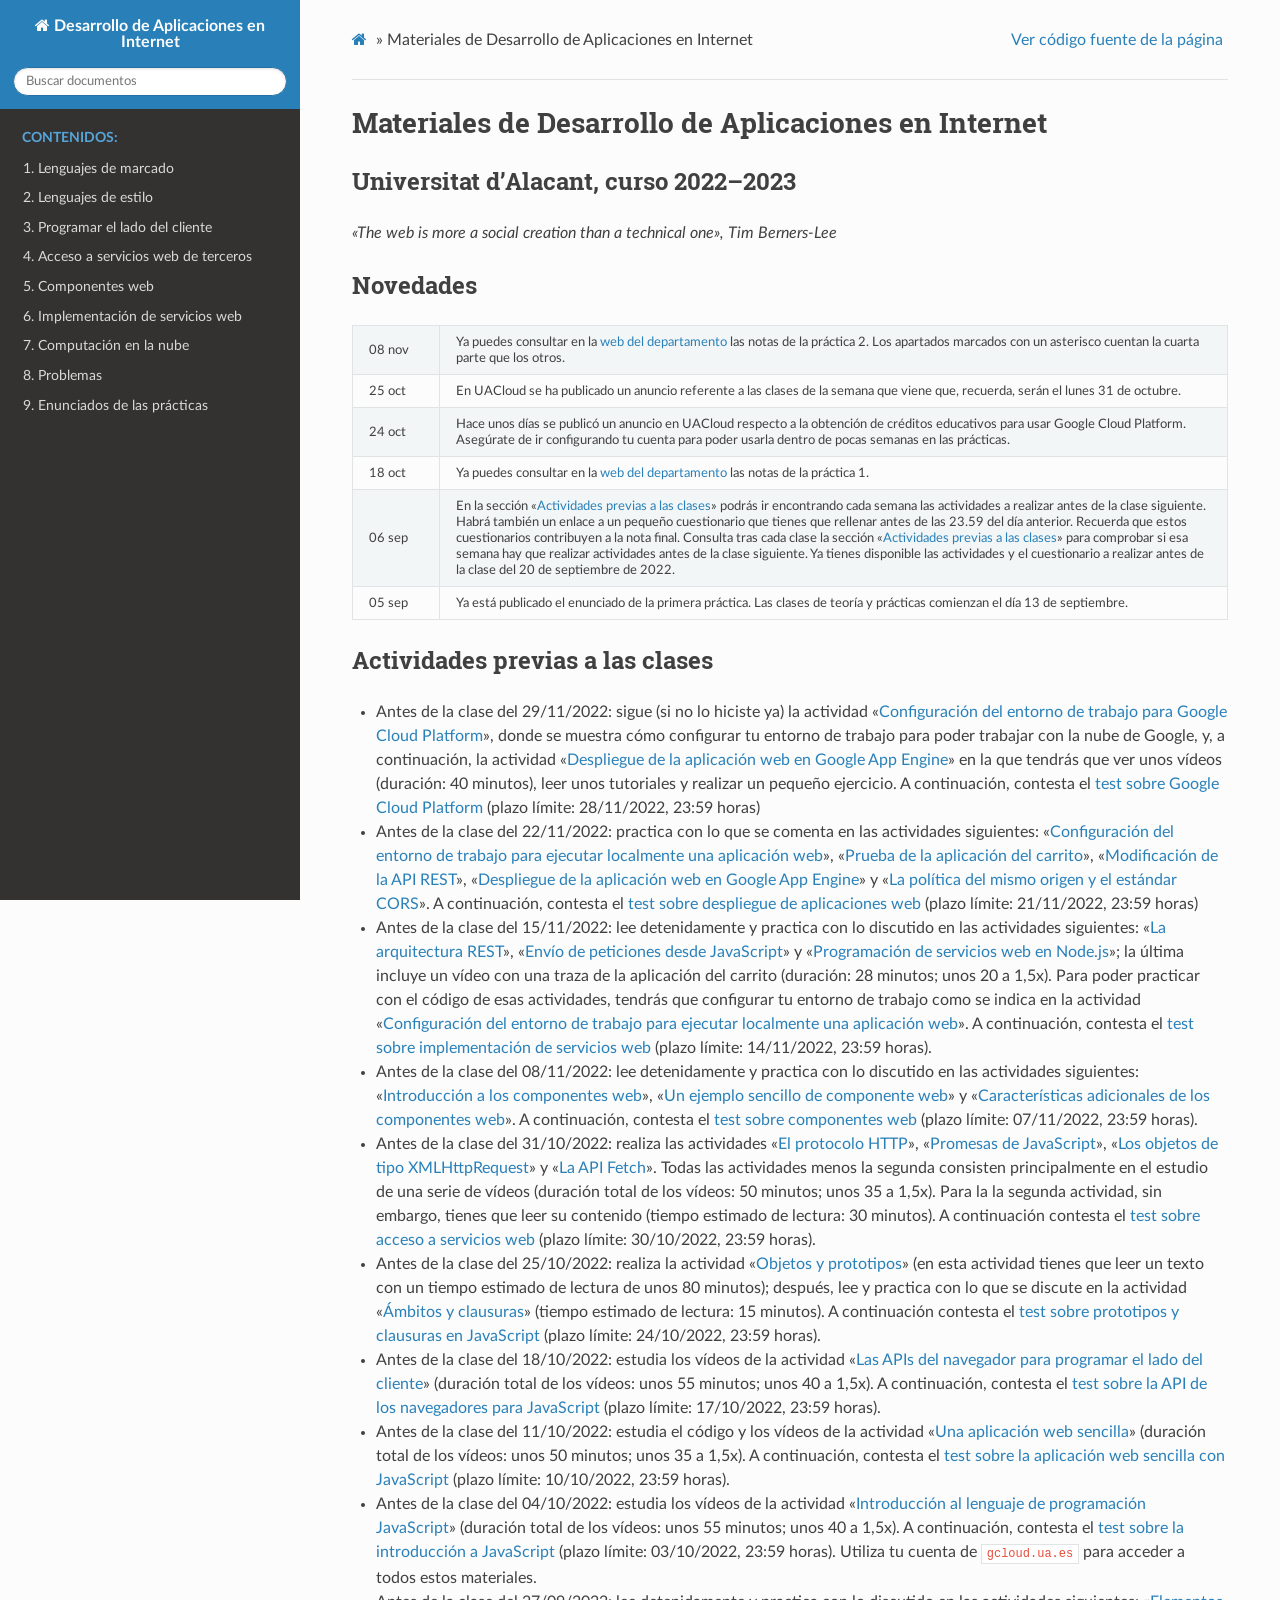
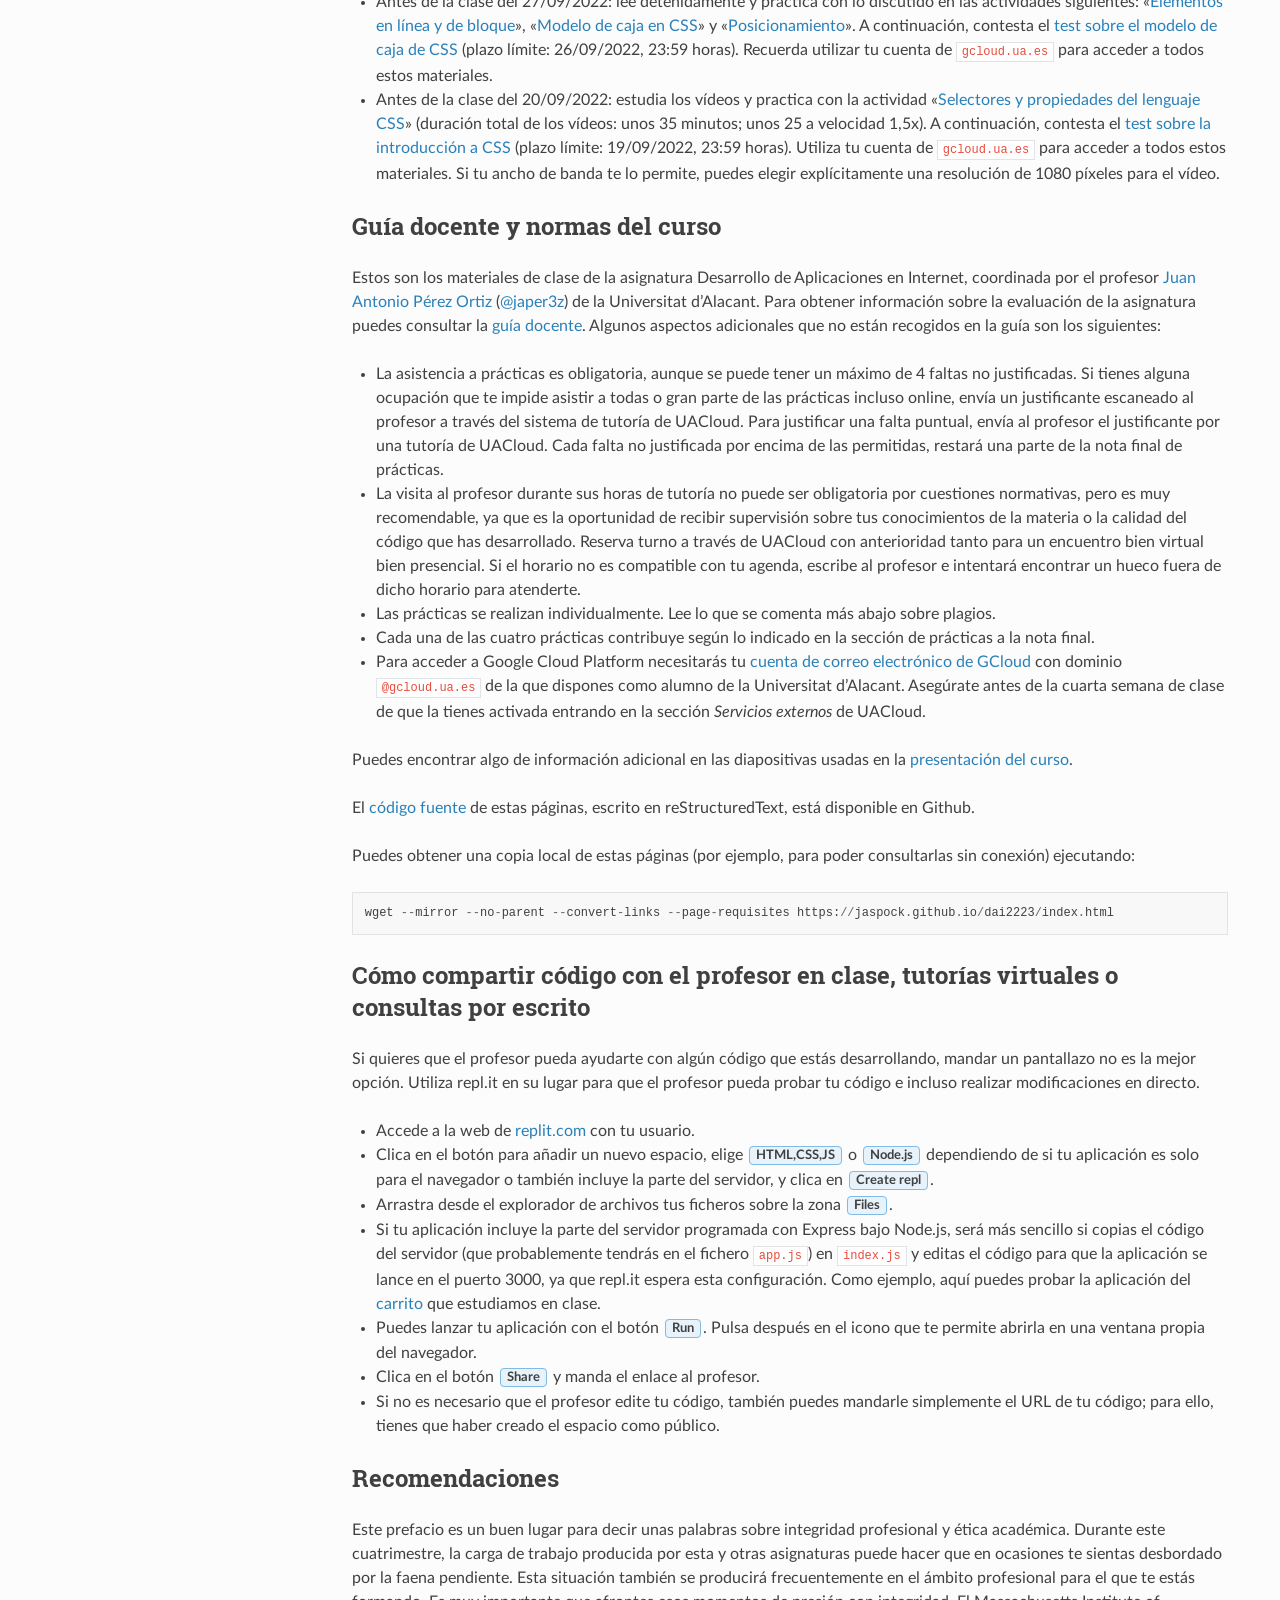
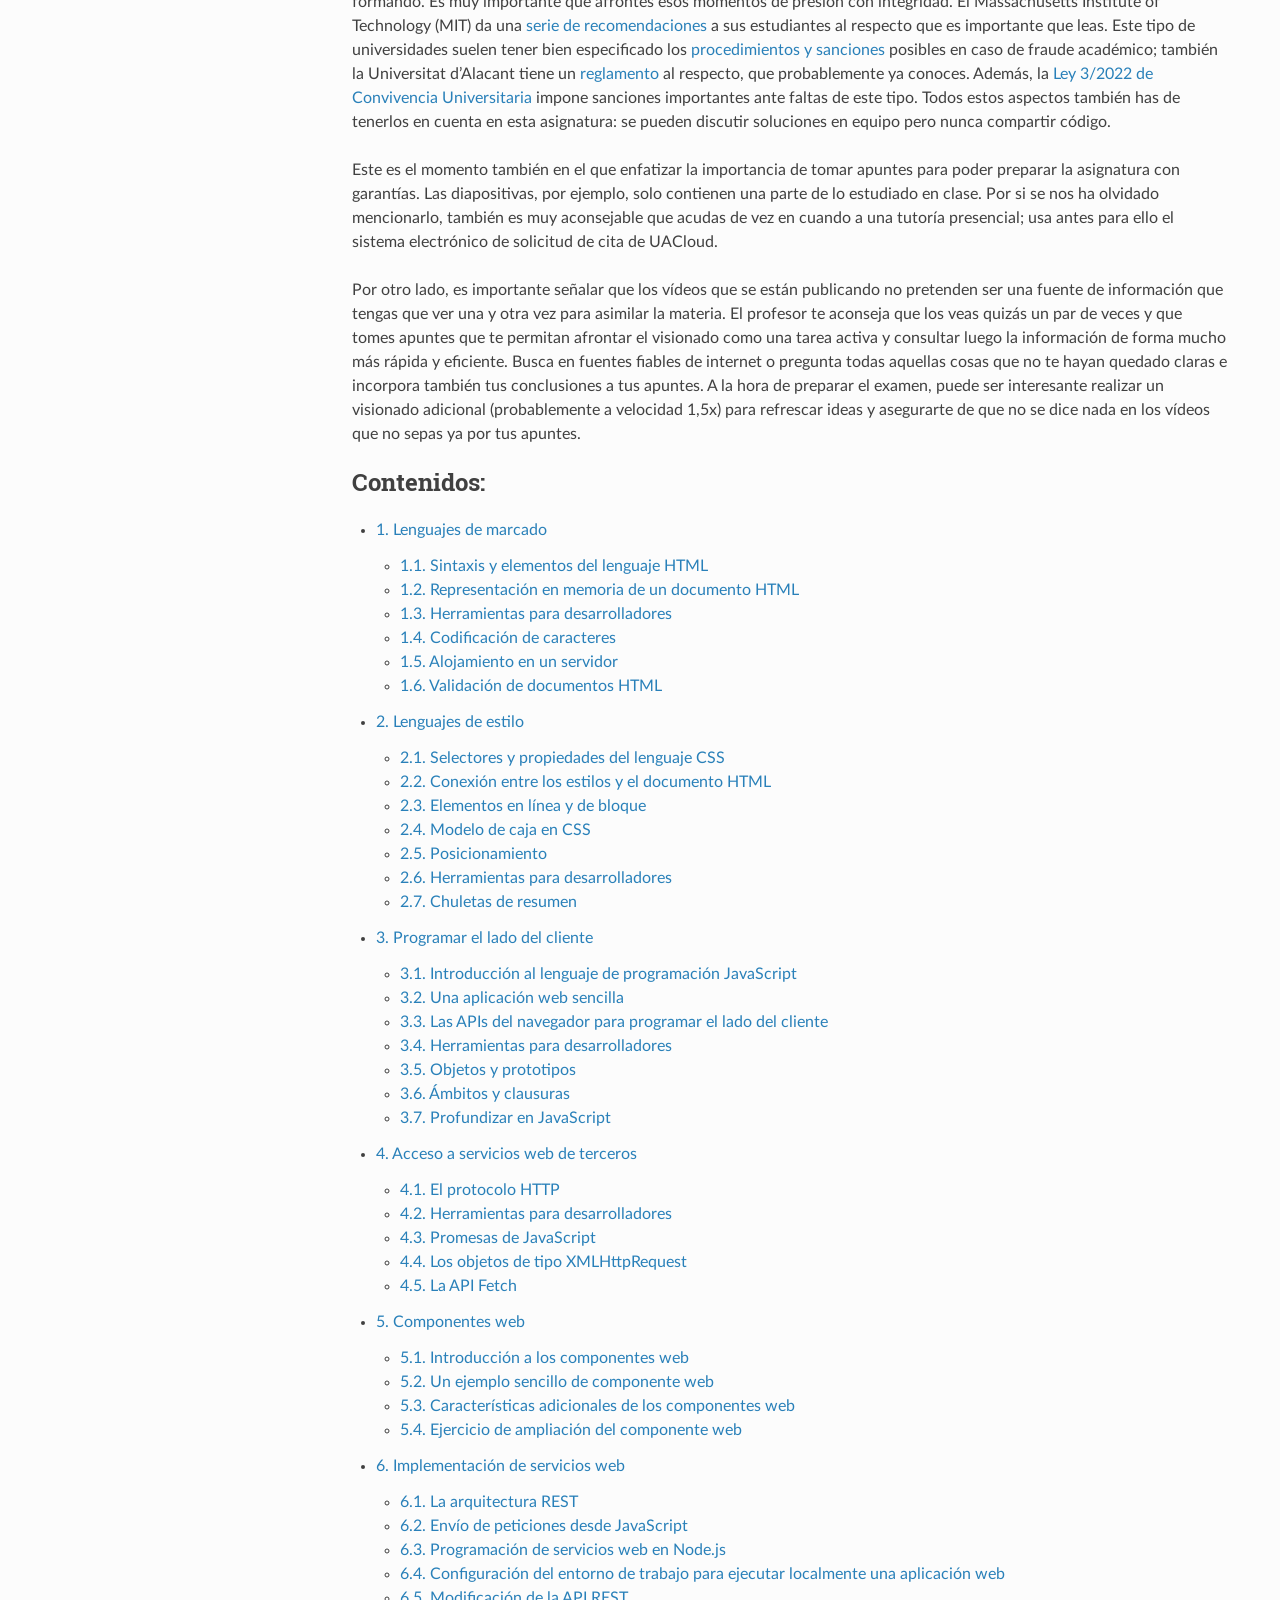
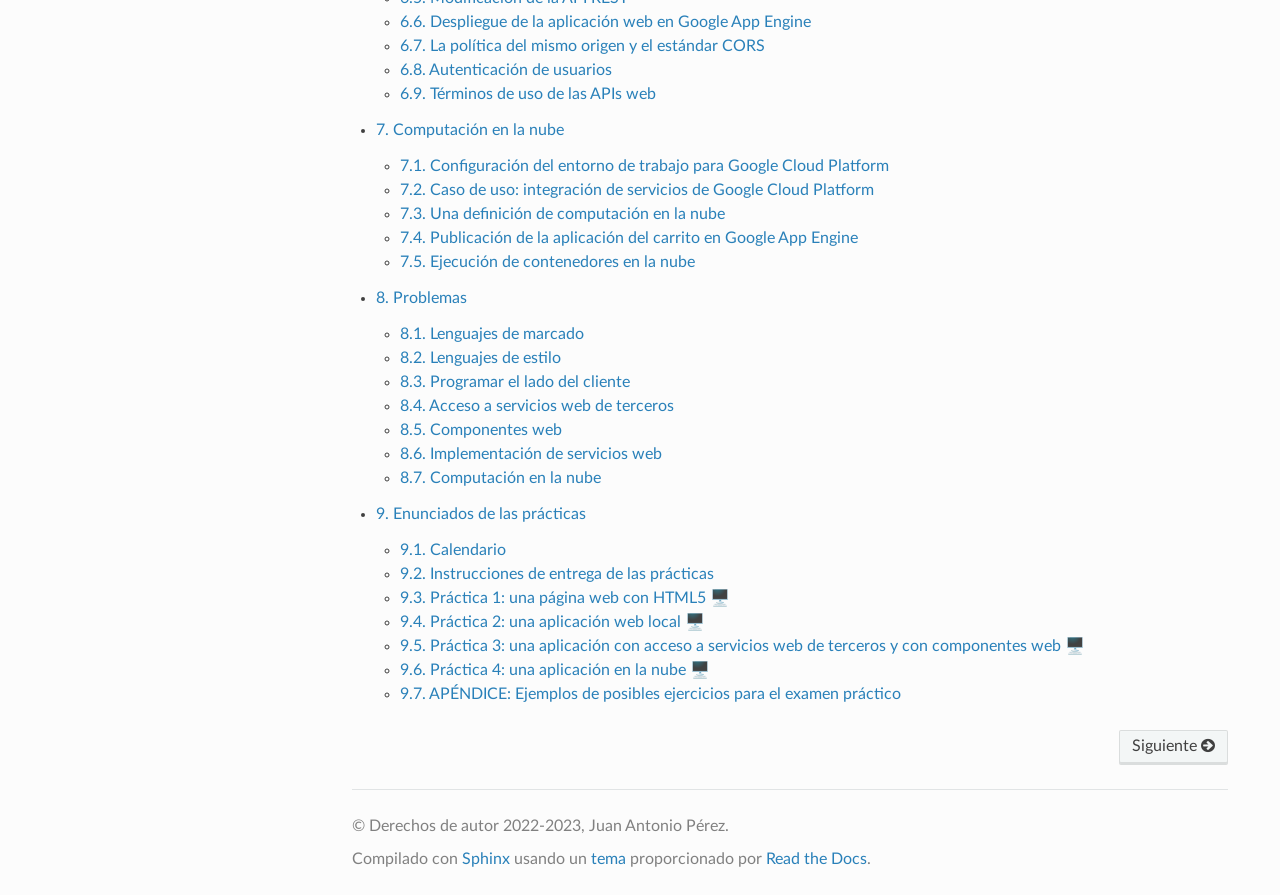
==== index.html @ bbe5c182 "deploy: a18b569f0879c7340e6b7ca7010eb63f715f8055" ====
<!DOCTYPE html>
<html class="writer-html5" lang="es" >
<head>
  <meta charset="utf-8" /><meta name="generator" content="Docutils 0.17.1: http://docutils.sourceforge.net/" />

  <meta name="viewport" content="width=device-width, initial-scale=1.0" />
  <title>Materiales de Desarrollo de Aplicaciones en Internet &mdash; documentación de Desarrollo de Aplicaciones en Internet - </title>
      <link rel="stylesheet" href="_static/pygments.css" type="text/css" />
      <link rel="stylesheet" href="_static/css/theme.css" type="text/css" />
      <link rel="stylesheet" href="_static/css/estilos.css" type="text/css" />
  <!--[if lt IE 9]>
    <script src="_static/js/html5shiv.min.js"></script>
  <![endif]-->
  
        <script data-url_root="./" id="documentation_options" src="_static/documentation_options.js"></script>
        <script src="_static/jquery.js"></script>
        <script src="_static/underscore.js"></script>
        <script src="_static/_sphinx_javascript_frameworks_compat.js"></script>
        <script src="_static/doctools.js"></script>
        <script src="_static/translations.js"></script>
    <script src="_static/js/theme.js"></script>
    <link rel="index" title="Índice" href="genindex.html" />
    <link rel="search" title="Búsqueda" href="search.html" />
    <link rel="next" title="1. Lenguajes de marcado" href="marcado.html" /> 
</head>

<body class="wy-body-for-nav"> 
  <div class="wy-grid-for-nav">
    <nav data-toggle="wy-nav-shift" class="wy-nav-side">
      <div class="wy-side-scroll">
        <div class="wy-side-nav-search" >
            <a href="#" class="icon icon-home"> Desarrollo de Aplicaciones en Internet
          </a>
<div role="search">
  <form id="rtd-search-form" class="wy-form" action="search.html" method="get">
    <input type="text" name="q" placeholder="Buscar documentos" />
    <input type="hidden" name="check_keywords" value="yes" />
    <input type="hidden" name="area" value="default" />
  </form>
</div>
        </div><div class="wy-menu wy-menu-vertical" data-spy="affix" role="navigation" aria-label="Navigation menu">
              <p class="caption" role="heading"><span class="caption-text">Contenidos:</span></p>
<ul>
<li class="toctree-l1"><a class="reference internal" href="marcado.html">1. Lenguajes de marcado</a></li>
<li class="toctree-l1"><a class="reference internal" href="estilo.html">2. Lenguajes de estilo</a></li>
<li class="toctree-l1"><a class="reference internal" href="cliente.html">3. Programar el lado del cliente</a></li>
<li class="toctree-l1"><a class="reference internal" href="servicios.html">4. Acceso a servicios web de terceros</a></li>
<li class="toctree-l1"><a class="reference internal" href="componentes.html">5. Componentes web</a></li>
<li class="toctree-l1"><a class="reference internal" href="rest.html">6. Implementación de servicios web</a></li>
<li class="toctree-l1"><a class="reference internal" href="nube.html">7. Computación en la  nube</a></li>
<li class="toctree-l1"><a class="reference internal" href="problemas.html">8. Problemas</a></li>
<li class="toctree-l1"><a class="reference internal" href="practicas.html">9. Enunciados de las prácticas</a></li>
</ul>

        </div>
      </div>
    </nav>

    <section data-toggle="wy-nav-shift" class="wy-nav-content-wrap"><nav class="wy-nav-top" aria-label="Mobile navigation menu" >
          <i data-toggle="wy-nav-top" class="fa fa-bars"></i>
          <a href="#">Desarrollo de Aplicaciones en Internet</a>
      </nav>

      <div class="wy-nav-content">
        <div class="rst-content">
          <div role="navigation" aria-label="Page navigation">
  <ul class="wy-breadcrumbs">
      <li><a href="#" class="icon icon-home"></a> &raquo;</li>
      <li>Materiales de Desarrollo de Aplicaciones en Internet</li>
      <li class="wy-breadcrumbs-aside">
            <a href="_sources/index.rst.txt" rel="nofollow"> Ver código fuente de la página</a>
      </li>
  </ul>
  <hr/>
</div>
          <div role="main" class="document" itemscope="itemscope" itemtype="http://schema.org/Article">
           <div itemprop="articleBody">
             
  <section id="materiales-de-desarrollo-de-aplicaciones-en-internet">
<h1>Materiales de Desarrollo de Aplicaciones en Internet<a class="headerlink" href="#materiales-de-desarrollo-de-aplicaciones-en-internet" title="Enlace permanente a este encabezado"></a></h1>
<section id="universitat-d-alacant-curso-20222023">
<h2>Universitat d’Alacant, curso 2022–2023<a class="headerlink" href="#universitat-d-alacant-curso-20222023" title="Enlace permanente a este encabezado"></a></h2>
<p><em>«The web is more a social creation than a technical one», Tim Berners-Lee</em></p>
</section>
<section id="novedades">
<h2>Novedades<a class="headerlink" href="#novedades" title="Enlace permanente a este encabezado"></a></h2>
<table class="colwidths-given tablita docutils align-default">
<colgroup>
<col style="width: 10%" />
<col style="width: 90%" />
</colgroup>
<tbody>
<tr class="row-odd"><td><p>08 nov</p></td>
<td><p>Ya puedes consultar en la <a class="reference external" href="https://www.dlsi.ua.es/alumnes/index.cgi?id=val">web del departamento</a> las notas de la práctica 2. Los apartados marcados con un asterisco cuentan la cuarta parte que los otros.</p></td>
</tr>
<tr class="row-even"><td><p>25 oct</p></td>
<td><p>En UACloud se ha publicado un anuncio referente a las clases de la semana que viene que, recuerda, serán el lunes 31 de octubre.</p></td>
</tr>
<tr class="row-odd"><td><p>24 oct</p></td>
<td><p>Hace unos días se publicó un anuncio en UACloud respecto a la obtención de créditos educativos para usar Google Cloud Platform. Asegúrate de ir configurando tu cuenta para poder usarla dentro de pocas semanas en las prácticas.</p></td>
</tr>
<tr class="row-even"><td><p>18 oct</p></td>
<td><p>Ya puedes consultar en la <a class="reference external" href="https://www.dlsi.ua.es/alumnes/index.cgi?id=val">web del departamento</a> las notas de la práctica 1.</p></td>
</tr>
<tr class="row-odd"><td><p>06 sep</p></td>
<td><p>En la sección «<a class="reference internal" href="#label-actividades"><span class="std std-ref">Actividades previas a las clases</span></a>» podrás ir encontrando cada semana las actividades a realizar antes de la clase siguiente. Habrá también un enlace a un pequeño cuestionario que tienes que rellenar antes de las 23.59 del día anterior. Recuerda que estos cuestionarios contribuyen a la nota final. Consulta tras cada clase la sección «<a class="reference internal" href="#label-actividades"><span class="std std-ref">Actividades previas a las clases</span></a>» para comprobar si esa semana hay que realizar actividades antes de la clase siguiente. Ya tienes disponible las actividades y el cuestionario a realizar antes de la clase del 20 de septiembre de 2022.</p></td>
</tr>
<tr class="row-even"><td><p>05 sep</p></td>
<td><p>Ya está publicado el enunciado de la primera práctica. Las clases de teoría y prácticas comienzan el día 13 de septiembre.</p></td>
</tr>
</tbody>
</table>
</section>
<section id="actividades-previas-a-las-clases">
<span id="label-actividades"></span><h2>Actividades previas a las clases<a class="headerlink" href="#actividades-previas-a-las-clases" title="Enlace permanente a este encabezado"></a></h2>
<ul class="simple">
<li><p>Antes de la clase del 29/11/2022: sigue (si no lo hiciste ya) la actividad «<a class="reference internal" href="nube.html#label-gcloud"><span class="std std-ref">Configuración del entorno de trabajo para Google Cloud Platform</span></a>», donde se muestra cómo configurar tu entorno de trabajo para poder trabajar con la nube de Google, y, a continuación, la actividad «<a class="reference internal" href="rest.html#label-gcp"><span class="std std-ref">Despliegue de la aplicación web en Google App Engine</span></a>» en la que tendrás que ver unos vídeos (duración: 40 minutos), leer unos tutoriales y realizar un pequeño ejercicio. A continuación, contesta el <a class="reference external" href="https://forms.gle/6cCTbvJWTekiHGLc9">test sobre Google Cloud Platform</a> (plazo límite: 28/11/2022, 23:59 horas)</p></li>
<li><p>Antes de la clase del 22/11/2022: practica con lo que se comenta en las actividades siguientes: «<a class="reference internal" href="rest.html#label-local"><span class="std std-ref">Configuración del entorno de trabajo para ejecutar localmente una aplicación web</span></a>», «<a class="reference internal" href="rest.html#label-prueba-carrito"><span class="std std-ref">Prueba de la aplicación del carrito</span></a>», «<a class="reference internal" href="rest.html#label-api-cambio"><span class="std std-ref">Modificación de la API REST</span></a>», «<a class="reference internal" href="rest.html#label-gcp"><span class="std std-ref">Despliegue de la aplicación web en Google App Engine</span></a>» y «<a class="reference internal" href="rest.html#label-cors"><span class="std std-ref">La política del mismo origen y el estándar CORS</span></a>». A continuación, contesta el <a class="reference external" href="https://forms.gle/GUbu37fNwaYyfgPV7">test sobre despliegue de aplicaciones web</a> (plazo límite: 21/11/2022, 23:59 horas)</p></li>
<li><p>Antes de la clase del 15/11/2022: lee detenidamente y practica con lo discutido en las actividades siguientes: «<a class="reference internal" href="rest.html#label-curl"><span class="std std-ref">La arquitectura REST</span></a>», «<a class="reference internal" href="rest.html#label-cliente-rest"><span class="std std-ref">Envío de peticiones desde JavaScript</span></a>» y «<a class="reference internal" href="rest.html#label-servidor-rest"><span class="std std-ref">Programación de servicios web en Node.js</span></a>»; la última incluye un vídeo con una traza de la aplicación del carrito (duración: 28 minutos; unos 20 a 1,5x). Para poder practicar con el código de esas actividades, tendrás que configurar tu entorno de trabajo como se indica en la actividad «<a class="reference internal" href="rest.html#label-local"><span class="std std-ref">Configuración del entorno de trabajo para ejecutar localmente una aplicación web</span></a>». A continuación, contesta el <a class="reference external" href="https://forms.gle/H3pTR3LwudaJwE4b8">test sobre implementación de servicios web</a> (plazo límite: 14/11/2022, 23:59 horas).</p></li>
<li><p>Antes de la clase del 08/11/2022: lee detenidamente y practica con lo discutido en las actividades siguientes: «<a class="reference internal" href="componentes.html#label-intro-comp"><span class="std std-ref">Introducción a los componentes web</span></a>», «<a class="reference internal" href="componentes.html#label-ejemplo-comp"><span class="std std-ref">Un ejemplo sencillo de componente web</span></a>» y «<a class="reference internal" href="componentes.html#label-avanzado-comp"><span class="std std-ref">Características adicionales de los componentes web</span></a>». A continuación, contesta el <a class="reference external" href="https://forms.gle/DowYFoTLpv4BTCpcA">test sobre componentes web</a> (plazo límite: 07/11/2022, 23:59 horas).</p></li>
<li><p>Antes de la clase del 31/10/2022: realiza las actividades «<a class="reference internal" href="servicios.html#label-servicios-http"><span class="std std-ref">El protocolo HTTP</span></a>», «<a class="reference internal" href="servicios.html#label-servicios-promesas"><span class="std std-ref">Promesas de JavaScript</span></a>», «<a class="reference internal" href="servicios.html#label-servicios-xhr"><span class="std std-ref">Los objetos de tipo XMLHttpRequest</span></a>» y «<a class="reference internal" href="servicios.html#label-servicios-fetch"><span class="std std-ref">La API Fetch</span></a>». Todas las actividades menos la segunda consisten principalmente en el estudio de una serie de vídeos (duración total de los vídeos: 50 minutos; unos 35 a 1,5x). Para la la segunda actividad, sin embargo, tienes que leer su contenido (tiempo estimado de lectura: 30 minutos). A continuación contesta el <a class="reference external" href="https://forms.gle/M9Hy9FxV8KRXiWNeA">test sobre acceso a servicios web</a> (plazo límite: 30/10/2022, 23:59 horas).</p></li>
<li><p>Antes de la clase del 25/10/2022: realiza la actividad «<a class="reference internal" href="cliente.html#label-js-objetos"><span class="std std-ref">Objetos y prototipos</span></a>» (en esta actividad tienes que leer un texto con un tiempo estimado de lectura de unos 80 minutos); después, lee y practica con lo que se discute en la actividad «<a class="reference internal" href="cliente.html#label-js-clausuras"><span class="std std-ref">Ámbitos y clausuras</span></a>» (tiempo estimado de lectura: 15 minutos). A continuación contesta el <a class="reference external" href="https://forms.gle/3Z4WfGQzZNx31Sui8">test sobre prototipos y clausuras en JavaScript</a> (plazo límite: 24/10/2022, 23:59 horas).</p></li>
<li><p>Antes de la clase del 18/10/2022: estudia los vídeos de la actividad «<a class="reference internal" href="cliente.html#label-api-web-js"><span class="std std-ref">Las APIs del navegador para programar el lado del cliente</span></a>» (duración total de los vídeos: unos 55 minutos; unos 40 a 1,5x). A continuación, contesta el <a class="reference external" href="https://forms.gle/mmMFWaZP2dqy2juw9">test sobre la API de los navegadores para JavaScript</a> (plazo límite: 17/10/2022, 23:59 horas).</p></li>
<li><p>Antes de la clase del 11/10/2022: estudia el código y los vídeos de la actividad «<a class="reference internal" href="cliente.html#label-app-web-sencilla"><span class="std std-ref">Una aplicación web sencilla</span></a>» (duración total de los vídeos: unos 50 minutos; unos 35 a 1,5x). A continuación, contesta el <a class="reference external" href="https://forms.gle/mQw11xgGZCjzcSkp6">test sobre la aplicación web sencilla con JavaScript</a> (plazo límite: 10/10/2022, 23:59 horas).</p></li>
<li><p>Antes de la clase del 04/10/2022: estudia los vídeos de la actividad «<a class="reference internal" href="cliente.html#label-intro-js"><span class="std std-ref">Introducción al lenguaje de programación JavaScript</span></a>» (duración total de los vídeos: unos 55 minutos; unos 40 a 1,5x). A continuación, contesta el <a class="reference external" href="https://forms.gle/K5krpteo4L9qzSud8">test sobre la introducción a JavaScript</a> (plazo límite: 03/10/2022, 23:59 horas). Utiliza tu cuenta de <code class="docutils literal notranslate"><span class="pre">gcloud.ua.es</span></code> para acceder a todos estos materiales.</p></li>
<li><p>Antes de la clase del 27/09/2022: lee detenidamente y practica con lo discutido en las actividades siguientes: «<a class="reference internal" href="estilo.html#label-inline-css"><span class="std std-ref">Elementos en línea y de bloque</span></a>», «<a class="reference internal" href="estilo.html#label-caja-css"><span class="std std-ref">Modelo de caja en CSS</span></a>» y «<a class="reference internal" href="estilo.html#label-posicionamiento-css"><span class="std std-ref">Posicionamiento</span></a>». A continuación, contesta el <a class="reference external" href="https://forms.gle/PNmsNUSdrYMUsj5d9">test sobre el modelo de caja de CSS</a> (plazo límite: 26/09/2022, 23:59 horas). Recuerda utilizar tu cuenta de <code class="docutils literal notranslate"><span class="pre">gcloud.ua.es</span></code> para acceder a todos estos materiales.</p></li>
<li><p>Antes de la clase del 20/09/2022: estudia los vídeos y practica con la actividad «<a class="reference internal" href="estilo.html#label-intro-css"><span class="std std-ref">Selectores y propiedades del lenguaje CSS</span></a>» (duración total de los vídeos: unos 35 minutos; unos 25 a velocidad 1,5x). A continuación, contesta el <a class="reference external" href="https://forms.gle/YUznititAny8dagi8">test sobre la introducción a CSS</a> (plazo límite: 19/09/2022, 23:59 horas). Utiliza tu cuenta de <code class="docutils literal notranslate"><span class="pre">gcloud.ua.es</span></code> para acceder a todos estos materiales. Si tu ancho de banda te lo permite, puedes elegir explícitamente una resolución de 1080 píxeles para el vídeo.</p></li>
</ul>
</section>
<section id="guia-docente-y-normas-del-curso">
<h2>Guía docente y normas del curso<a class="headerlink" href="#guia-docente-y-normas-del-curso" title="Enlace permanente a este encabezado"></a></h2>
<p>Estos son los materiales de clase de la asignatura Desarrollo de Aplicaciones en Internet, coordinada por el profesor <a class="reference external" href="https://www.dlsi.ua.es/~japerez/">Juan Antonio Pérez Ortiz</a> (<a class="reference external" href="https://twitter.com/japer3z">&#64;japer3z</a>) de la Universitat d’Alacant. Para obtener información sobre la evaluación de la asignatura puedes consultar la <a class="reference external" href="http://cv1.cpd.ua.es/ConsPlanesEstudio/cvFichaAsiEEES.asp?wCodEst=C203&amp;wcodasi=34063&amp;wLengua=C&amp;scaca=2022-23">guía docente</a>. Algunos aspectos adicionales que no están recogidos en la guía son los siguientes:</p>
<ul class="simple">
<li><p>La asistencia a prácticas es obligatoria, aunque se puede tener un máximo de 4 faltas no justificadas. Si tienes alguna ocupación que te impide asistir a todas o gran parte de las prácticas incluso online, envía un justificante escaneado al profesor a través del sistema de tutoría de UACloud. Para justificar una falta puntual, envía al profesor el justificante por una tutoría de UACloud. Cada falta no justificada por encima de las permitidas, restará una parte de la nota final de prácticas.</p></li>
<li><p>La visita al profesor durante sus horas de tutoría no puede ser obligatoria por cuestiones normativas, pero es muy recomendable, ya que es la oportunidad de recibir supervisión sobre tus conocimientos de la materia o la calidad del código que has desarrollado. Reserva turno a través de UACloud con anterioridad tanto para un encuentro bien virtual bien presencial. Si el horario no es compatible con tu agenda, escribe al profesor e intentará encontrar un hueco fuera de dicho horario para atenderte.</p></li>
<li><p>Las prácticas se realizan individualmente. Lee lo que se comenta más abajo sobre plagios.</p></li>
<li><p>Cada una de las cuatro prácticas contribuye según lo indicado en la sección de prácticas a la nota final.</p></li>
<li><p>Para acceder a Google Cloud Platform necesitarás tu <a class="reference external" href="https://si.ua.es/es/manuales/uacloud/uacloudse/servicios-externos.html">cuenta de correo electrónico de GCloud</a> con dominio <code class="docutils literal notranslate"><span class="pre">&#64;gcloud.ua.es</span></code> de la que dispones como alumno de la Universitat d’Alacant. Asegúrate antes de la cuarta semana de clase de que la tienes activada entrando en la sección <em>Servicios externos</em> de UACloud.</p></li>
</ul>
<p>Puedes encontrar algo de información adicional en las diapositivas usadas en la <a class="reference external" href="./slides/000-presentacion-curso.html">presentación del curso</a>.</p>
<p>El <a class="reference external" href="https://github.com/jaspock/dai2223">código fuente</a> de estas páginas, escrito en reStructuredText, está disponible en Github.</p>
<p>Puedes obtener una copia local de estas páginas (por ejemplo, para poder consultarlas sin conexión) ejecutando:</p>
<div class="highlight-default notranslate"><div class="highlight"><pre><span></span><span class="n">wget</span> <span class="o">--</span><span class="n">mirror</span> <span class="o">--</span><span class="n">no</span><span class="o">-</span><span class="n">parent</span> <span class="o">--</span><span class="n">convert</span><span class="o">-</span><span class="n">links</span> <span class="o">--</span><span class="n">page</span><span class="o">-</span><span class="n">requisites</span> <span class="n">https</span><span class="p">:</span><span class="o">//</span><span class="n">jaspock</span><span class="o">.</span><span class="n">github</span><span class="o">.</span><span class="n">io</span><span class="o">/</span><span class="n">dai2223</span><span class="o">/</span><span class="n">index</span><span class="o">.</span><span class="n">html</span>
</pre></div>
</div>
</section>
<section id="como-compartir-codigo-con-el-profesor-en-clase-tutorias-virtuales-o-consultas-por-escrito">
<h2>Cómo compartir código con el profesor en clase, tutorías virtuales o consultas por escrito<a class="headerlink" href="#como-compartir-codigo-con-el-profesor-en-clase-tutorias-virtuales-o-consultas-por-escrito" title="Enlace permanente a este encabezado"></a></h2>
<p>Si quieres que el profesor pueda ayudarte con algún código que estás desarrollando, mandar un pantallazo no es la mejor opción. Utiliza repl.it en su lugar para que el profesor pueda probar tu código e incluso realizar modificaciones en directo.</p>
<ul class="simple">
<li><p>Accede a la web de <a class="reference external" href="https://replit.com/">replit.com</a> con tu usuario.</p></li>
<li><p>Clica en el botón para añadir un nuevo espacio, elige <span class="guilabel">HTML,CSS,JS</span> o <span class="guilabel">Node.js</span> dependiendo de si tu aplicación es solo para el navegador o también incluye la parte del servidor, y clica en <span class="guilabel">Create repl</span>.</p></li>
<li><p>Arrastra desde el explorador de archivos tus ficheros sobre la zona <span class="guilabel">Files</span>.</p></li>
<li><p>Si tu aplicación incluye la parte del servidor programada con Express bajo Node.js, será más sencillo si copias el código del servidor (que probablemente tendrás en el fichero <code class="docutils literal notranslate"><span class="pre">app.js</span></code>) en <code class="docutils literal notranslate"><span class="pre">index.js</span></code> y editas el código para que la aplicación se lance en el puerto 3000, ya que repl.it espera esta configuración. Como ejemplo, aquí puedes probar la aplicación del <a class="reference external" href="https://repl.it/&#64;jaspock/Carrito">carrito</a> que estudiamos en clase.</p></li>
<li><p>Puedes lanzar tu aplicación con el botón <span class="guilabel">Run</span>. Pulsa después en el icono que te permite abrirla en una ventana propia del navegador.</p></li>
<li><p>Clica en el botón <span class="guilabel">Share</span> y manda el enlace al profesor.</p></li>
<li><p>Si no es necesario que el profesor edite tu código, también puedes mandarle simplemente el URL de tu código; para ello, tienes que haber creado el espacio como público.</p></li>
</ul>
</section>
<section id="recomendaciones">
<h2>Recomendaciones<a class="headerlink" href="#recomendaciones" title="Enlace permanente a este encabezado"></a></h2>
<p>Este prefacio es un buen lugar para decir unas palabras sobre integridad profesional y ética académica. Durante este cuatrimestre, la carga de trabajo producida por esta y otras asignaturas puede hacer que en ocasiones te sientas desbordado por la faena pendiente. Esta situación también se producirá frecuentemente en el ámbito profesional para el que te estás formando. Es muy importante que afrontes esos momentos de presión con integridad. El Massachusetts Institute of Technology (MIT) da una <a class="reference external" href="http://integrity.mit.edu/">serie de recomendaciones</a> a sus estudiantes al respecto que es importante que leas. Este tipo de universidades suelen tener bien especificado los <a class="reference external" href="http://web.mit.edu/policies/10/10.2.html">procedimientos y sanciones</a> posibles en caso de fraude académico; también la Universitat d’Alacant tiene un <a class="reference external" href="https://dma.ua.es/es/documentos/pdf/actuacion-ante-copia-en-pruebas-de-evaluacion-de-la-eps.pdf">reglamento</a> al respecto, que probablemente ya conoces. Además, la <a class="reference external" href="https://www.boe.es/buscar/doc.php?id=BOE-A-2022-2978">Ley 3/2022 de Convivencia Universitaria</a> impone sanciones importantes ante faltas de este tipo. Todos estos aspectos también has de tenerlos en cuenta en esta asignatura: se pueden discutir soluciones en equipo pero nunca compartir código.</p>
<p>Este es el momento también en el que enfatizar la importancia de tomar apuntes para poder preparar la asignatura con garantías. Las diapositivas, por ejemplo, solo contienen una parte de lo estudiado en clase. Por si se nos ha olvidado mencionarlo, también es muy aconsejable que acudas de vez en cuando a una tutoría presencial; usa antes para ello el sistema electrónico de solicitud de cita de UACloud.</p>
<p>Por otro lado, es importante señalar que los vídeos que se están publicando no pretenden ser una fuente de información que tengas que ver una y otra vez para asimilar la materia. El profesor te aconseja que los veas quizás un par de veces y que tomes apuntes que te permitan afrontar el visionado como una tarea activa y consultar luego la información de forma mucho más rápida y eficiente. Busca en fuentes fiables de internet o pregunta todas aquellas cosas que no te hayan quedado claras e incorpora también tus conclusiones a tus apuntes. A la hora de preparar el examen, puede ser interesante realizar un visionado adicional (probablemente a velocidad 1,5x) para refrescar ideas y asegurarte de que no se dice nada en los vídeos que no sepas ya por tus apuntes.</p>
<div class="toctree-wrapper compound">
<p class="caption" role="heading"><span class="caption-text">Contenidos:</span></p>
<ul>
<li class="toctree-l1"><a class="reference internal" href="marcado.html">1. Lenguajes de marcado</a><ul>
<li class="toctree-l2"><a class="reference internal" href="marcado.html#sintaxis-y-elementos-del-lenguaje-html">1.1. Sintaxis y elementos del lenguaje HTML</a></li>
<li class="toctree-l2"><a class="reference internal" href="marcado.html#representacion-en-memoria-de-un-documento-html">1.2. Representación en memoria de un documento HTML</a></li>
<li class="toctree-l2"><a class="reference internal" href="marcado.html#herramientas-para-desarrolladores">1.3. Herramientas para desarrolladores</a></li>
<li class="toctree-l2"><a class="reference internal" href="marcado.html#codificacion-de-caracteres">1.4. Codificación de caracteres</a></li>
<li class="toctree-l2"><a class="reference internal" href="marcado.html#alojamiento-en-un-servidor">1.5. Alojamiento en un servidor</a></li>
<li class="toctree-l2"><a class="reference internal" href="marcado.html#validacion-de-documentos-html">1.6. Validación de documentos HTML</a></li>
</ul>
</li>
<li class="toctree-l1"><a class="reference internal" href="estilo.html">2. Lenguajes de estilo</a><ul>
<li class="toctree-l2"><a class="reference internal" href="estilo.html#selectores-y-propiedades-del-lenguaje-css">2.1. Selectores y propiedades del lenguaje CSS</a></li>
<li class="toctree-l2"><a class="reference internal" href="estilo.html#conexion-entre-los-estilos-y-el-documento-html">2.2. Conexión entre los estilos y el documento HTML</a></li>
<li class="toctree-l2"><a class="reference internal" href="estilo.html#elementos-en-linea-y-de-bloque">2.3. Elementos en línea y de bloque</a></li>
<li class="toctree-l2"><a class="reference internal" href="estilo.html#modelo-de-caja-en-css">2.4. Modelo de caja en CSS</a></li>
<li class="toctree-l2"><a class="reference internal" href="estilo.html#posicionamiento">2.5. Posicionamiento</a></li>
<li class="toctree-l2"><a class="reference internal" href="estilo.html#herramientas-para-desarrolladores">2.6. Herramientas para desarrolladores</a></li>
<li class="toctree-l2"><a class="reference internal" href="estilo.html#chuletas-de-resumen">2.7. Chuletas de resumen</a></li>
</ul>
</li>
<li class="toctree-l1"><a class="reference internal" href="cliente.html">3. Programar el lado del cliente</a><ul>
<li class="toctree-l2"><a class="reference internal" href="cliente.html#introduccion-al-lenguaje-de-programacion-javascript">3.1. Introducción al lenguaje de programación JavaScript</a></li>
<li class="toctree-l2"><a class="reference internal" href="cliente.html#una-aplicacion-web-sencilla">3.2. Una aplicación web sencilla</a></li>
<li class="toctree-l2"><a class="reference internal" href="cliente.html#las-apis-del-navegador-para-programar-el-lado-del-cliente">3.3. Las APIs del navegador para programar el lado del cliente</a></li>
<li class="toctree-l2"><a class="reference internal" href="cliente.html#herramientas-para-desarrolladores">3.4. Herramientas para desarrolladores</a></li>
<li class="toctree-l2"><a class="reference internal" href="cliente.html#objetos-y-prototipos">3.5. Objetos y prototipos</a></li>
<li class="toctree-l2"><a class="reference internal" href="cliente.html#ambitos-y-clausuras">3.6. Ámbitos y clausuras</a></li>
<li class="toctree-l2"><a class="reference internal" href="cliente.html#profundizar-en-javascript">3.7. Profundizar en JavaScript</a></li>
</ul>
</li>
<li class="toctree-l1"><a class="reference internal" href="servicios.html">4. Acceso a servicios web de terceros</a><ul>
<li class="toctree-l2"><a class="reference internal" href="servicios.html#el-protocolo-http">4.1. El protocolo HTTP</a></li>
<li class="toctree-l2"><a class="reference internal" href="servicios.html#herramientas-para-desarrolladores">4.2. Herramientas para desarrolladores</a></li>
<li class="toctree-l2"><a class="reference internal" href="servicios.html#promesas-de-javascript">4.3. Promesas de JavaScript</a></li>
<li class="toctree-l2"><a class="reference internal" href="servicios.html#los-objetos-de-tipo-xmlhttprequest">4.4. Los objetos de tipo XMLHttpRequest</a></li>
<li class="toctree-l2"><a class="reference internal" href="servicios.html#la-api-fetch">4.5. La API Fetch</a></li>
</ul>
</li>
<li class="toctree-l1"><a class="reference internal" href="componentes.html">5. Componentes web</a><ul>
<li class="toctree-l2"><a class="reference internal" href="componentes.html#introduccion-a-los-componentes-web">5.1. Introducción a los componentes web</a></li>
<li class="toctree-l2"><a class="reference internal" href="componentes.html#un-ejemplo-sencillo-de-componente-web">5.2. Un ejemplo sencillo de componente web</a></li>
<li class="toctree-l2"><a class="reference internal" href="componentes.html#caracteristicas-adicionales-de-los-componentes-web">5.3. Características adicionales de los componentes web</a></li>
<li class="toctree-l2"><a class="reference internal" href="componentes.html#ejercicio-de-ampliacion-del-componente-web">5.4. Ejercicio de ampliación del componente web</a></li>
</ul>
</li>
<li class="toctree-l1"><a class="reference internal" href="rest.html">6. Implementación de servicios web</a><ul>
<li class="toctree-l2"><a class="reference internal" href="rest.html#la-arquitectura-rest">6.1. La arquitectura REST</a></li>
<li class="toctree-l2"><a class="reference internal" href="rest.html#envio-de-peticiones-desde-javascript">6.2. Envío de peticiones desde JavaScript</a></li>
<li class="toctree-l2"><a class="reference internal" href="rest.html#programacion-de-servicios-web-en-node-js">6.3. Programación de servicios web en Node.js</a></li>
<li class="toctree-l2"><a class="reference internal" href="rest.html#configuracion-del-entorno-de-trabajo-para-ejecutar-localmente-una-aplicacion-web">6.4. Configuración del entorno de trabajo para ejecutar localmente una aplicación web</a></li>
<li class="toctree-l2"><a class="reference internal" href="rest.html#modificacion-de-la-api-rest">6.5. Modificación de la API REST</a></li>
<li class="toctree-l2"><a class="reference internal" href="rest.html#despliegue-de-la-aplicacion-web-en-google-app-engine">6.6. Despliegue de la aplicación web en Google App Engine</a></li>
<li class="toctree-l2"><a class="reference internal" href="rest.html#la-politica-del-mismo-origen-y-el-estandar-cors">6.7. La política del mismo origen y el estándar CORS</a></li>
<li class="toctree-l2"><a class="reference internal" href="rest.html#autenticacion-de-usuarios">6.8. Autenticación de usuarios</a></li>
<li class="toctree-l2"><a class="reference internal" href="rest.html#terminos-de-uso-de-las-apis-web">6.9. Términos de uso de las APIs web</a></li>
</ul>
</li>
<li class="toctree-l1"><a class="reference internal" href="nube.html">7. Computación en la  nube</a><ul>
<li class="toctree-l2"><a class="reference internal" href="nube.html#configuracion-del-entorno-de-trabajo-para-google-cloud-platform">7.1. Configuración del entorno de trabajo para Google Cloud Platform</a></li>
<li class="toctree-l2"><a class="reference internal" href="nube.html#caso-de-uso-integracion-de-servicios-de-google-cloud-platform">7.2. Caso de uso: integración de servicios de Google Cloud Platform</a></li>
<li class="toctree-l2"><a class="reference internal" href="nube.html#una-definicion-de-computacion-en-la-nube">7.3. Una definición de computación en la nube</a></li>
<li class="toctree-l2"><a class="reference internal" href="nube.html#publicacion-de-la-aplicacion-del-carrito-en-google-app-engine">7.4. Publicación de la aplicación del carrito en Google App Engine</a></li>
<li class="toctree-l2"><a class="reference internal" href="nube.html#ejecucion-de-contenedores-en-la-nube">7.5. Ejecución de contenedores en la nube</a></li>
</ul>
</li>
<li class="toctree-l1"><a class="reference internal" href="problemas.html">8. Problemas</a><ul>
<li class="toctree-l2"><a class="reference internal" href="problemas.html#lenguajes-de-marcado">8.1. Lenguajes de marcado</a></li>
<li class="toctree-l2"><a class="reference internal" href="problemas.html#lenguajes-de-estilo">8.2. Lenguajes de estilo</a></li>
<li class="toctree-l2"><a class="reference internal" href="problemas.html#programar-el-lado-del-cliente">8.3. Programar el lado del cliente</a></li>
<li class="toctree-l2"><a class="reference internal" href="problemas.html#acceso-a-servicios-web-de-terceros">8.4. Acceso a servicios web de terceros</a></li>
<li class="toctree-l2"><a class="reference internal" href="problemas.html#componentes-web">8.5. Componentes web</a></li>
<li class="toctree-l2"><a class="reference internal" href="problemas.html#implementacion-de-servicios-web">8.6. Implementación de servicios web</a></li>
<li class="toctree-l2"><a class="reference internal" href="problemas.html#computacion-en-la-nube">8.7. Computación en la nube</a></li>
</ul>
</li>
<li class="toctree-l1"><a class="reference internal" href="practicas.html">9. Enunciados de las prácticas</a><ul>
<li class="toctree-l2"><a class="reference internal" href="practicas.html#calendario">9.1. Calendario</a></li>
<li class="toctree-l2"><a class="reference internal" href="practicas.html#instrucciones-de-entrega-de-las-practicas">9.2. Instrucciones de entrega de las prácticas</a></li>
<li class="toctree-l2"><a class="reference internal" href="practicas.html#practica-1-una-pagina-web-con-html5">9.3. Práctica 1: una página web con HTML5 🖥️</a></li>
<li class="toctree-l2"><a class="reference internal" href="practicas.html#practica-2-una-aplicacion-web-local">9.4. Práctica 2: una aplicación web local 🖥️</a></li>
<li class="toctree-l2"><a class="reference internal" href="practicas.html#practica-3-una-aplicacion-con-acceso-a-servicios-web-de-terceros-y-con-componentes-web">9.5. Práctica 3: una aplicación con acceso a servicios web de terceros y con componentes web 🖥️</a></li>
<li class="toctree-l2"><a class="reference internal" href="practicas.html#practica-4-una-aplicacion-en-la-nube">9.6. Práctica 4: una aplicación en la nube 🖥️</a></li>
<li class="toctree-l2"><a class="reference internal" href="practicas.html#apendice-ejemplos-de-posibles-ejercicios-para-el-examen-practico">9.7. APÉNDICE: Ejemplos de posibles ejercicios para el examen práctico</a></li>
</ul>
</li>
</ul>
</div>
</section>
</section>


           </div>
          </div>
          <footer><div class="rst-footer-buttons" role="navigation" aria-label="Pie de página">
        <a href="marcado.html" class="btn btn-neutral float-right" title="1. Lenguajes de marcado" accesskey="n" rel="next">Siguiente <span class="fa fa-arrow-circle-right" aria-hidden="true"></span></a>
    </div>

  <hr/>

  <div role="contentinfo">
    <p>&#169; Derechos de autor 2022-2023, Juan Antonio Pérez.</p>
  </div>

  Compilado con <a href="https://www.sphinx-doc.org/">Sphinx</a> usando un
    <a href="https://github.com/readthedocs/sphinx_rtd_theme">tema</a>
    proporcionado por <a href="https://readthedocs.org">Read the Docs</a>.
   

</footer>
        </div>
      </div>
    </section>
  </div>
  <script>
      jQuery(function () {
          SphinxRtdTheme.Navigation.enable(true);
      });
  </script> 

</body>
</html>
---- _static/pygments.css ----
pre { line-height: 125%; }
td.linenos .normal { color: inherit; background-color: transparent; padding-left: 5px; padding-right: 5px; }
span.linenos { color: inherit; background-color: transparent; padding-left: 5px; padding-right: 5px; }
td.linenos .special { color: #000000; background-color: #ffffc0; padding-left: 5px; padding-right: 5px; }
span.linenos.special { color: #000000; background-color: #ffffc0; padding-left: 5px; padding-right: 5px; }
.highlight .hll { background-color: #ffffcc }
.highlight { background: #f8f8f8; }
.highlight .c { color: #3D7B7B; font-style: italic } /* Comment */
.highlight .err { border: 1px solid #FF0000 } /* Error */
.highlight .k { color: #008000; font-weight: bold } /* Keyword */
.highlight .o { color: #666666 } /* Operator */
.highlight .ch { color: #3D7B7B; font-style: italic } /* Comment.Hashbang */
.highlight .cm { color: #3D7B7B; font-style: italic } /* Comment.Multiline */
.highlight .cp { color: #9C6500 } /* Comment.Preproc */
.highlight .cpf { color: #3D7B7B; font-style: italic } /* Comment.PreprocFile */
.highlight .c1 { color: #3D7B7B; font-style: italic } /* Comment.Single */
.highlight .cs { color: #3D7B7B; font-style: italic } /* Comment.Special */
.highlight .gd { color: #A00000 } /* Generic.Deleted */
.highlight .ge { font-style: italic } /* Generic.Emph */
.highlight .gr { color: #E40000 } /* Generic.Error */
.highlight .gh { color: #000080; font-weight: bold } /* Generic.Heading */
.highlight .gi { color: #008400 } /* Generic.Inserted */
.highlight .go { color: #717171 } /* Generic.Output */
.highlight .gp { color: #000080; font-weight: bold } /* Generic.Prompt */
.highlight .gs { font-weight: bold } /* Generic.Strong */
.highlight .gu { color: #800080; font-weight: bold } /* Generic.Subheading */
.highlight .gt { color: #0044DD } /* Generic.Traceback */
.highlight .kc { color: #008000; font-weight: bold } /* Keyword.Constant */
.highlight .kd { color: #008000; font-weight: bold } /* Keyword.Declaration */
.highlight .kn { color: #008000; font-weight: bold } /* Keyword.Namespace */
.highlight .kp { color: #008000 } /* Keyword.Pseudo */
.highlight .kr { color: #008000; font-weight: bold } /* Keyword.Reserved */
.highlight .kt { color: #B00040 } /* Keyword.Type */
.highlight .m { color: #666666 } /* Literal.Number */
.highlight .s { color: #BA2121 } /* Literal.String */
.highlight .na { color: #687822 } /* Name.Attribute */
.highlight .nb { color: #008000 } /* Name.Builtin */
.highlight .nc { color: #0000FF; font-weight: bold } /* Name.Class */
.highlight .no { color: #880000 } /* Name.Constant */
.highlight .nd { color: #AA22FF } /* Name.Decorator */
.highlight .ni { color: #717171; font-weight: bold } /* Name.Entity */
.highlight .ne { color: #CB3F38; font-weight: bold } /* Name.Exception */
.highlight .nf { color: #0000FF } /* Name.Function */
.highlight .nl { color: #767600 } /* Name.Label */
.highlight .nn { color: #0000FF; font-weight: bold } /* Name.Namespace */
.highlight .nt { color: #008000; font-weight: bold } /* Name.Tag */
.highlight .nv { color: #19177C } /* Name.Variable */
.highlight .ow { color: #AA22FF; font-weight: bold } /* Operator.Word */
.highlight .w { color: #bbbbbb } /* Text.Whitespace */
.highlight .mb { color: #666666 } /* Literal.Number.Bin */
.highlight .mf { color: #666666 } /* Literal.Number.Float */
.highlight .mh { color: #666666 } /* Literal.Number.Hex */
.highlight .mi { color: #666666 } /* Literal.Number.Integer */
.highlight .mo { color: #666666 } /* Literal.Number.Oct */
.highlight .sa { color: #BA2121 } /* Literal.String.Affix */
.highlight .sb { color: #BA2121 } /* Literal.String.Backtick */
.highlight .sc { color: #BA2121 } /* Literal.String.Char */
.highlight .dl { color: #BA2121 } /* Literal.String.Delimiter */
.highlight .sd { color: #BA2121; font-style: italic } /* Literal.String.Doc */
.highlight .s2 { color: #BA2121 } /* Literal.String.Double */
.highlight .se { color: #AA5D1F; font-weight: bold } /* Literal.String.Escape */
.highlight .sh { color: #BA2121 } /* Literal.String.Heredoc */
.highlight .si { color: #A45A77; font-weight: bold } /* Literal.String.Interpol */
.highlight .sx { color: #008000 } /* Literal.String.Other */
.highlight .sr { color: #A45A77 } /* Literal.String.Regex */
.highlight .s1 { color: #BA2121 } /* Literal.String.Single */
.highlight .ss { color: #19177C } /* Literal.String.Symbol */
.highlight .bp { color: #008000 } /* Name.Builtin.Pseudo */
.highlight .fm { color: #0000FF } /* Name.Function.Magic */
.highlight .vc { color: #19177C } /* Name.Variable.Class */
.highlight .vg { color: #19177C } /* Name.Variable.Global */
.highlight .vi { color: #19177C } /* Name.Variable.Instance */
.highlight .vm { color: #19177C } /* Name.Variable.Magic */
.highlight .il { color: #666666 } /* Literal.Number.Integer.Long */
---- _static/css/theme.css ----
html{box-sizing:border-box}*,:after,:before{box-sizing:inherit}article,aside,details,figcaption,figure,footer,header,hgroup,nav,section{display:block}audio,canvas,video{display:inline-block;*display:inline;*zoom:1}[hidden],audio:not([controls]){display:none}*{-webkit-box-sizing:border-box;-moz-box-sizing:border-box;box-sizing:border-box}html{font-size:100%;-webkit-text-size-adjust:100%;-ms-text-size-adjust:100%}body{margin:0}a:active,a:hover{outline:0}abbr[title]{border-bottom:1px dotted}b,strong{font-weight:700}blockquote{margin:0}dfn{font-style:italic}ins{background:#ff9;text-decoration:none}ins,mark{color:#000}mark{background:#ff0;font-style:italic;font-weight:700}.rst-content code,.rst-content tt,code,kbd,pre,samp{font-family:monospace,serif;_font-family:courier new,monospace;font-size:1em}pre{white-space:pre}q{quotes:none}q:after,q:before{content:"";content:none}small{font-size:85%}sub,sup{font-size:75%;line-height:0;position:relative;vertical-align:baseline}sup{top:-.5em}sub{bottom:-.25em}dl,ol,ul{margin:0;padding:0;list-style:none;list-style-image:none}li{list-style:none}dd{margin:0}img{border:0;-ms-interpolation-mode:bicubic;vertical-align:middle;max-width:100%}svg:not(:root){overflow:hidden}figure,form{margin:0}label{cursor:pointer}button,input,select,textarea{font-size:100%;margin:0;vertical-align:baseline;*vertical-align:middle}button,input{line-height:normal}button,input[type=button],input[type=reset],input[type=submit]{cursor:pointer;-webkit-appearance:button;*overflow:visible}button[disabled],input[disabled]{cursor:default}input[type=search]{-webkit-appearance:textfield;-moz-box-sizing:content-box;-webkit-box-sizing:content-box;box-sizing:content-box}textarea{resize:vertical}table{border-collapse:collapse;border-spacing:0}td{vertical-align:top}.chromeframe{margin:.2em 0;background:#ccc;color:#000;padding:.2em 0}.ir{display:block;border:0;text-indent:-999em;overflow:hidden;background-color:transparent;background-repeat:no-repeat;text-align:left;direction:ltr;*line-height:0}.ir br{display:none}.hidden{display:none!important;visibility:hidden}.visuallyhidden{border:0;clip:rect(0 0 0 0);height:1px;margin:-1px;overflow:hidden;padding:0;position:absolute;width:1px}.visuallyhidden.focusable:active,.visuallyhidden.focusable:focus{clip:auto;height:auto;margin:0;overflow:visible;position:static;width:auto}.invisible{visibility:hidden}.relative{position:relative}big,small{font-size:100%}@media print{body,html,section{background:none!important}*{box-shadow:none!important;text-shadow:none!important;filter:none!important;-ms-filter:none!important}a,a:visited{text-decoration:underline}.ir a:after,a[href^="#"]:after,a[href^="javascript:"]:after{content:""}blockquote,pre{page-break-inside:avoid}thead{display:table-header-group}img,tr{page-break-inside:avoid}img{max-width:100%!important}@page{margin:.5cm}.rst-content .toctree-wrapper>p.caption,h2,h3,p{orphans:3;widows:3}.rst-content .toctree-wrapper>p.caption,h2,h3{page-break-after:avoid}}.btn,.fa:before,.icon:before,.rst-content .admonition,.rst-content .admonition-title:before,.rst-content .admonition-todo,.rst-content .attention,.rst-content .caution,.rst-content .code-block-caption .headerlink:before,.rst-content .danger,.rst-content .eqno .headerlink:before,.rst-content .error,.rst-content .hint,.rst-content .important,.rst-content .note,.rst-content .seealso,.rst-content .tip,.rst-content .warning,.rst-content code.download span:first-child:before,.rst-content dl dt .headerlink:before,.rst-content h1 .headerlink:before,.rst-content h2 .headerlink:before,.rst-content h3 .headerlink:before,.rst-content h4 .headerlink:before,.rst-content h5 .headerlink:before,.rst-content h6 .headerlink:before,.rst-content p.caption .headerlink:before,.rst-content p .headerlink:before,.rst-content table>caption .headerlink:before,.rst-content tt.download span:first-child:before,.wy-alert,.wy-dropdown .caret:before,.wy-inline-validate.wy-inline-validate-danger .wy-input-context:before,.wy-inline-validate.wy-inline-validate-info .wy-input-context:before,.wy-inline-validate.wy-inline-validate-success .wy-input-context:before,.wy-inline-validate.wy-inline-validate-warning .wy-input-context:before,.wy-menu-vertical li.current>a,.wy-menu-vertical li.current>a button.toctree-expand:before,.wy-menu-vertical li.on a,.wy-menu-vertical li.on a button.toctree-expand:before,.wy-menu-vertical li button.toctree-expand:before,.wy-nav-top a,.wy-side-nav-search .wy-dropdown>a,.wy-side-nav-search>a,input[type=color],input[type=date],input[type=datetime-local],input[type=datetime],input[type=email],input[type=month],input[type=number],input[type=password],input[type=search],input[type=tel],input[type=text],input[type=time],input[type=url],input[type=week],select,textarea{-webkit-font-smoothing:antialiased}.clearfix{*zoom:1}.clearfix:after,.clearfix:before{display:table;content:""}.clearfix:after{clear:both}/*!
 *  Font Awesome 4.7.0 by @davegandy - http://fontawesome.io - @fontawesome
 *  License - http://fontawesome.io/license (Font: SIL OFL 1.1, CSS: MIT License)
 */@font-face{font-family:FontAwesome;src:url(fonts/fontawesome-webfont.eot?674f50d287a8c48dc19ba404d20fe713);src:url(fonts/fontawesome-webfont.eot?674f50d287a8c48dc19ba404d20fe713?#iefix&v=4.7.0) format("embedded-opentype"),url(fonts/fontawesome-webfont.woff2?af7ae505a9eed503f8b8e6982036873e) format("woff2"),url(fonts/fontawesome-webfont.woff?fee66e712a8a08eef5805a46892932ad) format("woff"),url(fonts/fontawesome-webfont.ttf?b06871f281fee6b241d60582ae9369b9) format("truetype"),url(fonts/fontawesome-webfont.svg?912ec66d7572ff821749319396470bde#fontawesomeregular) format("svg");font-weight:400;font-style:normal}.fa,.icon,.rst-content .admonition-title,.rst-content .code-block-caption .headerlink,.rst-content .eqno .headerlink,.rst-content code.download span:first-child,.rst-content dl dt .headerlink,.rst-content h1 .headerlink,.rst-content h2 .headerlink,.rst-content h3 .headerlink,.rst-content h4 .headerlink,.rst-content h5 .headerlink,.rst-content h6 .headerlink,.rst-content p.caption .headerlink,.rst-content p .headerlink,.rst-content table>caption .headerlink,.rst-content tt.download span:first-child,.wy-menu-vertical li.current>a button.toctree-expand,.wy-menu-vertical li.on a button.toctree-expand,.wy-menu-vertical li button.toctree-expand{display:inline-block;font:normal normal normal 14px/1 FontAwesome;font-size:inherit;text-rendering:auto;-webkit-font-smoothing:antialiased;-moz-osx-font-smoothing:grayscale}.fa-lg{font-size:1.33333em;line-height:.75em;vertical-align:-15%}.fa-2x{font-size:2em}.fa-3x{font-size:3em}.fa-4x{font-size:4em}.fa-5x{font-size:5em}.fa-fw{width:1.28571em;text-align:center}.fa-ul{padding-left:0;margin-left:2.14286em;list-style-type:none}.fa-ul>li{position:relative}.fa-li{position:absolute;left:-2.14286em;width:2.14286em;top:.14286em;text-align:center}.fa-li.fa-lg{left:-1.85714em}.fa-border{padding:.2em .25em .15em;border:.08em solid #eee;border-radius:.1em}.fa-pull-left{float:left}.fa-pull-right{float:right}.fa-pull-left.icon,.fa.fa-pull-left,.rst-content .code-block-caption .fa-pull-left.headerlink,.rst-content .eqno .fa-pull-left.headerlink,.rst-content .fa-pull-left.admonition-title,.rst-content code.download span.fa-pull-left:first-child,.rst-content dl dt .fa-pull-left.headerlink,.rst-content h1 .fa-pull-left.headerlink,.rst-content h2 .fa-pull-left.headerlink,.rst-content h3 .fa-pull-left.headerlink,.rst-content h4 .fa-pull-left.headerlink,.rst-content h5 .fa-pull-left.headerlink,.rst-content h6 .fa-pull-left.headerlink,.rst-content p .fa-pull-left.headerlink,.rst-content table>caption .fa-pull-left.headerlink,.rst-content tt.download span.fa-pull-left:first-child,.wy-menu-vertical li.current>a button.fa-pull-left.toctree-expand,.wy-menu-vertical li.on a button.fa-pull-left.toctree-expand,.wy-menu-vertical li button.fa-pull-left.toctree-expand{margin-right:.3em}.fa-pull-right.icon,.fa.fa-pull-right,.rst-content .code-block-caption .fa-pull-right.headerlink,.rst-content .eqno .fa-pull-right.headerlink,.rst-content .fa-pull-right.admonition-title,.rst-content code.download span.fa-pull-right:first-child,.rst-content dl dt .fa-pull-right.headerlink,.rst-content h1 .fa-pull-right.headerlink,.rst-content h2 .fa-pull-right.headerlink,.rst-content h3 .fa-pull-right.headerlink,.rst-content h4 .fa-pull-right.headerlink,.rst-content h5 .fa-pull-right.headerlink,.rst-content h6 .fa-pull-right.headerlink,.rst-content p .fa-pull-right.headerlink,.rst-content table>caption .fa-pull-right.headerlink,.rst-content tt.download span.fa-pull-right:first-child,.wy-menu-vertical li.current>a button.fa-pull-right.toctree-expand,.wy-menu-vertical li.on a button.fa-pull-right.toctree-expand,.wy-menu-vertical li button.fa-pull-right.toctree-expand{margin-left:.3em}.pull-right{float:right}.pull-left{float:left}.fa.pull-left,.pull-left.icon,.rst-content .code-block-caption .pull-left.headerlink,.rst-content .eqno .pull-left.headerlink,.rst-content .pull-left.admonition-title,.rst-content code.download span.pull-left:first-child,.rst-content dl dt .pull-left.headerlink,.rst-content h1 .pull-left.headerlink,.rst-content h2 .pull-left.headerlink,.rst-content h3 .pull-left.headerlink,.rst-content h4 .pull-left.headerlink,.rst-content h5 .pull-left.headerlink,.rst-content h6 .pull-left.headerlink,.rst-content p .pull-left.headerlink,.rst-content table>caption .pull-left.headerlink,.rst-content tt.download span.pull-left:first-child,.wy-menu-vertical li.current>a button.pull-left.toctree-expand,.wy-menu-vertical li.on a button.pull-left.toctree-expand,.wy-menu-vertical li button.pull-left.toctree-expand{margin-right:.3em}.fa.pull-right,.pull-right.icon,.rst-content .code-block-caption .pull-right.headerlink,.rst-content .eqno .pull-right.headerlink,.rst-content .pull-right.admonition-title,.rst-content code.download span.pull-right:first-child,.rst-content dl dt .pull-right.headerlink,.rst-content h1 .pull-right.headerlink,.rst-content h2 .pull-right.headerlink,.rst-content h3 .pull-right.headerlink,.rst-content h4 .pull-right.headerlink,.rst-content h5 .pull-right.headerlink,.rst-content h6 .pull-right.headerlink,.rst-content p .pull-right.headerlink,.rst-content table>caption .pull-right.headerlink,.rst-content tt.download span.pull-right:first-child,.wy-menu-vertical li.current>a button.pull-right.toctree-expand,.wy-menu-vertical li.on a button.pull-right.toctree-expand,.wy-menu-vertical li button.pull-right.toctree-expand{margin-left:.3em}.fa-spin{-webkit-animation:fa-spin 2s linear infinite;animation:fa-spin 2s linear infinite}.fa-pulse{-webkit-animation:fa-spin 1s steps(8) infinite;animation:fa-spin 1s steps(8) infinite}@-webkit-keyframes fa-spin{0%{-webkit-transform:rotate(0deg);transform:rotate(0deg)}to{-webkit-transform:rotate(359deg);transform:rotate(359deg)}}@keyframes fa-spin{0%{-webkit-transform:rotate(0deg);transform:rotate(0deg)}to{-webkit-transform:rotate(359deg);transform:rotate(359deg)}}.fa-rotate-90{-ms-filter:"progid:DXImageTransform.Microsoft.BasicImage(rotation=1)";-webkit-transform:rotate(90deg);-ms-transform:rotate(90deg);transform:rotate(90deg)}.fa-rotate-180{-ms-filter:"progid:DXImageTransform.Microsoft.BasicImage(rotation=2)";-webkit-transform:rotate(180deg);-ms-transform:rotate(180deg);transform:rotate(180deg)}.fa-rotate-270{-ms-filter:"progid:DXImageTransform.Microsoft.BasicImage(rotation=3)";-webkit-transform:rotate(270deg);-ms-transform:rotate(270deg);transform:rotate(270deg)}.fa-flip-horizontal{-ms-filter:"progid:DXImageTransform.Microsoft.BasicImage(rotation=0, mirror=1)";-webkit-transform:scaleX(-1);-ms-transform:scaleX(-1);transform:scaleX(-1)}.fa-flip-vertical{-ms-filter:"progid:DXImageTransform.Microsoft.BasicImage(rotation=2, mirror=1)";-webkit-transform:scaleY(-1);-ms-transform:scaleY(-1);transform:scaleY(-1)}:root .fa-flip-horizontal,:root .fa-flip-vertical,:root .fa-rotate-90,:root .fa-rotate-180,:root .fa-rotate-270{filter:none}.fa-stack{position:relative;display:inline-block;width:2em;height:2em;line-height:2em;vertical-align:middle}.fa-stack-1x,.fa-stack-2x{position:absolute;left:0;width:100%;text-align:center}.fa-stack-1x{line-height:inherit}.fa-stack-2x{font-size:2em}.fa-inverse{color:#fff}.fa-glass:before{content:""}.fa-music:before{content:""}.fa-search:before,.icon-search:before{content:""}.fa-envelope-o:before{content:""}.fa-heart:before{content:""}.fa-star:before{content:""}.fa-star-o:before{content:""}.fa-user:before{content:""}.fa-film:before{content:""}.fa-th-large:before{content:""}.fa-th:before{content:""}.fa-th-list:before{content:""}.fa-check:before{content:""}.fa-close:before,.fa-remove:before,.fa-times:before{content:""}.fa-search-plus:before{content:""}.fa-search-minus:before{content:""}.fa-power-off:before{content:""}.fa-signal:before{content:""}.fa-cog:before,.fa-gear:before{content:""}.fa-trash-o:before{content:""}.fa-home:before,.icon-home:before{content:""}.fa-file-o:before{content:""}.fa-clock-o:before{content:""}.fa-road:before{content:""}.fa-download:before,.rst-content code.download span:first-child:before,.rst-content tt.download span:first-child:before{content:""}.fa-arrow-circle-o-down:before{content:""}.fa-arrow-circle-o-up:before{content:""}.fa-inbox:before{content:""}.fa-play-circle-o:before{content:""}.fa-repeat:before,.fa-rotate-right:before{content:""}.fa-refresh:before{content:""}.fa-list-alt:before{content:""}.fa-lock:before{content:""}.fa-flag:before{content:""}.fa-headphones:before{content:""}.fa-volume-off:before{content:""}.fa-volume-down:before{content:""}.fa-volume-up:before{content:""}.fa-qrcode:before{content:""}.fa-barcode:before{content:""}.fa-tag:before{content:""}.fa-tags:before{content:""}.fa-book:before,.icon-book:before{content:""}.fa-bookmark:before{content:""}.fa-print:before{content:""}.fa-camera:before{content:""}.fa-font:before{content:""}.fa-bold:before{content:""}.fa-italic:before{content:""}.fa-text-height:before{content:""}.fa-text-width:before{content:""}.fa-align-left:before{content:""}.fa-align-center:before{content:""}.fa-align-right:before{content:""}.fa-align-justify:before{content:""}.fa-list:before{content:""}.fa-dedent:before,.fa-outdent:before{content:""}.fa-indent:before{content:""}.fa-video-camera:before{content:""}.fa-image:before,.fa-photo:before,.fa-picture-o:before{content:""}.fa-pencil:before{content:""}.fa-map-marker:before{content:""}.fa-adjust:before{content:""}.fa-tint:before{content:""}.fa-edit:before,.fa-pencil-square-o:before{content:""}.fa-share-square-o:before{content:""}.fa-check-square-o:before{content:""}.fa-arrows:before{content:""}.fa-step-backward:before{content:""}.fa-fast-backward:before{content:""}.fa-backward:before{content:""}.fa-play:before{content:""}.fa-pause:before{content:""}.fa-stop:before{content:""}.fa-forward:before{content:""}.fa-fast-forward:before{content:""}.fa-step-forward:before{content:""}.fa-eject:before{content:""}.fa-chevron-left:before{content:""}.fa-chevron-right:before{content:""}.fa-plus-circle:before{content:""}.fa-minus-circle:before{content:""}.fa-times-circle:before,.wy-inline-validate.wy-inline-validate-danger .wy-input-context:before{content:""}.fa-check-circle:before,.wy-inline-validate.wy-inline-validate-success .wy-input-context:before{content:""}.fa-question-circle:before{content:""}.fa-info-circle:before{content:""}.fa-crosshairs:before{content:""}.fa-times-circle-o:before{content:""}.fa-check-circle-o:before{content:""}.fa-ban:before{content:""}.fa-arrow-left:before{content:""}.fa-arrow-right:before{content:""}.fa-arrow-up:before{content:""}.fa-arrow-down:before{content:""}.fa-mail-forward:before,.fa-share:before{content:""}.fa-expand:before{content:""}.fa-compress:before{content:""}.fa-plus:before{content:""}.fa-minus:before{content:""}.fa-asterisk:before{content:""}.fa-exclamation-circle:before,.rst-content .admonition-title:before,.wy-inline-validate.wy-inline-validate-info .wy-input-context:before,.wy-inline-validate.wy-inline-validate-warning .wy-input-context:before{content:""}.fa-gift:before{content:""}.fa-leaf:before{content:""}.fa-fire:before,.icon-fire:before{content:""}.fa-eye:before{content:""}.fa-eye-slash:before{content:""}.fa-exclamation-triangle:before,.fa-warning:before{content:""}.fa-plane:before{content:""}.fa-calendar:before{content:""}.fa-random:before{content:""}.fa-comment:before{content:""}.fa-magnet:before{content:""}.fa-chevron-up:before{content:""}.fa-chevron-down:before{content:""}.fa-retweet:before{content:""}.fa-shopping-cart:before{content:""}.fa-folder:before{content:""}.fa-folder-open:before{content:""}.fa-arrows-v:before{content:""}.fa-arrows-h:before{content:""}.fa-bar-chart-o:before,.fa-bar-chart:before{content:""}.fa-twitter-square:before{content:""}.fa-facebook-square:before{content:""}.fa-camera-retro:before{content:""}.fa-key:before{content:""}.fa-cogs:before,.fa-gears:before{content:""}.fa-comments:before{content:""}.fa-thumbs-o-up:before{content:""}.fa-thumbs-o-down:before{content:""}.fa-star-half:before{content:""}.fa-heart-o:before{content:""}.fa-sign-out:before{content:""}.fa-linkedin-square:before{content:""}.fa-thumb-tack:before{content:""}.fa-external-link:before{content:""}.fa-sign-in:before{content:""}.fa-trophy:before{content:""}.fa-github-square:before{content:""}.fa-upload:before{content:""}.fa-lemon-o:before{content:""}.fa-phone:before{content:""}.fa-square-o:before{content:""}.fa-bookmark-o:before{content:""}.fa-phone-square:before{content:""}.fa-twitter:before{content:""}.fa-facebook-f:before,.fa-facebook:before{content:""}.fa-github:before,.icon-github:before{content:""}.fa-unlock:before{content:""}.fa-credit-card:before{content:""}.fa-feed:before,.fa-rss:before{content:""}.fa-hdd-o:before{content:""}.fa-bullhorn:before{content:""}.fa-bell:before{content:""}.fa-certificate:before{content:""}.fa-hand-o-right:before{content:""}.fa-hand-o-left:before{content:""}.fa-hand-o-up:before{content:""}.fa-hand-o-down:before{content:""}.fa-arrow-circle-left:before,.icon-circle-arrow-left:before{content:""}.fa-arrow-circle-right:before,.icon-circle-arrow-right:before{content:""}.fa-arrow-circle-up:before{content:""}.fa-arrow-circle-down:before{content:""}.fa-globe:before{content:""}.fa-wrench:before{content:""}.fa-tasks:before{content:""}.fa-filter:before{content:""}.fa-briefcase:before{content:""}.fa-arrows-alt:before{content:""}.fa-group:before,.fa-users:before{content:""}.fa-chain:before,.fa-link:before,.icon-link:before{content:""}.fa-cloud:before{content:""}.fa-flask:before{content:""}.fa-cut:before,.fa-scissors:before{content:""}.fa-copy:before,.fa-files-o:before{content:""}.fa-paperclip:before{content:""}.fa-floppy-o:before,.fa-save:before{content:""}.fa-square:before{content:""}.fa-bars:before,.fa-navicon:before,.fa-reorder:before{content:""}.fa-list-ul:before{content:""}.fa-list-ol:before{content:""}.fa-strikethrough:before{content:""}.fa-underline:before{content:""}.fa-table:before{content:""}.fa-magic:before{content:""}.fa-truck:before{content:""}.fa-pinterest:before{content:""}.fa-pinterest-square:before{content:""}.fa-google-plus-square:before{content:""}.fa-google-plus:before{content:""}.fa-money:before{content:""}.fa-caret-down:before,.icon-caret-down:before,.wy-dropdown .caret:before{content:""}.fa-caret-up:before{content:""}.fa-caret-left:before{content:""}.fa-caret-right:before{content:""}.fa-columns:before{content:""}.fa-sort:before,.fa-unsorted:before{content:""}.fa-sort-desc:before,.fa-sort-down:before{content:""}.fa-sort-asc:before,.fa-sort-up:before{content:""}.fa-envelope:before{content:""}.fa-linkedin:before{content:""}.fa-rotate-left:before,.fa-undo:before{content:""}.fa-gavel:before,.fa-legal:before{content:""}.fa-dashboard:before,.fa-tachometer:before{content:""}.fa-comment-o:before{content:""}.fa-comments-o:before{content:""}.fa-bolt:before,.fa-flash:before{content:""}.fa-sitemap:before{content:""}.fa-umbrella:before{content:""}.fa-clipboard:before,.fa-paste:before{content:""}.fa-lightbulb-o:before{content:""}.fa-exchange:before{content:""}.fa-cloud-download:before{content:""}.fa-cloud-upload:before{content:""}.fa-user-md:before{content:""}.fa-stethoscope:before{content:""}.fa-suitcase:before{content:""}.fa-bell-o:before{content:""}.fa-coffee:before{content:""}.fa-cutlery:before{content:""}.fa-file-text-o:before{content:""}.fa-building-o:before{content:""}.fa-hospital-o:before{content:""}.fa-ambulance:before{content:""}.fa-medkit:before{content:""}.fa-fighter-jet:before{content:""}.fa-beer:before{content:""}.fa-h-square:before{content:""}.fa-plus-square:before{content:""}.fa-angle-double-left:before{content:""}.fa-angle-double-right:before{content:""}.fa-angle-double-up:before{content:""}.fa-angle-double-down:before{content:""}.fa-angle-left:before{content:""}.fa-angle-right:before{content:""}.fa-angle-up:before{content:""}.fa-angle-down:before{content:""}.fa-desktop:before{content:""}.fa-laptop:before{content:""}.fa-tablet:before{content:""}.fa-mobile-phone:before,.fa-mobile:before{content:""}.fa-circle-o:before{content:""}.fa-quote-left:before{content:""}.fa-quote-right:before{content:""}.fa-spinner:before{content:""}.fa-circle:before{content:""}.fa-mail-reply:before,.fa-reply:before{content:""}.fa-github-alt:before{content:""}.fa-folder-o:before{content:""}.fa-folder-open-o:before{content:""}.fa-smile-o:before{content:""}.fa-frown-o:before{content:""}.fa-meh-o:before{content:""}.fa-gamepad:before{content:""}.fa-keyboard-o:before{content:""}.fa-flag-o:before{content:""}.fa-flag-checkered:before{content:""}.fa-terminal:before{content:""}.fa-code:before{content:""}.fa-mail-reply-all:before,.fa-reply-all:before{content:""}.fa-star-half-empty:before,.fa-star-half-full:before,.fa-star-half-o:before{content:""}.fa-location-arrow:before{content:""}.fa-crop:before{content:""}.fa-code-fork:before{content:""}.fa-chain-broken:before,.fa-unlink:before{content:""}.fa-question:before{content:""}.fa-info:before{content:""}.fa-exclamation:before{content:""}.fa-superscript:before{content:""}.fa-subscript:before{content:""}.fa-eraser:before{content:""}.fa-puzzle-piece:before{content:""}.fa-microphone:before{content:""}.fa-microphone-slash:before{content:""}.fa-shield:before{content:""}.fa-calendar-o:before{content:""}.fa-fire-extinguisher:before{content:""}.fa-rocket:before{content:""}.fa-maxcdn:before{content:""}.fa-chevron-circle-left:before{content:""}.fa-chevron-circle-right:before{content:""}.fa-chevron-circle-up:before{content:""}.fa-chevron-circle-down:before{content:""}.fa-html5:before{content:""}.fa-css3:before{content:""}.fa-anchor:before{content:""}.fa-unlock-alt:before{content:""}.fa-bullseye:before{content:""}.fa-ellipsis-h:before{content:""}.fa-ellipsis-v:before{content:""}.fa-rss-square:before{content:""}.fa-play-circle:before{content:""}.fa-ticket:before{content:""}.fa-minus-square:before{content:""}.fa-minus-square-o:before,.wy-menu-vertical li.current>a button.toctree-expand:before,.wy-menu-vertical li.on a button.toctree-expand:before{content:""}.fa-level-up:before{content:""}.fa-level-down:before{content:""}.fa-check-square:before{content:""}.fa-pencil-square:before{content:""}.fa-external-link-square:before{content:""}.fa-share-square:before{content:""}.fa-compass:before{content:""}.fa-caret-square-o-down:before,.fa-toggle-down:before{content:""}.fa-caret-square-o-up:before,.fa-toggle-up:before{content:""}.fa-caret-square-o-right:before,.fa-toggle-right:before{content:""}.fa-eur:before,.fa-euro:before{content:""}.fa-gbp:before{content:""}.fa-dollar:before,.fa-usd:before{content:""}.fa-inr:before,.fa-rupee:before{content:""}.fa-cny:before,.fa-jpy:before,.fa-rmb:before,.fa-yen:before{content:""}.fa-rouble:before,.fa-rub:before,.fa-ruble:before{content:""}.fa-krw:before,.fa-won:before{content:""}.fa-bitcoin:before,.fa-btc:before{content:""}.fa-file:before{content:""}.fa-file-text:before{content:""}.fa-sort-alpha-asc:before{content:""}.fa-sort-alpha-desc:before{content:""}.fa-sort-amount-asc:before{content:""}.fa-sort-amount-desc:before{content:""}.fa-sort-numeric-asc:before{content:""}.fa-sort-numeric-desc:before{content:""}.fa-thumbs-up:before{content:""}.fa-thumbs-down:before{content:""}.fa-youtube-square:before{content:""}.fa-youtube:before{content:""}.fa-xing:before{content:""}.fa-xing-square:before{content:""}.fa-youtube-play:before{content:""}.fa-dropbox:before{content:""}.fa-stack-overflow:before{content:""}.fa-instagram:before{content:""}.fa-flickr:before{content:""}.fa-adn:before{content:""}.fa-bitbucket:before,.icon-bitbucket:before{content:""}.fa-bitbucket-square:before{content:""}.fa-tumblr:before{content:""}.fa-tumblr-square:before{content:""}.fa-long-arrow-down:before{content:""}.fa-long-arrow-up:before{content:""}.fa-long-arrow-left:before{content:""}.fa-long-arrow-right:before{content:""}.fa-apple:before{content:""}.fa-windows:before{content:""}.fa-android:before{content:""}.fa-linux:before{content:""}.fa-dribbble:before{content:""}.fa-skype:before{content:""}.fa-foursquare:before{content:""}.fa-trello:before{content:""}.fa-female:before{content:""}.fa-male:before{content:""}.fa-gittip:before,.fa-gratipay:before{content:""}.fa-sun-o:before{content:""}.fa-moon-o:before{content:""}.fa-archive:before{content:""}.fa-bug:before{content:""}.fa-vk:before{content:""}.fa-weibo:before{content:""}.fa-renren:before{content:""}.fa-pagelines:before{content:""}.fa-stack-exchange:before{content:""}.fa-arrow-circle-o-right:before{content:""}.fa-arrow-circle-o-left:before{content:""}.fa-caret-square-o-left:before,.fa-toggle-left:before{content:""}.fa-dot-circle-o:before{content:""}.fa-wheelchair:before{content:""}.fa-vimeo-square:before{content:""}.fa-try:before,.fa-turkish-lira:before{content:""}.fa-plus-square-o:before,.wy-menu-vertical li button.toctree-expand:before{content:""}.fa-space-shuttle:before{content:""}.fa-slack:before{content:""}.fa-envelope-square:before{content:""}.fa-wordpress:before{content:""}.fa-openid:before{content:""}.fa-bank:before,.fa-institution:before,.fa-university:before{content:""}.fa-graduation-cap:before,.fa-mortar-board:before{content:""}.fa-yahoo:before{content:""}.fa-google:before{content:""}.fa-reddit:before{content:""}.fa-reddit-square:before{content:""}.fa-stumbleupon-circle:before{content:""}.fa-stumbleupon:before{content:""}.fa-delicious:before{content:""}.fa-digg:before{content:""}.fa-pied-piper-pp:before{content:""}.fa-pied-piper-alt:before{content:""}.fa-drupal:before{content:""}.fa-joomla:before{content:""}.fa-language:before{content:""}.fa-fax:before{content:""}.fa-building:before{content:""}.fa-child:before{content:""}.fa-paw:before{content:""}.fa-spoon:before{content:""}.fa-cube:before{content:""}.fa-cubes:before{content:""}.fa-behance:before{content:""}.fa-behance-square:before{content:""}.fa-steam:before{content:""}.fa-steam-square:before{content:""}.fa-recycle:before{content:""}.fa-automobile:before,.fa-car:before{content:""}.fa-cab:before,.fa-taxi:before{content:""}.fa-tree:before{content:""}.fa-spotify:before{content:""}.fa-deviantart:before{content:""}.fa-soundcloud:before{content:""}.fa-database:before{content:""}.fa-file-pdf-o:before{content:""}.fa-file-word-o:before{content:""}.fa-file-excel-o:before{content:""}.fa-file-powerpoint-o:before{content:""}.fa-file-image-o:before,.fa-file-photo-o:before,.fa-file-picture-o:before{content:""}.fa-file-archive-o:before,.fa-file-zip-o:before{content:""}.fa-file-audio-o:before,.fa-file-sound-o:before{content:""}.fa-file-movie-o:before,.fa-file-video-o:before{content:""}.fa-file-code-o:before{content:""}.fa-vine:before{content:""}.fa-codepen:before{content:""}.fa-jsfiddle:before{content:""}.fa-life-bouy:before,.fa-life-buoy:before,.fa-life-ring:before,.fa-life-saver:before,.fa-support:before{content:""}.fa-circle-o-notch:before{content:""}.fa-ra:before,.fa-rebel:before,.fa-resistance:before{content:""}.fa-empire:before,.fa-ge:before{content:""}.fa-git-square:before{content:""}.fa-git:before{content:""}.fa-hacker-news:before,.fa-y-combinator-square:before,.fa-yc-square:before{content:""}.fa-tencent-weibo:before{content:""}.fa-qq:before{content:""}.fa-wechat:before,.fa-weixin:before{content:""}.fa-paper-plane:before,.fa-send:before{content:""}.fa-paper-plane-o:before,.fa-send-o:before{content:""}.fa-history:before{content:""}.fa-circle-thin:before{content:""}.fa-header:before{content:""}.fa-paragraph:before{content:""}.fa-sliders:before{content:""}.fa-share-alt:before{content:""}.fa-share-alt-square:before{content:""}.fa-bomb:before{content:""}.fa-futbol-o:before,.fa-soccer-ball-o:before{content:""}.fa-tty:before{content:""}.fa-binoculars:before{content:""}.fa-plug:before{content:""}.fa-slideshare:before{content:""}.fa-twitch:before{content:""}.fa-yelp:before{content:""}.fa-newspaper-o:before{content:""}.fa-wifi:before{content:""}.fa-calculator:before{content:""}.fa-paypal:before{content:""}.fa-google-wallet:before{content:""}.fa-cc-visa:before{content:""}.fa-cc-mastercard:before{content:""}.fa-cc-discover:before{content:""}.fa-cc-amex:before{content:""}.fa-cc-paypal:before{content:""}.fa-cc-stripe:before{content:""}.fa-bell-slash:before{content:""}.fa-bell-slash-o:before{content:""}.fa-trash:before{content:""}.fa-copyright:before{content:""}.fa-at:before{content:""}.fa-eyedropper:before{content:""}.fa-paint-brush:before{content:""}.fa-birthday-cake:before{content:""}.fa-area-chart:before{content:""}.fa-pie-chart:before{content:""}.fa-line-chart:before{content:""}.fa-lastfm:before{content:""}.fa-lastfm-square:before{content:""}.fa-toggle-off:before{content:""}.fa-toggle-on:before{content:""}.fa-bicycle:before{content:""}.fa-bus:before{content:""}.fa-ioxhost:before{content:""}.fa-angellist:before{content:""}.fa-cc:before{content:""}.fa-ils:before,.fa-shekel:before,.fa-sheqel:before{content:""}.fa-meanpath:before{content:""}.fa-buysellads:before{content:""}.fa-connectdevelop:before{content:""}.fa-dashcube:before{content:""}.fa-forumbee:before{content:""}.fa-leanpub:before{content:""}.fa-sellsy:before{content:""}.fa-shirtsinbulk:before{content:""}.fa-simplybuilt:before{content:""}.fa-skyatlas:before{content:""}.fa-cart-plus:before{content:""}.fa-cart-arrow-down:before{content:""}.fa-diamond:before{content:""}.fa-ship:before{content:""}.fa-user-secret:before{content:""}.fa-motorcycle:before{content:""}.fa-street-view:before{content:""}.fa-heartbeat:before{content:""}.fa-venus:before{content:""}.fa-mars:before{content:""}.fa-mercury:before{content:""}.fa-intersex:before,.fa-transgender:before{content:""}.fa-transgender-alt:before{content:""}.fa-venus-double:before{content:""}.fa-mars-double:before{content:""}.fa-venus-mars:before{content:""}.fa-mars-stroke:before{content:""}.fa-mars-stroke-v:before{content:""}.fa-mars-stroke-h:before{content:""}.fa-neuter:before{content:""}.fa-genderless:before{content:""}.fa-facebook-official:before{content:""}.fa-pinterest-p:before{content:""}.fa-whatsapp:before{content:""}.fa-server:before{content:""}.fa-user-plus:before{content:""}.fa-user-times:before{content:""}.fa-bed:before,.fa-hotel:before{content:""}.fa-viacoin:before{content:""}.fa-train:before{content:""}.fa-subway:before{content:""}.fa-medium:before{content:""}.fa-y-combinator:before,.fa-yc:before{content:""}.fa-optin-monster:before{content:""}.fa-opencart:before{content:""}.fa-expeditedssl:before{content:""}.fa-battery-4:before,.fa-battery-full:before,.fa-battery:before{content:""}.fa-battery-3:before,.fa-battery-three-quarters:before{content:""}.fa-battery-2:before,.fa-battery-half:before{content:""}.fa-battery-1:before,.fa-battery-quarter:before{content:""}.fa-battery-0:before,.fa-battery-empty:before{content:""}.fa-mouse-pointer:before{content:""}.fa-i-cursor:before{content:""}.fa-object-group:before{content:""}.fa-object-ungroup:before{content:""}.fa-sticky-note:before{content:""}.fa-sticky-note-o:before{content:""}.fa-cc-jcb:before{content:""}.fa-cc-diners-club:before{content:""}.fa-clone:before{content:""}.fa-balance-scale:before{content:""}.fa-hourglass-o:before{content:""}.fa-hourglass-1:before,.fa-hourglass-start:before{content:""}.fa-hourglass-2:before,.fa-hourglass-half:before{content:""}.fa-hourglass-3:before,.fa-hourglass-end:before{content:""}.fa-hourglass:before{content:""}.fa-hand-grab-o:before,.fa-hand-rock-o:before{content:""}.fa-hand-paper-o:before,.fa-hand-stop-o:before{content:""}.fa-hand-scissors-o:before{content:""}.fa-hand-lizard-o:before{content:""}.fa-hand-spock-o:before{content:""}.fa-hand-pointer-o:before{content:""}.fa-hand-peace-o:before{content:""}.fa-trademark:before{content:""}.fa-registered:before{content:""}.fa-creative-commons:before{content:""}.fa-gg:before{content:""}.fa-gg-circle:before{content:""}.fa-tripadvisor:before{content:""}.fa-odnoklassniki:before{content:""}.fa-odnoklassniki-square:before{content:""}.fa-get-pocket:before{content:""}.fa-wikipedia-w:before{content:""}.fa-safari:before{content:""}.fa-chrome:before{content:""}.fa-firefox:before{content:""}.fa-opera:before{content:""}.fa-internet-explorer:before{content:""}.fa-television:before,.fa-tv:before{content:""}.fa-contao:before{content:""}.fa-500px:before{content:""}.fa-amazon:before{content:""}.fa-calendar-plus-o:before{content:""}.fa-calendar-minus-o:before{content:""}.fa-calendar-times-o:before{content:""}.fa-calendar-check-o:before{content:""}.fa-industry:before{content:""}.fa-map-pin:before{content:""}.fa-map-signs:before{content:""}.fa-map-o:before{content:""}.fa-map:before{content:""}.fa-commenting:before{content:""}.fa-commenting-o:before{content:""}.fa-houzz:before{content:""}.fa-vimeo:before{content:""}.fa-black-tie:before{content:""}.fa-fonticons:before{content:""}.fa-reddit-alien:before{content:""}.fa-edge:before{content:""}.fa-credit-card-alt:before{content:""}.fa-codiepie:before{content:""}.fa-modx:before{content:""}.fa-fort-awesome:before{content:""}.fa-usb:before{content:""}.fa-product-hunt:before{content:""}.fa-mixcloud:before{content:""}.fa-scribd:before{content:""}.fa-pause-circle:before{content:""}.fa-pause-circle-o:before{content:""}.fa-stop-circle:before{content:""}.fa-stop-circle-o:before{content:""}.fa-shopping-bag:before{content:""}.fa-shopping-basket:before{content:""}.fa-hashtag:before{content:""}.fa-bluetooth:before{content:""}.fa-bluetooth-b:before{content:""}.fa-percent:before{content:""}.fa-gitlab:before,.icon-gitlab:before{content:""}.fa-wpbeginner:before{content:""}.fa-wpforms:before{content:""}.fa-envira:before{content:""}.fa-universal-access:before{content:""}.fa-wheelchair-alt:before{content:""}.fa-question-circle-o:before{content:""}.fa-blind:before{content:""}.fa-audio-description:before{content:""}.fa-volume-control-phone:before{content:""}.fa-braille:before{content:""}.fa-assistive-listening-systems:before{content:""}.fa-american-sign-language-interpreting:before,.fa-asl-interpreting:before{content:""}.fa-deaf:before,.fa-deafness:before,.fa-hard-of-hearing:before{content:""}.fa-glide:before{content:""}.fa-glide-g:before{content:""}.fa-sign-language:before,.fa-signing:before{content:""}.fa-low-vision:before{content:""}.fa-viadeo:before{content:""}.fa-viadeo-square:before{content:""}.fa-snapchat:before{content:""}.fa-snapchat-ghost:before{content:""}.fa-snapchat-square:before{content:""}.fa-pied-piper:before{content:""}.fa-first-order:before{content:""}.fa-yoast:before{content:""}.fa-themeisle:before{content:""}.fa-google-plus-circle:before,.fa-google-plus-official:before{content:""}.fa-fa:before,.fa-font-awesome:before{content:""}.fa-handshake-o:before{content:""}.fa-envelope-open:before{content:""}.fa-envelope-open-o:before{content:""}.fa-linode:before{content:""}.fa-address-book:before{content:""}.fa-address-book-o:before{content:""}.fa-address-card:before,.fa-vcard:before{content:""}.fa-address-card-o:before,.fa-vcard-o:before{content:""}.fa-user-circle:before{content:""}.fa-user-circle-o:before{content:""}.fa-user-o:before{content:""}.fa-id-badge:before{content:""}.fa-drivers-license:before,.fa-id-card:before{content:""}.fa-drivers-license-o:before,.fa-id-card-o:before{content:""}.fa-quora:before{content:""}.fa-free-code-camp:before{content:""}.fa-telegram:before{content:""}.fa-thermometer-4:before,.fa-thermometer-full:before,.fa-thermometer:before{content:""}.fa-thermometer-3:before,.fa-thermometer-three-quarters:before{content:""}.fa-thermometer-2:before,.fa-thermometer-half:before{content:""}.fa-thermometer-1:before,.fa-thermometer-quarter:before{content:""}.fa-thermometer-0:before,.fa-thermometer-empty:before{content:""}.fa-shower:before{content:""}.fa-bath:before,.fa-bathtub:before,.fa-s15:before{content:""}.fa-podcast:before{content:""}.fa-window-maximize:before{content:""}.fa-window-minimize:before{content:""}.fa-window-restore:before{content:""}.fa-times-rectangle:before,.fa-window-close:before{content:""}.fa-times-rectangle-o:before,.fa-window-close-o:before{content:""}.fa-bandcamp:before{content:""}.fa-grav:before{content:""}.fa-etsy:before{content:""}.fa-imdb:before{content:""}.fa-ravelry:before{content:""}.fa-eercast:before{content:""}.fa-microchip:before{content:""}.fa-snowflake-o:before{content:""}.fa-superpowers:before{content:""}.fa-wpexplorer:before{content:""}.fa-meetup:before{content:""}.sr-only{position:absolute;width:1px;height:1px;padding:0;margin:-1px;overflow:hidden;clip:rect(0,0,0,0);border:0}.sr-only-focusable:active,.sr-only-focusable:focus{position:static;width:auto;height:auto;margin:0;overflow:visible;clip:auto}.fa,.icon,.rst-content .admonition-title,.rst-content .code-block-caption .headerlink,.rst-content .eqno .headerlink,.rst-content code.download span:first-child,.rst-content dl dt .headerlink,.rst-content h1 .headerlink,.rst-content h2 .headerlink,.rst-content h3 .headerlink,.rst-content h4 .headerlink,.rst-content h5 .headerlink,.rst-content h6 .headerlink,.rst-content p.caption .headerlink,.rst-content p .headerlink,.rst-content table>caption .headerlink,.rst-content tt.download span:first-child,.wy-dropdown .caret,.wy-inline-validate.wy-inline-validate-danger .wy-input-context,.wy-inline-validate.wy-inline-validate-info .wy-input-context,.wy-inline-validate.wy-inline-validate-success .wy-input-context,.wy-inline-validate.wy-inline-validate-warning .wy-input-context,.wy-menu-vertical li.current>a button.toctree-expand,.wy-menu-vertical li.on a button.toctree-expand,.wy-menu-vertical li button.toctree-expand{font-family:inherit}.fa:before,.icon:before,.rst-content .admonition-title:before,.rst-content .code-block-caption .headerlink:before,.rst-content .eqno .headerlink:before,.rst-content code.download span:first-child:before,.rst-content dl dt .headerlink:before,.rst-content h1 .headerlink:before,.rst-content h2 .headerlink:before,.rst-content h3 .headerlink:before,.rst-content h4 .headerlink:before,.rst-content h5 .headerlink:before,.rst-content h6 .headerlink:before,.rst-content p.caption .headerlink:before,.rst-content p .headerlink:before,.rst-content table>caption .headerlink:before,.rst-content tt.download span:first-child:before,.wy-dropdown .caret:before,.wy-inline-validate.wy-inline-validate-danger .wy-input-context:before,.wy-inline-validate.wy-inline-validate-info .wy-input-context:before,.wy-inline-validate.wy-inline-validate-success .wy-input-context:before,.wy-inline-validate.wy-inline-validate-warning .wy-input-context:before,.wy-menu-vertical li.current>a button.toctree-expand:before,.wy-menu-vertical li.on a button.toctree-expand:before,.wy-menu-vertical li button.toctree-expand:before{font-family:FontAwesome;display:inline-block;font-style:normal;font-weight:400;line-height:1;text-decoration:inherit}.rst-content .code-block-caption a .headerlink,.rst-content .eqno a .headerlink,.rst-content a .admonition-title,.rst-content code.download a span:first-child,.rst-content dl dt a .headerlink,.rst-content h1 a .headerlink,.rst-content h2 a .headerlink,.rst-content h3 a .headerlink,.rst-content h4 a .headerlink,.rst-content h5 a .headerlink,.rst-content h6 a .headerlink,.rst-content p.caption a .headerlink,.rst-content p a .headerlink,.rst-content table>caption a .headerlink,.rst-content tt.download a span:first-child,.wy-menu-vertical li.current>a button.toctree-expand,.wy-menu-vertical li.on a button.toctree-expand,.wy-menu-vertical li a button.toctree-expand,a .fa,a .icon,a .rst-content .admonition-title,a .rst-content .code-block-caption .headerlink,a .rst-content .eqno .headerlink,a .rst-content code.download span:first-child,a .rst-content dl dt .headerlink,a .rst-content h1 .headerlink,a .rst-content h2 .headerlink,a .rst-content h3 .headerlink,a .rst-content h4 .headerlink,a .rst-content h5 .headerlink,a .rst-content h6 .headerlink,a .rst-content p.caption .headerlink,a .rst-content p .headerlink,a .rst-content table>caption .headerlink,a .rst-content tt.download span:first-child,a .wy-menu-vertical li button.toctree-expand{display:inline-block;text-decoration:inherit}.btn .fa,.btn .icon,.btn .rst-content .admonition-title,.btn .rst-content .code-block-caption .headerlink,.btn .rst-content .eqno .headerlink,.btn .rst-content code.download span:first-child,.btn .rst-content dl dt .headerlink,.btn .rst-content h1 .headerlink,.btn .rst-content h2 .headerlink,.btn .rst-content h3 .headerlink,.btn .rst-content h4 .headerlink,.btn .rst-content h5 .headerlink,.btn .rst-content h6 .headerlink,.btn .rst-content p .headerlink,.btn .rst-content table>caption .headerlink,.btn .rst-content tt.download span:first-child,.btn .wy-menu-vertical li.current>a button.toctree-expand,.btn .wy-menu-vertical li.on a button.toctree-expand,.btn .wy-menu-vertical li button.toctree-expand,.nav .fa,.nav .icon,.nav .rst-content .admonition-title,.nav .rst-content .code-block-caption .headerlink,.nav .rst-content .eqno .headerlink,.nav .rst-content code.download span:first-child,.nav .rst-content dl dt .headerlink,.nav .rst-content h1 .headerlink,.nav .rst-content h2 .headerlink,.nav .rst-content h3 .headerlink,.nav .rst-content h4 .headerlink,.nav .rst-content h5 .headerlink,.nav .rst-content h6 .headerlink,.nav .rst-content p .headerlink,.nav .rst-content table>caption .headerlink,.nav .rst-content tt.download span:first-child,.nav .wy-menu-vertical li.current>a button.toctree-expand,.nav .wy-menu-vertical li.on a button.toctree-expand,.nav .wy-menu-vertical li button.toctree-expand,.rst-content .btn .admonition-title,.rst-content .code-block-caption .btn .headerlink,.rst-content .code-block-caption .nav .headerlink,.rst-content .eqno .btn .headerlink,.rst-content .eqno .nav .headerlink,.rst-content .nav .admonition-title,.rst-content code.download .btn span:first-child,.rst-content code.download .nav span:first-child,.rst-content dl dt .btn .headerlink,.rst-content dl dt .nav .headerlink,.rst-content h1 .btn .headerlink,.rst-content h1 .nav .headerlink,.rst-content h2 .btn .headerlink,.rst-content h2 .nav .headerlink,.rst-content h3 .btn .headerlink,.rst-content h3 .nav .headerlink,.rst-content h4 .btn .headerlink,.rst-content h4 .nav .headerlink,.rst-content h5 .btn .headerlink,.rst-content h5 .nav .headerlink,.rst-content h6 .btn .headerlink,.rst-content h6 .nav .headerlink,.rst-content p .btn .headerlink,.rst-content p .nav .headerlink,.rst-content table>caption .btn .headerlink,.rst-content table>caption .nav .headerlink,.rst-content tt.download .btn span:first-child,.rst-content tt.download .nav span:first-child,.wy-menu-vertical li .btn button.toctree-expand,.wy-menu-vertical li.current>a .btn button.toctree-expand,.wy-menu-vertical li.current>a .nav button.toctree-expand,.wy-menu-vertical li .nav button.toctree-expand,.wy-menu-vertical li.on a .btn button.toctree-expand,.wy-menu-vertical li.on a .nav button.toctree-expand{display:inline}.btn .fa-large.icon,.btn .fa.fa-large,.btn .rst-content .code-block-caption .fa-large.headerlink,.btn .rst-content .eqno .fa-large.headerlink,.btn .rst-content .fa-large.admonition-title,.btn .rst-content code.download span.fa-large:first-child,.btn .rst-content dl dt .fa-large.headerlink,.btn .rst-content h1 .fa-large.headerlink,.btn .rst-content h2 .fa-large.headerlink,.btn .rst-content h3 .fa-large.headerlink,.btn .rst-content h4 .fa-large.headerlink,.btn .rst-content h5 .fa-large.headerlink,.btn .rst-content h6 .fa-large.headerlink,.btn .rst-content p .fa-large.headerlink,.btn .rst-content table>caption .fa-large.headerlink,.btn .rst-content tt.download span.fa-large:first-child,.btn .wy-menu-vertical li button.fa-large.toctree-expand,.nav .fa-large.icon,.nav .fa.fa-large,.nav .rst-content .code-block-caption .fa-large.headerlink,.nav .rst-content .eqno .fa-large.headerlink,.nav .rst-content .fa-large.admonition-title,.nav .rst-content code.download span.fa-large:first-child,.nav .rst-content dl dt .fa-large.headerlink,.nav .rst-content h1 .fa-large.headerlink,.nav .rst-content h2 .fa-large.headerlink,.nav .rst-content h3 .fa-large.headerlink,.nav .rst-content h4 .fa-large.headerlink,.nav .rst-content h5 .fa-large.headerlink,.nav .rst-content h6 .fa-large.headerlink,.nav .rst-content p .fa-large.headerlink,.nav .rst-content table>caption .fa-large.headerlink,.nav .rst-content tt.download span.fa-large:first-child,.nav .wy-menu-vertical li button.fa-large.toctree-expand,.rst-content .btn .fa-large.admonition-title,.rst-content .code-block-caption .btn .fa-large.headerlink,.rst-content .code-block-caption .nav .fa-large.headerlink,.rst-content .eqno .btn .fa-large.headerlink,.rst-content .eqno .nav .fa-large.headerlink,.rst-content .nav .fa-large.admonition-title,.rst-content code.download .btn span.fa-large:first-child,.rst-content code.download .nav span.fa-large:first-child,.rst-content dl dt .btn .fa-large.headerlink,.rst-content dl dt .nav .fa-large.headerlink,.rst-content h1 .btn .fa-large.headerlink,.rst-content h1 .nav .fa-large.headerlink,.rst-content h2 .btn .fa-large.headerlink,.rst-content h2 .nav .fa-large.headerlink,.rst-content h3 .btn .fa-large.headerlink,.rst-content h3 .nav .fa-large.headerlink,.rst-content h4 .btn .fa-large.headerlink,.rst-content h4 .nav .fa-large.headerlink,.rst-content h5 .btn .fa-large.headerlink,.rst-content h5 .nav .fa-large.headerlink,.rst-content h6 .btn .fa-large.headerlink,.rst-content h6 .nav .fa-large.headerlink,.rst-content p .btn .fa-large.headerlink,.rst-content p .nav .fa-large.headerlink,.rst-content table>caption .btn .fa-large.headerlink,.rst-content table>caption .nav .fa-large.headerlink,.rst-content tt.download .btn span.fa-large:first-child,.rst-content tt.download .nav span.fa-large:first-child,.wy-menu-vertical li .btn button.fa-large.toctree-expand,.wy-menu-vertical li .nav button.fa-large.toctree-expand{line-height:.9em}.btn .fa-spin.icon,.btn .fa.fa-spin,.btn .rst-content .code-block-caption .fa-spin.headerlink,.btn .rst-content .eqno .fa-spin.headerlink,.btn .rst-content .fa-spin.admonition-title,.btn .rst-content code.download span.fa-spin:first-child,.btn .rst-content dl dt .fa-spin.headerlink,.btn .rst-content h1 .fa-spin.headerlink,.btn .rst-content h2 .fa-spin.headerlink,.btn .rst-content h3 .fa-spin.headerlink,.btn .rst-content h4 .fa-spin.headerlink,.btn .rst-content h5 .fa-spin.headerlink,.btn .rst-content h6 .fa-spin.headerlink,.btn .rst-content p .fa-spin.headerlink,.btn .rst-content table>caption .fa-spin.headerlink,.btn .rst-content tt.download span.fa-spin:first-child,.btn .wy-menu-vertical li button.fa-spin.toctree-expand,.nav .fa-spin.icon,.nav .fa.fa-spin,.nav .rst-content .code-block-caption .fa-spin.headerlink,.nav .rst-content .eqno .fa-spin.headerlink,.nav .rst-content .fa-spin.admonition-title,.nav .rst-content code.download span.fa-spin:first-child,.nav .rst-content dl dt .fa-spin.headerlink,.nav .rst-content h1 .fa-spin.headerlink,.nav .rst-content h2 .fa-spin.headerlink,.nav .rst-content h3 .fa-spin.headerlink,.nav .rst-content h4 .fa-spin.headerlink,.nav .rst-content h5 .fa-spin.headerlink,.nav .rst-content h6 .fa-spin.headerlink,.nav .rst-content p .fa-spin.headerlink,.nav .rst-content table>caption .fa-spin.headerlink,.nav .rst-content tt.download span.fa-spin:first-child,.nav .wy-menu-vertical li button.fa-spin.toctree-expand,.rst-content .btn .fa-spin.admonition-title,.rst-content .code-block-caption .btn .fa-spin.headerlink,.rst-content .code-block-caption .nav .fa-spin.headerlink,.rst-content .eqno .btn .fa-spin.headerlink,.rst-content .eqno .nav .fa-spin.headerlink,.rst-content .nav .fa-spin.admonition-title,.rst-content code.download .btn span.fa-spin:first-child,.rst-content code.download .nav span.fa-spin:first-child,.rst-content dl dt .btn .fa-spin.headerlink,.rst-content dl dt .nav .fa-spin.headerlink,.rst-content h1 .btn .fa-spin.headerlink,.rst-content h1 .nav .fa-spin.headerlink,.rst-content h2 .btn .fa-spin.headerlink,.rst-content h2 .nav .fa-spin.headerlink,.rst-content h3 .btn .fa-spin.headerlink,.rst-content h3 .nav .fa-spin.headerlink,.rst-content h4 .btn .fa-spin.headerlink,.rst-content h4 .nav .fa-spin.headerlink,.rst-content h5 .btn .fa-spin.headerlink,.rst-content h5 .nav .fa-spin.headerlink,.rst-content h6 .btn .fa-spin.headerlink,.rst-content h6 .nav .fa-spin.headerlink,.rst-content p .btn .fa-spin.headerlink,.rst-content p .nav .fa-spin.headerlink,.rst-content table>caption .btn .fa-spin.headerlink,.rst-content table>caption .nav .fa-spin.headerlink,.rst-content tt.download .btn span.fa-spin:first-child,.rst-content tt.download .nav span.fa-spin:first-child,.wy-menu-vertical li .btn button.fa-spin.toctree-expand,.wy-menu-vertical li .nav button.fa-spin.toctree-expand{display:inline-block}.btn.fa:before,.btn.icon:before,.rst-content .btn.admonition-title:before,.rst-content .code-block-caption .btn.headerlink:before,.rst-content .eqno .btn.headerlink:before,.rst-content code.download span.btn:first-child:before,.rst-content dl dt .btn.headerlink:before,.rst-content h1 .btn.headerlink:before,.rst-content h2 .btn.headerlink:before,.rst-content h3 .btn.headerlink:before,.rst-content h4 .btn.headerlink:before,.rst-content h5 .btn.headerlink:before,.rst-content h6 .btn.headerlink:before,.rst-content p .btn.headerlink:before,.rst-content table>caption .btn.headerlink:before,.rst-content tt.download span.btn:first-child:before,.wy-menu-vertical li button.btn.toctree-expand:before{opacity:.5;-webkit-transition:opacity .05s ease-in;-moz-transition:opacity .05s ease-in;transition:opacity .05s ease-in}.btn.fa:hover:before,.btn.icon:hover:before,.rst-content .btn.admonition-title:hover:before,.rst-content .code-block-caption .btn.headerlink:hover:before,.rst-content .eqno .btn.headerlink:hover:before,.rst-content code.download span.btn:first-child:hover:before,.rst-content dl dt .btn.headerlink:hover:before,.rst-content h1 .btn.headerlink:hover:before,.rst-content h2 .btn.headerlink:hover:before,.rst-content h3 .btn.headerlink:hover:before,.rst-content h4 .btn.headerlink:hover:before,.rst-content h5 .btn.headerlink:hover:before,.rst-content h6 .btn.headerlink:hover:before,.rst-content p .btn.headerlink:hover:before,.rst-content table>caption .btn.headerlink:hover:before,.rst-content tt.download span.btn:first-child:hover:before,.wy-menu-vertical li button.btn.toctree-expand:hover:before{opacity:1}.btn-mini .fa:before,.btn-mini .icon:before,.btn-mini .rst-content .admonition-title:before,.btn-mini .rst-content .code-block-caption .headerlink:before,.btn-mini .rst-content .eqno .headerlink:before,.btn-mini .rst-content code.download span:first-child:before,.btn-mini .rst-content dl dt .headerlink:before,.btn-mini .rst-content h1 .headerlink:before,.btn-mini .rst-content h2 .headerlink:before,.btn-mini .rst-content h3 .headerlink:before,.btn-mini .rst-content h4 .headerlink:before,.btn-mini .rst-content h5 .headerlink:before,.btn-mini .rst-content h6 .headerlink:before,.btn-mini .rst-content p .headerlink:before,.btn-mini .rst-content table>caption .headerlink:before,.btn-mini .rst-content tt.download span:first-child:before,.btn-mini .wy-menu-vertical li button.toctree-expand:before,.rst-content .btn-mini .admonition-title:before,.rst-content .code-block-caption .btn-mini .headerlink:before,.rst-content .eqno .btn-mini .headerlink:before,.rst-content code.download .btn-mini span:first-child:before,.rst-content dl dt .btn-mini .headerlink:before,.rst-content h1 .btn-mini .headerlink:before,.rst-content h2 .btn-mini .headerlink:before,.rst-content h3 .btn-mini .headerlink:before,.rst-content h4 .btn-mini .headerlink:before,.rst-content h5 .btn-mini .headerlink:before,.rst-content h6 .btn-mini .headerlink:before,.rst-content p .btn-mini .headerlink:before,.rst-content table>caption .btn-mini .headerlink:before,.rst-content tt.download .btn-mini span:first-child:before,.wy-menu-vertical li .btn-mini button.toctree-expand:before{font-size:14px;vertical-align:-15%}.rst-content .admonition,.rst-content .admonition-todo,.rst-content .attention,.rst-content .caution,.rst-content .danger,.rst-content .error,.rst-content .hint,.rst-content .important,.rst-content .note,.rst-content .seealso,.rst-content .tip,.rst-content .warning,.wy-alert{padding:12px;line-height:24px;margin-bottom:24px;background:#e7f2fa}.rst-content .admonition-title,.wy-alert-title{font-weight:700;display:block;color:#fff;background:#6ab0de;padding:6px 12px;margin:-12px -12px 12px}.rst-content .danger,.rst-content .error,.rst-content .wy-alert-danger.admonition,.rst-content .wy-alert-danger.admonition-todo,.rst-content .wy-alert-danger.attention,.rst-content .wy-alert-danger.caution,.rst-content .wy-alert-danger.hint,.rst-content .wy-alert-danger.important,.rst-content .wy-alert-danger.note,.rst-content .wy-alert-danger.seealso,.rst-content .wy-alert-danger.tip,.rst-content .wy-alert-danger.warning,.wy-alert.wy-alert-danger{background:#fdf3f2}.rst-content .danger .admonition-title,.rst-content .danger .wy-alert-title,.rst-content .error .admonition-title,.rst-content .error .wy-alert-title,.rst-content .wy-alert-danger.admonition-todo .admonition-title,.rst-content .wy-alert-danger.admonition-todo .wy-alert-title,.rst-content .wy-alert-danger.admonition .admonition-title,.rst-content .wy-alert-danger.admonition .wy-alert-title,.rst-content .wy-alert-danger.attention .admonition-title,.rst-content .wy-alert-danger.attention .wy-alert-title,.rst-content .wy-alert-danger.caution .admonition-title,.rst-content .wy-alert-danger.caution .wy-alert-title,.rst-content .wy-alert-danger.hint .admonition-title,.rst-content .wy-alert-danger.hint .wy-alert-title,.rst-content .wy-alert-danger.important .admonition-title,.rst-content .wy-alert-danger.important .wy-alert-title,.rst-content .wy-alert-danger.note .admonition-title,.rst-content .wy-alert-danger.note .wy-alert-title,.rst-content .wy-alert-danger.seealso .admonition-title,.rst-content .wy-alert-danger.seealso .wy-alert-title,.rst-content .wy-alert-danger.tip .admonition-title,.rst-content .wy-alert-danger.tip .wy-alert-title,.rst-content .wy-alert-danger.warning .admonition-title,.rst-content .wy-alert-danger.warning .wy-alert-title,.rst-content .wy-alert.wy-alert-danger .admonition-title,.wy-alert.wy-alert-danger .rst-content .admonition-title,.wy-alert.wy-alert-danger .wy-alert-title{background:#f29f97}.rst-content .admonition-todo,.rst-content .attention,.rst-content .caution,.rst-content .warning,.rst-content .wy-alert-warning.admonition,.rst-content .wy-alert-warning.danger,.rst-content .wy-alert-warning.error,.rst-content .wy-alert-warning.hint,.rst-content .wy-alert-warning.important,.rst-content .wy-alert-warning.note,.rst-content .wy-alert-warning.seealso,.rst-content .wy-alert-warning.tip,.wy-alert.wy-alert-warning{background:#ffedcc}.rst-content .admonition-todo .admonition-title,.rst-content .admonition-todo .wy-alert-title,.rst-content .attention .admonition-title,.rst-content .attention .wy-alert-title,.rst-content .caution .admonition-title,.rst-content .caution .wy-alert-title,.rst-content .warning .admonition-title,.rst-content .warning .wy-alert-title,.rst-content .wy-alert-warning.admonition .admonition-title,.rst-content .wy-alert-warning.admonition .wy-alert-title,.rst-content .wy-alert-warning.danger .admonition-title,.rst-content .wy-alert-warning.danger .wy-alert-title,.rst-content .wy-alert-warning.error .admonition-title,.rst-content .wy-alert-warning.error .wy-alert-title,.rst-content .wy-alert-warning.hint .admonition-title,.rst-content .wy-alert-warning.hint .wy-alert-title,.rst-content .wy-alert-warning.important .admonition-title,.rst-content .wy-alert-warning.important .wy-alert-title,.rst-content .wy-alert-warning.note .admonition-title,.rst-content .wy-alert-warning.note .wy-alert-title,.rst-content .wy-alert-warning.seealso .admonition-title,.rst-content .wy-alert-warning.seealso .wy-alert-title,.rst-content .wy-alert-warning.tip .admonition-title,.rst-content .wy-alert-warning.tip .wy-alert-title,.rst-content .wy-alert.wy-alert-warning .admonition-title,.wy-alert.wy-alert-warning .rst-content .admonition-title,.wy-alert.wy-alert-warning .wy-alert-title{background:#f0b37e}.rst-content .note,.rst-content .seealso,.rst-content .wy-alert-info.admonition,.rst-content .wy-alert-info.admonition-todo,.rst-content .wy-alert-info.attention,.rst-content .wy-alert-info.caution,.rst-content .wy-alert-info.danger,.rst-content .wy-alert-info.error,.rst-content .wy-alert-info.hint,.rst-content .wy-alert-info.important,.rst-content .wy-alert-info.tip,.rst-content .wy-alert-info.warning,.wy-alert.wy-alert-info{background:#e7f2fa}.rst-content .note .admonition-title,.rst-content .note .wy-alert-title,.rst-content .seealso .admonition-title,.rst-content .seealso .wy-alert-title,.rst-content .wy-alert-info.admonition-todo .admonition-title,.rst-content .wy-alert-info.admonition-todo .wy-alert-title,.rst-content .wy-alert-info.admonition .admonition-title,.rst-content .wy-alert-info.admonition .wy-alert-title,.rst-content .wy-alert-info.attention .admonition-title,.rst-content .wy-alert-info.attention .wy-alert-title,.rst-content .wy-alert-info.caution .admonition-title,.rst-content .wy-alert-info.caution .wy-alert-title,.rst-content .wy-alert-info.danger .admonition-title,.rst-content .wy-alert-info.danger .wy-alert-title,.rst-content .wy-alert-info.error .admonition-title,.rst-content .wy-alert-info.error .wy-alert-title,.rst-content .wy-alert-info.hint .admonition-title,.rst-content .wy-alert-info.hint .wy-alert-title,.rst-content .wy-alert-info.important .admonition-title,.rst-content .wy-alert-info.important .wy-alert-title,.rst-content .wy-alert-info.tip .admonition-title,.rst-content .wy-alert-info.tip .wy-alert-title,.rst-content .wy-alert-info.warning .admonition-title,.rst-content .wy-alert-info.warning .wy-alert-title,.rst-content .wy-alert.wy-alert-info .admonition-title,.wy-alert.wy-alert-info .rst-content .admonition-title,.wy-alert.wy-alert-info .wy-alert-title{background:#6ab0de}.rst-content .hint,.rst-content .important,.rst-content .tip,.rst-content .wy-alert-success.admonition,.rst-content .wy-alert-success.admonition-todo,.rst-content .wy-alert-success.attention,.rst-content .wy-alert-success.caution,.rst-content .wy-alert-success.danger,.rst-content .wy-alert-success.error,.rst-content .wy-alert-success.note,.rst-content .wy-alert-success.seealso,.rst-content .wy-alert-success.warning,.wy-alert.wy-alert-success{background:#dbfaf4}.rst-content .hint .admonition-title,.rst-content .hint .wy-alert-title,.rst-content .important .admonition-title,.rst-content .important .wy-alert-title,.rst-content .tip .admonition-title,.rst-content .tip .wy-alert-title,.rst-content .wy-alert-success.admonition-todo .admonition-title,.rst-content .wy-alert-success.admonition-todo .wy-alert-title,.rst-content .wy-alert-success.admonition .admonition-title,.rst-content .wy-alert-success.admonition .wy-alert-title,.rst-content .wy-alert-success.attention .admonition-title,.rst-content .wy-alert-success.attention .wy-alert-title,.rst-content .wy-alert-success.caution .admonition-title,.rst-content .wy-alert-success.caution .wy-alert-title,.rst-content .wy-alert-success.danger .admonition-title,.rst-content .wy-alert-success.danger .wy-alert-title,.rst-content .wy-alert-success.error .admonition-title,.rst-content .wy-alert-success.error .wy-alert-title,.rst-content .wy-alert-success.note .admonition-title,.rst-content .wy-alert-success.note .wy-alert-title,.rst-content .wy-alert-success.seealso .admonition-title,.rst-content .wy-alert-success.seealso .wy-alert-title,.rst-content .wy-alert-success.warning .admonition-title,.rst-content .wy-alert-success.warning .wy-alert-title,.rst-content .wy-alert.wy-alert-success .admonition-title,.wy-alert.wy-alert-success .rst-content .admonition-title,.wy-alert.wy-alert-success .wy-alert-title{background:#1abc9c}.rst-content .wy-alert-neutral.admonition,.rst-content .wy-alert-neutral.admonition-todo,.rst-content .wy-alert-neutral.attention,.rst-content .wy-alert-neutral.caution,.rst-content .wy-alert-neutral.danger,.rst-content .wy-alert-neutral.error,.rst-content .wy-alert-neutral.hint,.rst-content .wy-alert-neutral.important,.rst-content .wy-alert-neutral.note,.rst-content .wy-alert-neutral.seealso,.rst-content .wy-alert-neutral.tip,.rst-content .wy-alert-neutral.warning,.wy-alert.wy-alert-neutral{background:#f3f6f6}.rst-content .wy-alert-neutral.admonition-todo .admonition-title,.rst-content .wy-alert-neutral.admonition-todo .wy-alert-title,.rst-content .wy-alert-neutral.admonition .admonition-title,.rst-content .wy-alert-neutral.admonition .wy-alert-title,.rst-content .wy-alert-neutral.attention .admonition-title,.rst-content .wy-alert-neutral.attention .wy-alert-title,.rst-content .wy-alert-neutral.caution .admonition-title,.rst-content .wy-alert-neutral.caution .wy-alert-title,.rst-content .wy-alert-neutral.danger .admonition-title,.rst-content .wy-alert-neutral.danger .wy-alert-title,.rst-content .wy-alert-neutral.error .admonition-title,.rst-content .wy-alert-neutral.error .wy-alert-title,.rst-content .wy-alert-neutral.hint .admonition-title,.rst-content .wy-alert-neutral.hint .wy-alert-title,.rst-content .wy-alert-neutral.important .admonition-title,.rst-content .wy-alert-neutral.important .wy-alert-title,.rst-content .wy-alert-neutral.note .admonition-title,.rst-content .wy-alert-neutral.note .wy-alert-title,.rst-content .wy-alert-neutral.seealso .admonition-title,.rst-content .wy-alert-neutral.seealso .wy-alert-title,.rst-content .wy-alert-neutral.tip .admonition-title,.rst-content .wy-alert-neutral.tip .wy-alert-title,.rst-content .wy-alert-neutral.warning .admonition-title,.rst-content .wy-alert-neutral.warning .wy-alert-title,.rst-content .wy-alert.wy-alert-neutral .admonition-title,.wy-alert.wy-alert-neutral .rst-content .admonition-title,.wy-alert.wy-alert-neutral .wy-alert-title{color:#404040;background:#e1e4e5}.rst-content .wy-alert-neutral.admonition-todo a,.rst-content .wy-alert-neutral.admonition a,.rst-content .wy-alert-neutral.attention a,.rst-content .wy-alert-neutral.caution a,.rst-content .wy-alert-neutral.danger a,.rst-content .wy-alert-neutral.error a,.rst-content .wy-alert-neutral.hint a,.rst-content .wy-alert-neutral.important a,.rst-content .wy-alert-neutral.note a,.rst-content .wy-alert-neutral.seealso a,.rst-content .wy-alert-neutral.tip a,.rst-content .wy-alert-neutral.warning a,.wy-alert.wy-alert-neutral a{color:#2980b9}.rst-content .admonition-todo p:last-child,.rst-content .admonition p:last-child,.rst-content .attention p:last-child,.rst-content .caution p:last-child,.rst-content .danger p:last-child,.rst-content .error p:last-child,.rst-content .hint p:last-child,.rst-content .important p:last-child,.rst-content .note p:last-child,.rst-content .seealso p:last-child,.rst-content .tip p:last-child,.rst-content .warning p:last-child,.wy-alert p:last-child{margin-bottom:0}.wy-tray-container{position:fixed;bottom:0;left:0;z-index:600}.wy-tray-container li{display:block;width:300px;background:transparent;color:#fff;text-align:center;box-shadow:0 5px 5px 0 rgba(0,0,0,.1);padding:0 24px;min-width:20%;opacity:0;height:0;line-height:56px;overflow:hidden;-webkit-transition:all .3s ease-in;-moz-transition:all .3s ease-in;transition:all .3s ease-in}.wy-tray-container li.wy-tray-item-success{background:#27ae60}.wy-tray-container li.wy-tray-item-info{background:#2980b9}.wy-tray-container li.wy-tray-item-warning{background:#e67e22}.wy-tray-container li.wy-tray-item-danger{background:#e74c3c}.wy-tray-container li.on{opacity:1;height:56px}@media screen and (max-width:768px){.wy-tray-container{bottom:auto;top:0;width:100%}.wy-tray-container li{width:100%}}button{font-size:100%;margin:0;vertical-align:baseline;*vertical-align:middle;cursor:pointer;line-height:normal;-webkit-appearance:button;*overflow:visible}button::-moz-focus-inner,input::-moz-focus-inner{border:0;padding:0}button[disabled]{cursor:default}.btn{display:inline-block;border-radius:2px;line-height:normal;white-space:nowrap;text-align:center;cursor:pointer;font-size:100%;padding:6px 12px 8px;color:#fff;border:1px solid rgba(0,0,0,.1);background-color:#27ae60;text-decoration:none;font-weight:400;font-family:Lato,proxima-nova,Helvetica Neue,Arial,sans-serif;box-shadow:inset 0 1px 2px -1px hsla(0,0%,100%,.5),inset 0 -2px 0 0 rgba(0,0,0,.1);outline-none:false;vertical-align:middle;*display:inline;zoom:1;-webkit-user-drag:none;-webkit-user-select:none;-moz-user-select:none;-ms-user-select:none;user-select:none;-webkit-transition:all .1s linear;-moz-transition:all .1s linear;transition:all .1s linear}.btn-hover{background:#2e8ece;color:#fff}.btn:hover{background:#2cc36b;color:#fff}.btn:focus{background:#2cc36b;outline:0}.btn:active{box-shadow:inset 0 -1px 0 0 rgba(0,0,0,.05),inset 0 2px 0 0 rgba(0,0,0,.1);padding:8px 12px 6px}.btn:visited{color:#fff}.btn-disabled,.btn-disabled:active,.btn-disabled:focus,.btn-disabled:hover,.btn:disabled{background-image:none;filter:progid:DXImageTransform.Microsoft.gradient(enabled = false);filter:alpha(opacity=40);opacity:.4;cursor:not-allowed;box-shadow:none}.btn::-moz-focus-inner{padding:0;border:0}.btn-small{font-size:80%}.btn-info{background-color:#2980b9!important}.btn-info:hover{background-color:#2e8ece!important}.btn-neutral{background-color:#f3f6f6!important;color:#404040!important}.btn-neutral:hover{background-color:#e5ebeb!important;color:#404040}.btn-neutral:visited{color:#404040!important}.btn-success{background-color:#27ae60!important}.btn-success:hover{background-color:#295!important}.btn-danger{background-color:#e74c3c!important}.btn-danger:hover{background-color:#ea6153!important}.btn-warning{background-color:#e67e22!important}.btn-warning:hover{background-color:#e98b39!important}.btn-invert{background-color:#222}.btn-invert:hover{background-color:#2f2f2f!important}.btn-link{background-color:transparent!important;color:#2980b9;box-shadow:none;border-color:transparent!important}.btn-link:active,.btn-link:hover{background-color:transparent!important;color:#409ad5!important;box-shadow:none}.btn-link:visited{color:#9b59b6}.wy-btn-group .btn,.wy-control .btn{vertical-align:middle}.wy-btn-group{margin-bottom:24px;*zoom:1}.wy-btn-group:after,.wy-btn-group:before{display:table;content:""}.wy-btn-group:after{clear:both}.wy-dropdown{position:relative;display:inline-block}.wy-dropdown-active .wy-dropdown-menu{display:block}.wy-dropdown-menu{position:absolute;left:0;display:none;float:left;top:100%;min-width:100%;background:#fcfcfc;z-index:100;border:1px solid #cfd7dd;box-shadow:0 2px 2px 0 rgba(0,0,0,.1);padding:12px}.wy-dropdown-menu>dd>a{display:block;clear:both;color:#404040;white-space:nowrap;font-size:90%;padding:0 12px;cursor:pointer}.wy-dropdown-menu>dd>a:hover{background:#2980b9;color:#fff}.wy-dropdown-menu>dd.divider{border-top:1px solid #cfd7dd;margin:6px 0}.wy-dropdown-menu>dd.search{padding-bottom:12px}.wy-dropdown-menu>dd.search input[type=search]{width:100%}.wy-dropdown-menu>dd.call-to-action{background:#e3e3e3;text-transform:uppercase;font-weight:500;font-size:80%}.wy-dropdown-menu>dd.call-to-action:hover{background:#e3e3e3}.wy-dropdown-menu>dd.call-to-action .btn{color:#fff}.wy-dropdown.wy-dropdown-up .wy-dropdown-menu{bottom:100%;top:auto;left:auto;right:0}.wy-dropdown.wy-dropdown-bubble .wy-dropdown-menu{background:#fcfcfc;margin-top:2px}.wy-dropdown.wy-dropdown-bubble .wy-dropdown-menu a{padding:6px 12px}.wy-dropdown.wy-dropdown-bubble .wy-dropdown-menu a:hover{background:#2980b9;color:#fff}.wy-dropdown.wy-dropdown-left .wy-dropdown-menu{right:0;left:auto;text-align:right}.wy-dropdown-arrow:before{content:" ";border-bottom:5px solid #f5f5f5;border-left:5px solid transparent;border-right:5px solid transparent;position:absolute;display:block;top:-4px;left:50%;margin-left:-3px}.wy-dropdown-arrow.wy-dropdown-arrow-left:before{left:11px}.wy-form-stacked select{display:block}.wy-form-aligned .wy-help-inline,.wy-form-aligned input,.wy-form-aligned label,.wy-form-aligned select,.wy-form-aligned textarea{display:inline-block;*display:inline;*zoom:1;vertical-align:middle}.wy-form-aligned .wy-control-group>label{display:inline-block;vertical-align:middle;width:10em;margin:6px 12px 0 0;float:left}.wy-form-aligned .wy-control{float:left}.wy-form-aligned .wy-control label{display:block}.wy-form-aligned .wy-control select{margin-top:6px}fieldset{margin:0}fieldset,legend{border:0;padding:0}legend{width:100%;white-space:normal;margin-bottom:24px;font-size:150%;*margin-left:-7px}label,legend{display:block}label{margin:0 0 .3125em;color:#333;font-size:90%}input,select,textarea{font-size:100%;margin:0;vertical-align:baseline;*vertical-align:middle}.wy-control-group{margin-bottom:24px;max-width:1200px;margin-left:auto;margin-right:auto;*zoom:1}.wy-control-group:after,.wy-control-group:before{display:table;content:""}.wy-control-group:after{clear:both}.wy-control-group.wy-control-group-required>label:after{content:" *";color:#e74c3c}.wy-control-group .wy-form-full,.wy-control-group .wy-form-halves,.wy-control-group .wy-form-thirds{padding-bottom:12px}.wy-control-group .wy-form-full input[type=color],.wy-control-group .wy-form-full input[type=date],.wy-control-group .wy-form-full input[type=datetime-local],.wy-control-group .wy-form-full input[type=datetime],.wy-control-group .wy-form-full input[type=email],.wy-control-group .wy-form-full input[type=month],.wy-control-group .wy-form-full input[type=number],.wy-control-group .wy-form-full input[type=password],.wy-control-group .wy-form-full input[type=search],.wy-control-group .wy-form-full input[type=tel],.wy-control-group .wy-form-full input[type=text],.wy-control-group .wy-form-full input[type=time],.wy-control-group .wy-form-full input[type=url],.wy-control-group .wy-form-full input[type=week],.wy-control-group .wy-form-full select,.wy-control-group .wy-form-halves input[type=color],.wy-control-group .wy-form-halves input[type=date],.wy-control-group .wy-form-halves input[type=datetime-local],.wy-control-group .wy-form-halves input[type=datetime],.wy-control-group .wy-form-halves input[type=email],.wy-control-group .wy-form-halves input[type=month],.wy-control-group .wy-form-halves input[type=number],.wy-control-group .wy-form-halves input[type=password],.wy-control-group .wy-form-halves input[type=search],.wy-control-group .wy-form-halves input[type=tel],.wy-control-group .wy-form-halves input[type=text],.wy-control-group .wy-form-halves input[type=time],.wy-control-group .wy-form-halves input[type=url],.wy-control-group .wy-form-halves input[type=week],.wy-control-group .wy-form-halves select,.wy-control-group .wy-form-thirds input[type=color],.wy-control-group .wy-form-thirds input[type=date],.wy-control-group .wy-form-thirds input[type=datetime-local],.wy-control-group .wy-form-thirds input[type=datetime],.wy-control-group .wy-form-thirds input[type=email],.wy-control-group .wy-form-thirds input[type=month],.wy-control-group .wy-form-thirds input[type=number],.wy-control-group .wy-form-thirds input[type=password],.wy-control-group .wy-form-thirds input[type=search],.wy-control-group .wy-form-thirds input[type=tel],.wy-control-group .wy-form-thirds input[type=text],.wy-control-group .wy-form-thirds input[type=time],.wy-control-group .wy-form-thirds input[type=url],.wy-control-group .wy-form-thirds input[type=week],.wy-control-group .wy-form-thirds select{width:100%}.wy-control-group .wy-form-full{float:left;display:block;width:100%;margin-right:0}.wy-control-group .wy-form-full:last-child{margin-right:0}.wy-control-group .wy-form-halves{float:left;display:block;margin-right:2.35765%;width:48.82117%}.wy-control-group .wy-form-halves:last-child,.wy-control-group .wy-form-halves:nth-of-type(2n){margin-right:0}.wy-control-group .wy-form-halves:nth-of-type(odd){clear:left}.wy-control-group .wy-form-thirds{float:left;display:block;margin-right:2.35765%;width:31.76157%}.wy-control-group .wy-form-thirds:last-child,.wy-control-group .wy-form-thirds:nth-of-type(3n){margin-right:0}.wy-control-group .wy-form-thirds:nth-of-type(3n+1){clear:left}.wy-control-group.wy-control-group-no-input .wy-control,.wy-control-no-input{margin:6px 0 0;font-size:90%}.wy-control-no-input{display:inline-block}.wy-control-group.fluid-input input[type=color],.wy-control-group.fluid-input input[type=date],.wy-control-group.fluid-input input[type=datetime-local],.wy-control-group.fluid-input input[type=datetime],.wy-control-group.fluid-input input[type=email],.wy-control-group.fluid-input input[type=month],.wy-control-group.fluid-input input[type=number],.wy-control-group.fluid-input input[type=password],.wy-control-group.fluid-input input[type=search],.wy-control-group.fluid-input input[type=tel],.wy-control-group.fluid-input input[type=text],.wy-control-group.fluid-input input[type=time],.wy-control-group.fluid-input input[type=url],.wy-control-group.fluid-input input[type=week]{width:100%}.wy-form-message-inline{padding-left:.3em;color:#666;font-size:90%}.wy-form-message{display:block;color:#999;font-size:70%;margin-top:.3125em;font-style:italic}.wy-form-message p{font-size:inherit;font-style:italic;margin-bottom:6px}.wy-form-message p:last-child{margin-bottom:0}input{line-height:normal}input[type=button],input[type=reset],input[type=submit]{-webkit-appearance:button;cursor:pointer;font-family:Lato,proxima-nova,Helvetica Neue,Arial,sans-serif;*overflow:visible}input[type=color],input[type=date],input[type=datetime-local],input[type=datetime],input[type=email],input[type=month],input[type=number],input[type=password],input[type=search],input[type=tel],input[type=text],input[type=time],input[type=url],input[type=week]{-webkit-appearance:none;padding:6px;display:inline-block;border:1px solid #ccc;font-size:80%;font-family:Lato,proxima-nova,Helvetica Neue,Arial,sans-serif;box-shadow:inset 0 1px 3px #ddd;border-radius:0;-webkit-transition:border .3s linear;-moz-transition:border .3s linear;transition:border .3s linear}input[type=datetime-local]{padding:.34375em .625em}input[disabled]{cursor:default}input[type=checkbox],input[type=radio]{padding:0;margin-right:.3125em;*height:13px;*width:13px}input[type=checkbox],input[type=radio],input[type=search]{-webkit-box-sizing:border-box;-moz-box-sizing:border-box;box-sizing:border-box}input[type=search]::-webkit-search-cancel-button,input[type=search]::-webkit-search-decoration{-webkit-appearance:none}input[type=color]:focus,input[type=date]:focus,input[type=datetime-local]:focus,input[type=datetime]:focus,input[type=email]:focus,input[type=month]:focus,input[type=number]:focus,input[type=password]:focus,input[type=search]:focus,input[type=tel]:focus,input[type=text]:focus,input[type=time]:focus,input[type=url]:focus,input[type=week]:focus{outline:0;outline:thin dotted\9;border-color:#333}input.no-focus:focus{border-color:#ccc!important}input[type=checkbox]:focus,input[type=file]:focus,input[type=radio]:focus{outline:thin dotted #333;outline:1px auto #129fea}input[type=color][disabled],input[type=date][disabled],input[type=datetime-local][disabled],input[type=datetime][disabled],input[type=email][disabled],input[type=month][disabled],input[type=number][disabled],input[type=password][disabled],input[type=search][disabled],input[type=tel][disabled],input[type=text][disabled],input[type=time][disabled],input[type=url][disabled],input[type=week][disabled]{cursor:not-allowed;background-color:#fafafa}input:focus:invalid,select:focus:invalid,textarea:focus:invalid{color:#e74c3c;border:1px solid #e74c3c}input:focus:invalid:focus,select:focus:invalid:focus,textarea:focus:invalid:focus{border-color:#e74c3c}input[type=checkbox]:focus:invalid:focus,input[type=file]:focus:invalid:focus,input[type=radio]:focus:invalid:focus{outline-color:#e74c3c}input.wy-input-large{padding:12px;font-size:100%}textarea{overflow:auto;vertical-align:top;width:100%;font-family:Lato,proxima-nova,Helvetica Neue,Arial,sans-serif}select,textarea{padding:.5em .625em;display:inline-block;border:1px solid #ccc;font-size:80%;box-shadow:inset 0 1px 3px #ddd;-webkit-transition:border .3s linear;-moz-transition:border .3s linear;transition:border .3s linear}select{border:1px solid #ccc;background-color:#fff}select[multiple]{height:auto}select:focus,textarea:focus{outline:0}input[readonly],select[disabled],select[readonly],textarea[disabled],textarea[readonly]{cursor:not-allowed;background-color:#fafafa}input[type=checkbox][disabled],input[type=radio][disabled]{cursor:not-allowed}.wy-checkbox,.wy-radio{margin:6px 0;color:#404040;display:block}.wy-checkbox input,.wy-radio input{vertical-align:baseline}.wy-form-message-inline{display:inline-block;*display:inline;*zoom:1;vertical-align:middle}.wy-input-prefix,.wy-input-suffix{white-space:nowrap;padding:6px}.wy-input-prefix .wy-input-context,.wy-input-suffix .wy-input-context{line-height:27px;padding:0 8px;display:inline-block;font-size:80%;background-color:#f3f6f6;border:1px solid #ccc;color:#999}.wy-input-suffix .wy-input-context{border-left:0}.wy-input-prefix .wy-input-context{border-right:0}.wy-switch{position:relative;display:block;height:24px;margin-top:12px;cursor:pointer}.wy-switch:before{left:0;top:0;width:36px;height:12px;background:#ccc}.wy-switch:after,.wy-switch:before{position:absolute;content:"";display:block;border-radius:4px;-webkit-transition:all .2s ease-in-out;-moz-transition:all .2s ease-in-out;transition:all .2s ease-in-out}.wy-switch:after{width:18px;height:18px;background:#999;left:-3px;top:-3px}.wy-switch span{position:absolute;left:48px;display:block;font-size:12px;color:#ccc;line-height:1}.wy-switch.active:before{background:#1e8449}.wy-switch.active:after{left:24px;background:#27ae60}.wy-switch.disabled{cursor:not-allowed;opacity:.8}.wy-control-group.wy-control-group-error .wy-form-message,.wy-control-group.wy-control-group-error>label{color:#e74c3c}.wy-control-group.wy-control-group-error input[type=color],.wy-control-group.wy-control-group-error input[type=date],.wy-control-group.wy-control-group-error input[type=datetime-local],.wy-control-group.wy-control-group-error input[type=datetime],.wy-control-group.wy-control-group-error input[type=email],.wy-control-group.wy-control-group-error input[type=month],.wy-control-group.wy-control-group-error input[type=number],.wy-control-group.wy-control-group-error input[type=password],.wy-control-group.wy-control-group-error input[type=search],.wy-control-group.wy-control-group-error input[type=tel],.wy-control-group.wy-control-group-error input[type=text],.wy-control-group.wy-control-group-error input[type=time],.wy-control-group.wy-control-group-error input[type=url],.wy-control-group.wy-control-group-error input[type=week],.wy-control-group.wy-control-group-error textarea{border:1px solid #e74c3c}.wy-inline-validate{white-space:nowrap}.wy-inline-validate .wy-input-context{padding:.5em .625em;display:inline-block;font-size:80%}.wy-inline-validate.wy-inline-validate-success .wy-input-context{color:#27ae60}.wy-inline-validate.wy-inline-validate-danger .wy-input-context{color:#e74c3c}.wy-inline-validate.wy-inline-validate-warning .wy-input-context{color:#e67e22}.wy-inline-validate.wy-inline-validate-info .wy-input-context{color:#2980b9}.rotate-90{-webkit-transform:rotate(90deg);-moz-transform:rotate(90deg);-ms-transform:rotate(90deg);-o-transform:rotate(90deg);transform:rotate(90deg)}.rotate-180{-webkit-transform:rotate(180deg);-moz-transform:rotate(180deg);-ms-transform:rotate(180deg);-o-transform:rotate(180deg);transform:rotate(180deg)}.rotate-270{-webkit-transform:rotate(270deg);-moz-transform:rotate(270deg);-ms-transform:rotate(270deg);-o-transform:rotate(270deg);transform:rotate(270deg)}.mirror{-webkit-transform:scaleX(-1);-moz-transform:scaleX(-1);-ms-transform:scaleX(-1);-o-transform:scaleX(-1);transform:scaleX(-1)}.mirror.rotate-90{-webkit-transform:scaleX(-1) rotate(90deg);-moz-transform:scaleX(-1) rotate(90deg);-ms-transform:scaleX(-1) rotate(90deg);-o-transform:scaleX(-1) rotate(90deg);transform:scaleX(-1) rotate(90deg)}.mirror.rotate-180{-webkit-transform:scaleX(-1) rotate(180deg);-moz-transform:scaleX(-1) rotate(180deg);-ms-transform:scaleX(-1) rotate(180deg);-o-transform:scaleX(-1) rotate(180deg);transform:scaleX(-1) rotate(180deg)}.mirror.rotate-270{-webkit-transform:scaleX(-1) rotate(270deg);-moz-transform:scaleX(-1) rotate(270deg);-ms-transform:scaleX(-1) rotate(270deg);-o-transform:scaleX(-1) rotate(270deg);transform:scaleX(-1) rotate(270deg)}@media only screen and (max-width:480px){.wy-form button[type=submit]{margin:.7em 0 0}.wy-form input[type=color],.wy-form input[type=date],.wy-form input[type=datetime-local],.wy-form input[type=datetime],.wy-form input[type=email],.wy-form input[type=month],.wy-form input[type=number],.wy-form input[type=password],.wy-form input[type=search],.wy-form input[type=tel],.wy-form input[type=text],.wy-form input[type=time],.wy-form input[type=url],.wy-form input[type=week],.wy-form label{margin-bottom:.3em;display:block}.wy-form input[type=color],.wy-form input[type=date],.wy-form input[type=datetime-local],.wy-form input[type=datetime],.wy-form input[type=email],.wy-form input[type=month],.wy-form input[type=number],.wy-form input[type=password],.wy-form input[type=search],.wy-form input[type=tel],.wy-form input[type=time],.wy-form input[type=url],.wy-form input[type=week]{margin-bottom:0}.wy-form-aligned .wy-control-group label{margin-bottom:.3em;text-align:left;display:block;width:100%}.wy-form-aligned .wy-control{margin:1.5em 0 0}.wy-form-message,.wy-form-message-inline,.wy-form .wy-help-inline{display:block;font-size:80%;padding:6px 0}}@media screen and (max-width:768px){.tablet-hide{display:none}}@media screen and (max-width:480px){.mobile-hide{display:none}}.float-left{float:left}.float-right{float:right}.full-width{width:100%}.rst-content table.docutils,.rst-content table.field-list,.wy-table{border-collapse:collapse;border-spacing:0;empty-cells:show;margin-bottom:24px}.rst-content table.docutils caption,.rst-content table.field-list caption,.wy-table caption{color:#000;font:italic 85%/1 arial,sans-serif;padding:1em 0;text-align:center}.rst-content table.docutils td,.rst-content table.docutils th,.rst-content table.field-list td,.rst-content table.field-list th,.wy-table td,.wy-table th{font-size:90%;margin:0;overflow:visible;padding:8px 16px}.rst-content table.docutils td:first-child,.rst-content table.docutils th:first-child,.rst-content table.field-list td:first-child,.rst-content table.field-list th:first-child,.wy-table td:first-child,.wy-table th:first-child{border-left-width:0}.rst-content table.docutils thead,.rst-content table.field-list thead,.wy-table thead{color:#000;text-align:left;vertical-align:bottom;white-space:nowrap}.rst-content table.docutils thead th,.rst-content table.field-list thead th,.wy-table thead th{font-weight:700;border-bottom:2px solid #e1e4e5}.rst-content table.docutils td,.rst-content table.field-list td,.wy-table td{background-color:transparent;vertical-align:middle}.rst-content table.docutils td p,.rst-content table.field-list td p,.wy-table td p{line-height:18px}.rst-content table.docutils td p:last-child,.rst-content table.field-list td p:last-child,.wy-table td p:last-child{margin-bottom:0}.rst-content table.docutils .wy-table-cell-min,.rst-content table.field-list .wy-table-cell-min,.wy-table .wy-table-cell-min{width:1%;padding-right:0}.rst-content table.docutils .wy-table-cell-min input[type=checkbox],.rst-content table.field-list .wy-table-cell-min input[type=checkbox],.wy-table .wy-table-cell-min input[type=checkbox]{margin:0}.wy-table-secondary{color:grey;font-size:90%}.wy-table-tertiary{color:grey;font-size:80%}.rst-content table.docutils:not(.field-list) tr:nth-child(2n-1) td,.wy-table-backed,.wy-table-odd td,.wy-table-striped tr:nth-child(2n-1) td{background-color:#f3f6f6}.rst-content table.docutils,.wy-table-bordered-all{border:1px solid #e1e4e5}.rst-content table.docutils td,.wy-table-bordered-all td{border-bottom:1px solid #e1e4e5;border-left:1px solid #e1e4e5}.rst-content table.docutils tbody>tr:last-child td,.wy-table-bordered-all tbody>tr:last-child td{border-bottom-width:0}.wy-table-bordered{border:1px solid #e1e4e5}.wy-table-bordered-rows td{border-bottom:1px solid #e1e4e5}.wy-table-bordered-rows tbody>tr:last-child td{border-bottom-width:0}.wy-table-horizontal td,.wy-table-horizontal th{border-width:0 0 1px;border-bottom:1px solid #e1e4e5}.wy-table-horizontal tbody>tr:last-child td{border-bottom-width:0}.wy-table-responsive{margin-bottom:24px;max-width:100%;overflow:auto}.wy-table-responsive table{margin-bottom:0!important}.wy-table-responsive table td,.wy-table-responsive table th{white-space:nowrap}a{color:#2980b9;text-decoration:none;cursor:pointer}a:hover{color:#3091d1}a:visited{color:#9b59b6}html{height:100%}body,html{overflow-x:hidden}body{font-family:Lato,proxima-nova,Helvetica Neue,Arial,sans-serif;font-weight:400;color:#404040;min-height:100%;background:#edf0f2}.wy-text-left{text-align:left}.wy-text-center{text-align:center}.wy-text-right{text-align:right}.wy-text-large{font-size:120%}.wy-text-normal{font-size:100%}.wy-text-small,small{font-size:80%}.wy-text-strike{text-decoration:line-through}.wy-text-warning{color:#e67e22!important}a.wy-text-warning:hover{color:#eb9950!important}.wy-text-info{color:#2980b9!important}a.wy-text-info:hover{color:#409ad5!important}.wy-text-success{color:#27ae60!important}a.wy-text-success:hover{color:#36d278!important}.wy-text-danger{color:#e74c3c!important}a.wy-text-danger:hover{color:#ed7669!important}.wy-text-neutral{color:#404040!important}a.wy-text-neutral:hover{color:#595959!important}.rst-content .toctree-wrapper>p.caption,h1,h2,h3,h4,h5,h6,legend{margin-top:0;font-weight:700;font-family:Roboto Slab,ff-tisa-web-pro,Georgia,Arial,sans-serif}p{line-height:24px;font-size:16px;margin:0 0 24px}h1{font-size:175%}.rst-content .toctree-wrapper>p.caption,h2{font-size:150%}h3{font-size:125%}h4{font-size:115%}h5{font-size:110%}h6{font-size:100%}hr{display:block;height:1px;border:0;border-top:1px solid #e1e4e5;margin:24px 0;padding:0}.rst-content code,.rst-content tt,code{white-space:nowrap;max-width:100%;background:#fff;border:1px solid #e1e4e5;font-size:75%;padding:0 5px;font-family:SFMono-Regular,Menlo,Monaco,Consolas,Liberation Mono,Courier New,Courier,monospace;color:#e74c3c;overflow-x:auto}.rst-content tt.code-large,code.code-large{font-size:90%}.rst-content .section ul,.rst-content .toctree-wrapper ul,.rst-content section ul,.wy-plain-list-disc,article ul{list-style:disc;line-height:24px;margin-bottom:24px}.rst-content .section ul li,.rst-content .toctree-wrapper ul li,.rst-content section ul li,.wy-plain-list-disc li,article ul li{list-style:disc;margin-left:24px}.rst-content .section ul li p:last-child,.rst-content .section ul li ul,.rst-content .toctree-wrapper ul li p:last-child,.rst-content .toctree-wrapper ul li ul,.rst-content section ul li p:last-child,.rst-content section ul li ul,.wy-plain-list-disc li p:last-child,.wy-plain-list-disc li ul,article ul li p:last-child,article ul li ul{margin-bottom:0}.rst-content .section ul li li,.rst-content .toctree-wrapper ul li li,.rst-content section ul li li,.wy-plain-list-disc li li,article ul li li{list-style:circle}.rst-content .section ul li li li,.rst-content .toctree-wrapper ul li li li,.rst-content section ul li li li,.wy-plain-list-disc li li li,article ul li li li{list-style:square}.rst-content .section ul li ol li,.rst-content .toctree-wrapper ul li ol li,.rst-content section ul li ol li,.wy-plain-list-disc li ol li,article ul li ol li{list-style:decimal}.rst-content .section ol,.rst-content .section ol.arabic,.rst-content .toctree-wrapper ol,.rst-content .toctree-wrapper ol.arabic,.rst-content section ol,.rst-content section ol.arabic,.wy-plain-list-decimal,article ol{list-style:decimal;line-height:24px;margin-bottom:24px}.rst-content .section ol.arabic li,.rst-content .section ol li,.rst-content .toctree-wrapper ol.arabic li,.rst-content .toctree-wrapper ol li,.rst-content section ol.arabic li,.rst-content section ol li,.wy-plain-list-decimal li,article ol li{list-style:decimal;margin-left:24px}.rst-content .section ol.arabic li ul,.rst-content .section ol li p:last-child,.rst-content .section ol li ul,.rst-content .toctree-wrapper ol.arabic li ul,.rst-content .toctree-wrapper ol li p:last-child,.rst-content .toctree-wrapper ol li ul,.rst-content section ol.arabic li ul,.rst-content section ol li p:last-child,.rst-content section ol li ul,.wy-plain-list-decimal li p:last-child,.wy-plain-list-decimal li ul,article ol li p:last-child,article ol li ul{margin-bottom:0}.rst-content .section ol.arabic li ul li,.rst-content .section ol li ul li,.rst-content .toctree-wrapper ol.arabic li ul li,.rst-content .toctree-wrapper ol li ul li,.rst-content section ol.arabic li ul li,.rst-content section ol li ul li,.wy-plain-list-decimal li ul li,article ol li ul li{list-style:disc}.wy-breadcrumbs{*zoom:1}.wy-breadcrumbs:after,.wy-breadcrumbs:before{display:table;content:""}.wy-breadcrumbs:after{clear:both}.wy-breadcrumbs li{display:inline-block}.wy-breadcrumbs li.wy-breadcrumbs-aside{float:right}.wy-breadcrumbs li a{display:inline-block;padding:5px}.wy-breadcrumbs li a:first-child{padding-left:0}.rst-content .wy-breadcrumbs li tt,.wy-breadcrumbs li .rst-content tt,.wy-breadcrumbs li code{padding:5px;border:none;background:none}.rst-content .wy-breadcrumbs li tt.literal,.wy-breadcrumbs li .rst-content tt.literal,.wy-breadcrumbs li code.literal{color:#404040}.wy-breadcrumbs-extra{margin-bottom:0;color:#b3b3b3;font-size:80%;display:inline-block}@media screen and (max-width:480px){.wy-breadcrumbs-extra,.wy-breadcrumbs li.wy-breadcrumbs-aside{display:none}}@media print{.wy-breadcrumbs li.wy-breadcrumbs-aside{display:none}}html{font-size:16px}.wy-affix{position:fixed;top:1.618em}.wy-menu a:hover{text-decoration:none}.wy-menu-horiz{*zoom:1}.wy-menu-horiz:after,.wy-menu-horiz:before{display:table;content:""}.wy-menu-horiz:after{clear:both}.wy-menu-horiz li,.wy-menu-horiz ul{display:inline-block}.wy-menu-horiz li:hover{background:hsla(0,0%,100%,.1)}.wy-menu-horiz li.divide-left{border-left:1px solid #404040}.wy-menu-horiz li.divide-right{border-right:1px solid #404040}.wy-menu-horiz a{height:32px;display:inline-block;line-height:32px;padding:0 16px}.wy-menu-vertical{width:300px}.wy-menu-vertical header,.wy-menu-vertical p.caption{color:#55a5d9;height:32px;line-height:32px;padding:0 1.618em;margin:12px 0 0;display:block;font-weight:700;text-transform:uppercase;font-size:85%;white-space:nowrap}.wy-menu-vertical ul{margin-bottom:0}.wy-menu-vertical li.divide-top{border-top:1px solid #404040}.wy-menu-vertical li.divide-bottom{border-bottom:1px solid #404040}.wy-menu-vertical li.current{background:#e3e3e3}.wy-menu-vertical li.current a{color:grey;border-right:1px solid #c9c9c9;padding:.4045em 2.427em}.wy-menu-vertical li.current a:hover{background:#d6d6d6}.rst-content .wy-menu-vertical li tt,.wy-menu-vertical li .rst-content tt,.wy-menu-vertical li code{border:none;background:inherit;color:inherit;padding-left:0;padding-right:0}.wy-menu-vertical li button.toctree-expand{display:block;float:left;margin-left:-1.2em;line-height:18px;color:#4d4d4d;border:none;background:none;padding:0}.wy-menu-vertical li.current>a,.wy-menu-vertical li.on a{color:#404040;font-weight:700;position:relative;background:#fcfcfc;border:none;padding:.4045em 1.618em}.wy-menu-vertical li.current>a:hover,.wy-menu-vertical li.on a:hover{background:#fcfcfc}.wy-menu-vertical li.current>a:hover button.toctree-expand,.wy-menu-vertical li.on a:hover button.toctree-expand{color:grey}.wy-menu-vertical li.current>a button.toctree-expand,.wy-menu-vertical li.on a button.toctree-expand{display:block;line-height:18px;color:#333}.wy-menu-vertical li.toctree-l1.current>a{border-bottom:1px solid #c9c9c9;border-top:1px solid #c9c9c9}.wy-menu-vertical .toctree-l1.current .toctree-l2>ul,.wy-menu-vertical .toctree-l2.current .toctree-l3>ul,.wy-menu-vertical .toctree-l3.current .toctree-l4>ul,.wy-menu-vertical .toctree-l4.current .toctree-l5>ul,.wy-menu-vertical .toctree-l5.current .toctree-l6>ul,.wy-menu-vertical .toctree-l6.current .toctree-l7>ul,.wy-menu-vertical .toctree-l7.current .toctree-l8>ul,.wy-menu-vertical .toctree-l8.current .toctree-l9>ul,.wy-menu-vertical .toctree-l9.current .toctree-l10>ul,.wy-menu-vertical .toctree-l10.current .toctree-l11>ul{display:none}.wy-menu-vertical .toctree-l1.current .current.toctree-l2>ul,.wy-menu-vertical .toctree-l2.current .current.toctree-l3>ul,.wy-menu-vertical .toctree-l3.current .current.toctree-l4>ul,.wy-menu-vertical .toctree-l4.current .current.toctree-l5>ul,.wy-menu-vertical .toctree-l5.current .current.toctree-l6>ul,.wy-menu-vertical .toctree-l6.current .current.toctree-l7>ul,.wy-menu-vertical .toctree-l7.current .current.toctree-l8>ul,.wy-menu-vertical .toctree-l8.current .current.toctree-l9>ul,.wy-menu-vertical .toctree-l9.current .current.toctree-l10>ul,.wy-menu-vertical .toctree-l10.current .current.toctree-l11>ul{display:block}.wy-menu-vertical li.toctree-l3,.wy-menu-vertical li.toctree-l4{font-size:.9em}.wy-menu-vertical li.toctree-l2 a,.wy-menu-vertical li.toctree-l3 a,.wy-menu-vertical li.toctree-l4 a,.wy-menu-vertical li.toctree-l5 a,.wy-menu-vertical li.toctree-l6 a,.wy-menu-vertical li.toctree-l7 a,.wy-menu-vertical li.toctree-l8 a,.wy-menu-vertical li.toctree-l9 a,.wy-menu-vertical li.toctree-l10 a{color:#404040}.wy-menu-vertical li.toctree-l2 a:hover button.toctree-expand,.wy-menu-vertical li.toctree-l3 a:hover button.toctree-expand,.wy-menu-vertical li.toctree-l4 a:hover button.toctree-expand,.wy-menu-vertical li.toctree-l5 a:hover button.toctree-expand,.wy-menu-vertical li.toctree-l6 a:hover button.toctree-expand,.wy-menu-vertical li.toctree-l7 a:hover button.toctree-expand,.wy-menu-vertical li.toctree-l8 a:hover button.toctree-expand,.wy-menu-vertical li.toctree-l9 a:hover button.toctree-expand,.wy-menu-vertical li.toctree-l10 a:hover button.toctree-expand{color:grey}.wy-menu-vertical li.toctree-l2.current li.toctree-l3>a,.wy-menu-vertical li.toctree-l3.current li.toctree-l4>a,.wy-menu-vertical li.toctree-l4.current li.toctree-l5>a,.wy-menu-vertical li.toctree-l5.current li.toctree-l6>a,.wy-menu-vertical li.toctree-l6.current li.toctree-l7>a,.wy-menu-vertical li.toctree-l7.current li.toctree-l8>a,.wy-menu-vertical li.toctree-l8.current li.toctree-l9>a,.wy-menu-vertical li.toctree-l9.current li.toctree-l10>a,.wy-menu-vertical li.toctree-l10.current li.toctree-l11>a{display:block}.wy-menu-vertical li.toctree-l2.current>a{padding:.4045em 2.427em}.wy-menu-vertical li.toctree-l2.current li.toctree-l3>a{padding:.4045em 1.618em .4045em 4.045em}.wy-menu-vertical li.toctree-l3.current>a{padding:.4045em 4.045em}.wy-menu-vertical li.toctree-l3.current li.toctree-l4>a{padding:.4045em 1.618em .4045em 5.663em}.wy-menu-vertical li.toctree-l4.current>a{padding:.4045em 5.663em}.wy-menu-vertical li.toctree-l4.current li.toctree-l5>a{padding:.4045em 1.618em .4045em 7.281em}.wy-menu-vertical li.toctree-l5.current>a{padding:.4045em 7.281em}.wy-menu-vertical li.toctree-l5.current li.toctree-l6>a{padding:.4045em 1.618em .4045em 8.899em}.wy-menu-vertical li.toctree-l6.current>a{padding:.4045em 8.899em}.wy-menu-vertical li.toctree-l6.current li.toctree-l7>a{padding:.4045em 1.618em .4045em 10.517em}.wy-menu-vertical li.toctree-l7.current>a{padding:.4045em 10.517em}.wy-menu-vertical li.toctree-l7.current li.toctree-l8>a{padding:.4045em 1.618em .4045em 12.135em}.wy-menu-vertical li.toctree-l8.current>a{padding:.4045em 12.135em}.wy-menu-vertical li.toctree-l8.current li.toctree-l9>a{padding:.4045em 1.618em .4045em 13.753em}.wy-menu-vertical li.toctree-l9.current>a{padding:.4045em 13.753em}.wy-menu-vertical li.toctree-l9.current li.toctree-l10>a{padding:.4045em 1.618em .4045em 15.371em}.wy-menu-vertical li.toctree-l10.current>a{padding:.4045em 15.371em}.wy-menu-vertical li.toctree-l10.current li.toctree-l11>a{padding:.4045em 1.618em .4045em 16.989em}.wy-menu-vertical li.toctree-l2.current>a,.wy-menu-vertical li.toctree-l2.current li.toctree-l3>a{background:#c9c9c9}.wy-menu-vertical li.toctree-l2 button.toctree-expand{color:#a3a3a3}.wy-menu-vertical li.toctree-l3.current>a,.wy-menu-vertical li.toctree-l3.current li.toctree-l4>a{background:#bdbdbd}.wy-menu-vertical li.toctree-l3 button.toctree-expand{color:#969696}.wy-menu-vertical li.current ul{display:block}.wy-menu-vertical li ul{margin-bottom:0;display:none}.wy-menu-vertical li ul li a{margin-bottom:0;color:#d9d9d9;font-weight:400}.wy-menu-vertical a{line-height:18px;padding:.4045em 1.618em;display:block;position:relative;font-size:90%;color:#d9d9d9}.wy-menu-vertical a:hover{background-color:#4e4a4a;cursor:pointer}.wy-menu-vertical a:hover button.toctree-expand{color:#d9d9d9}.wy-menu-vertical a:active{background-color:#2980b9;cursor:pointer;color:#fff}.wy-menu-vertical a:active button.toctree-expand{color:#fff}.wy-side-nav-search{display:block;width:300px;padding:.809em;margin-bottom:.809em;z-index:200;background-color:#2980b9;text-align:center;color:#fcfcfc}.wy-side-nav-search input[type=text]{width:100%;border-radius:50px;padding:6px 12px;border-color:#2472a4}.wy-side-nav-search img{display:block;margin:auto auto .809em;height:45px;width:45px;background-color:#2980b9;padding:5px;border-radius:100%}.wy-side-nav-search .wy-dropdown>a,.wy-side-nav-search>a{color:#fcfcfc;font-size:100%;font-weight:700;display:inline-block;padding:4px 6px;margin-bottom:.809em;max-width:100%}.wy-side-nav-search .wy-dropdown>a:hover,.wy-side-nav-search>a:hover{background:hsla(0,0%,100%,.1)}.wy-side-nav-search .wy-dropdown>a img.logo,.wy-side-nav-search>a img.logo{display:block;margin:0 auto;height:auto;width:auto;border-radius:0;max-width:100%;background:transparent}.wy-side-nav-search .wy-dropdown>a.icon img.logo,.wy-side-nav-search>a.icon img.logo{margin-top:.85em}.wy-side-nav-search>div.version{margin-top:-.4045em;margin-bottom:.809em;font-weight:400;color:hsla(0,0%,100%,.3)}.wy-nav .wy-menu-vertical header{color:#2980b9}.wy-nav .wy-menu-vertical a{color:#b3b3b3}.wy-nav .wy-menu-vertical a:hover{background-color:#2980b9;color:#fff}[data-menu-wrap]{-webkit-transition:all .2s ease-in;-moz-transition:all .2s ease-in;transition:all .2s ease-in;position:absolute;opacity:1;width:100%;opacity:0}[data-menu-wrap].move-center{left:0;right:auto;opacity:1}[data-menu-wrap].move-left{right:auto;left:-100%;opacity:0}[data-menu-wrap].move-right{right:-100%;left:auto;opacity:0}.wy-body-for-nav{background:#fcfcfc}.wy-grid-for-nav{position:absolute;width:100%;height:100%}.wy-nav-side{position:fixed;top:0;bottom:0;left:0;padding-bottom:2em;width:300px;overflow-x:hidden;overflow-y:hidden;min-height:100%;color:#9b9b9b;background:#343131;z-index:200}.wy-side-scroll{width:320px;position:relative;overflow-x:hidden;overflow-y:scroll;height:100%}.wy-nav-top{display:none;background:#2980b9;color:#fff;padding:.4045em .809em;position:relative;line-height:50px;text-align:center;font-size:100%;*zoom:1}.wy-nav-top:after,.wy-nav-top:before{display:table;content:""}.wy-nav-top:after{clear:both}.wy-nav-top a{color:#fff;font-weight:700}.wy-nav-top img{margin-right:12px;height:45px;width:45px;background-color:#2980b9;padding:5px;border-radius:100%}.wy-nav-top i{font-size:30px;float:left;cursor:pointer;padding-top:inherit}.wy-nav-content-wrap{margin-left:300px;background:#fcfcfc;min-height:100%}.wy-nav-content{padding:1.618em 3.236em;height:100%;max-width:800px;margin:auto}.wy-body-mask{position:fixed;width:100%;height:100%;background:rgba(0,0,0,.2);display:none;z-index:499}.wy-body-mask.on{display:block}footer{color:grey}footer p{margin-bottom:12px}.rst-content footer span.commit tt,footer span.commit .rst-content tt,footer span.commit code{padding:0;font-family:SFMono-Regular,Menlo,Monaco,Consolas,Liberation Mono,Courier New,Courier,monospace;font-size:1em;background:none;border:none;color:grey}.rst-footer-buttons{*zoom:1}.rst-footer-buttons:after,.rst-footer-buttons:before{width:100%;display:table;content:""}.rst-footer-buttons:after{clear:both}.rst-breadcrumbs-buttons{margin-top:12px;*zoom:1}.rst-breadcrumbs-buttons:after,.rst-breadcrumbs-buttons:before{display:table;content:""}.rst-breadcrumbs-buttons:after{clear:both}#search-results .search li{margin-bottom:24px;border-bottom:1px solid #e1e4e5;padding-bottom:24px}#search-results .search li:first-child{border-top:1px solid #e1e4e5;padding-top:24px}#search-results .search li a{font-size:120%;margin-bottom:12px;display:inline-block}#search-results .context{color:grey;font-size:90%}.genindextable li>ul{margin-left:24px}@media screen and (max-width:768px){.wy-body-for-nav{background:#fcfcfc}.wy-nav-top{display:block}.wy-nav-side{left:-300px}.wy-nav-side.shift{width:85%;left:0}.wy-menu.wy-menu-vertical,.wy-side-nav-search,.wy-side-scroll{width:auto}.wy-nav-content-wrap{margin-left:0}.wy-nav-content-wrap .wy-nav-content{padding:1.618em}.wy-nav-content-wrap.shift{position:fixed;min-width:100%;left:85%;top:0;height:100%;overflow:hidden}}@media screen and (min-width:1100px){.wy-nav-content-wrap{background:rgba(0,0,0,.05)}.wy-nav-content{margin:0;background:#fcfcfc}}@media print{.rst-versions,.wy-nav-side,footer{display:none}.wy-nav-content-wrap{margin-left:0}}.rst-versions{position:fixed;bottom:0;left:0;width:300px;color:#fcfcfc;background:#1f1d1d;font-family:Lato,proxima-nova,Helvetica Neue,Arial,sans-serif;z-index:400}.rst-versions a{color:#2980b9;text-decoration:none}.rst-versions .rst-badge-small{display:none}.rst-versions .rst-current-version{padding:12px;background-color:#272525;display:block;text-align:right;font-size:90%;cursor:pointer;color:#27ae60;*zoom:1}.rst-versions .rst-current-version:after,.rst-versions .rst-current-version:before{display:table;content:""}.rst-versions .rst-current-version:after{clear:both}.rst-content .code-block-caption .rst-versions .rst-current-version .headerlink,.rst-content .eqno .rst-versions .rst-current-version .headerlink,.rst-content .rst-versions .rst-current-version .admonition-title,.rst-content code.download .rst-versions .rst-current-version span:first-child,.rst-content dl dt .rst-versions .rst-current-version .headerlink,.rst-content h1 .rst-versions .rst-current-version .headerlink,.rst-content h2 .rst-versions .rst-current-version .headerlink,.rst-content h3 .rst-versions .rst-current-version .headerlink,.rst-content h4 .rst-versions .rst-current-version .headerlink,.rst-content h5 .rst-versions .rst-current-version .headerlink,.rst-content h6 .rst-versions .rst-current-version .headerlink,.rst-content p .rst-versions .rst-current-version .headerlink,.rst-content table>caption .rst-versions .rst-current-version .headerlink,.rst-content tt.download .rst-versions .rst-current-version span:first-child,.rst-versions .rst-current-version .fa,.rst-versions .rst-current-version .icon,.rst-versions .rst-current-version .rst-content .admonition-title,.rst-versions .rst-current-version .rst-content .code-block-caption .headerlink,.rst-versions .rst-current-version .rst-content .eqno .headerlink,.rst-versions .rst-current-version .rst-content code.download span:first-child,.rst-versions .rst-current-version .rst-content dl dt .headerlink,.rst-versions .rst-current-version .rst-content h1 .headerlink,.rst-versions .rst-current-version .rst-content h2 .headerlink,.rst-versions .rst-current-version .rst-content h3 .headerlink,.rst-versions .rst-current-version .rst-content h4 .headerlink,.rst-versions .rst-current-version .rst-content h5 .headerlink,.rst-versions .rst-current-version .rst-content h6 .headerlink,.rst-versions .rst-current-version .rst-content p .headerlink,.rst-versions .rst-current-version .rst-content table>caption .headerlink,.rst-versions .rst-current-version .rst-content tt.download span:first-child,.rst-versions .rst-current-version .wy-menu-vertical li button.toctree-expand,.wy-menu-vertical li .rst-versions .rst-current-version button.toctree-expand{color:#fcfcfc}.rst-versions .rst-current-version .fa-book,.rst-versions .rst-current-version .icon-book{float:left}.rst-versions .rst-current-version.rst-out-of-date{background-color:#e74c3c;color:#fff}.rst-versions .rst-current-version.rst-active-old-version{background-color:#f1c40f;color:#000}.rst-versions.shift-up{height:auto;max-height:100%;overflow-y:scroll}.rst-versions.shift-up .rst-other-versions{display:block}.rst-versions .rst-other-versions{font-size:90%;padding:12px;color:grey;display:none}.rst-versions .rst-other-versions hr{display:block;height:1px;border:0;margin:20px 0;padding:0;border-top:1px solid #413d3d}.rst-versions .rst-other-versions dd{display:inline-block;margin:0}.rst-versions .rst-other-versions dd a{display:inline-block;padding:6px;color:#fcfcfc}.rst-versions.rst-badge{width:auto;bottom:20px;right:20px;left:auto;border:none;max-width:300px;max-height:90%}.rst-versions.rst-badge .fa-book,.rst-versions.rst-badge .icon-book{float:none;line-height:30px}.rst-versions.rst-badge.shift-up .rst-current-version{text-align:right}.rst-versions.rst-badge.shift-up .rst-current-version .fa-book,.rst-versions.rst-badge.shift-up .rst-current-version .icon-book{float:left}.rst-versions.rst-badge>.rst-current-version{width:auto;height:30px;line-height:30px;padding:0 6px;display:block;text-align:center}@media screen and (max-width:768px){.rst-versions{width:85%;display:none}.rst-versions.shift{display:block}}.rst-content .toctree-wrapper>p.caption,.rst-content h1,.rst-content h2,.rst-content h3,.rst-content h4,.rst-content h5,.rst-content h6{margin-bottom:24px}.rst-content img{max-width:100%;height:auto}.rst-content div.figure,.rst-content figure{margin-bottom:24px}.rst-content div.figure .caption-text,.rst-content figure .caption-text{font-style:italic}.rst-content div.figure p:last-child.caption,.rst-content figure p:last-child.caption{margin-bottom:0}.rst-content div.figure.align-center,.rst-content figure.align-center{text-align:center}.rst-content .section>a>img,.rst-content .section>img,.rst-content section>a>img,.rst-content section>img{margin-bottom:24px}.rst-content abbr[title]{text-decoration:none}.rst-content.style-external-links a.reference.external:after{font-family:FontAwesome;content:"\f08e";color:#b3b3b3;vertical-align:super;font-size:60%;margin:0 .2em}.rst-content blockquote{margin-left:24px;line-height:24px;margin-bottom:24px}.rst-content pre.literal-block{white-space:pre;margin:0;padding:12px;font-family:SFMono-Regular,Menlo,Monaco,Consolas,Liberation Mono,Courier New,Courier,monospace;display:block;overflow:auto}.rst-content div[class^=highlight],.rst-content pre.literal-block{border:1px solid #e1e4e5;overflow-x:auto;margin:1px 0 24px}.rst-content div[class^=highlight] div[class^=highlight],.rst-content pre.literal-block div[class^=highlight]{padding:0;border:none;margin:0}.rst-content div[class^=highlight] td.code{width:100%}.rst-content .linenodiv pre{border-right:1px solid #e6e9ea;margin:0;padding:12px;font-family:SFMono-Regular,Menlo,Monaco,Consolas,Liberation Mono,Courier New,Courier,monospace;user-select:none;pointer-events:none}.rst-content div[class^=highlight] pre{white-space:pre;margin:0;padding:12px;display:block;overflow:auto}.rst-content div[class^=highlight] pre .hll{display:block;margin:0 -12px;padding:0 12px}.rst-content .linenodiv pre,.rst-content div[class^=highlight] pre,.rst-content pre.literal-block{font-family:SFMono-Regular,Menlo,Monaco,Consolas,Liberation Mono,Courier New,Courier,monospace;font-size:12px;line-height:1.4}.rst-content div.highlight .gp,.rst-content div.highlight span.linenos{user-select:none;pointer-events:none}.rst-content div.highlight span.linenos{display:inline-block;padding-left:0;padding-right:12px;margin-right:12px;border-right:1px solid #e6e9ea}.rst-content .code-block-caption{font-style:italic;font-size:85%;line-height:1;padding:1em 0;text-align:center}@media print{.rst-content .codeblock,.rst-content div[class^=highlight],.rst-content div[class^=highlight] pre{white-space:pre-wrap}}.rst-content .admonition,.rst-content .admonition-todo,.rst-content .attention,.rst-content .caution,.rst-content .danger,.rst-content .error,.rst-content .hint,.rst-content .important,.rst-content .note,.rst-content .seealso,.rst-content .tip,.rst-content .warning{clear:both}.rst-content .admonition-todo .last,.rst-content .admonition-todo>:last-child,.rst-content .admonition .last,.rst-content .admonition>:last-child,.rst-content .attention .last,.rst-content .attention>:last-child,.rst-content .caution .last,.rst-content .caution>:last-child,.rst-content .danger .last,.rst-content .danger>:last-child,.rst-content .error .last,.rst-content .error>:last-child,.rst-content .hint .last,.rst-content .hint>:last-child,.rst-content .important .last,.rst-content .important>:last-child,.rst-content .note .last,.rst-content .note>:last-child,.rst-content .seealso .last,.rst-content .seealso>:last-child,.rst-content .tip .last,.rst-content .tip>:last-child,.rst-content .warning .last,.rst-content .warning>:last-child{margin-bottom:0}.rst-content .admonition-title:before{margin-right:4px}.rst-content .admonition table{border-color:rgba(0,0,0,.1)}.rst-content .admonition table td,.rst-content .admonition table th{background:transparent!important;border-color:rgba(0,0,0,.1)!important}.rst-content .section ol.loweralpha,.rst-content .section ol.loweralpha>li,.rst-content .toctree-wrapper ol.loweralpha,.rst-content .toctree-wrapper ol.loweralpha>li,.rst-content section ol.loweralpha,.rst-content section ol.loweralpha>li{list-style:lower-alpha}.rst-content .section ol.upperalpha,.rst-content .section ol.upperalpha>li,.rst-content .toctree-wrapper ol.upperalpha,.rst-content .toctree-wrapper ol.upperalpha>li,.rst-content section ol.upperalpha,.rst-content section ol.upperalpha>li{list-style:upper-alpha}.rst-content .section ol li>*,.rst-content .section ul li>*,.rst-content .toctree-wrapper ol li>*,.rst-content .toctree-wrapper ul li>*,.rst-content section ol li>*,.rst-content section ul li>*{margin-top:12px;margin-bottom:12px}.rst-content .section ol li>:first-child,.rst-content .section ul li>:first-child,.rst-content .toctree-wrapper ol li>:first-child,.rst-content .toctree-wrapper ul li>:first-child,.rst-content section ol li>:first-child,.rst-content section ul li>:first-child{margin-top:0}.rst-content .section ol li>p,.rst-content .section ol li>p:last-child,.rst-content .section ul li>p,.rst-content .section ul li>p:last-child,.rst-content .toctree-wrapper ol li>p,.rst-content .toctree-wrapper ol li>p:last-child,.rst-content .toctree-wrapper ul li>p,.rst-content .toctree-wrapper ul li>p:last-child,.rst-content section ol li>p,.rst-content section ol li>p:last-child,.rst-content section ul li>p,.rst-content section ul li>p:last-child{margin-bottom:12px}.rst-content .section ol li>p:only-child,.rst-content .section ol li>p:only-child:last-child,.rst-content .section ul li>p:only-child,.rst-content .section ul li>p:only-child:last-child,.rst-content .toctree-wrapper ol li>p:only-child,.rst-content .toctree-wrapper ol li>p:only-child:last-child,.rst-content .toctree-wrapper ul li>p:only-child,.rst-content .toctree-wrapper ul li>p:only-child:last-child,.rst-content section ol li>p:only-child,.rst-content section ol li>p:only-child:last-child,.rst-content section ul li>p:only-child,.rst-content section ul li>p:only-child:last-child{margin-bottom:0}.rst-content .section ol li>ol,.rst-content .section ol li>ul,.rst-content .section ul li>ol,.rst-content .section ul li>ul,.rst-content .toctree-wrapper ol li>ol,.rst-content .toctree-wrapper ol li>ul,.rst-content .toctree-wrapper ul li>ol,.rst-content .toctree-wrapper ul li>ul,.rst-content section ol li>ol,.rst-content section ol li>ul,.rst-content section ul li>ol,.rst-content section ul li>ul{margin-bottom:12px}.rst-content .section ol.simple li>*,.rst-content .section ol.simple li ol,.rst-content .section ol.simple li ul,.rst-content .section ul.simple li>*,.rst-content .section ul.simple li ol,.rst-content .section ul.simple li ul,.rst-content .toctree-wrapper ol.simple li>*,.rst-content .toctree-wrapper ol.simple li ol,.rst-content .toctree-wrapper ol.simple li ul,.rst-content .toctree-wrapper ul.simple li>*,.rst-content .toctree-wrapper ul.simple li ol,.rst-content .toctree-wrapper ul.simple li ul,.rst-content section ol.simple li>*,.rst-content section ol.simple li ol,.rst-content section ol.simple li ul,.rst-content section ul.simple li>*,.rst-content section ul.simple li ol,.rst-content section ul.simple li ul{margin-top:0;margin-bottom:0}.rst-content .line-block{margin-left:0;margin-bottom:24px;line-height:24px}.rst-content .line-block .line-block{margin-left:24px;margin-bottom:0}.rst-content .topic-title{font-weight:700;margin-bottom:12px}.rst-content .toc-backref{color:#404040}.rst-content .align-right{float:right;margin:0 0 24px 24px}.rst-content .align-left{float:left;margin:0 24px 24px 0}.rst-content .align-center{margin:auto}.rst-content .align-center:not(table){display:block}.rst-content .code-block-caption .headerlink,.rst-content .eqno .headerlink,.rst-content .toctree-wrapper>p.caption .headerlink,.rst-content dl dt .headerlink,.rst-content h1 .headerlink,.rst-content h2 .headerlink,.rst-content h3 .headerlink,.rst-content h4 .headerlink,.rst-content h5 .headerlink,.rst-content h6 .headerlink,.rst-content p.caption .headerlink,.rst-content p .headerlink,.rst-content table>caption .headerlink{opacity:0;font-size:14px;font-family:FontAwesome;margin-left:.5em}.rst-content .code-block-caption .headerlink:focus,.rst-content .code-block-caption:hover .headerlink,.rst-content .eqno .headerlink:focus,.rst-content .eqno:hover .headerlink,.rst-content .toctree-wrapper>p.caption .headerlink:focus,.rst-content .toctree-wrapper>p.caption:hover .headerlink,.rst-content dl dt .headerlink:focus,.rst-content dl dt:hover .headerlink,.rst-content h1 .headerlink:focus,.rst-content h1:hover .headerlink,.rst-content h2 .headerlink:focus,.rst-content h2:hover .headerlink,.rst-content h3 .headerlink:focus,.rst-content h3:hover .headerlink,.rst-content h4 .headerlink:focus,.rst-content h4:hover .headerlink,.rst-content h5 .headerlink:focus,.rst-content h5:hover .headerlink,.rst-content h6 .headerlink:focus,.rst-content h6:hover .headerlink,.rst-content p.caption .headerlink:focus,.rst-content p.caption:hover .headerlink,.rst-content p .headerlink:focus,.rst-content p:hover .headerlink,.rst-content table>caption .headerlink:focus,.rst-content table>caption:hover .headerlink{opacity:1}.rst-content .btn:focus{outline:2px solid}.rst-content table>caption .headerlink:after{font-size:12px}.rst-content .centered{text-align:center}.rst-content .sidebar{float:right;width:40%;display:block;margin:0 0 24px 24px;padding:24px;background:#f3f6f6;border:1px solid #e1e4e5}.rst-content .sidebar dl,.rst-content .sidebar p,.rst-content .sidebar ul{font-size:90%}.rst-content .sidebar .last,.rst-content .sidebar>:last-child{margin-bottom:0}.rst-content .sidebar .sidebar-title{display:block;font-family:Roboto Slab,ff-tisa-web-pro,Georgia,Arial,sans-serif;font-weight:700;background:#e1e4e5;padding:6px 12px;margin:-24px -24px 24px;font-size:100%}.rst-content .highlighted{background:#f1c40f;box-shadow:0 0 0 2px #f1c40f;display:inline;font-weight:700}.rst-content .citation-reference,.rst-content .footnote-reference{vertical-align:baseline;position:relative;top:-.4em;line-height:0;font-size:90%}.rst-content .hlist{width:100%}.rst-content dl dt span.classifier:before{content:" : "}.rst-content dl dt span.classifier-delimiter{display:none!important}html.writer-html4 .rst-content table.docutils.citation,html.writer-html4 .rst-content table.docutils.footnote{background:none;border:none}html.writer-html4 .rst-content table.docutils.citation td,html.writer-html4 .rst-content table.docutils.citation tr,html.writer-html4 .rst-content table.docutils.footnote td,html.writer-html4 .rst-content table.docutils.footnote tr{border:none;background-color:transparent!important;white-space:normal}html.writer-html4 .rst-content table.docutils.citation td.label,html.writer-html4 .rst-content table.docutils.footnote td.label{padding-left:0;padding-right:0;vertical-align:top}html.writer-html5 .rst-content dl.field-list,html.writer-html5 .rst-content dl.footnote{display:grid;grid-template-columns:max-content auto}html.writer-html5 .rst-content dl.field-list>dt,html.writer-html5 .rst-content dl.footnote>dt{padding-left:1rem}html.writer-html5 .rst-content dl.field-list>dt:after,html.writer-html5 .rst-content dl.footnote>dt:after{content:":"}html.writer-html5 .rst-content dl.field-list>dd,html.writer-html5 .rst-content dl.field-list>dt,html.writer-html5 .rst-content dl.footnote>dd,html.writer-html5 .rst-content dl.footnote>dt{margin-bottom:0}html.writer-html5 .rst-content dl.footnote{font-size:.9rem}html.writer-html5 .rst-content dl.footnote>dt{margin:0 .5rem .5rem 0;line-height:1.2rem;word-break:break-all;font-weight:400}html.writer-html5 .rst-content dl.footnote>dt>span.brackets{margin-right:.5rem}html.writer-html5 .rst-content dl.footnote>dt>span.brackets:before{content:"["}html.writer-html5 .rst-content dl.footnote>dt>span.brackets:after{content:"]"}html.writer-html5 .rst-content dl.footnote>dt>span.fn-backref{font-style:italic}html.writer-html5 .rst-content dl.footnote>dd{margin:0 0 .5rem;line-height:1.2rem}html.writer-html5 .rst-content dl.footnote>dd p,html.writer-html5 .rst-content dl.option-list kbd{font-size:.9rem}.rst-content table.docutils.footnote,html.writer-html4 .rst-content table.docutils.citation,html.writer-html5 .rst-content dl.footnote{color:grey}.rst-content table.docutils.footnote code,.rst-content table.docutils.footnote tt,html.writer-html4 .rst-content table.docutils.citation code,html.writer-html4 .rst-content table.docutils.citation tt,html.writer-html5 .rst-content dl.footnote code,html.writer-html5 .rst-content dl.footnote tt{color:#555}.rst-content .wy-table-responsive.citation,.rst-content .wy-table-responsive.footnote{margin-bottom:0}.rst-content .wy-table-responsive.citation+:not(.citation),.rst-content .wy-table-responsive.footnote+:not(.footnote){margin-top:24px}.rst-content .wy-table-responsive.citation:last-child,.rst-content .wy-table-responsive.footnote:last-child{margin-bottom:24px}.rst-content table.docutils th{border-color:#e1e4e5}html.writer-html5 .rst-content table.docutils th{border:1px solid #e1e4e5}html.writer-html5 .rst-content table.docutils td>p,html.writer-html5 .rst-content table.docutils th>p{line-height:1rem;margin-bottom:0;font-size:.9rem}.rst-content table.docutils td .last,.rst-content table.docutils td .last>:last-child{margin-bottom:0}.rst-content table.field-list,.rst-content table.field-list td{border:none}.rst-content table.field-list td p{font-size:inherit;line-height:inherit}.rst-content table.field-list td>strong{display:inline-block}.rst-content table.field-list .field-name{padding-right:10px;text-align:left;white-space:nowrap}.rst-content table.field-list .field-body{text-align:left}.rst-content code,.rst-content tt{color:#000;font-family:SFMono-Regular,Menlo,Monaco,Consolas,Liberation Mono,Courier New,Courier,monospace;padding:2px 5px}.rst-content code big,.rst-content code em,.rst-content tt big,.rst-content tt em{font-size:100%!important;line-height:normal}.rst-content code.literal,.rst-content tt.literal{color:#e74c3c;white-space:normal}.rst-content code.xref,.rst-content tt.xref,a .rst-content code,a .rst-content tt{font-weight:700;color:#404040}.rst-content kbd,.rst-content pre,.rst-content samp{font-family:SFMono-Regular,Menlo,Monaco,Consolas,Liberation Mono,Courier New,Courier,monospace}.rst-content a code,.rst-content a tt{color:#2980b9}.rst-content dl{margin-bottom:24px}.rst-content dl dt{font-weight:700;margin-bottom:12px}.rst-content dl ol,.rst-content dl p,.rst-content dl table,.rst-content dl ul{margin-bottom:12px}.rst-content dl dd{margin:0 0 12px 24px;line-height:24px}html.writer-html4 .rst-content dl:not(.docutils),html.writer-html5 .rst-content dl[class]:not(.option-list):not(.field-list):not(.footnote):not(.glossary):not(.simple){margin-bottom:24px}html.writer-html4 .rst-content dl:not(.docutils)>dt,html.writer-html5 .rst-content dl[class]:not(.option-list):not(.field-list):not(.footnote):not(.glossary):not(.simple)>dt{display:table;margin:6px 0;font-size:90%;line-height:normal;background:#e7f2fa;color:#2980b9;border-top:3px solid #6ab0de;padding:6px;position:relative}html.writer-html4 .rst-content dl:not(.docutils)>dt:before,html.writer-html5 .rst-content dl[class]:not(.option-list):not(.field-list):not(.footnote):not(.glossary):not(.simple)>dt:before{color:#6ab0de}html.writer-html4 .rst-content dl:not(.docutils)>dt .headerlink,html.writer-html5 .rst-content dl[class]:not(.option-list):not(.field-list):not(.footnote):not(.glossary):not(.simple)>dt .headerlink{color:#404040;font-size:100%!important}html.writer-html4 .rst-content dl:not(.docutils) dl:not(.field-list)>dt,html.writer-html5 .rst-content dl[class]:not(.option-list):not(.field-list):not(.footnote):not(.glossary):not(.simple) dl:not(.field-list)>dt{margin-bottom:6px;border:none;border-left:3px solid #ccc;background:#f0f0f0;color:#555}html.writer-html4 .rst-content dl:not(.docutils) dl:not(.field-list)>dt .headerlink,html.writer-html5 .rst-content dl[class]:not(.option-list):not(.field-list):not(.footnote):not(.glossary):not(.simple) dl:not(.field-list)>dt .headerlink{color:#404040;font-size:100%!important}html.writer-html4 .rst-content dl:not(.docutils)>dt:first-child,html.writer-html5 .rst-content dl[class]:not(.option-list):not(.field-list):not(.footnote):not(.glossary):not(.simple)>dt:first-child{margin-top:0}html.writer-html4 .rst-content dl:not(.docutils) code.descclassname,html.writer-html4 .rst-content dl:not(.docutils) code.descname,html.writer-html4 .rst-content dl:not(.docutils) tt.descclassname,html.writer-html4 .rst-content dl:not(.docutils) tt.descname,html.writer-html5 .rst-content dl[class]:not(.option-list):not(.field-list):not(.footnote):not(.glossary):not(.simple) code.descclassname,html.writer-html5 .rst-content dl[class]:not(.option-list):not(.field-list):not(.footnote):not(.glossary):not(.simple) code.descname,html.writer-html5 .rst-content dl[class]:not(.option-list):not(.field-list):not(.footnote):not(.glossary):not(.simple) tt.descclassname,html.writer-html5 .rst-content dl[class]:not(.option-list):not(.field-list):not(.footnote):not(.glossary):not(.simple) tt.descname{background-color:transparent;border:none;padding:0;font-size:100%!important}html.writer-html4 .rst-content dl:not(.docutils) code.descname,html.writer-html4 .rst-content dl:not(.docutils) tt.descname,html.writer-html5 .rst-content dl[class]:not(.option-list):not(.field-list):not(.footnote):not(.glossary):not(.simple) code.descname,html.writer-html5 .rst-content dl[class]:not(.option-list):not(.field-list):not(.footnote):not(.glossary):not(.simple) tt.descname{font-weight:700}html.writer-html4 .rst-content dl:not(.docutils) .optional,html.writer-html5 .rst-content dl[class]:not(.option-list):not(.field-list):not(.footnote):not(.glossary):not(.simple) .optional{display:inline-block;padding:0 4px;color:#000;font-weight:700}html.writer-html4 .rst-content dl:not(.docutils) .property,html.writer-html5 .rst-content dl[class]:not(.option-list):not(.field-list):not(.footnote):not(.glossary):not(.simple) .property{display:inline-block;padding-right:8px;max-width:100%}html.writer-html4 .rst-content dl:not(.docutils) .k,html.writer-html5 .rst-content dl[class]:not(.option-list):not(.field-list):not(.footnote):not(.glossary):not(.simple) .k{font-style:italic}html.writer-html4 .rst-content dl:not(.docutils) .descclassname,html.writer-html4 .rst-content dl:not(.docutils) .descname,html.writer-html4 .rst-content dl:not(.docutils) .sig-name,html.writer-html5 .rst-content dl[class]:not(.option-list):not(.field-list):not(.footnote):not(.glossary):not(.simple) .descclassname,html.writer-html5 .rst-content dl[class]:not(.option-list):not(.field-list):not(.footnote):not(.glossary):not(.simple) .descname,html.writer-html5 .rst-content dl[class]:not(.option-list):not(.field-list):not(.footnote):not(.glossary):not(.simple) .sig-name{font-family:SFMono-Regular,Menlo,Monaco,Consolas,Liberation Mono,Courier New,Courier,monospace;color:#000}.rst-content .viewcode-back,.rst-content .viewcode-link{display:inline-block;color:#27ae60;font-size:80%;padding-left:24px}.rst-content .viewcode-back{display:block;float:right}.rst-content p.rubric{margin-bottom:12px;font-weight:700}.rst-content code.download,.rst-content tt.download{background:inherit;padding:inherit;font-weight:400;font-family:inherit;font-size:inherit;color:inherit;border:inherit;white-space:inherit}.rst-content code.download span:first-child,.rst-content tt.download span:first-child{-webkit-font-smoothing:subpixel-antialiased}.rst-content code.download span:first-child:before,.rst-content tt.download span:first-child:before{margin-right:4px}.rst-content .guilabel{border:1px solid #7fbbe3;background:#e7f2fa;font-size:80%;font-weight:700;border-radius:4px;padding:2.4px 6px;margin:auto 2px}.rst-content .versionmodified{font-style:italic}@media screen and (max-width:480px){.rst-content .sidebar{width:100%}}span[id*=MathJax-Span]{color:#404040}.math{text-align:center}@font-face{font-family:Lato;src:url(fonts/lato-normal.woff2?bd03a2cc277bbbc338d464e679fe9942) format("woff2"),url(fonts/lato-normal.woff?27bd77b9162d388cb8d4c4217c7c5e2a) format("woff");font-weight:400;font-style:normal;font-display:block}@font-face{font-family:Lato;src:url(fonts/lato-bold.woff2?cccb897485813c7c256901dbca54ecf2) format("woff2"),url(fonts/lato-bold.woff?d878b6c29b10beca227e9eef4246111b) format("woff");font-weight:700;font-style:normal;font-display:block}@font-face{font-family:Lato;src:url(fonts/lato-bold-italic.woff2?0b6bb6725576b072c5d0b02ecdd1900d) format("woff2"),url(fonts/lato-bold-italic.woff?9c7e4e9eb485b4a121c760e61bc3707c) format("woff");font-weight:700;font-style:italic;font-display:block}@font-face{font-family:Lato;src:url(fonts/lato-normal-italic.woff2?4eb103b4d12be57cb1d040ed5e162e9d) format("woff2"),url(fonts/lato-normal-italic.woff?f28f2d6482446544ef1ea1ccc6dd5892) format("woff");font-weight:400;font-style:italic;font-display:block}@font-face{font-family:Roboto Slab;font-style:normal;font-weight:400;src:url(fonts/Roboto-Slab-Regular.woff2?7abf5b8d04d26a2cafea937019bca958) format("woff2"),url(fonts/Roboto-Slab-Regular.woff?c1be9284088d487c5e3ff0a10a92e58c) format("woff");font-display:block}@font-face{font-family:Roboto Slab;font-style:normal;font-weight:700;src:url(fonts/Roboto-Slab-Bold.woff2?9984f4a9bda09be08e83f2506954adbe) format("woff2"),url(fonts/Roboto-Slab-Bold.woff?bed5564a116b05148e3b3bea6fb1162a) format("woff");font-display:block}
---- _static/css/estilos.css ----
/* contador para el número de problema y la seción */
/* todos los contadores se han de asignar de una vez */
/* cambiar si se reordenan los temas o se añade uno nuevo a la página de problemas */
body {
    counter-reset: 
        problema-marcado 0 seccion-marcado 1
        problema-estilo 0 seccion-estilo 2
        problema-cliente 0 seccion-cliente 3
        problema-servicios 0 seccion-servicios 4
        problema-componentes 0 seccion-componentes 5
        problema-rest 0 seccion-rest 6
        problema-nube 0 seccion-nube 7
}

/* estilo para añadir el número de problema */
.problema-contador-marcado::after {
    counter-increment: problema-marcado; 
    content: " "  counter(seccion-marcado) "." counter(problema-marcado);
}
.problema-contador-estilo::after {
    counter-increment: problema-estilo; 
    content: " " counter(seccion-estilo) "." counter(problema-estilo);
}
.problema-contador-cliente::after {
    counter-increment: problema-cliente; 
    content: " " counter(seccion-cliente) "." counter(problema-cliente);
}
.problema-contador-servicios::after {
    counter-increment: problema-servicios; 
    content: " " counter(seccion-servicios) "." counter(problema-servicios);
}
.problema-contador-componentes::after {
    counter-increment: problema-componentes; 
    content: " " counter(seccion-componentes) "." counter(problema-componentes);
}

.problema-contador-rest::after {
    counter-increment: problema-rest; 
    content: " " counter(seccion-rest) "." counter(problema-rest);
}

.problema-contador-nube::after {
    counter-increment: problema-nube; 
    content: " " counter(seccion-nube) "." counter(problema-nube);
}


/* contenido principal más ancho */
.wy-nav-content {
    max-width: 1200px !important;
}

/* encabezado de problemas */
.problema .admonition-title {
    background-color: rgb(72,135,199);
}

/* fondo de problemas */
.problema.admonition {
    background-color: rgb(239,239,239);
}

/* encabezado de hazlotú */
.hazlotu .admonition-title {
    background-color: rgb(101,142,169);
}

/* fondo de hazlotú */
.hazlotu.admonition {
    background-color: rgb(229,237,243);
}

/* tamaño de texto de tablas */
table.tablita td p {
    font-size: 92% !important;
}

/* sobrescribe el no-wrap de las tablas */
table.tablita td, table.tablita th {
    white-space: normal;
}


.strike {
    text-decoration: line-through;
}
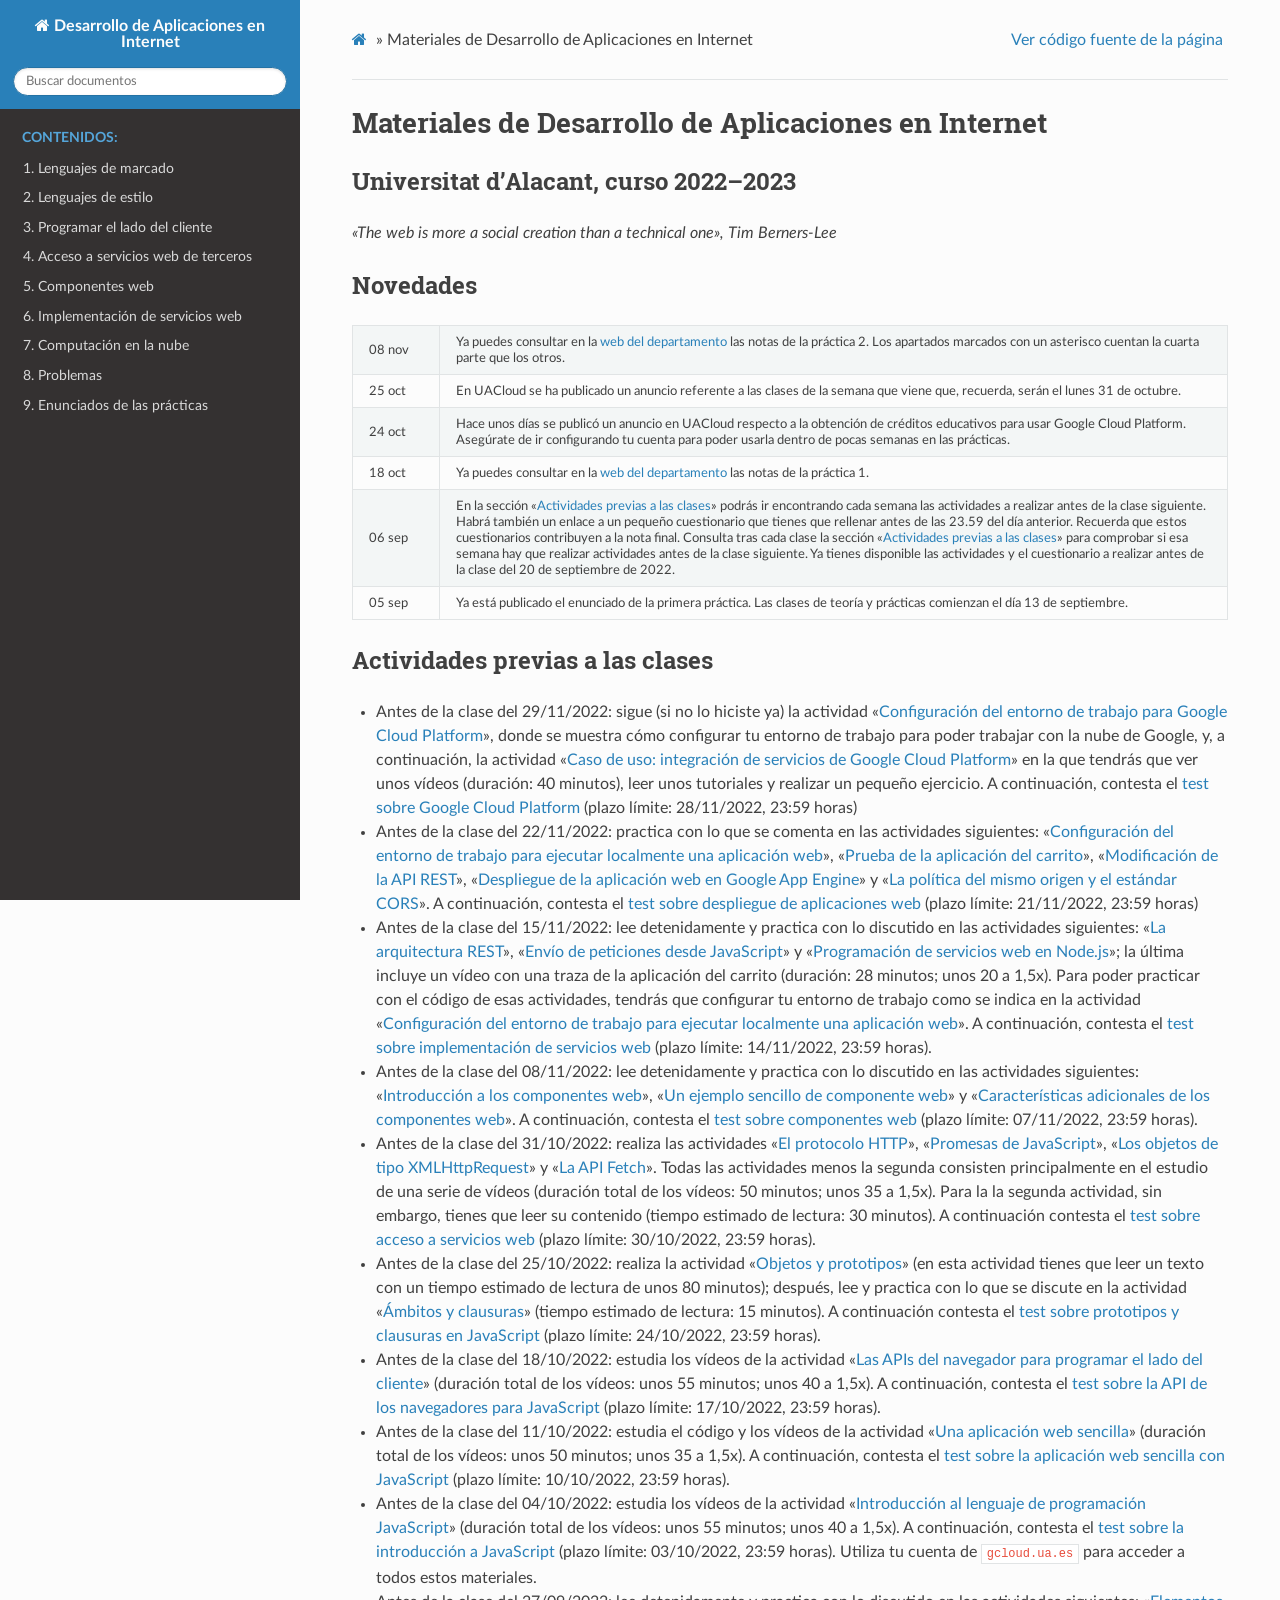
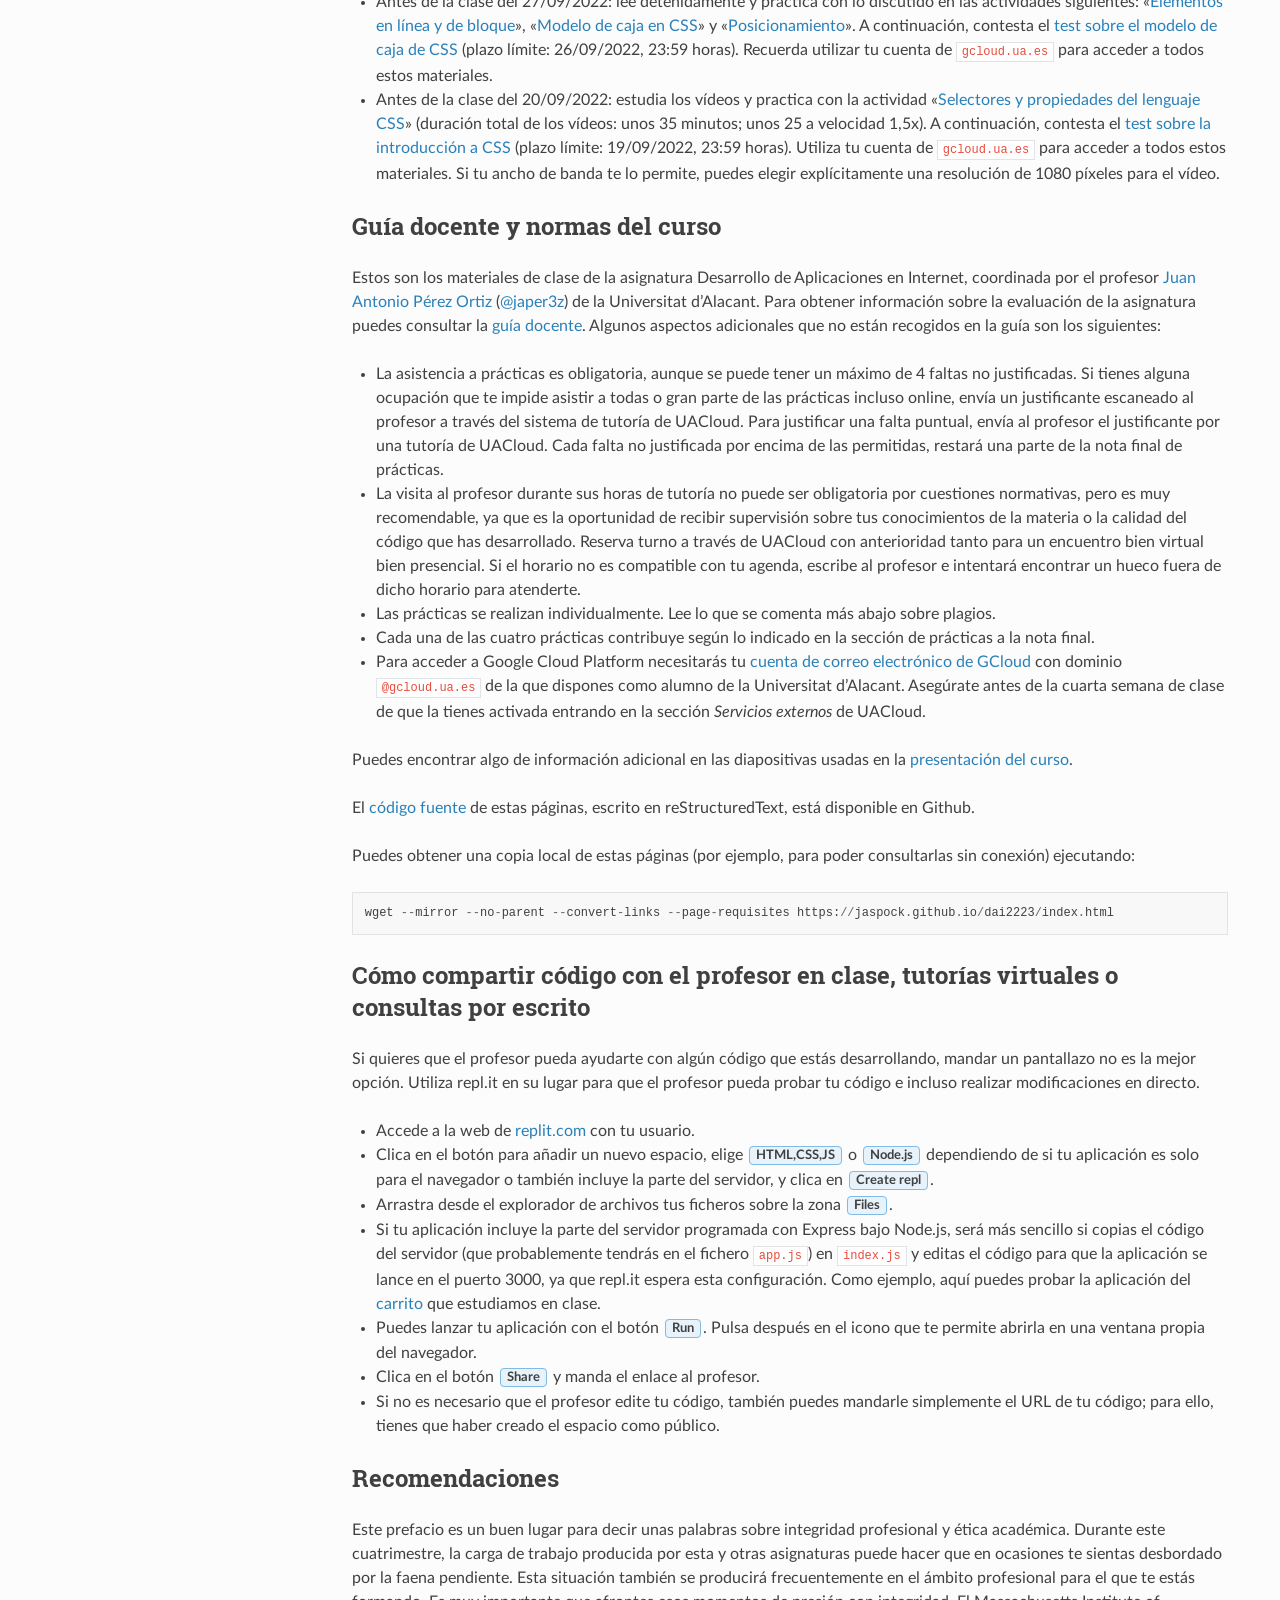
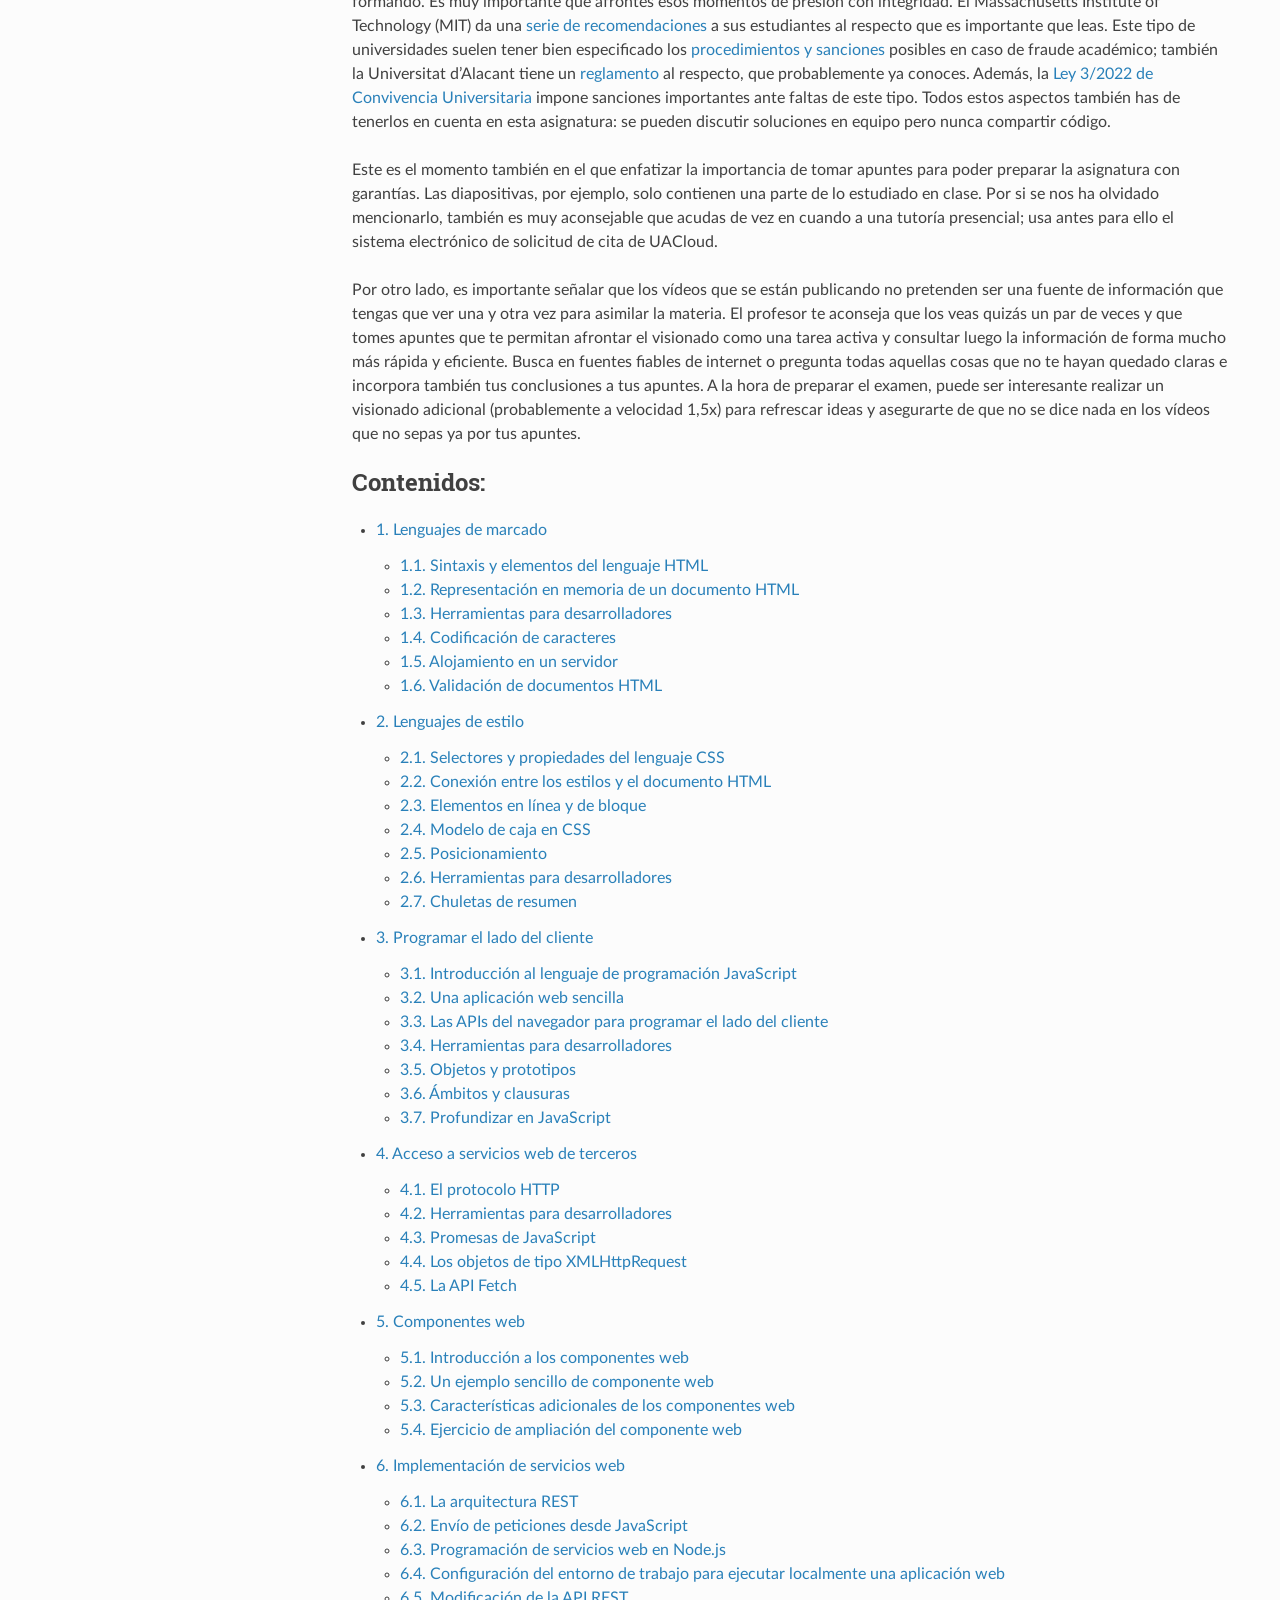
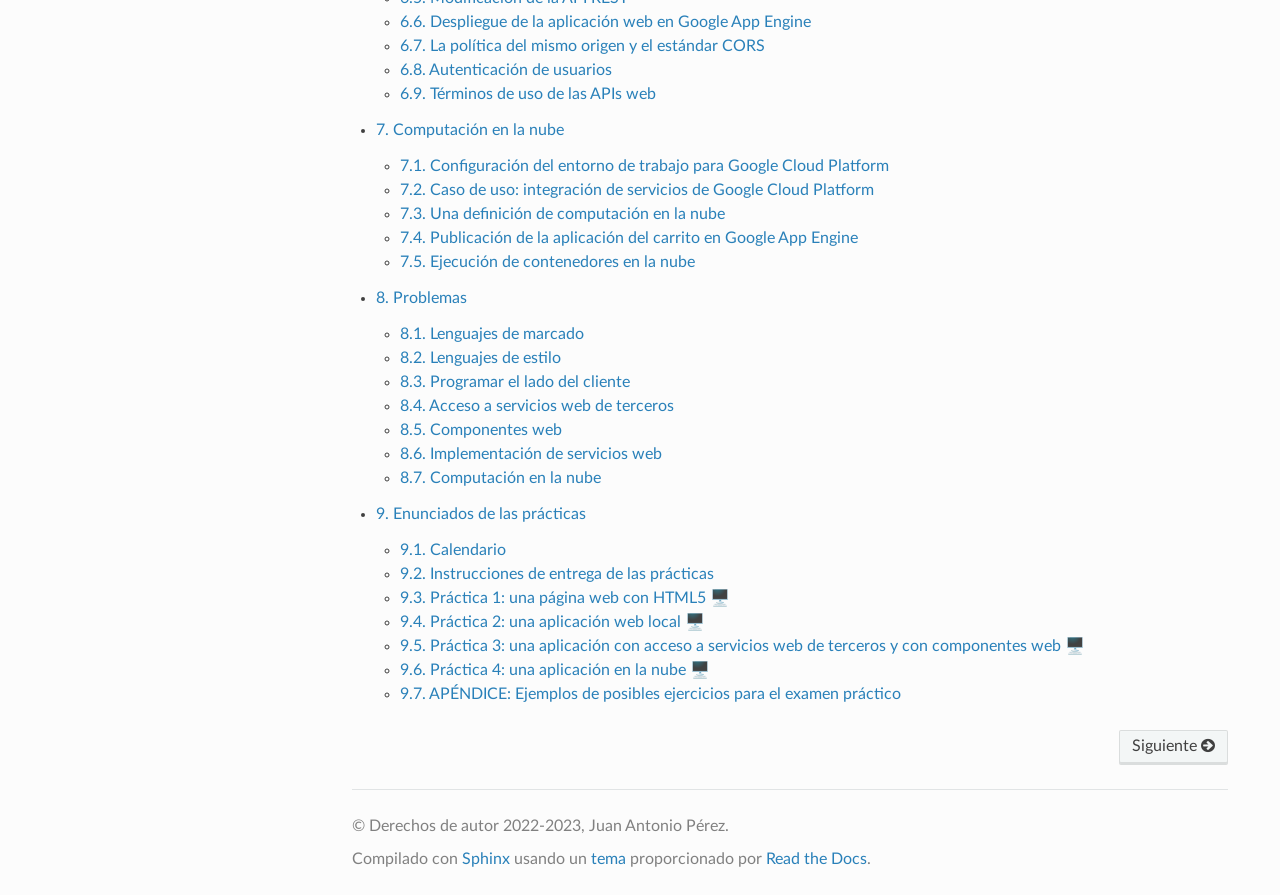
==== commit c0110b21: "deploy: c2b430754674d977ea22ea4775849a3e67e14442" ====
--- a/index.html
+++ b/index.html
@@ -114,8 +114,8 @@
 <section id="actividades-previas-a-las-clases">
 <span id="label-actividades"></span><h2>Actividades previas a las clases<a class="headerlink" href="#actividades-previas-a-las-clases" title="Enlace permanente a este encabezado"></a></h2>
 <ul class="simple">
-<li><p>Antes de la clase del 29/11/2022: sigue (si no lo hiciste ya) la actividad «<a class="reference internal" href="nube.html#label-gcloud"><span class="std std-ref">Configuración del entorno de trabajo para Google Cloud Platform</span></a>», donde se muestra cómo configurar tu entorno de trabajo para poder trabajar con la nube de Google, y, a continuación, la actividad «<a class="reference internal" href="rest.html#label-gcp"><span class="std std-ref">Despliegue de la aplicación web en Google App Engine</span></a>» en la que tendrás que ver unos vídeos (duración: 40 minutos), leer unos tutoriales y realizar un pequeño ejercicio. A continuación, contesta el <a class="reference external" href="https://forms.gle/6cCTbvJWTekiHGLc9">test sobre Google Cloud Platform</a> (plazo límite: 28/11/2022, 23:59 horas)</p></li>
-<li><p>Antes de la clase del 22/11/2022: practica con lo que se comenta en las actividades siguientes: «<a class="reference internal" href="rest.html#label-local"><span class="std std-ref">Configuración del entorno de trabajo para ejecutar localmente una aplicación web</span></a>», «<a class="reference internal" href="rest.html#label-prueba-carrito"><span class="std std-ref">Prueba de la aplicación del carrito</span></a>», «<a class="reference internal" href="rest.html#label-api-cambio"><span class="std std-ref">Modificación de la API REST</span></a>», «<a class="reference internal" href="rest.html#label-gcp"><span class="std std-ref">Despliegue de la aplicación web en Google App Engine</span></a>» y «<a class="reference internal" href="rest.html#label-cors"><span class="std std-ref">La política del mismo origen y el estándar CORS</span></a>». A continuación, contesta el <a class="reference external" href="https://forms.gle/GUbu37fNwaYyfgPV7">test sobre despliegue de aplicaciones web</a> (plazo límite: 21/11/2022, 23:59 horas)</p></li>
+<li><p>Antes de la clase del 29/11/2022: sigue (si no lo hiciste ya) la actividad «<a class="reference internal" href="nube.html#label-gcloud"><span class="std std-ref">Configuración del entorno de trabajo para Google Cloud Platform</span></a>», donde se muestra cómo configurar tu entorno de trabajo para poder trabajar con la nube de Google, y, a continuación, la actividad «<a class="reference internal" href="nube.html#label-gcp"><span class="std std-ref">Caso de uso: integración de servicios de Google Cloud Platform</span></a>» en la que tendrás que ver unos vídeos (duración: 40 minutos), leer unos tutoriales y realizar un pequeño ejercicio. A continuación, contesta el <a class="reference external" href="https://forms.gle/6cCTbvJWTekiHGLc9">test sobre Google Cloud Platform</a> (plazo límite: 28/11/2022, 23:59 horas)</p></li>
+<li><p>Antes de la clase del 22/11/2022: practica con lo que se comenta en las actividades siguientes: «<a class="reference internal" href="rest.html#label-local"><span class="std std-ref">Configuración del entorno de trabajo para ejecutar localmente una aplicación web</span></a>», «<a class="reference internal" href="rest.html#label-prueba-carrito"><span class="std std-ref">Prueba de la aplicación del carrito</span></a>», «<a class="reference internal" href="rest.html#label-api-cambio"><span class="std std-ref">Modificación de la API REST</span></a>», «<a class="reference internal" href="rest.html#label-gcp-deploy"><span class="std std-ref">Despliegue de la aplicación web en Google App Engine</span></a>» y «<a class="reference internal" href="rest.html#label-cors"><span class="std std-ref">La política del mismo origen y el estándar CORS</span></a>». A continuación, contesta el <a class="reference external" href="https://forms.gle/GUbu37fNwaYyfgPV7">test sobre despliegue de aplicaciones web</a> (plazo límite: 21/11/2022, 23:59 horas)</p></li>
 <li><p>Antes de la clase del 15/11/2022: lee detenidamente y practica con lo discutido en las actividades siguientes: «<a class="reference internal" href="rest.html#label-curl"><span class="std std-ref">La arquitectura REST</span></a>», «<a class="reference internal" href="rest.html#label-cliente-rest"><span class="std std-ref">Envío de peticiones desde JavaScript</span></a>» y «<a class="reference internal" href="rest.html#label-servidor-rest"><span class="std std-ref">Programación de servicios web en Node.js</span></a>»; la última incluye un vídeo con una traza de la aplicación del carrito (duración: 28 minutos; unos 20 a 1,5x). Para poder practicar con el código de esas actividades, tendrás que configurar tu entorno de trabajo como se indica en la actividad «<a class="reference internal" href="rest.html#label-local"><span class="std std-ref">Configuración del entorno de trabajo para ejecutar localmente una aplicación web</span></a>». A continuación, contesta el <a class="reference external" href="https://forms.gle/H3pTR3LwudaJwE4b8">test sobre implementación de servicios web</a> (plazo límite: 14/11/2022, 23:59 horas).</p></li>
 <li><p>Antes de la clase del 08/11/2022: lee detenidamente y practica con lo discutido en las actividades siguientes: «<a class="reference internal" href="componentes.html#label-intro-comp"><span class="std std-ref">Introducción a los componentes web</span></a>», «<a class="reference internal" href="componentes.html#label-ejemplo-comp"><span class="std std-ref">Un ejemplo sencillo de componente web</span></a>» y «<a class="reference internal" href="componentes.html#label-avanzado-comp"><span class="std std-ref">Características adicionales de los componentes web</span></a>». A continuación, contesta el <a class="reference external" href="https://forms.gle/DowYFoTLpv4BTCpcA">test sobre componentes web</a> (plazo límite: 07/11/2022, 23:59 horas).</p></li>
 <li><p>Antes de la clase del 31/10/2022: realiza las actividades «<a class="reference internal" href="servicios.html#label-servicios-http"><span class="std std-ref">El protocolo HTTP</span></a>», «<a class="reference internal" href="servicios.html#label-servicios-promesas"><span class="std std-ref">Promesas de JavaScript</span></a>», «<a class="reference internal" href="servicios.html#label-servicios-xhr"><span class="std std-ref">Los objetos de tipo XMLHttpRequest</span></a>» y «<a class="reference internal" href="servicios.html#label-servicios-fetch"><span class="std std-ref">La API Fetch</span></a>». Todas las actividades menos la segunda consisten principalmente en el estudio de una serie de vídeos (duración total de los vídeos: 50 minutos; unos 35 a 1,5x). Para la la segunda actividad, sin embargo, tienes que leer su contenido (tiempo estimado de lectura: 30 minutos). A continuación contesta el <a class="reference external" href="https://forms.gle/M9Hy9FxV8KRXiWNeA">test sobre acceso a servicios web</a> (plazo límite: 30/10/2022, 23:59 horas).</p></li>
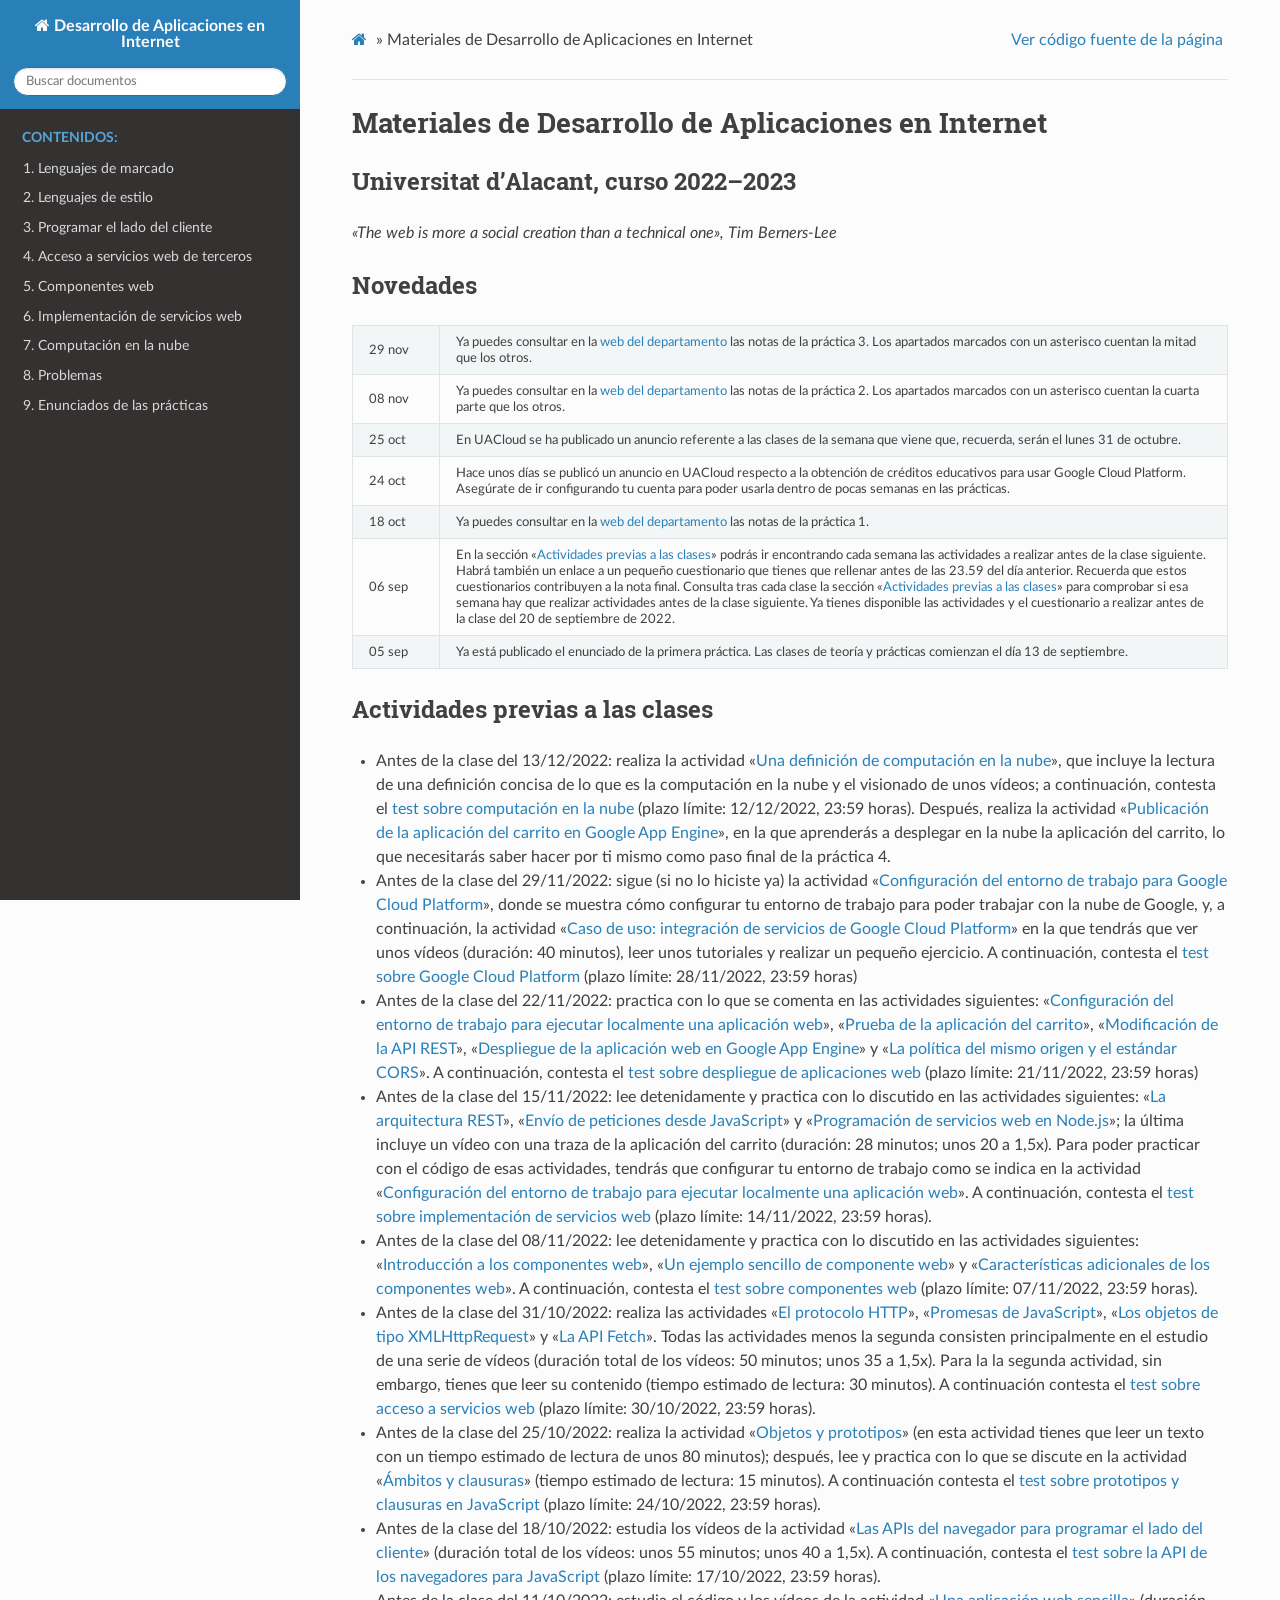
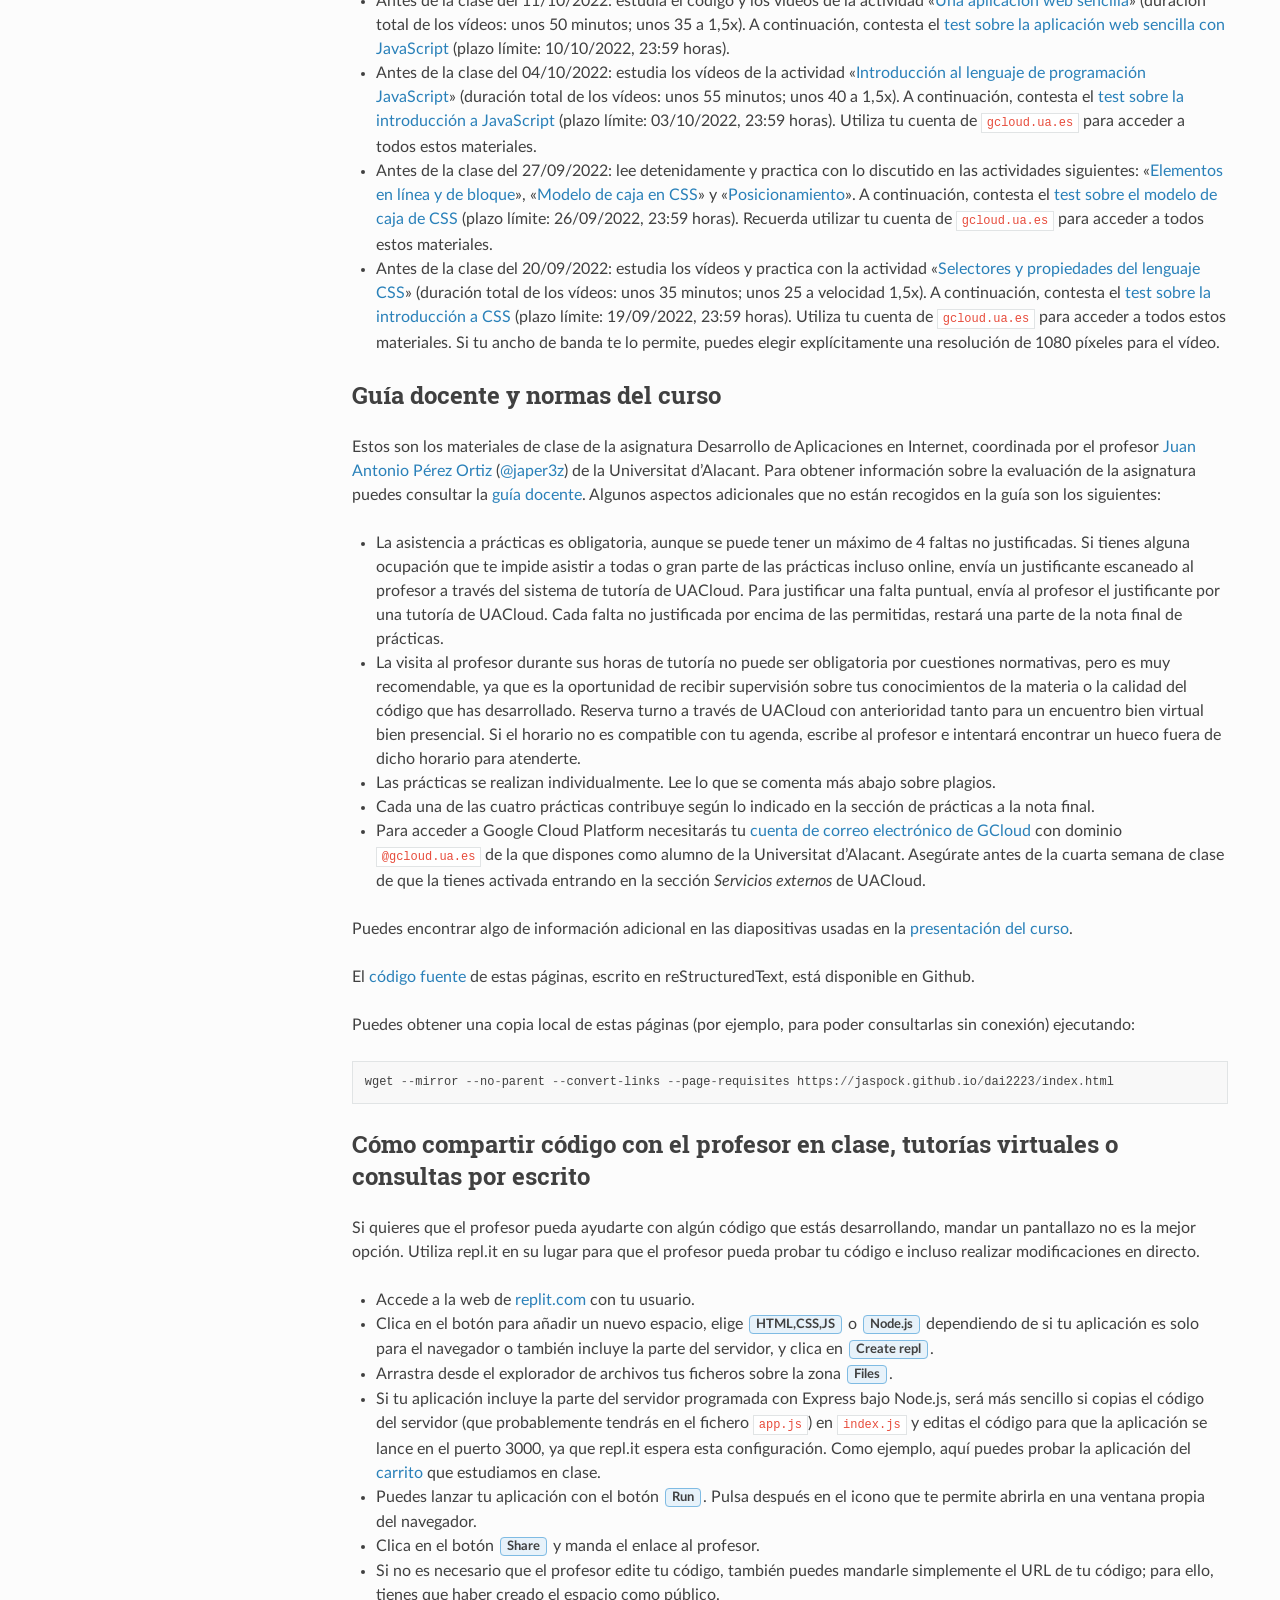
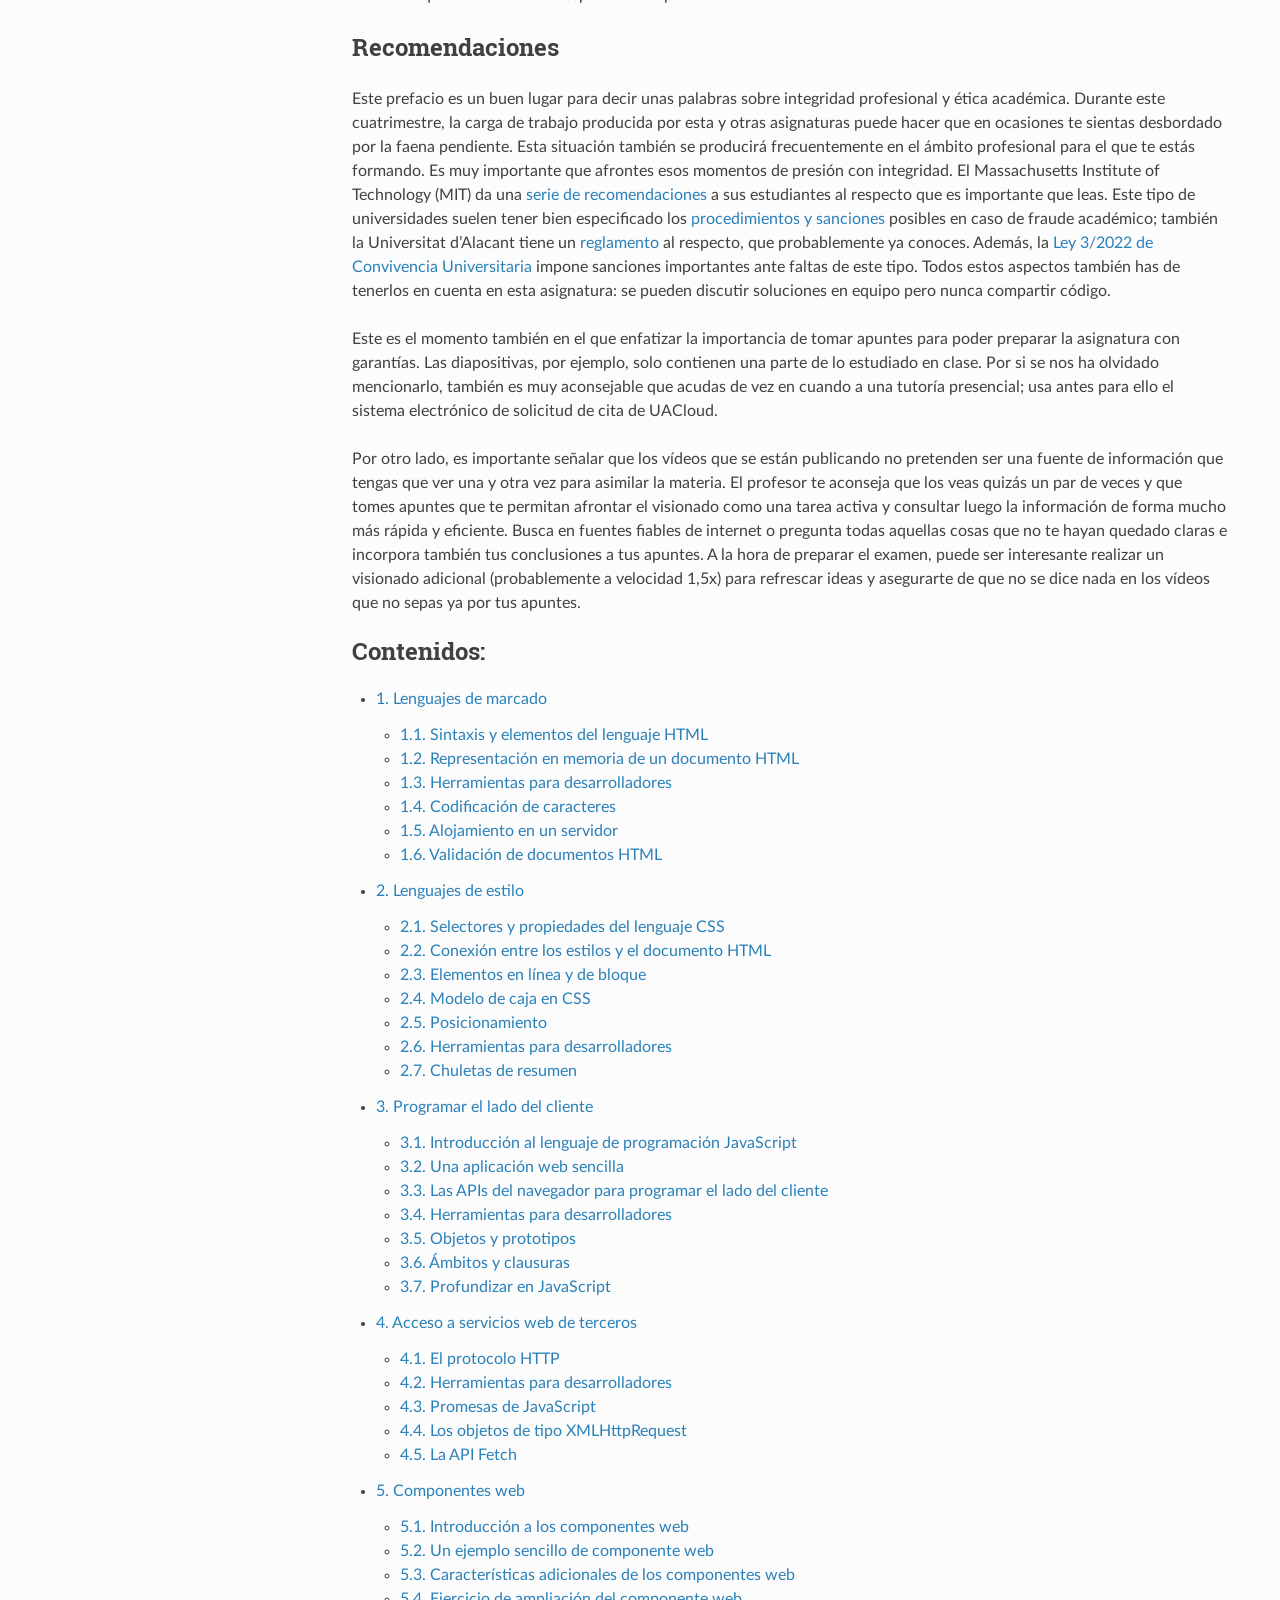
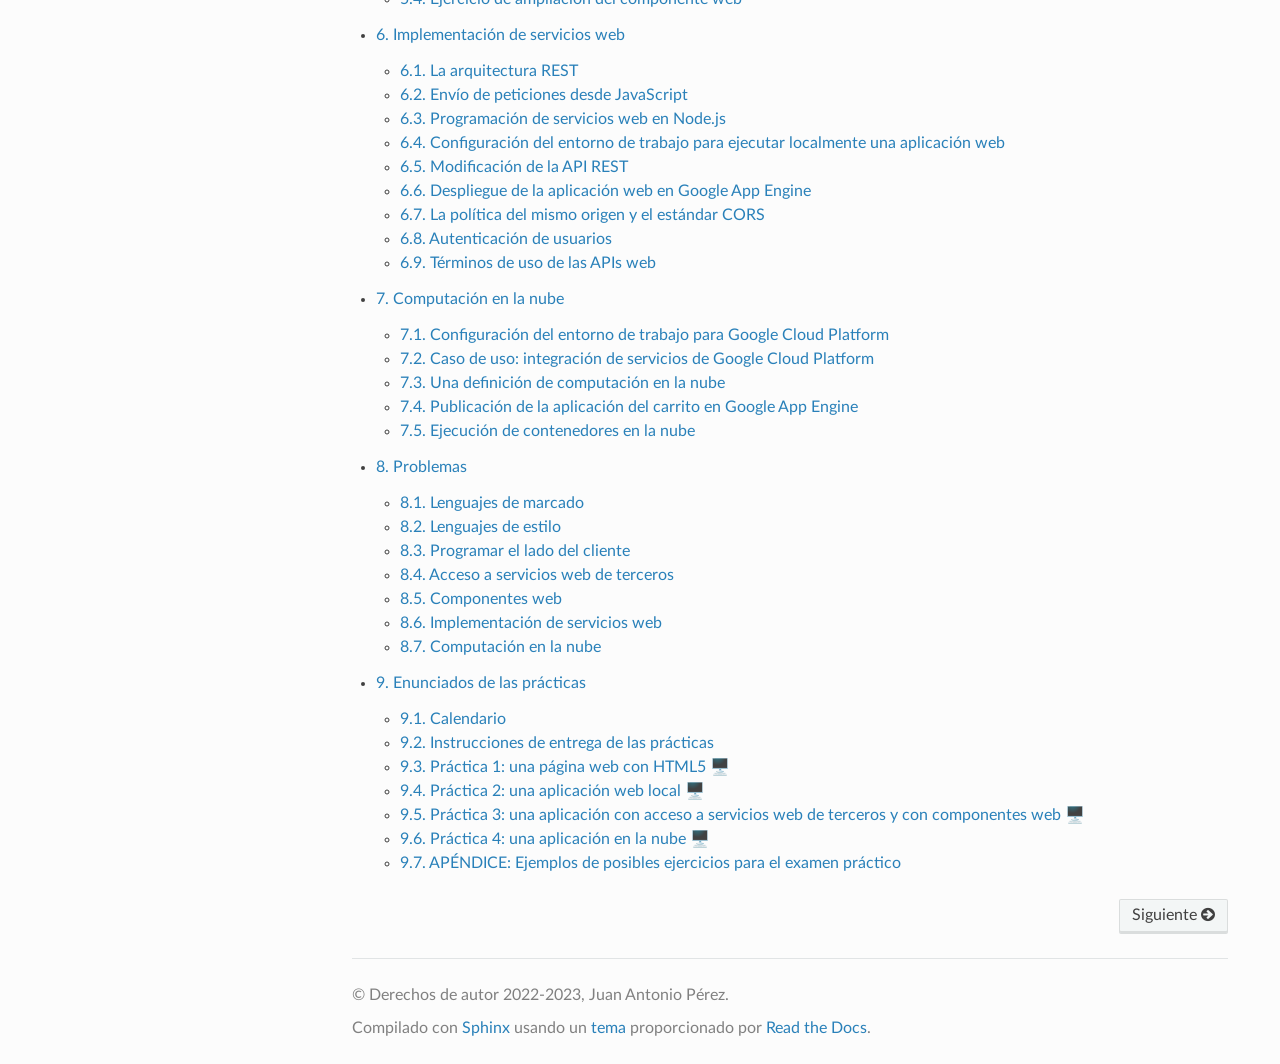
==== commit 1904a35b: "deploy: a1c82edcb6d323189c286c35e99d5c8d6c5622ff" ====
--- a/index.html
+++ b/index.html
@@ -90,22 +90,25 @@
 <col style="width: 90%" />
 </colgroup>
 <tbody>
-<tr class="row-odd"><td><p>08 nov</p></td>
+<tr class="row-odd"><td><p>29 nov</p></td>
+<td><p>Ya puedes consultar en la <a class="reference external" href="https://www.dlsi.ua.es/alumnes/index.cgi?id=val">web del departamento</a> las notas de la práctica 3. Los apartados marcados con un asterisco cuentan la mitad que los otros.</p></td>
+</tr>
+<tr class="row-even"><td><p>08 nov</p></td>
 <td><p>Ya puedes consultar en la <a class="reference external" href="https://www.dlsi.ua.es/alumnes/index.cgi?id=val">web del departamento</a> las notas de la práctica 2. Los apartados marcados con un asterisco cuentan la cuarta parte que los otros.</p></td>
 </tr>
-<tr class="row-even"><td><p>25 oct</p></td>
+<tr class="row-odd"><td><p>25 oct</p></td>
 <td><p>En UACloud se ha publicado un anuncio referente a las clases de la semana que viene que, recuerda, serán el lunes 31 de octubre.</p></td>
 </tr>
-<tr class="row-odd"><td><p>24 oct</p></td>
+<tr class="row-even"><td><p>24 oct</p></td>
 <td><p>Hace unos días se publicó un anuncio en UACloud respecto a la obtención de créditos educativos para usar Google Cloud Platform. Asegúrate de ir configurando tu cuenta para poder usarla dentro de pocas semanas en las prácticas.</p></td>
 </tr>
-<tr class="row-even"><td><p>18 oct</p></td>
+<tr class="row-odd"><td><p>18 oct</p></td>
 <td><p>Ya puedes consultar en la <a class="reference external" href="https://www.dlsi.ua.es/alumnes/index.cgi?id=val">web del departamento</a> las notas de la práctica 1.</p></td>
 </tr>
-<tr class="row-odd"><td><p>06 sep</p></td>
+<tr class="row-even"><td><p>06 sep</p></td>
 <td><p>En la sección «<a class="reference internal" href="#label-actividades"><span class="std std-ref">Actividades previas a las clases</span></a>» podrás ir encontrando cada semana las actividades a realizar antes de la clase siguiente. Habrá también un enlace a un pequeño cuestionario que tienes que rellenar antes de las 23.59 del día anterior. Recuerda que estos cuestionarios contribuyen a la nota final. Consulta tras cada clase la sección «<a class="reference internal" href="#label-actividades"><span class="std std-ref">Actividades previas a las clases</span></a>» para comprobar si esa semana hay que realizar actividades antes de la clase siguiente. Ya tienes disponible las actividades y el cuestionario a realizar antes de la clase del 20 de septiembre de 2022.</p></td>
 </tr>
-<tr class="row-even"><td><p>05 sep</p></td>
+<tr class="row-odd"><td><p>05 sep</p></td>
 <td><p>Ya está publicado el enunciado de la primera práctica. Las clases de teoría y prácticas comienzan el día 13 de septiembre.</p></td>
 </tr>
 </tbody>
@@ -114,6 +117,7 @@
 <section id="actividades-previas-a-las-clases">
 <span id="label-actividades"></span><h2>Actividades previas a las clases<a class="headerlink" href="#actividades-previas-a-las-clases" title="Enlace permanente a este encabezado"></a></h2>
 <ul class="simple">
+<li><p>Antes de la clase del 13/12/2022: realiza la actividad «<a class="reference internal" href="nube.html#label-comp-nube"><span class="std std-ref">Una definición de computación en la nube</span></a>», que incluye la lectura de una definición concisa de lo que es la computación en la nube y el visionado de unos vídeos; a continuación, contesta el <a class="reference external" href="https://forms.gle/WUqR6Z3AaHKrqZ9J7">test sobre computación en la nube</a> (plazo límite: 12/12/2022, 23:59 horas). Después, realiza la actividad «<a class="reference internal" href="nube.html#label-appengine"><span class="std std-ref">Publicación de la aplicación del carrito en Google App Engine</span></a>», en la que aprenderás a desplegar en la nube la aplicación del carrito, lo que necesitarás saber hacer por ti mismo como paso final de la práctica 4.</p></li>
 <li><p>Antes de la clase del 29/11/2022: sigue (si no lo hiciste ya) la actividad «<a class="reference internal" href="nube.html#label-gcloud"><span class="std std-ref">Configuración del entorno de trabajo para Google Cloud Platform</span></a>», donde se muestra cómo configurar tu entorno de trabajo para poder trabajar con la nube de Google, y, a continuación, la actividad «<a class="reference internal" href="nube.html#label-gcp"><span class="std std-ref">Caso de uso: integración de servicios de Google Cloud Platform</span></a>» en la que tendrás que ver unos vídeos (duración: 40 minutos), leer unos tutoriales y realizar un pequeño ejercicio. A continuación, contesta el <a class="reference external" href="https://forms.gle/6cCTbvJWTekiHGLc9">test sobre Google Cloud Platform</a> (plazo límite: 28/11/2022, 23:59 horas)</p></li>
 <li><p>Antes de la clase del 22/11/2022: practica con lo que se comenta en las actividades siguientes: «<a class="reference internal" href="rest.html#label-local"><span class="std std-ref">Configuración del entorno de trabajo para ejecutar localmente una aplicación web</span></a>», «<a class="reference internal" href="rest.html#label-prueba-carrito"><span class="std std-ref">Prueba de la aplicación del carrito</span></a>», «<a class="reference internal" href="rest.html#label-api-cambio"><span class="std std-ref">Modificación de la API REST</span></a>», «<a class="reference internal" href="rest.html#label-gcp-deploy"><span class="std std-ref">Despliegue de la aplicación web en Google App Engine</span></a>» y «<a class="reference internal" href="rest.html#label-cors"><span class="std std-ref">La política del mismo origen y el estándar CORS</span></a>». A continuación, contesta el <a class="reference external" href="https://forms.gle/GUbu37fNwaYyfgPV7">test sobre despliegue de aplicaciones web</a> (plazo límite: 21/11/2022, 23:59 horas)</p></li>
 <li><p>Antes de la clase del 15/11/2022: lee detenidamente y practica con lo discutido en las actividades siguientes: «<a class="reference internal" href="rest.html#label-curl"><span class="std std-ref">La arquitectura REST</span></a>», «<a class="reference internal" href="rest.html#label-cliente-rest"><span class="std std-ref">Envío de peticiones desde JavaScript</span></a>» y «<a class="reference internal" href="rest.html#label-servidor-rest"><span class="std std-ref">Programación de servicios web en Node.js</span></a>»; la última incluye un vídeo con una traza de la aplicación del carrito (duración: 28 minutos; unos 20 a 1,5x). Para poder practicar con el código de esas actividades, tendrás que configurar tu entorno de trabajo como se indica en la actividad «<a class="reference internal" href="rest.html#label-local"><span class="std std-ref">Configuración del entorno de trabajo para ejecutar localmente una aplicación web</span></a>». A continuación, contesta el <a class="reference external" href="https://forms.gle/H3pTR3LwudaJwE4b8">test sobre implementación de servicios web</a> (plazo límite: 14/11/2022, 23:59 horas).</p></li>
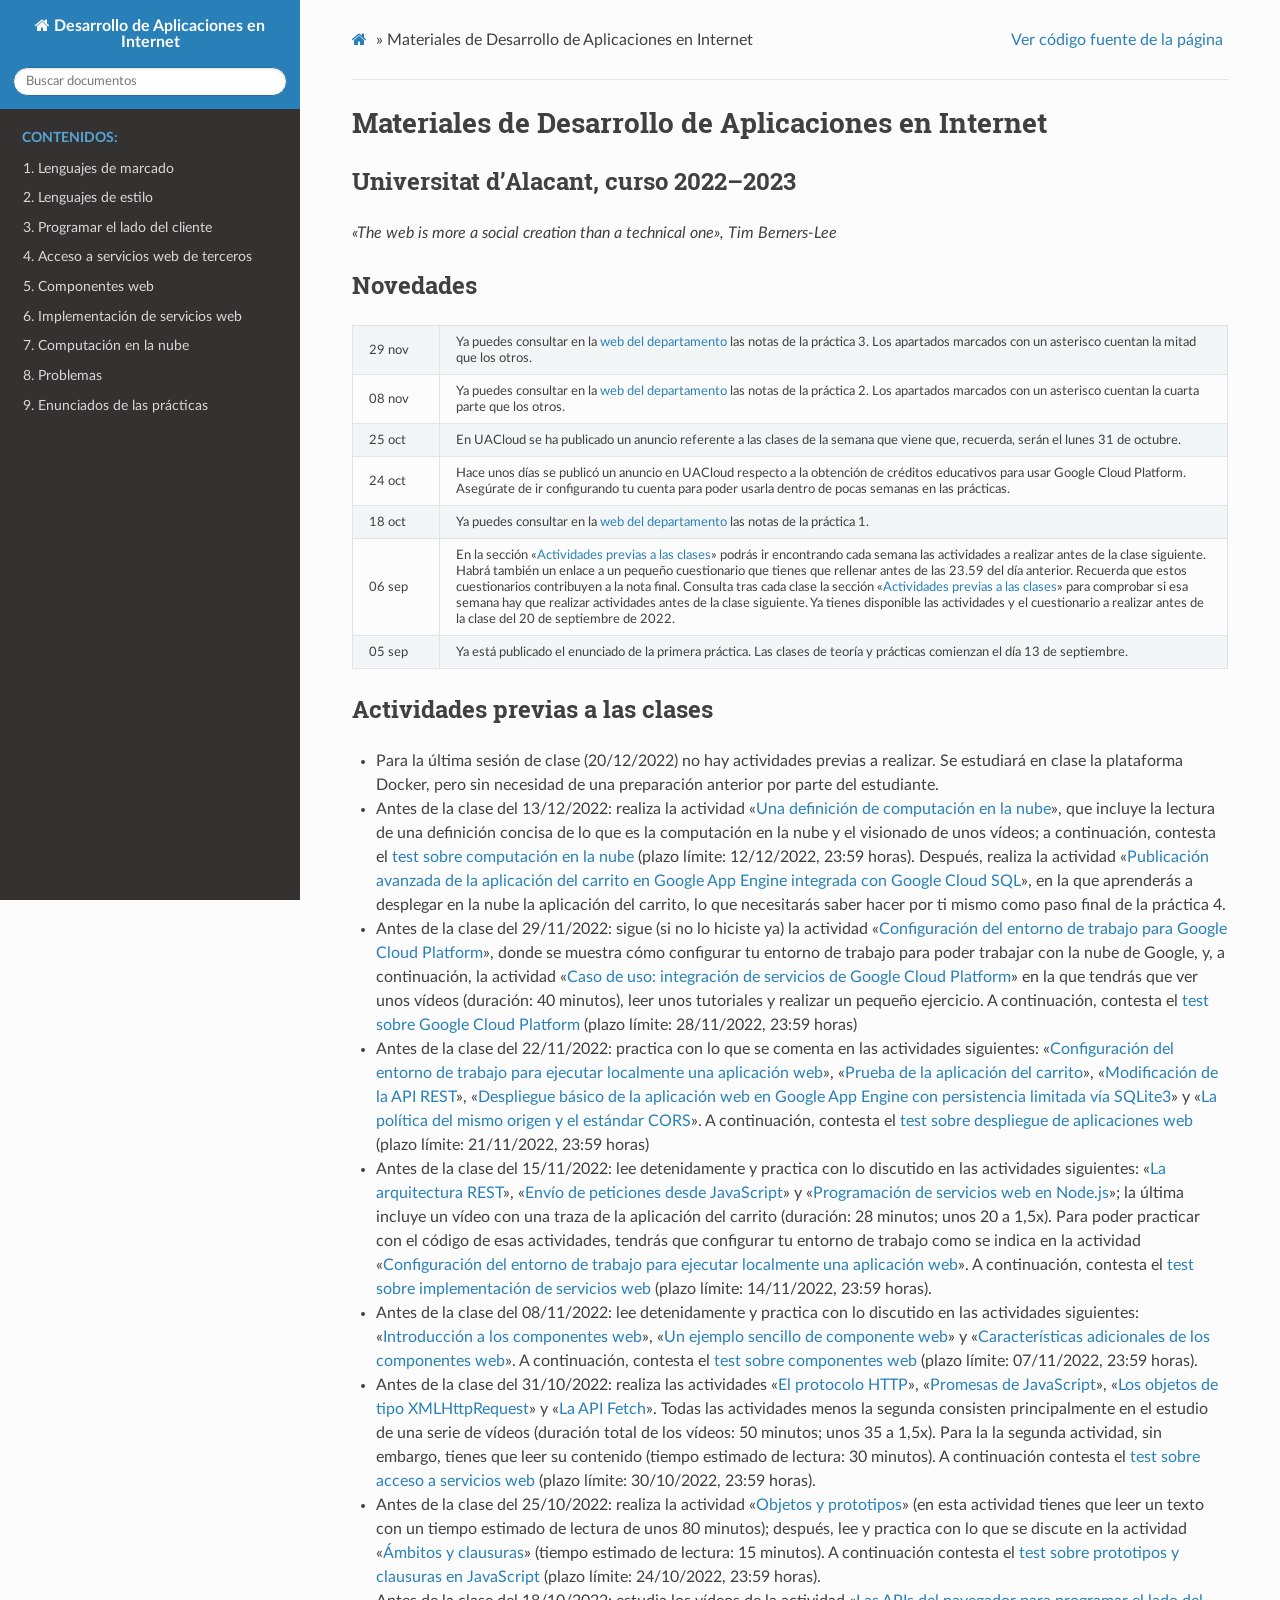
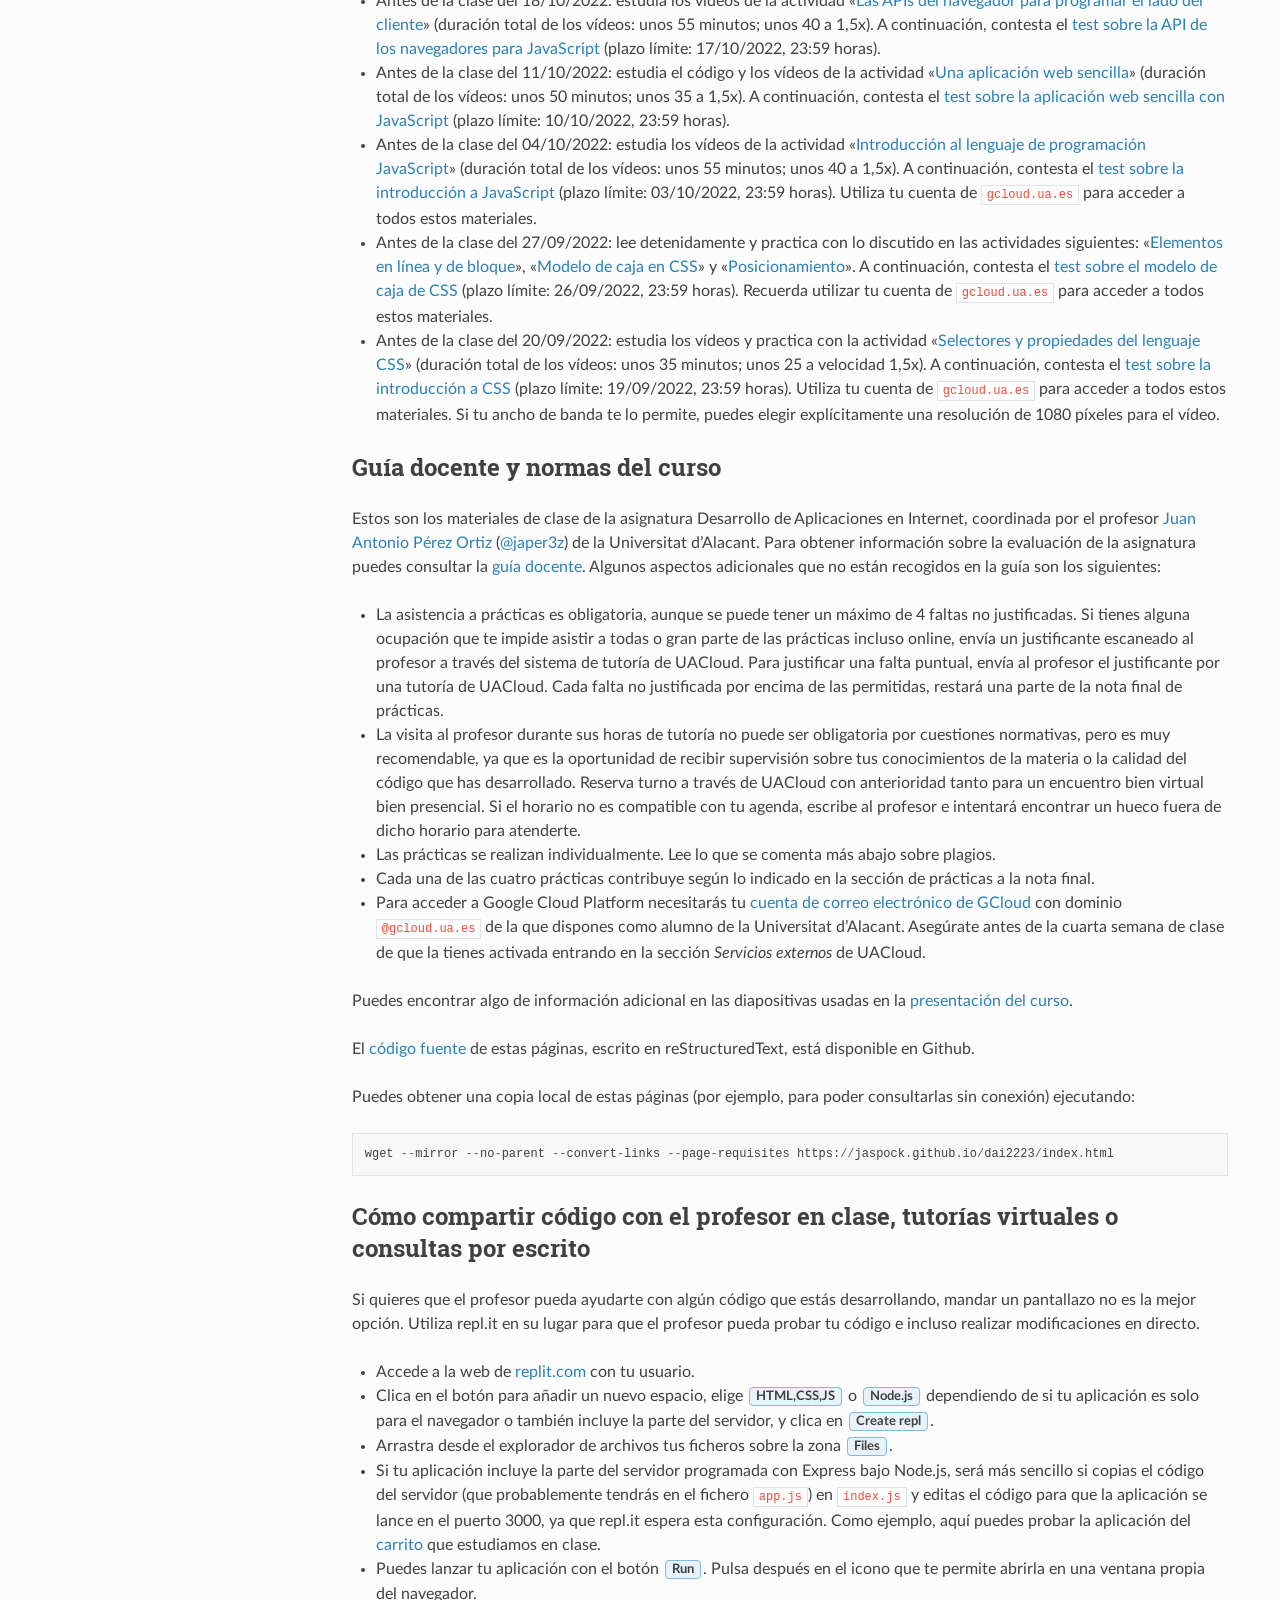
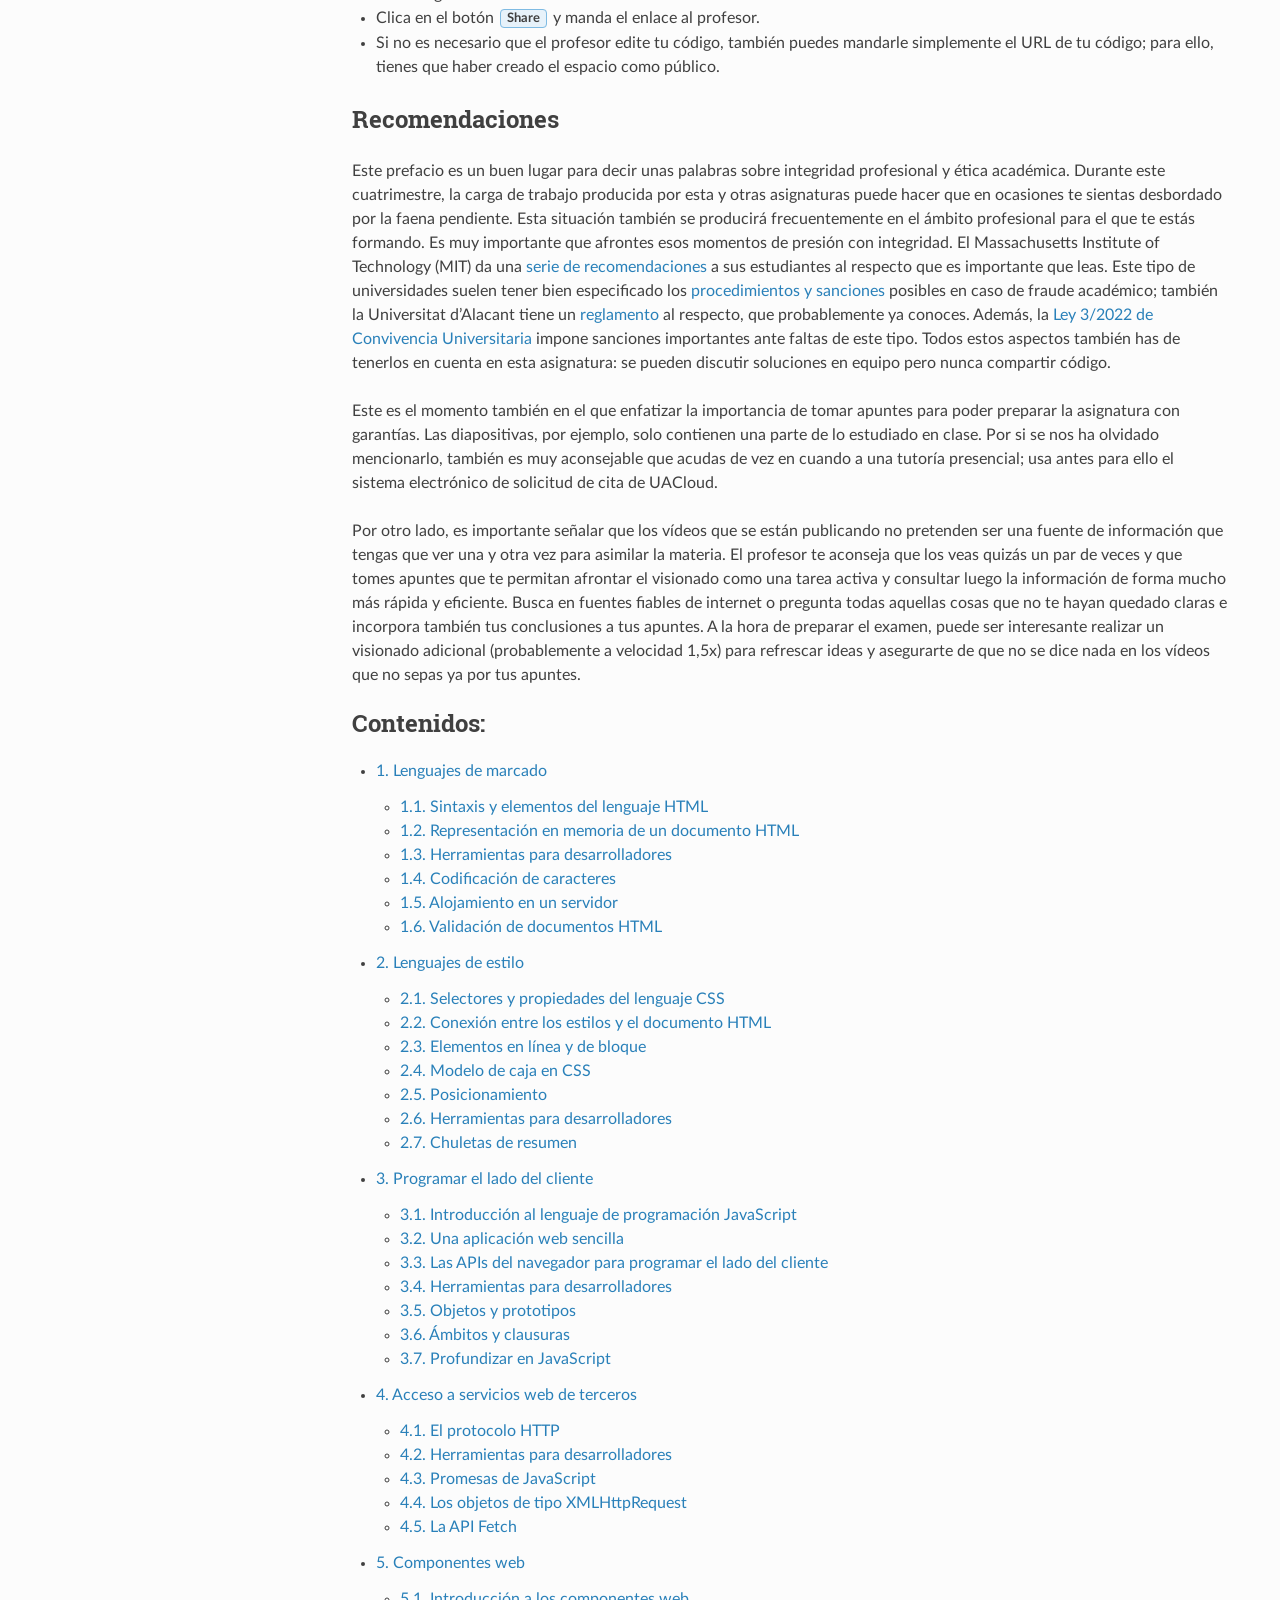
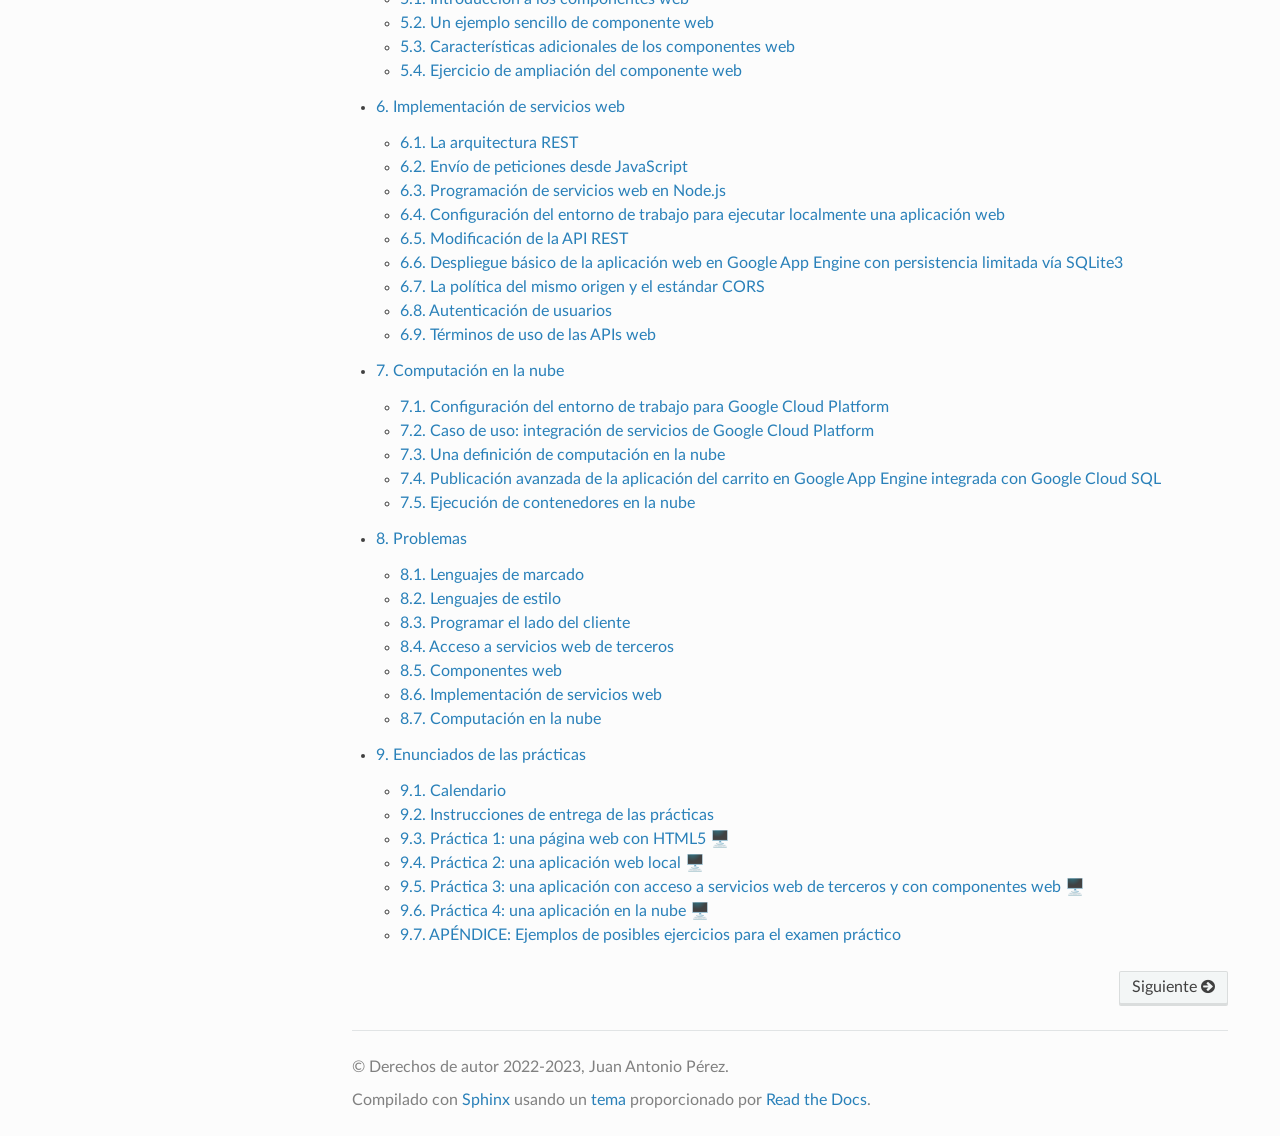
==== commit 960ea2de: "deploy: 14e9aaa266c1572194d592ffc4ad7c004d169545" ====
--- a/index.html
+++ b/index.html
@@ -117,9 +117,10 @@
 <section id="actividades-previas-a-las-clases">
 <span id="label-actividades"></span><h2>Actividades previas a las clases<a class="headerlink" href="#actividades-previas-a-las-clases" title="Enlace permanente a este encabezado"></a></h2>
 <ul class="simple">
-<li><p>Antes de la clase del 13/12/2022: realiza la actividad «<a class="reference internal" href="nube.html#label-comp-nube"><span class="std std-ref">Una definición de computación en la nube</span></a>», que incluye la lectura de una definición concisa de lo que es la computación en la nube y el visionado de unos vídeos; a continuación, contesta el <a class="reference external" href="https://forms.gle/WUqR6Z3AaHKrqZ9J7">test sobre computación en la nube</a> (plazo límite: 12/12/2022, 23:59 horas). Después, realiza la actividad «<a class="reference internal" href="nube.html#label-appengine"><span class="std std-ref">Publicación de la aplicación del carrito en Google App Engine</span></a>», en la que aprenderás a desplegar en la nube la aplicación del carrito, lo que necesitarás saber hacer por ti mismo como paso final de la práctica 4.</p></li>
+<li><p>Para la última sesión de clase (20/12/2022) no hay actividades previas a realizar. Se estudiará en clase la plataforma Docker, pero sin necesidad de una preparación anterior por parte del estudiante.</p></li>
+<li><p>Antes de la clase del 13/12/2022: realiza la actividad «<a class="reference internal" href="nube.html#label-comp-nube"><span class="std std-ref">Una definición de computación en la nube</span></a>», que incluye la lectura de una definición concisa de lo que es la computación en la nube y el visionado de unos vídeos; a continuación, contesta el <a class="reference external" href="https://forms.gle/WUqR6Z3AaHKrqZ9J7">test sobre computación en la nube</a> (plazo límite: 12/12/2022, 23:59 horas). Después, realiza la actividad «<a class="reference internal" href="nube.html#label-appengine"><span class="std std-ref">Publicación avanzada de la aplicación del carrito en Google App Engine integrada con Google Cloud SQL</span></a>», en la que aprenderás a desplegar en la nube la aplicación del carrito, lo que necesitarás saber hacer por ti mismo como paso final de la práctica 4.</p></li>
 <li><p>Antes de la clase del 29/11/2022: sigue (si no lo hiciste ya) la actividad «<a class="reference internal" href="nube.html#label-gcloud"><span class="std std-ref">Configuración del entorno de trabajo para Google Cloud Platform</span></a>», donde se muestra cómo configurar tu entorno de trabajo para poder trabajar con la nube de Google, y, a continuación, la actividad «<a class="reference internal" href="nube.html#label-gcp"><span class="std std-ref">Caso de uso: integración de servicios de Google Cloud Platform</span></a>» en la que tendrás que ver unos vídeos (duración: 40 minutos), leer unos tutoriales y realizar un pequeño ejercicio. A continuación, contesta el <a class="reference external" href="https://forms.gle/6cCTbvJWTekiHGLc9">test sobre Google Cloud Platform</a> (plazo límite: 28/11/2022, 23:59 horas)</p></li>
-<li><p>Antes de la clase del 22/11/2022: practica con lo que se comenta en las actividades siguientes: «<a class="reference internal" href="rest.html#label-local"><span class="std std-ref">Configuración del entorno de trabajo para ejecutar localmente una aplicación web</span></a>», «<a class="reference internal" href="rest.html#label-prueba-carrito"><span class="std std-ref">Prueba de la aplicación del carrito</span></a>», «<a class="reference internal" href="rest.html#label-api-cambio"><span class="std std-ref">Modificación de la API REST</span></a>», «<a class="reference internal" href="rest.html#label-gcp-deploy"><span class="std std-ref">Despliegue de la aplicación web en Google App Engine</span></a>» y «<a class="reference internal" href="rest.html#label-cors"><span class="std std-ref">La política del mismo origen y el estándar CORS</span></a>». A continuación, contesta el <a class="reference external" href="https://forms.gle/GUbu37fNwaYyfgPV7">test sobre despliegue de aplicaciones web</a> (plazo límite: 21/11/2022, 23:59 horas)</p></li>
+<li><p>Antes de la clase del 22/11/2022: practica con lo que se comenta en las actividades siguientes: «<a class="reference internal" href="rest.html#label-local"><span class="std std-ref">Configuración del entorno de trabajo para ejecutar localmente una aplicación web</span></a>», «<a class="reference internal" href="rest.html#label-prueba-carrito"><span class="std std-ref">Prueba de la aplicación del carrito</span></a>», «<a class="reference internal" href="rest.html#label-api-cambio"><span class="std std-ref">Modificación de la API REST</span></a>», «<a class="reference internal" href="rest.html#label-gcp-deploy"><span class="std std-ref">Despliegue básico de la aplicación web en Google App Engine con persistencia limitada vía SQLite3</span></a>» y «<a class="reference internal" href="rest.html#label-cors"><span class="std std-ref">La política del mismo origen y el estándar CORS</span></a>». A continuación, contesta el <a class="reference external" href="https://forms.gle/GUbu37fNwaYyfgPV7">test sobre despliegue de aplicaciones web</a> (plazo límite: 21/11/2022, 23:59 horas)</p></li>
 <li><p>Antes de la clase del 15/11/2022: lee detenidamente y practica con lo discutido en las actividades siguientes: «<a class="reference internal" href="rest.html#label-curl"><span class="std std-ref">La arquitectura REST</span></a>», «<a class="reference internal" href="rest.html#label-cliente-rest"><span class="std std-ref">Envío de peticiones desde JavaScript</span></a>» y «<a class="reference internal" href="rest.html#label-servidor-rest"><span class="std std-ref">Programación de servicios web en Node.js</span></a>»; la última incluye un vídeo con una traza de la aplicación del carrito (duración: 28 minutos; unos 20 a 1,5x). Para poder practicar con el código de esas actividades, tendrás que configurar tu entorno de trabajo como se indica en la actividad «<a class="reference internal" href="rest.html#label-local"><span class="std std-ref">Configuración del entorno de trabajo para ejecutar localmente una aplicación web</span></a>». A continuación, contesta el <a class="reference external" href="https://forms.gle/H3pTR3LwudaJwE4b8">test sobre implementación de servicios web</a> (plazo límite: 14/11/2022, 23:59 horas).</p></li>
 <li><p>Antes de la clase del 08/11/2022: lee detenidamente y practica con lo discutido en las actividades siguientes: «<a class="reference internal" href="componentes.html#label-intro-comp"><span class="std std-ref">Introducción a los componentes web</span></a>», «<a class="reference internal" href="componentes.html#label-ejemplo-comp"><span class="std std-ref">Un ejemplo sencillo de componente web</span></a>» y «<a class="reference internal" href="componentes.html#label-avanzado-comp"><span class="std std-ref">Características adicionales de los componentes web</span></a>». A continuación, contesta el <a class="reference external" href="https://forms.gle/DowYFoTLpv4BTCpcA">test sobre componentes web</a> (plazo límite: 07/11/2022, 23:59 horas).</p></li>
 <li><p>Antes de la clase del 31/10/2022: realiza las actividades «<a class="reference internal" href="servicios.html#label-servicios-http"><span class="std std-ref">El protocolo HTTP</span></a>», «<a class="reference internal" href="servicios.html#label-servicios-promesas"><span class="std std-ref">Promesas de JavaScript</span></a>», «<a class="reference internal" href="servicios.html#label-servicios-xhr"><span class="std std-ref">Los objetos de tipo XMLHttpRequest</span></a>» y «<a class="reference internal" href="servicios.html#label-servicios-fetch"><span class="std std-ref">La API Fetch</span></a>». Todas las actividades menos la segunda consisten principalmente en el estudio de una serie de vídeos (duración total de los vídeos: 50 minutos; unos 35 a 1,5x). Para la la segunda actividad, sin embargo, tienes que leer su contenido (tiempo estimado de lectura: 30 minutos). A continuación contesta el <a class="reference external" href="https://forms.gle/M9Hy9FxV8KRXiWNeA">test sobre acceso a servicios web</a> (plazo límite: 30/10/2022, 23:59 horas).</p></li>
@@ -219,7 +220,7 @@
 <li class="toctree-l2"><a class="reference internal" href="rest.html#programacion-de-servicios-web-en-node-js">6.3. Programación de servicios web en Node.js</a></li>
 <li class="toctree-l2"><a class="reference internal" href="rest.html#configuracion-del-entorno-de-trabajo-para-ejecutar-localmente-una-aplicacion-web">6.4. Configuración del entorno de trabajo para ejecutar localmente una aplicación web</a></li>
 <li class="toctree-l2"><a class="reference internal" href="rest.html#modificacion-de-la-api-rest">6.5. Modificación de la API REST</a></li>
-<li class="toctree-l2"><a class="reference internal" href="rest.html#despliegue-de-la-aplicacion-web-en-google-app-engine">6.6. Despliegue de la aplicación web en Google App Engine</a></li>
+<li class="toctree-l2"><a class="reference internal" href="rest.html#despliegue-basico-de-la-aplicacion-web-en-google-app-engine-con-persistencia-limitada-via-sqlite3">6.6. Despliegue básico de la aplicación web en Google App Engine con persistencia limitada vía SQLite3</a></li>
 <li class="toctree-l2"><a class="reference internal" href="rest.html#la-politica-del-mismo-origen-y-el-estandar-cors">6.7. La política del mismo origen y el estándar CORS</a></li>
 <li class="toctree-l2"><a class="reference internal" href="rest.html#autenticacion-de-usuarios">6.8. Autenticación de usuarios</a></li>
 <li class="toctree-l2"><a class="reference internal" href="rest.html#terminos-de-uso-de-las-apis-web">6.9. Términos de uso de las APIs web</a></li>
@@ -229,7 +230,7 @@
 <li class="toctree-l2"><a class="reference internal" href="nube.html#configuracion-del-entorno-de-trabajo-para-google-cloud-platform">7.1. Configuración del entorno de trabajo para Google Cloud Platform</a></li>
 <li class="toctree-l2"><a class="reference internal" href="nube.html#caso-de-uso-integracion-de-servicios-de-google-cloud-platform">7.2. Caso de uso: integración de servicios de Google Cloud Platform</a></li>
 <li class="toctree-l2"><a class="reference internal" href="nube.html#una-definicion-de-computacion-en-la-nube">7.3. Una definición de computación en la nube</a></li>
-<li class="toctree-l2"><a class="reference internal" href="nube.html#publicacion-de-la-aplicacion-del-carrito-en-google-app-engine">7.4. Publicación de la aplicación del carrito en Google App Engine</a></li>
+<li class="toctree-l2"><a class="reference internal" href="nube.html#publicacion-avanzada-de-la-aplicacion-del-carrito-en-google-app-engine-integrada-con-google-cloud-sql">7.4. Publicación avanzada de la aplicación del carrito en Google App Engine integrada con Google Cloud SQL</a></li>
 <li class="toctree-l2"><a class="reference internal" href="nube.html#ejecucion-de-contenedores-en-la-nube">7.5. Ejecución de contenedores en la nube</a></li>
 </ul>
 </li>
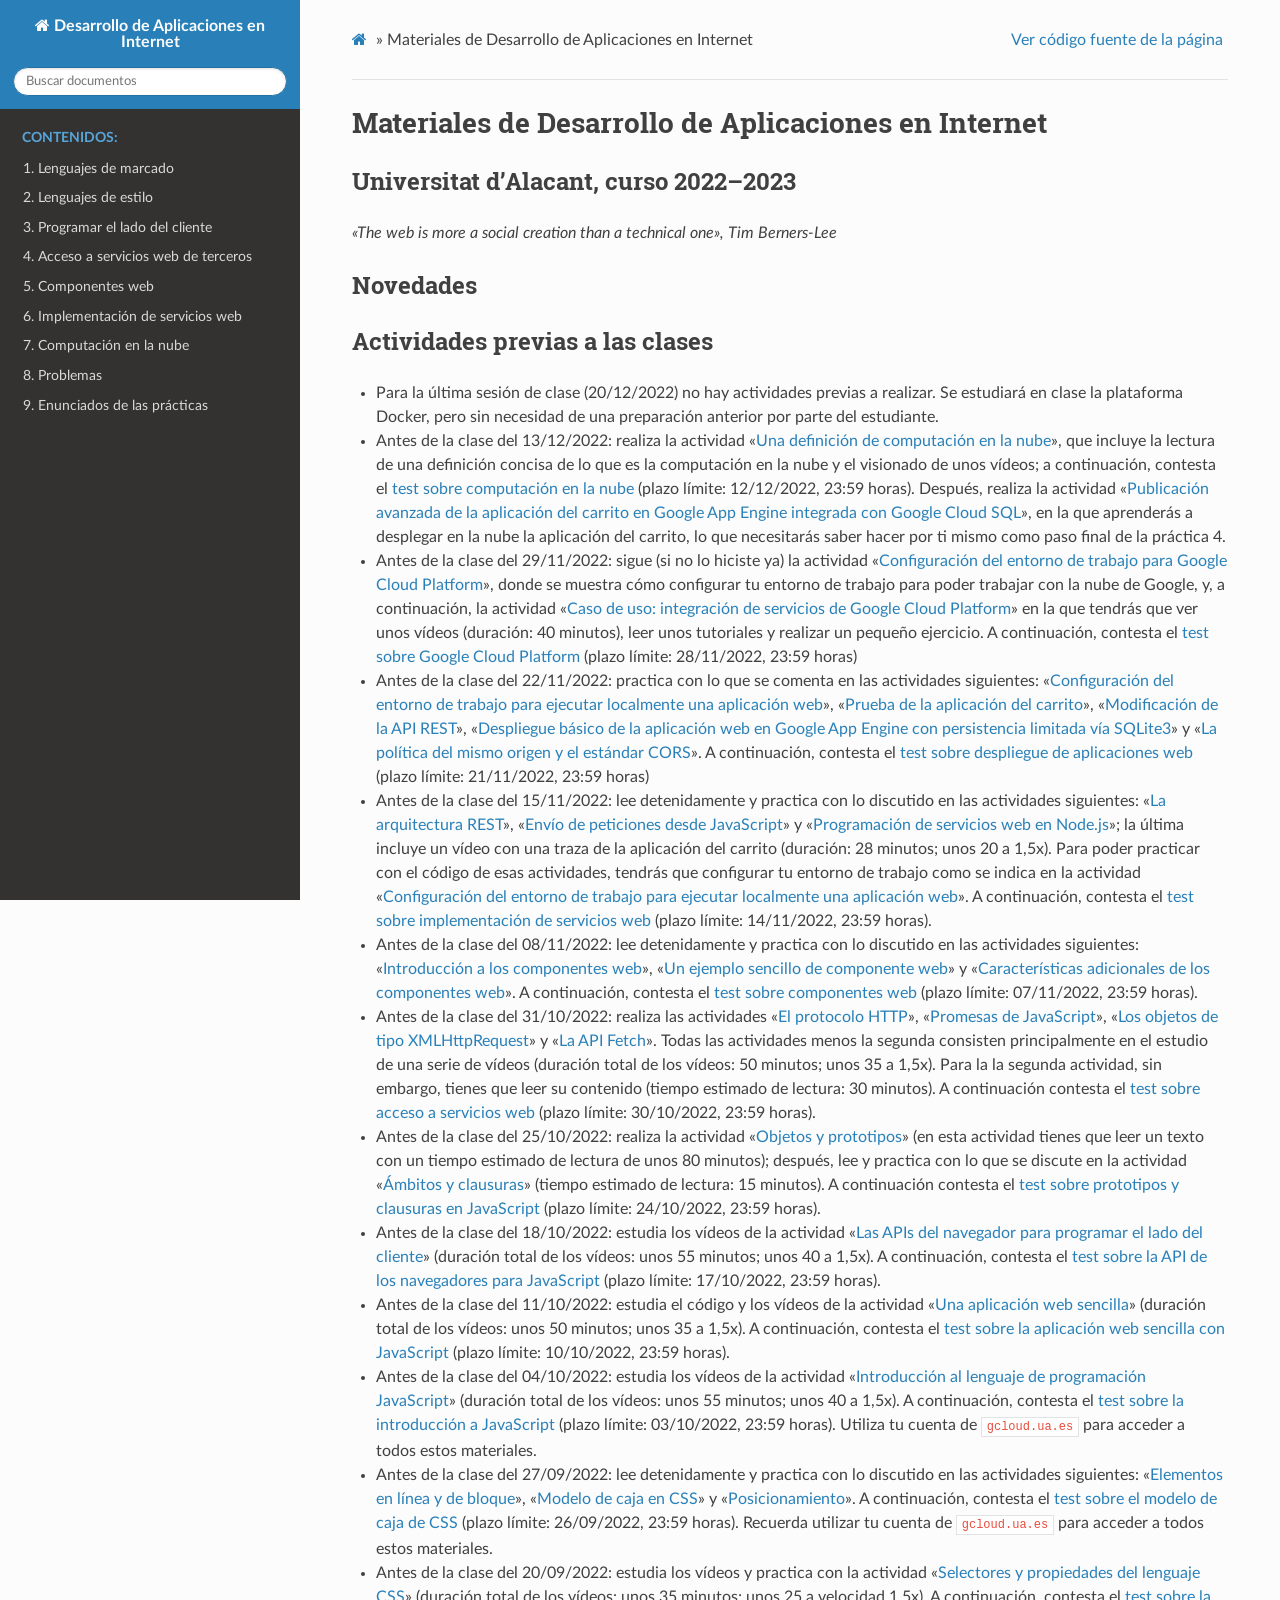
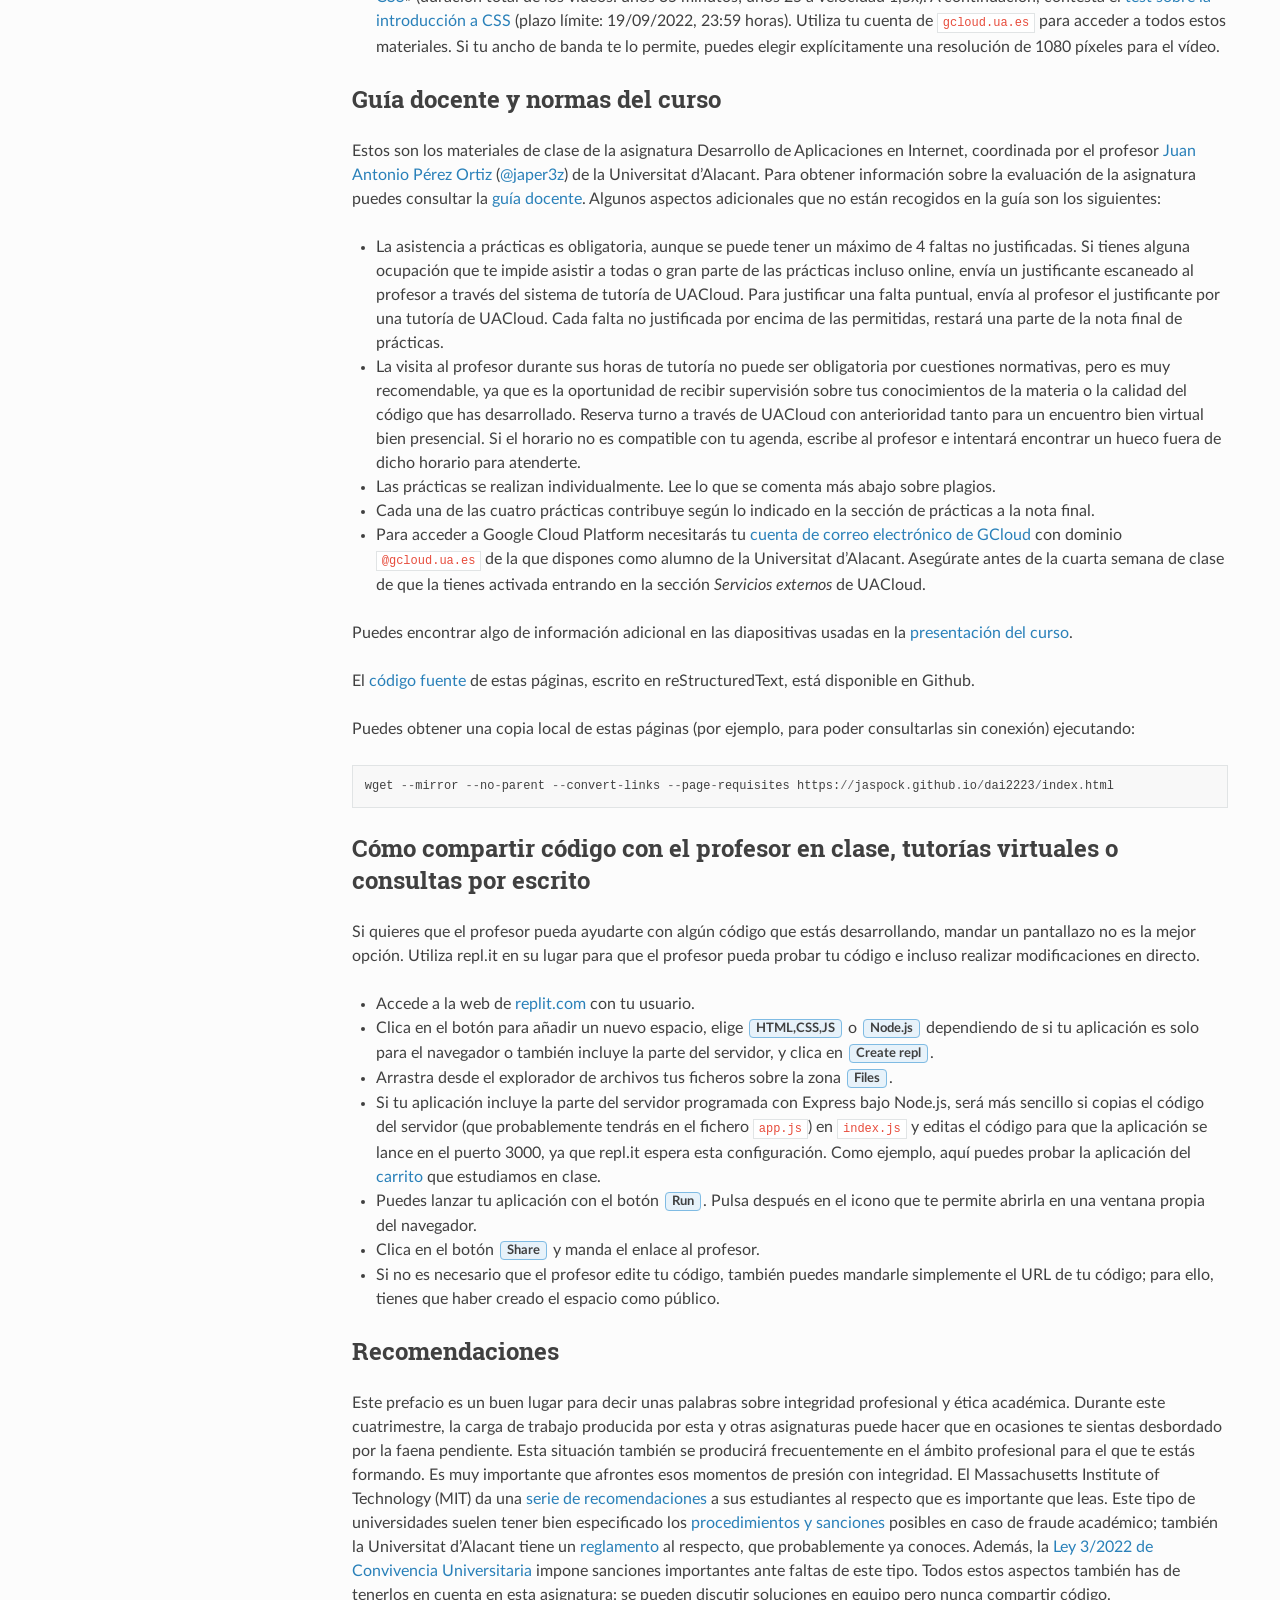
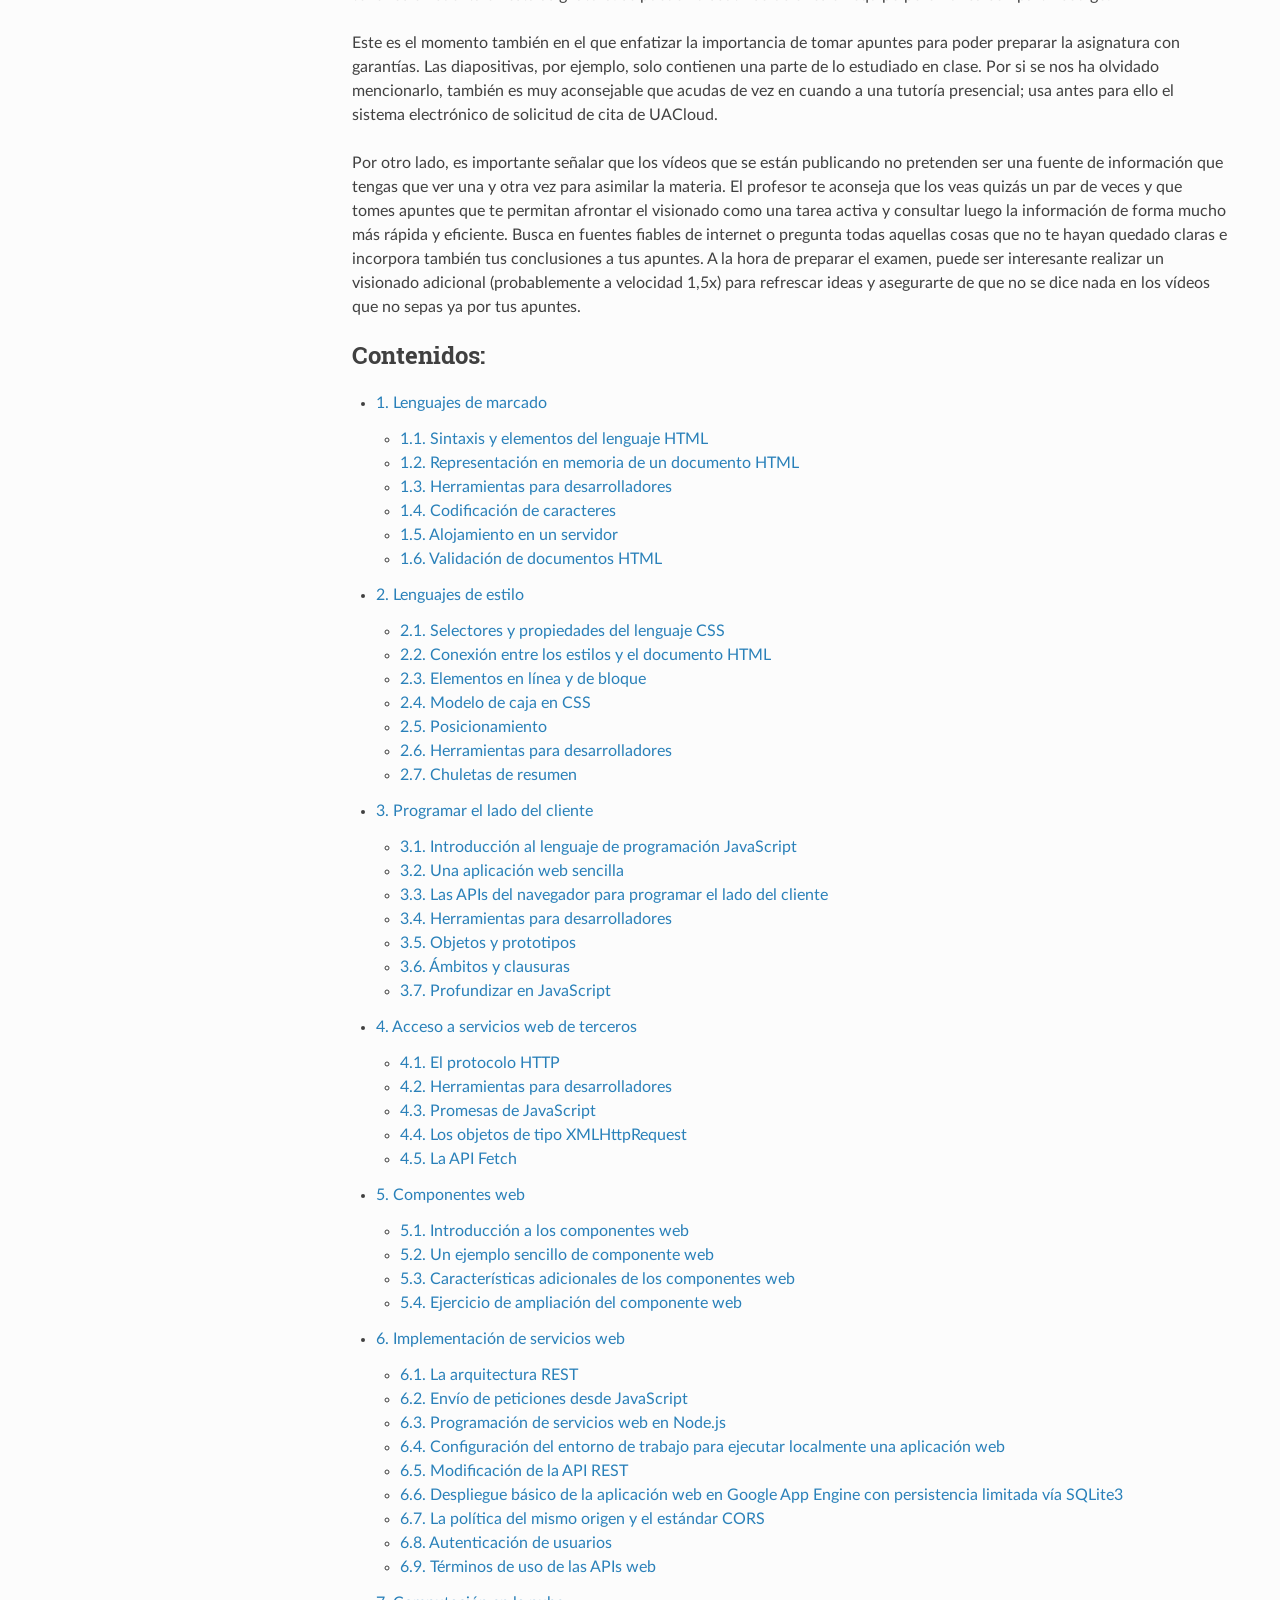
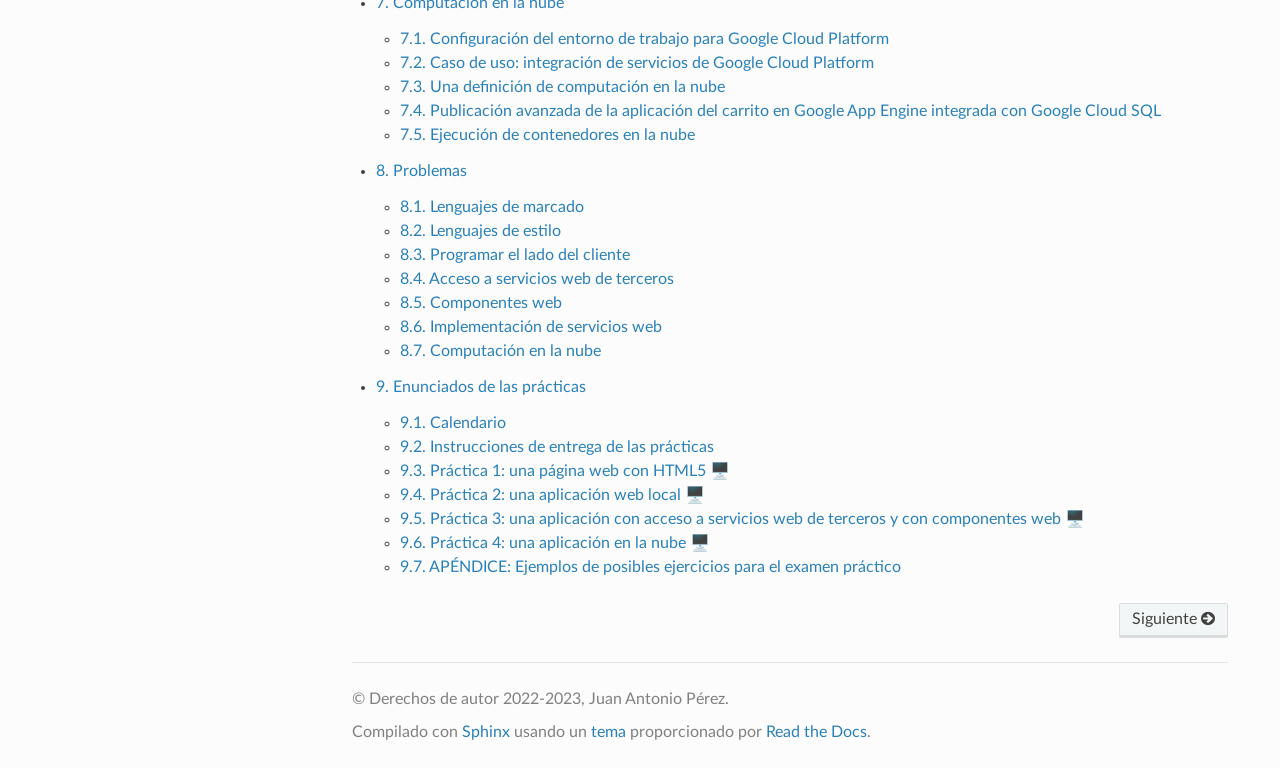
==== commit 87952082: "deploy: b1617b8e9ffa03851fd56b3ed61531f49cff0527" ====
--- a/index.html
+++ b/index.html
@@ -84,35 +84,6 @@
 </section>
 <section id="novedades">
 <h2>Novedades<a class="headerlink" href="#novedades" title="Enlace permanente a este encabezado"></a></h2>
-<table class="colwidths-given tablita docutils align-default">
-<colgroup>
-<col style="width: 10%" />
-<col style="width: 90%" />
-</colgroup>
-<tbody>
-<tr class="row-odd"><td><p>29 nov</p></td>
-<td><p>Ya puedes consultar en la <a class="reference external" href="https://www.dlsi.ua.es/alumnes/index.cgi?id=val">web del departamento</a> las notas de la práctica 3. Los apartados marcados con un asterisco cuentan la mitad que los otros.</p></td>
-</tr>
-<tr class="row-even"><td><p>08 nov</p></td>
-<td><p>Ya puedes consultar en la <a class="reference external" href="https://www.dlsi.ua.es/alumnes/index.cgi?id=val">web del departamento</a> las notas de la práctica 2. Los apartados marcados con un asterisco cuentan la cuarta parte que los otros.</p></td>
-</tr>
-<tr class="row-odd"><td><p>25 oct</p></td>
-<td><p>En UACloud se ha publicado un anuncio referente a las clases de la semana que viene que, recuerda, serán el lunes 31 de octubre.</p></td>
-</tr>
-<tr class="row-even"><td><p>24 oct</p></td>
-<td><p>Hace unos días se publicó un anuncio en UACloud respecto a la obtención de créditos educativos para usar Google Cloud Platform. Asegúrate de ir configurando tu cuenta para poder usarla dentro de pocas semanas en las prácticas.</p></td>
-</tr>
-<tr class="row-odd"><td><p>18 oct</p></td>
-<td><p>Ya puedes consultar en la <a class="reference external" href="https://www.dlsi.ua.es/alumnes/index.cgi?id=val">web del departamento</a> las notas de la práctica 1.</p></td>
-</tr>
-<tr class="row-even"><td><p>06 sep</p></td>
-<td><p>En la sección «<a class="reference internal" href="#label-actividades"><span class="std std-ref">Actividades previas a las clases</span></a>» podrás ir encontrando cada semana las actividades a realizar antes de la clase siguiente. Habrá también un enlace a un pequeño cuestionario que tienes que rellenar antes de las 23.59 del día anterior. Recuerda que estos cuestionarios contribuyen a la nota final. Consulta tras cada clase la sección «<a class="reference internal" href="#label-actividades"><span class="std std-ref">Actividades previas a las clases</span></a>» para comprobar si esa semana hay que realizar actividades antes de la clase siguiente. Ya tienes disponible las actividades y el cuestionario a realizar antes de la clase del 20 de septiembre de 2022.</p></td>
-</tr>
-<tr class="row-odd"><td><p>05 sep</p></td>
-<td><p>Ya está publicado el enunciado de la primera práctica. Las clases de teoría y prácticas comienzan el día 13 de septiembre.</p></td>
-</tr>
-</tbody>
-</table>
 </section>
 <section id="actividades-previas-a-las-clases">
 <span id="label-actividades"></span><h2>Actividades previas a las clases<a class="headerlink" href="#actividades-previas-a-las-clases" title="Enlace permanente a este encabezado"></a></h2>
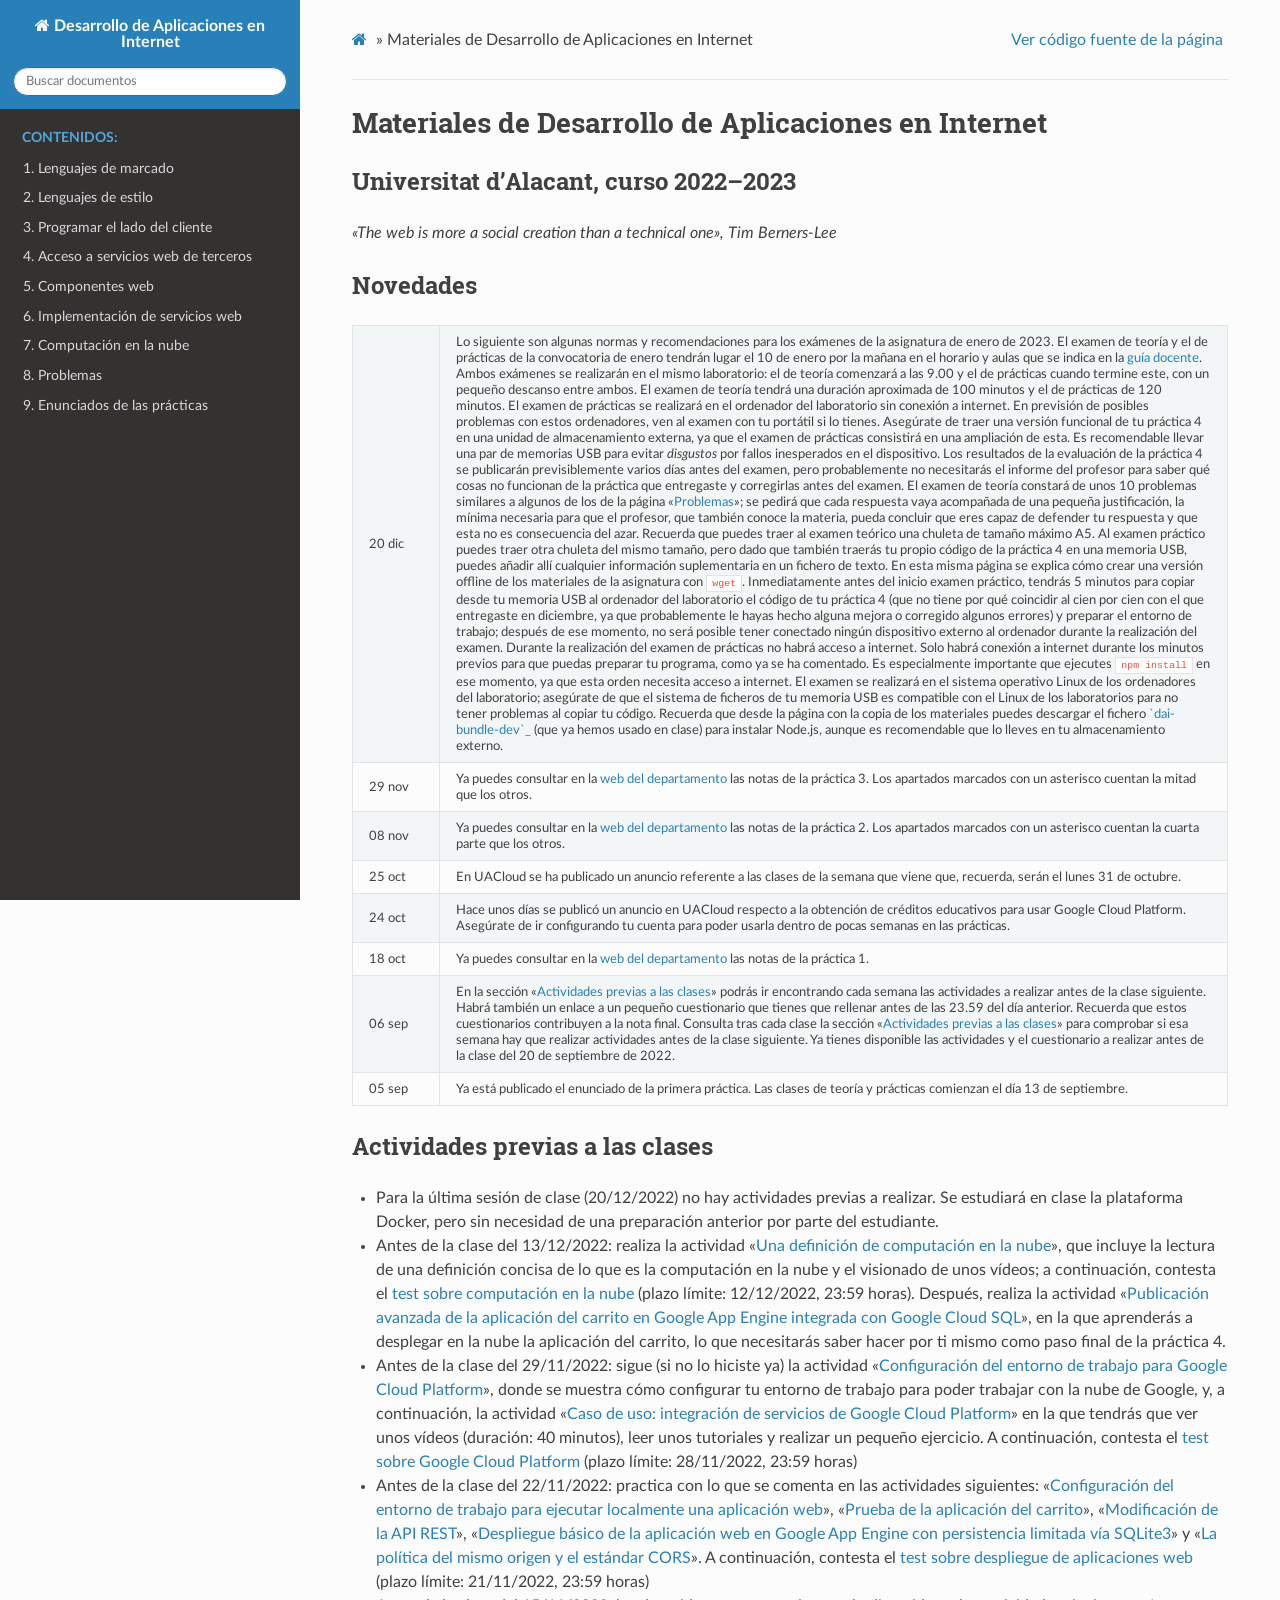
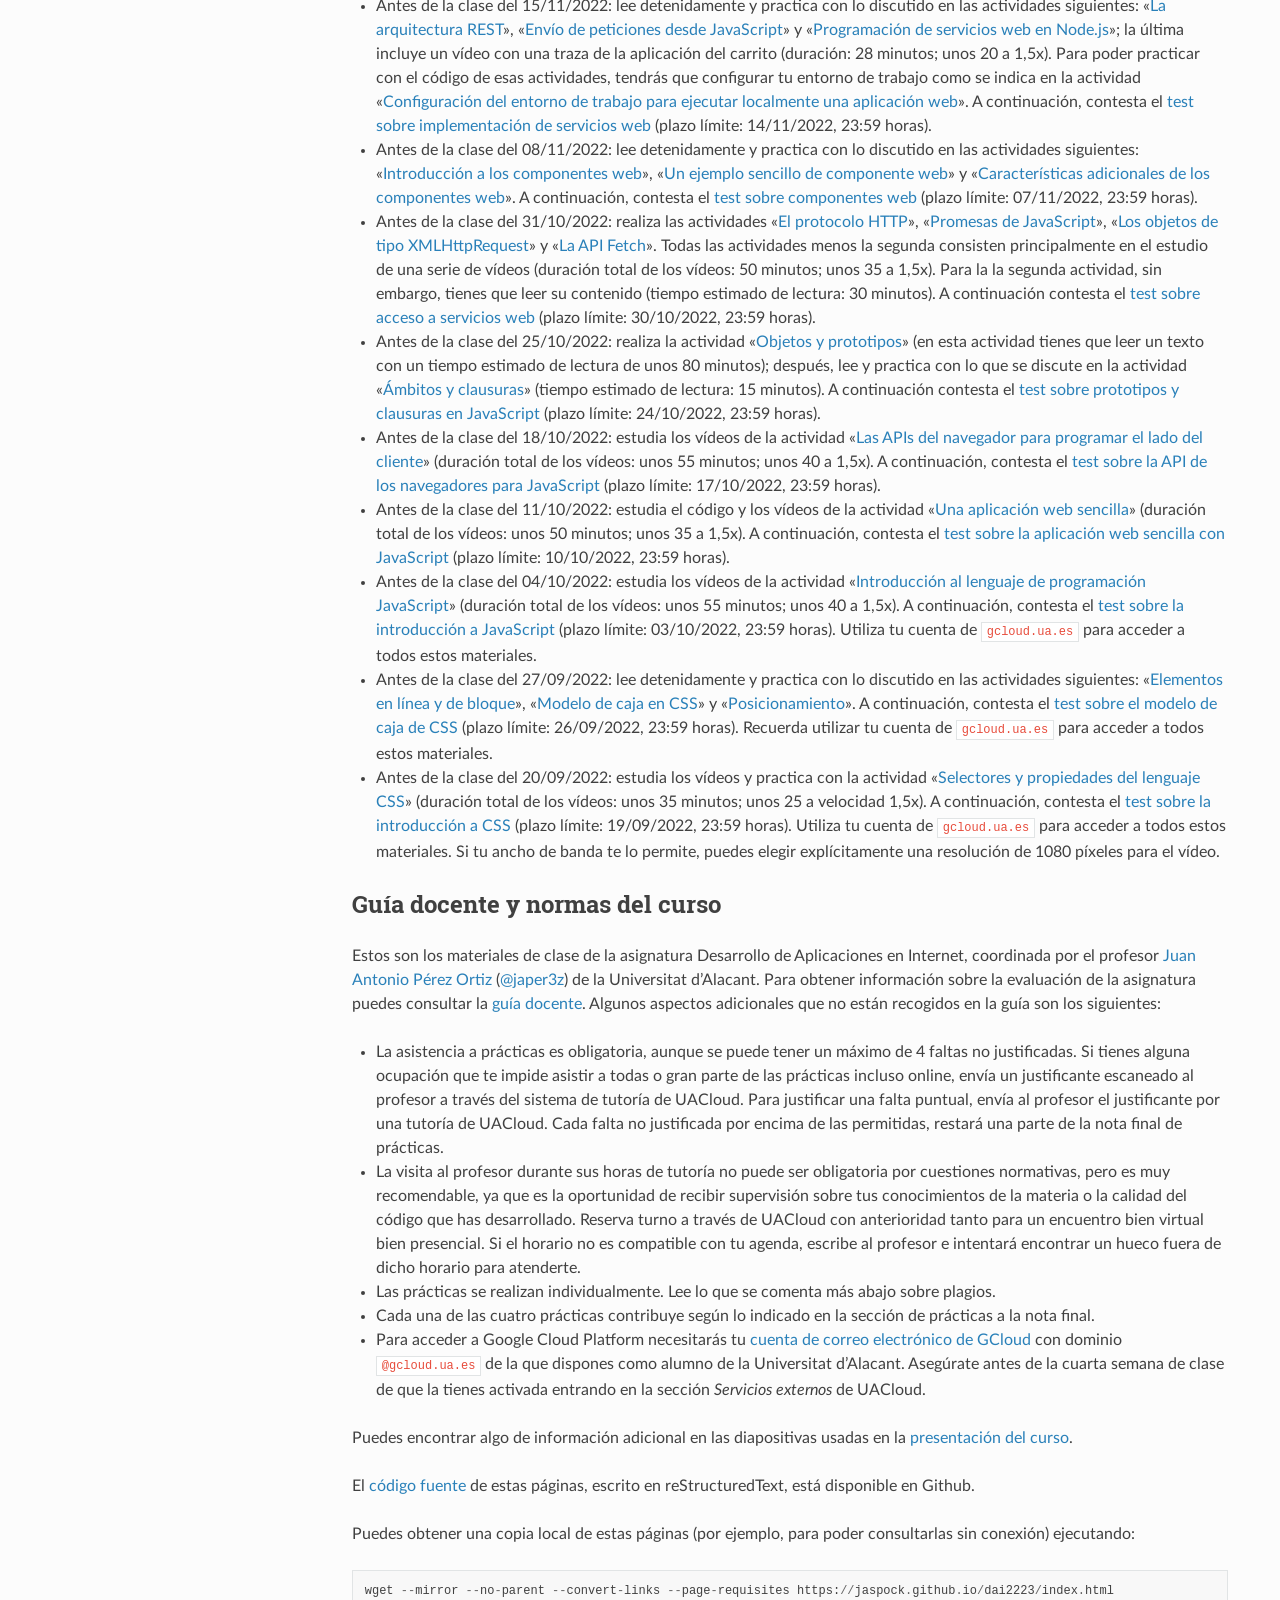
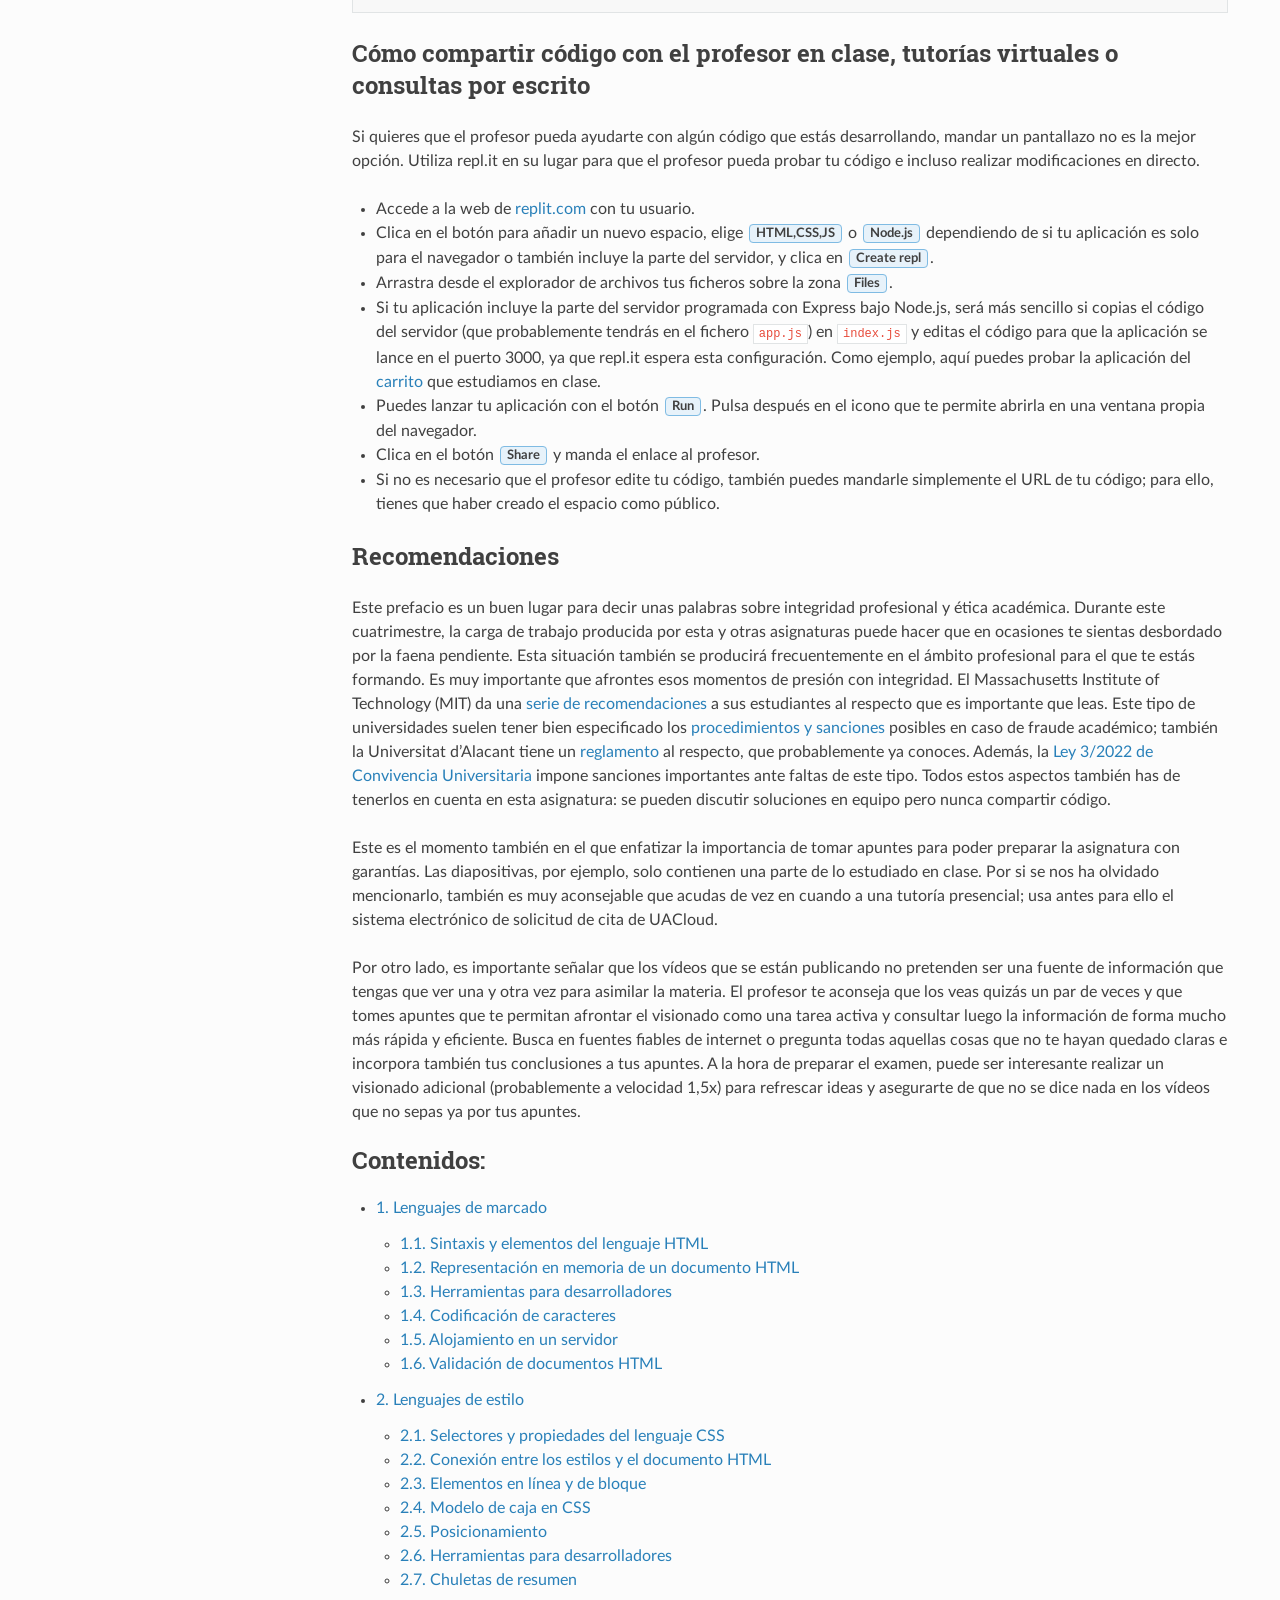
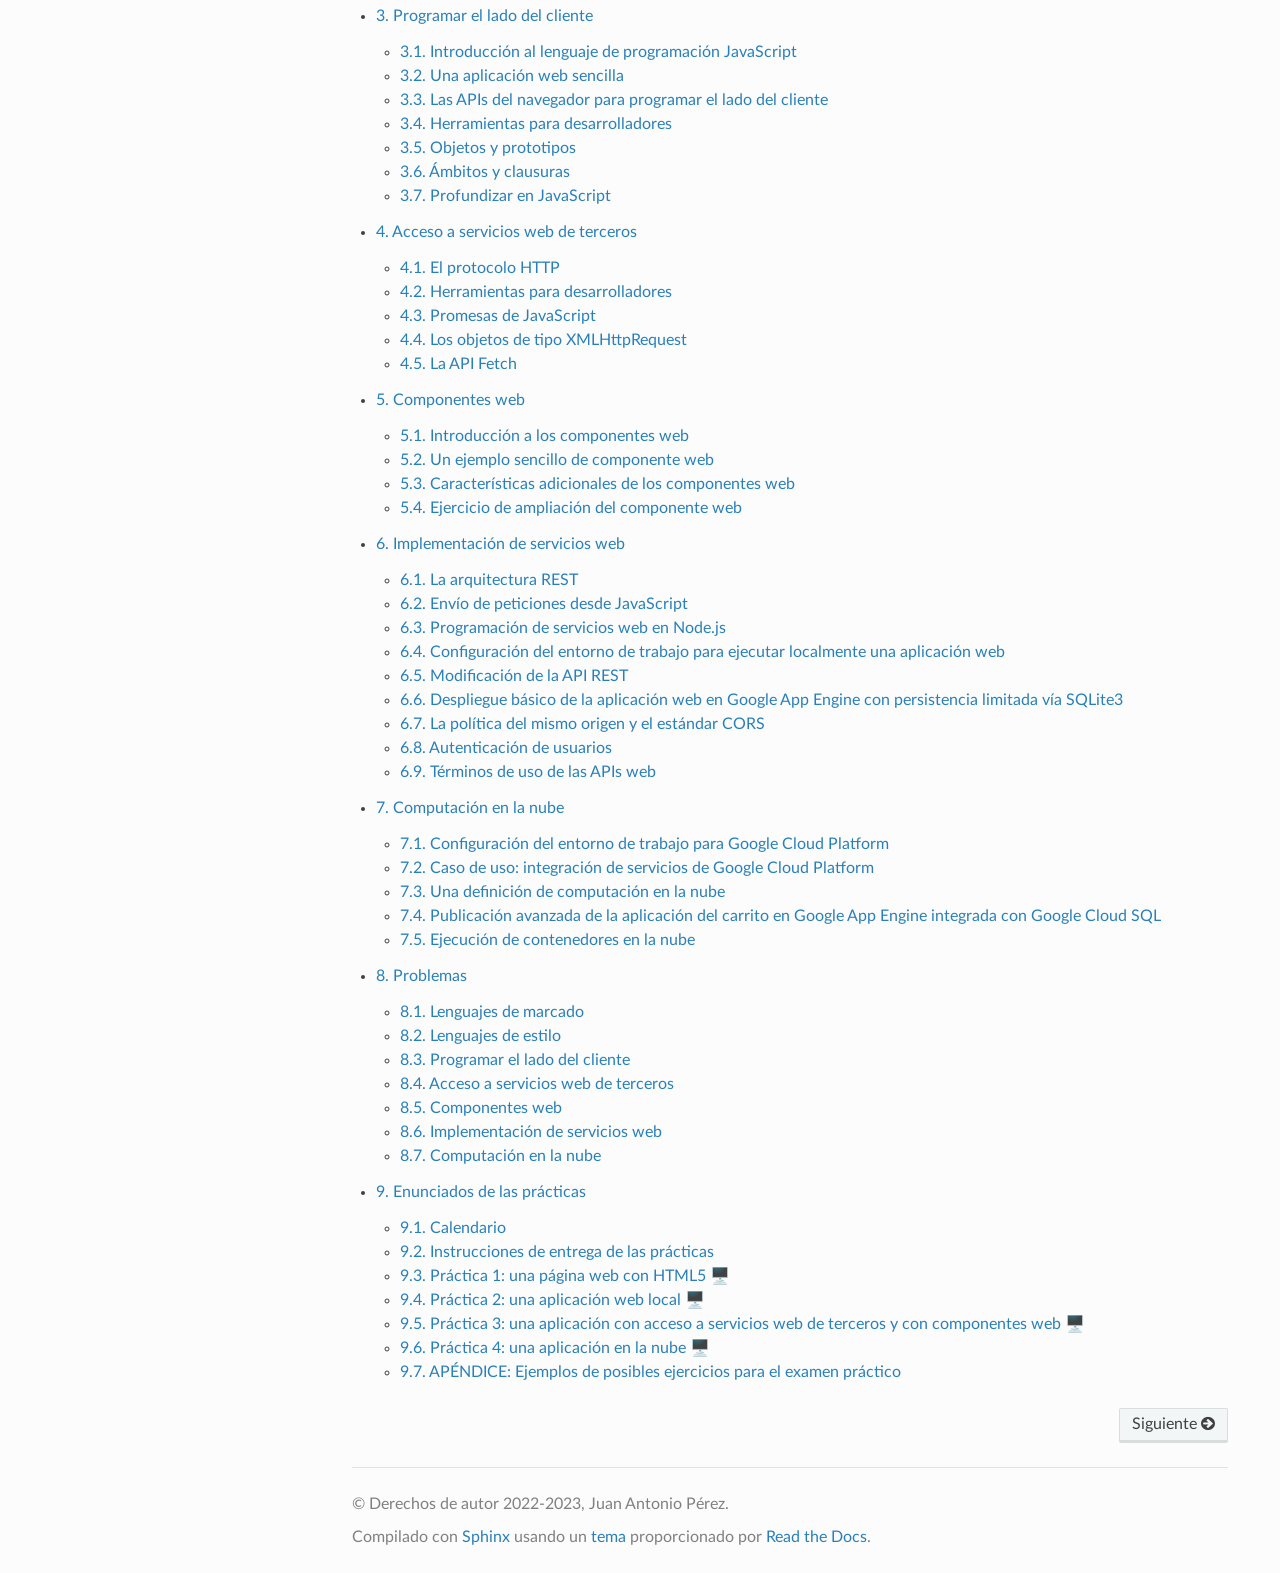
==== commit ca5caba6: "deploy: d90e61cbbffa3d30d182f0faa3d250938efdc0b3" ====
--- a/index.html
+++ b/index.html
@@ -84,6 +84,38 @@
 </section>
 <section id="novedades">
 <h2>Novedades<a class="headerlink" href="#novedades" title="Enlace permanente a este encabezado"></a></h2>
+<table class="colwidths-given tablita docutils align-default">
+<colgroup>
+<col style="width: 10%" />
+<col style="width: 90%" />
+</colgroup>
+<tbody>
+<tr class="row-odd"><td><p>20 dic</p></td>
+<td><p>Lo siguiente son algunas normas y recomendaciones para los exámenes de la asignatura de enero de 2023. El examen de teoría y el de prácticas de la convocatoria de enero tendrán lugar el 10 de enero por la mañana en el horario y aulas que se indica en la <a class="reference external" href="http://cv1.cpd.ua.es/ConsPlanesEstudio/cvFichaAsiEEES.asp?wCodEst=C203&amp;wcodasi=34063&amp;wLengua=C&amp;scaca=2022-23">guía docente</a>. Ambos exámenes se realizarán en el mismo laboratorio: el de teoría comenzará a las 9.00 y el de prácticas cuando termine este, con un pequeño descanso entre ambos. El examen de teoría tendrá una duración aproximada de 100 minutos y el de prácticas de 120 minutos. El examen de prácticas se realizará en el ordenador del laboratorio sin conexión a internet. En previsión de posibles problemas con estos ordenadores, ven al examen con tu portátil si lo tienes. Asegúrate de traer una versión funcional de tu práctica 4 en una unidad de almacenamiento externa, ya que el examen de prácticas consistirá en una ampliación de esta. Es recomendable llevar una par de memorias USB para evitar <em>disgustos</em> por fallos inesperados en el dispositivo. Los resultados de la evaluación de la práctica 4 se publicarán previsiblemente varios días antes del examen, pero probablemente no necesitarás el informe del profesor para saber qué cosas no funcionan de la práctica que entregaste y corregirlas antes del examen. El examen de teoría constará de unos 10 problemas similares a algunos de los de la página «<a class="reference internal" href="problemas.html#label-problemas"><span class="std std-ref">Problemas</span></a>»; se pedirá que cada respuesta vaya acompañada de una pequeña justificación, la mínima necesaria para que el profesor, que también conoce la materia, pueda concluir que eres capaz de defender tu respuesta y que esta no es consecuencia del azar. Recuerda que puedes traer al examen teórico una chuleta de tamaño máximo A5. Al examen práctico puedes traer otra chuleta del mismo tamaño, pero dado que también traerás tu propio código de la práctica 4 en una memoria USB, puedes añadir allí cualquier información suplementaria en un fichero de texto. En esta misma página se explica cómo crear una versión offline de los materiales de la asignatura con <code class="docutils literal notranslate"><span class="pre">wget</span></code>. Inmediatamente antes del inicio examen práctico, tendrás 5 minutos para copiar desde tu memoria USB al ordenador del laboratorio el código de tu práctica 4 (que no tiene por qué coincidir al cien por cien con el que entregaste en diciembre, ya que probablemente le hayas hecho alguna mejora o corregido algunos errores) y preparar el entorno de trabajo; después de ese momento, no será posible tener conectado ningún dispositivo externo al ordenador durante la realización del examen. Durante la realización del examen de prácticas no habrá acceso a internet. Solo habrá conexión a internet durante los minutos previos para que puedas preparar tu programa, como ya se ha comentado. Es especialmente importante que ejecutes <code class="docutils literal notranslate"><span class="pre">npm</span> <span class="pre">install</span></code> en ese momento, ya que esta orden necesita acceso a internet. El examen se realizará en el sistema operativo Linux de los ordenadores del laboratorio; asegúrate de que el sistema de ficheros de tu memoria USB es compatible con el Linux de los laboratorios para no tener problemas al copiar tu código. Recuerda que desde la página con la copia de los materiales puedes descargar el fichero <a href="#id1"><span class="problematic" id="id2">`dai-bundle-dev`_</span></a> (que ya hemos usado en clase) para instalar Node.js, aunque es recomendable que lo lleves en tu almacenamiento externo.</p></td>
+</tr>
+<tr class="row-even"><td><p>29 nov</p></td>
+<td><p>Ya puedes consultar en la <a class="reference external" href="https://www.dlsi.ua.es/alumnes/index.cgi?id=val">web del departamento</a> las notas de la práctica 3. Los apartados marcados con un asterisco cuentan la mitad que los otros.</p></td>
+</tr>
+<tr class="row-odd"><td><p>08 nov</p></td>
+<td><p>Ya puedes consultar en la <a class="reference external" href="https://www.dlsi.ua.es/alumnes/index.cgi?id=val">web del departamento</a> las notas de la práctica 2. Los apartados marcados con un asterisco cuentan la cuarta parte que los otros.</p></td>
+</tr>
+<tr class="row-even"><td><p>25 oct</p></td>
+<td><p>En UACloud se ha publicado un anuncio referente a las clases de la semana que viene que, recuerda, serán el lunes 31 de octubre.</p></td>
+</tr>
+<tr class="row-odd"><td><p>24 oct</p></td>
+<td><p>Hace unos días se publicó un anuncio en UACloud respecto a la obtención de créditos educativos para usar Google Cloud Platform. Asegúrate de ir configurando tu cuenta para poder usarla dentro de pocas semanas en las prácticas.</p></td>
+</tr>
+<tr class="row-even"><td><p>18 oct</p></td>
+<td><p>Ya puedes consultar en la <a class="reference external" href="https://www.dlsi.ua.es/alumnes/index.cgi?id=val">web del departamento</a> las notas de la práctica 1.</p></td>
+</tr>
+<tr class="row-odd"><td><p>06 sep</p></td>
+<td><p>En la sección «<a class="reference internal" href="#label-actividades"><span class="std std-ref">Actividades previas a las clases</span></a>» podrás ir encontrando cada semana las actividades a realizar antes de la clase siguiente. Habrá también un enlace a un pequeño cuestionario que tienes que rellenar antes de las 23.59 del día anterior. Recuerda que estos cuestionarios contribuyen a la nota final. Consulta tras cada clase la sección «<a class="reference internal" href="#label-actividades"><span class="std std-ref">Actividades previas a las clases</span></a>» para comprobar si esa semana hay que realizar actividades antes de la clase siguiente. Ya tienes disponible las actividades y el cuestionario a realizar antes de la clase del 20 de septiembre de 2022.</p></td>
+</tr>
+<tr class="row-even"><td><p>05 sep</p></td>
+<td><p>Ya está publicado el enunciado de la primera práctica. Las clases de teoría y prácticas comienzan el día 13 de septiembre.</p></td>
+</tr>
+</tbody>
+</table>
 </section>
 <section id="actividades-previas-a-las-clases">
 <span id="label-actividades"></span><h2>Actividades previas a las clases<a class="headerlink" href="#actividades-previas-a-las-clases" title="Enlace permanente a este encabezado"></a></h2>
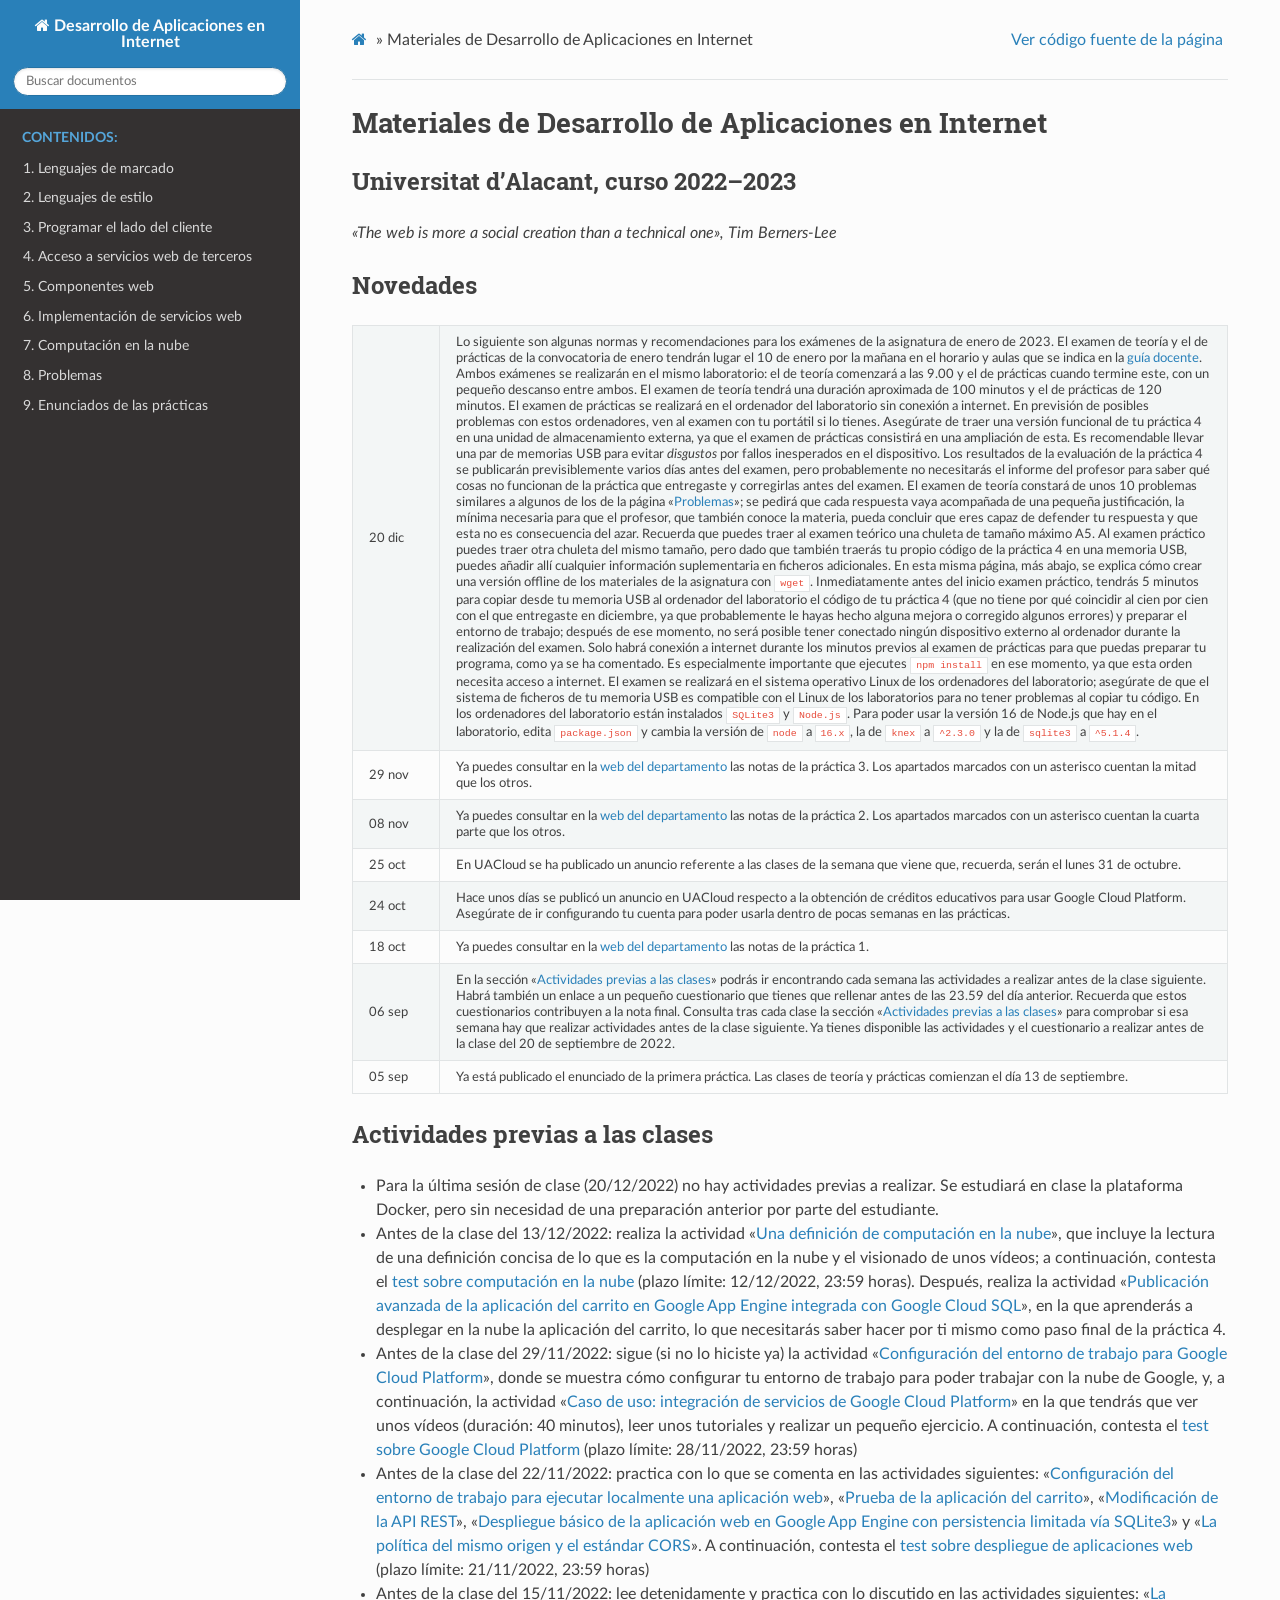
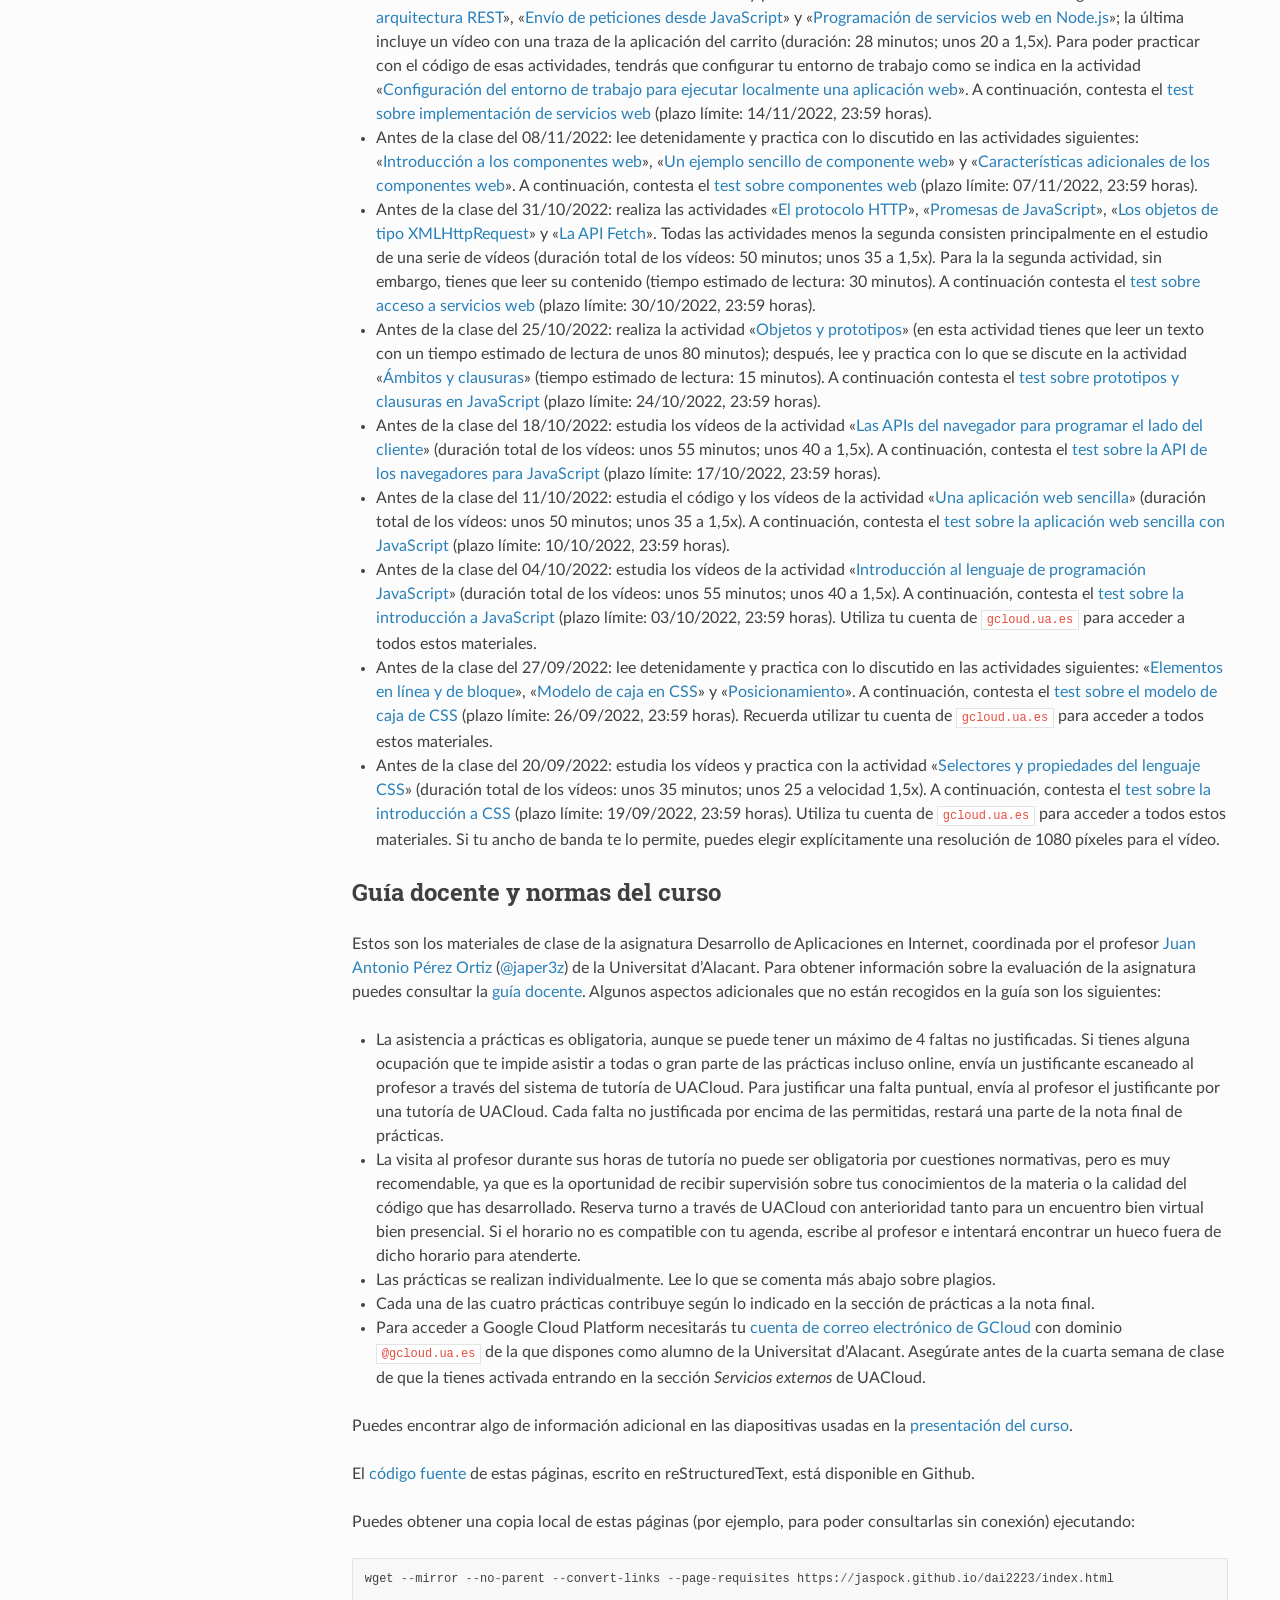
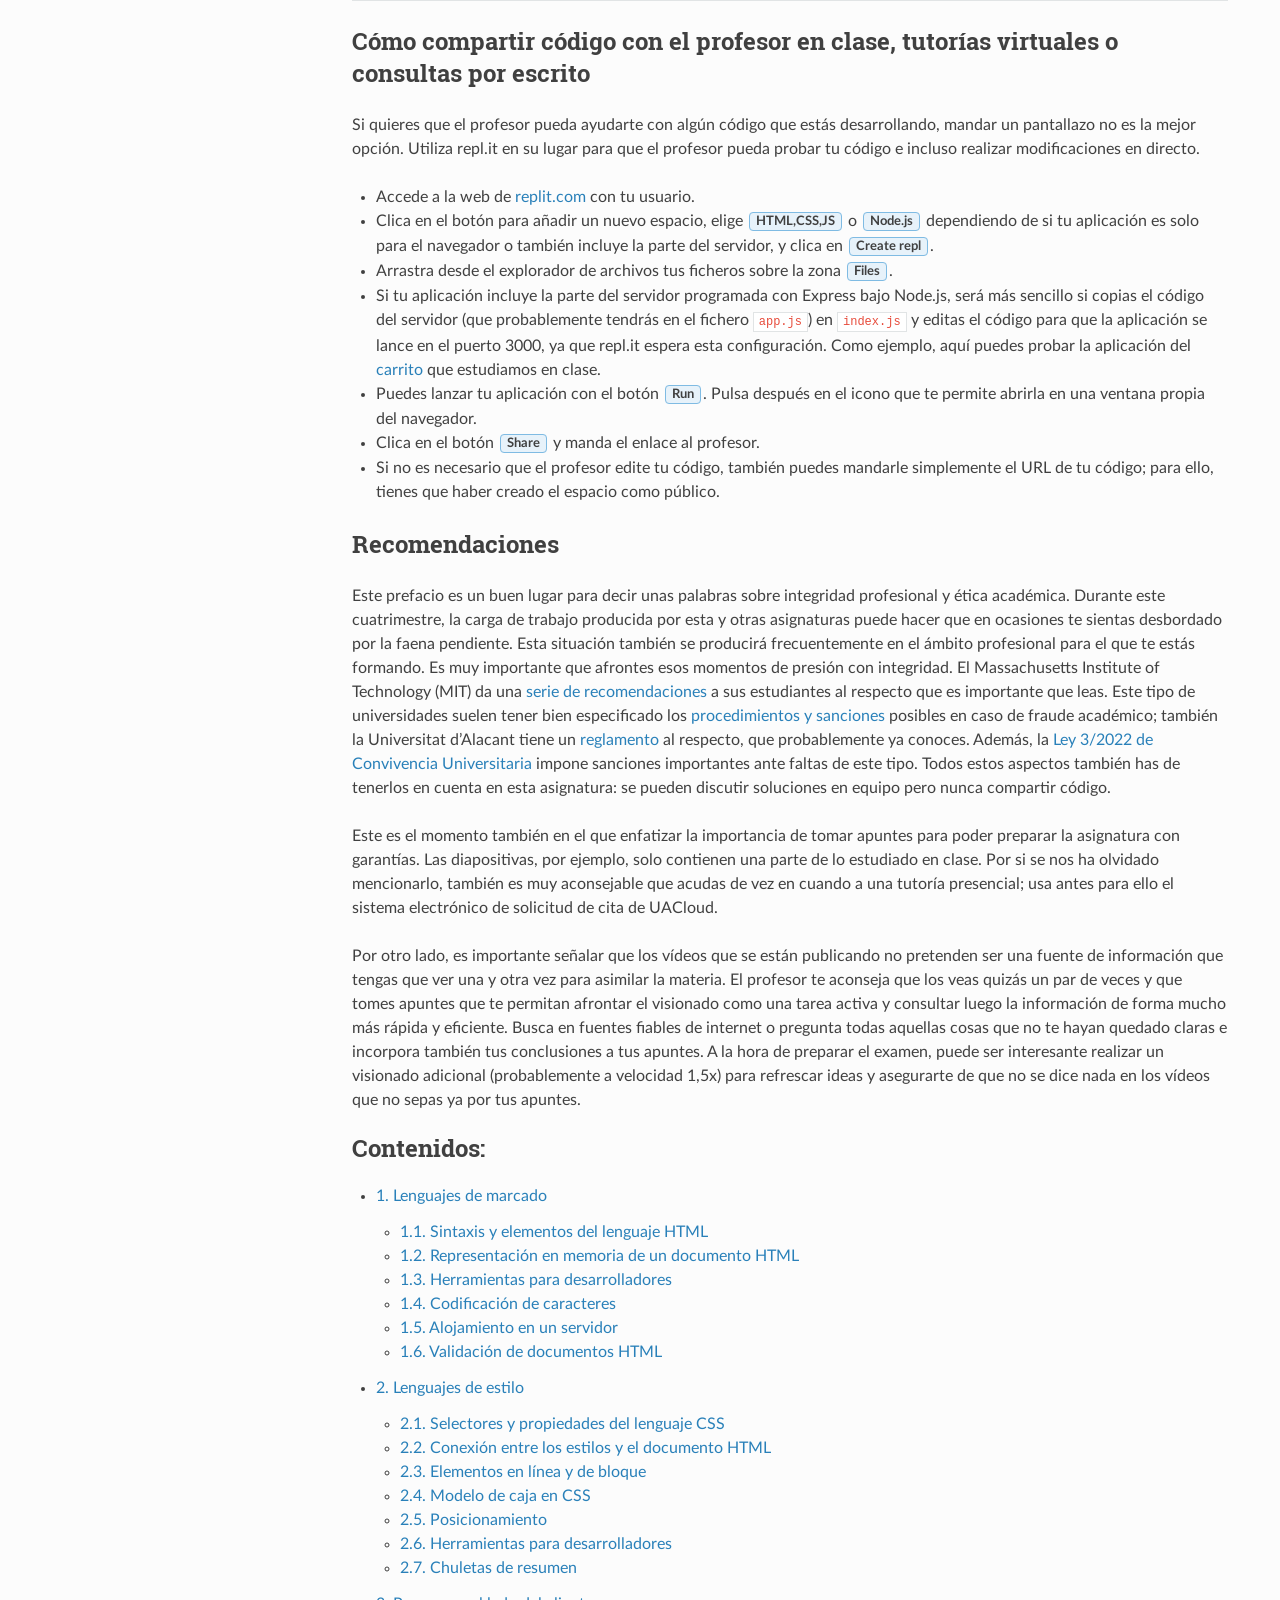
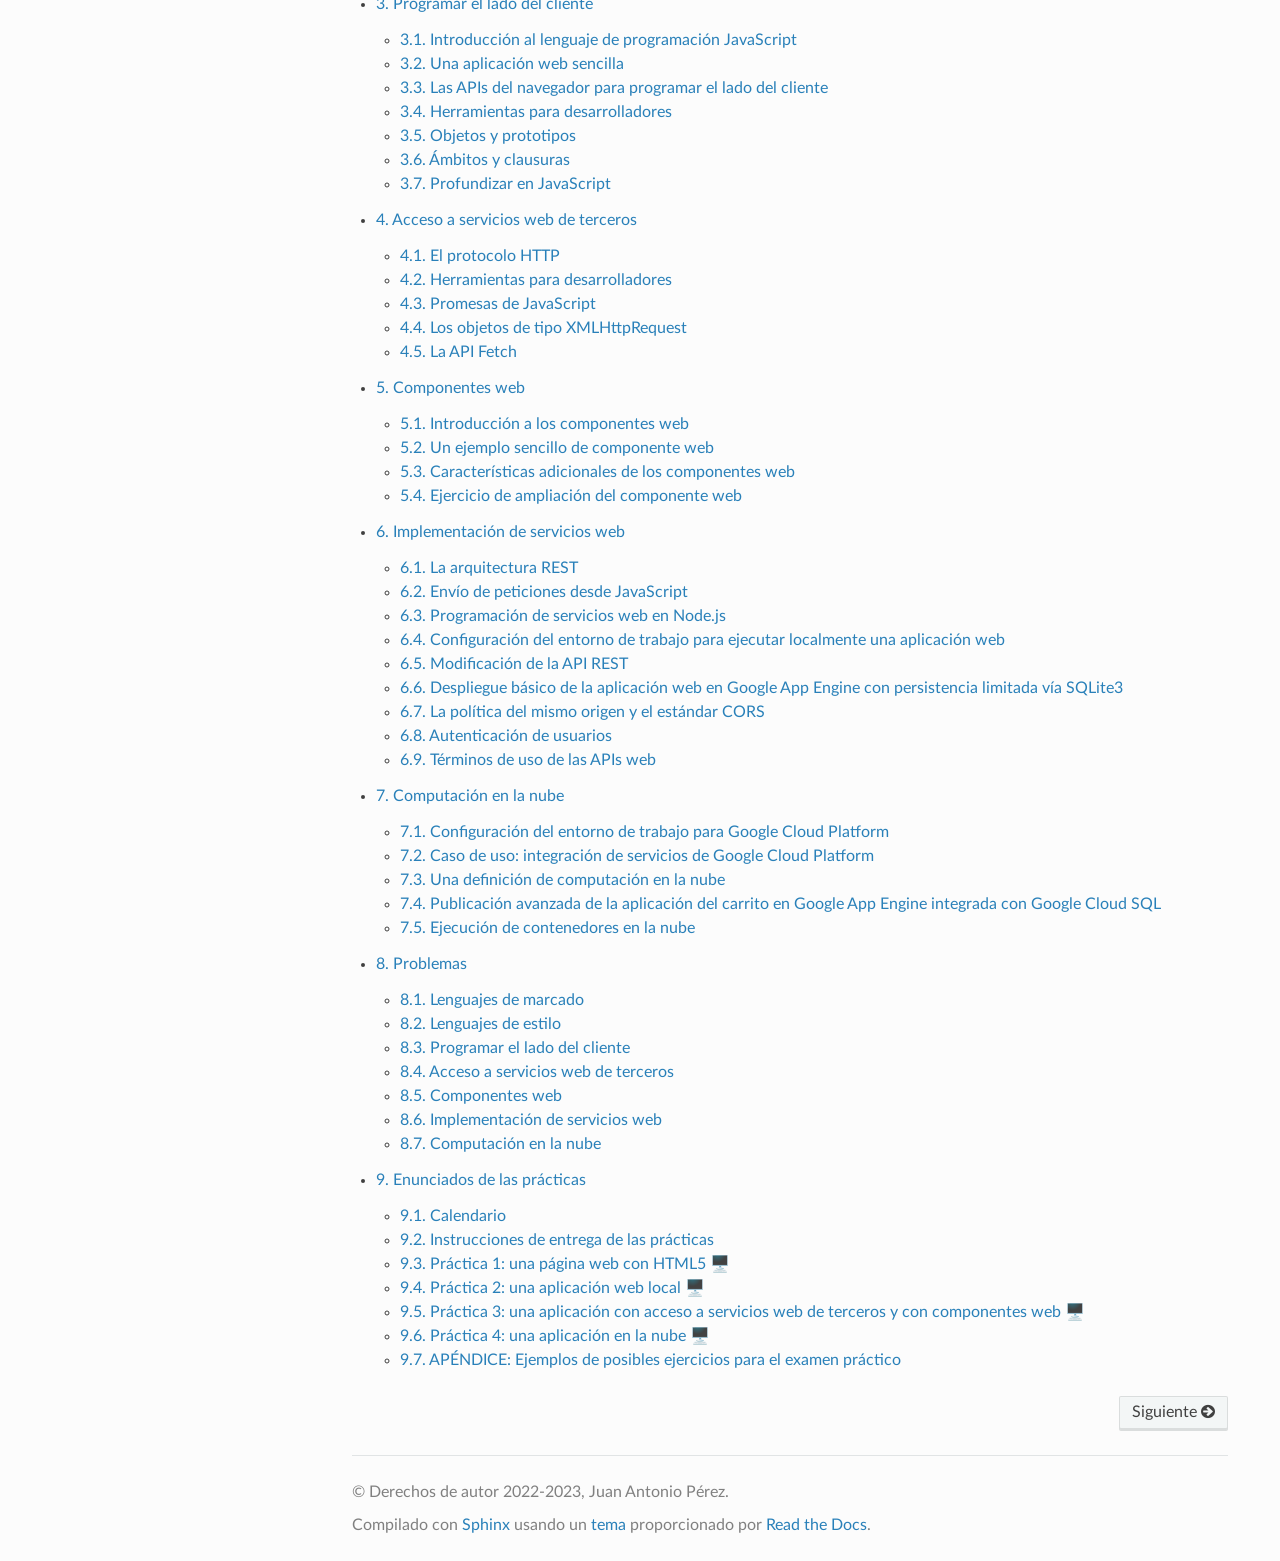
==== commit 8a1729aa: "deploy: 99405c1490f7796dd870e4e7cb3b99053d2dcc9e" ====
--- a/index.html
+++ b/index.html
@@ -91,7 +91,7 @@
 </colgroup>
 <tbody>
 <tr class="row-odd"><td><p>20 dic</p></td>
-<td><p>Lo siguiente son algunas normas y recomendaciones para los exámenes de la asignatura de enero de 2023. El examen de teoría y el de prácticas de la convocatoria de enero tendrán lugar el 10 de enero por la mañana en el horario y aulas que se indica en la <a class="reference external" href="http://cv1.cpd.ua.es/ConsPlanesEstudio/cvFichaAsiEEES.asp?wCodEst=C203&amp;wcodasi=34063&amp;wLengua=C&amp;scaca=2022-23">guía docente</a>. Ambos exámenes se realizarán en el mismo laboratorio: el de teoría comenzará a las 9.00 y el de prácticas cuando termine este, con un pequeño descanso entre ambos. El examen de teoría tendrá una duración aproximada de 100 minutos y el de prácticas de 120 minutos. El examen de prácticas se realizará en el ordenador del laboratorio sin conexión a internet. En previsión de posibles problemas con estos ordenadores, ven al examen con tu portátil si lo tienes. Asegúrate de traer una versión funcional de tu práctica 4 en una unidad de almacenamiento externa, ya que el examen de prácticas consistirá en una ampliación de esta. Es recomendable llevar una par de memorias USB para evitar <em>disgustos</em> por fallos inesperados en el dispositivo. Los resultados de la evaluación de la práctica 4 se publicarán previsiblemente varios días antes del examen, pero probablemente no necesitarás el informe del profesor para saber qué cosas no funcionan de la práctica que entregaste y corregirlas antes del examen. El examen de teoría constará de unos 10 problemas similares a algunos de los de la página «<a class="reference internal" href="problemas.html#label-problemas"><span class="std std-ref">Problemas</span></a>»; se pedirá que cada respuesta vaya acompañada de una pequeña justificación, la mínima necesaria para que el profesor, que también conoce la materia, pueda concluir que eres capaz de defender tu respuesta y que esta no es consecuencia del azar. Recuerda que puedes traer al examen teórico una chuleta de tamaño máximo A5. Al examen práctico puedes traer otra chuleta del mismo tamaño, pero dado que también traerás tu propio código de la práctica 4 en una memoria USB, puedes añadir allí cualquier información suplementaria en un fichero de texto. En esta misma página se explica cómo crear una versión offline de los materiales de la asignatura con <code class="docutils literal notranslate"><span class="pre">wget</span></code>. Inmediatamente antes del inicio examen práctico, tendrás 5 minutos para copiar desde tu memoria USB al ordenador del laboratorio el código de tu práctica 4 (que no tiene por qué coincidir al cien por cien con el que entregaste en diciembre, ya que probablemente le hayas hecho alguna mejora o corregido algunos errores) y preparar el entorno de trabajo; después de ese momento, no será posible tener conectado ningún dispositivo externo al ordenador durante la realización del examen. Durante la realización del examen de prácticas no habrá acceso a internet. Solo habrá conexión a internet durante los minutos previos para que puedas preparar tu programa, como ya se ha comentado. Es especialmente importante que ejecutes <code class="docutils literal notranslate"><span class="pre">npm</span> <span class="pre">install</span></code> en ese momento, ya que esta orden necesita acceso a internet. El examen se realizará en el sistema operativo Linux de los ordenadores del laboratorio; asegúrate de que el sistema de ficheros de tu memoria USB es compatible con el Linux de los laboratorios para no tener problemas al copiar tu código. Recuerda que desde la página con la copia de los materiales puedes descargar el fichero <a href="#id1"><span class="problematic" id="id2">`dai-bundle-dev`_</span></a> (que ya hemos usado en clase) para instalar Node.js, aunque es recomendable que lo lleves en tu almacenamiento externo.</p></td>
+<td><p>Lo siguiente son algunas normas y recomendaciones para los exámenes de la asignatura de enero de 2023. El examen de teoría y el de prácticas de la convocatoria de enero tendrán lugar el 10 de enero por la mañana en el horario y aulas que se indica en la <a class="reference external" href="http://cv1.cpd.ua.es/ConsPlanesEstudio/cvFichaAsiEEES.asp?wCodEst=C203&amp;wcodasi=34063&amp;wLengua=C&amp;scaca=2022-23">guía docente</a>. Ambos exámenes se realizarán en el mismo laboratorio: el de teoría comenzará a las 9.00 y el de prácticas cuando termine este, con un pequeño descanso entre ambos. El examen de teoría tendrá una duración aproximada de 100 minutos y el de prácticas de 120 minutos. El examen de prácticas se realizará en el ordenador del laboratorio sin conexión a internet. En previsión de posibles problemas con estos ordenadores, ven al examen con tu portátil si lo tienes. Asegúrate de traer una versión funcional de tu práctica 4 en una unidad de almacenamiento externa, ya que el examen de prácticas consistirá en una ampliación de esta. Es recomendable llevar una par de memorias USB para evitar <em>disgustos</em> por fallos inesperados en el dispositivo. Los resultados de la evaluación de la práctica 4 se publicarán previsiblemente varios días antes del examen, pero probablemente no necesitarás el informe del profesor para saber qué cosas no funcionan de la práctica que entregaste y corregirlas antes del examen. El examen de teoría constará de unos 10 problemas similares a algunos de los de la página «<a class="reference internal" href="problemas.html#label-problemas"><span class="std std-ref">Problemas</span></a>»; se pedirá que cada respuesta vaya acompañada de una pequeña justificación, la mínima necesaria para que el profesor, que también conoce la materia, pueda concluir que eres capaz de defender tu respuesta y que esta no es consecuencia del azar. Recuerda que puedes traer al examen teórico una chuleta de tamaño máximo A5. Al examen práctico puedes traer otra chuleta del mismo tamaño, pero dado que también traerás tu propio código de la práctica 4 en una memoria USB, puedes añadir allí cualquier información suplementaria en ficheros adicionales. En esta misma página, más abajo, se explica cómo crear una versión offline de los materiales de la asignatura con <code class="docutils literal notranslate"><span class="pre">wget</span></code>. Inmediatamente antes del inicio examen práctico, tendrás 5 minutos para copiar desde tu memoria USB al ordenador del laboratorio el código de tu práctica 4 (que no tiene por qué coincidir al cien por cien con el que entregaste en diciembre, ya que probablemente le hayas hecho alguna mejora o corregido algunos errores) y preparar el entorno de trabajo; después de ese momento, no será posible tener conectado ningún dispositivo externo al ordenador durante la realización del examen. Solo habrá conexión a internet durante los minutos previos al examen de prácticas para que puedas preparar tu programa, como ya se ha comentado. Es especialmente importante que ejecutes <code class="docutils literal notranslate"><span class="pre">npm</span> <span class="pre">install</span></code> en ese momento, ya que esta orden necesita acceso a internet. El examen se realizará en el sistema operativo Linux de los ordenadores del laboratorio; asegúrate de que el sistema de ficheros de tu memoria USB es compatible con el Linux de los laboratorios para no tener problemas al copiar tu código. En los ordenadores del laboratorio están instalados <code class="docutils literal notranslate"><span class="pre">SQLite3</span></code> y <code class="docutils literal notranslate"><span class="pre">Node.js</span></code>. Para poder usar la versión 16 de Node.js que hay en el laboratorio, edita <code class="docutils literal notranslate"><span class="pre">package.json</span></code> y cambia la versión de <code class="docutils literal notranslate"><span class="pre">node</span></code> a <code class="docutils literal notranslate"><span class="pre">16.x</span></code>, la de <code class="docutils literal notranslate"><span class="pre">knex</span></code> a <code class="docutils literal notranslate"><span class="pre">^2.3.0</span></code> y la de <code class="docutils literal notranslate"><span class="pre">sqlite3</span></code> a <code class="docutils literal notranslate"><span class="pre">^5.1.4</span></code>.</p></td>
 </tr>
 <tr class="row-even"><td><p>29 nov</p></td>
 <td><p>Ya puedes consultar en la <a class="reference external" href="https://www.dlsi.ua.es/alumnes/index.cgi?id=val">web del departamento</a> las notas de la práctica 3. Los apartados marcados con un asterisco cuentan la mitad que los otros.</p></td>
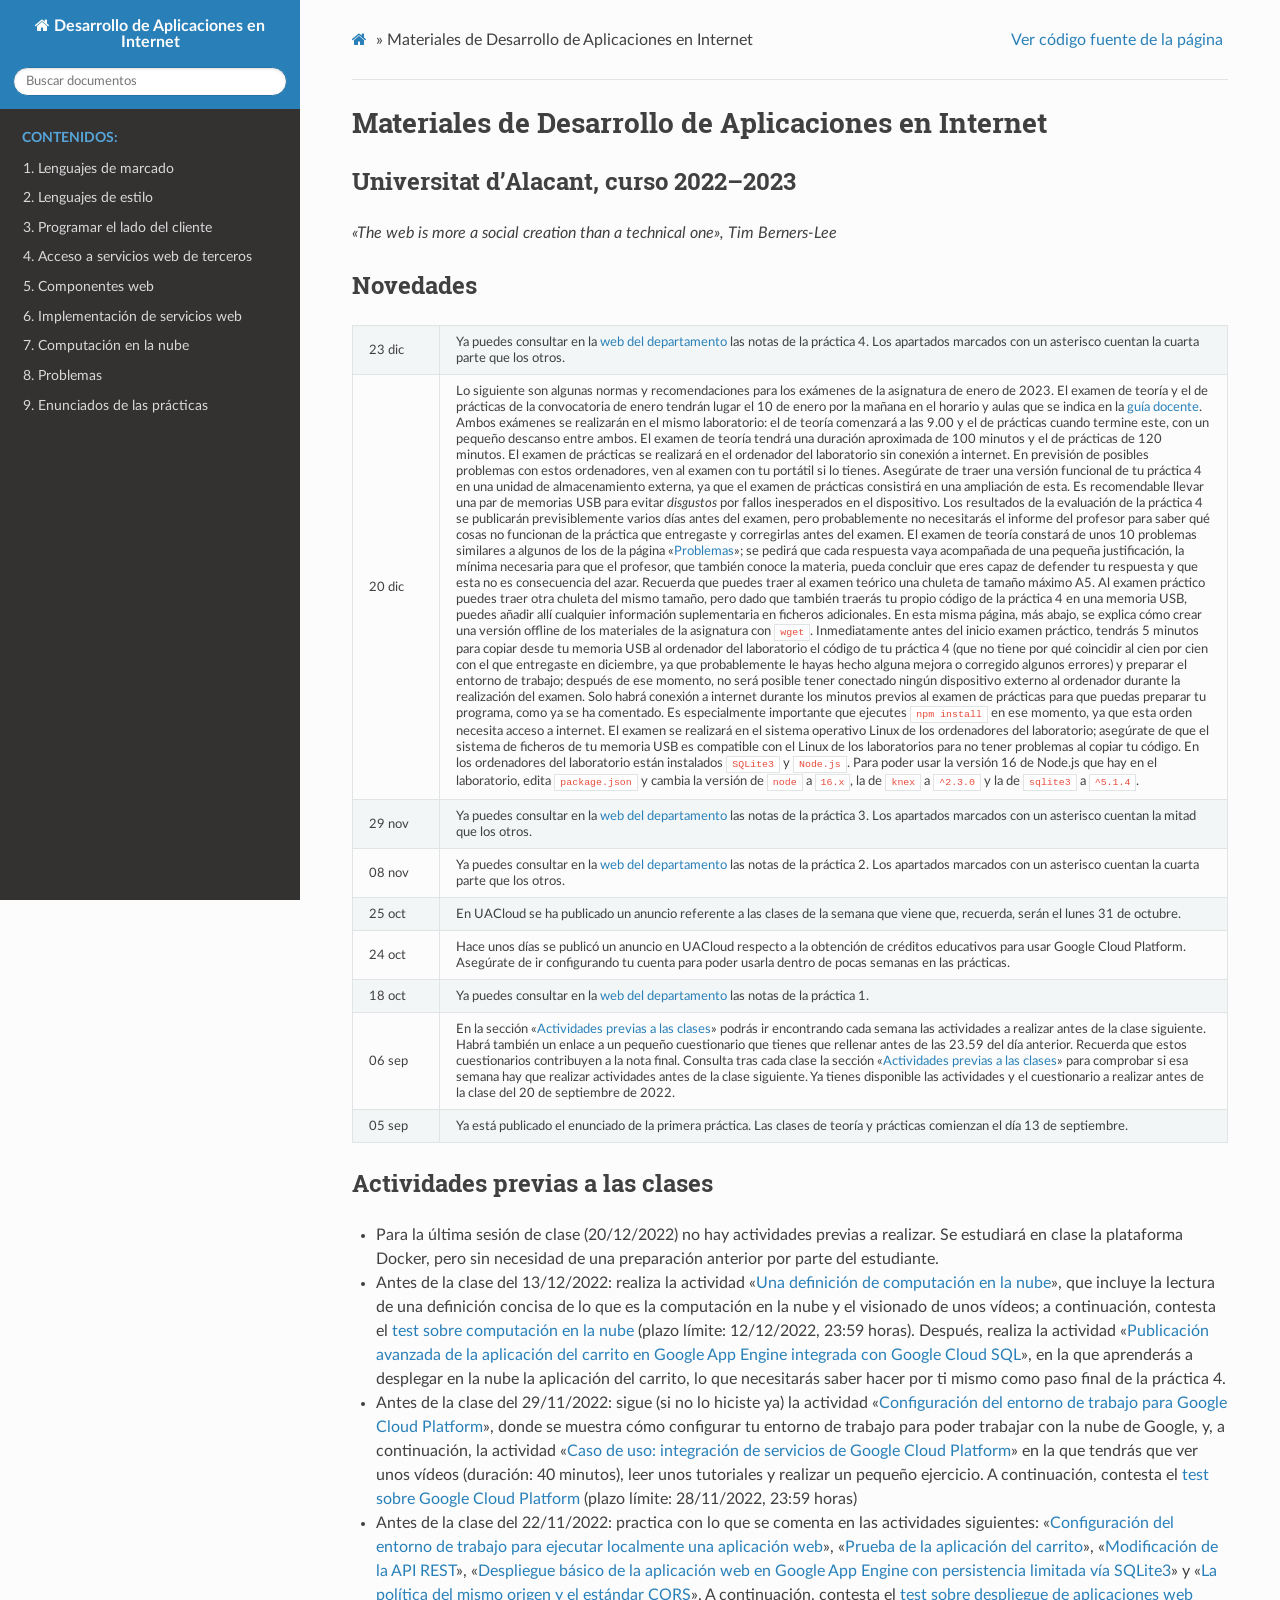
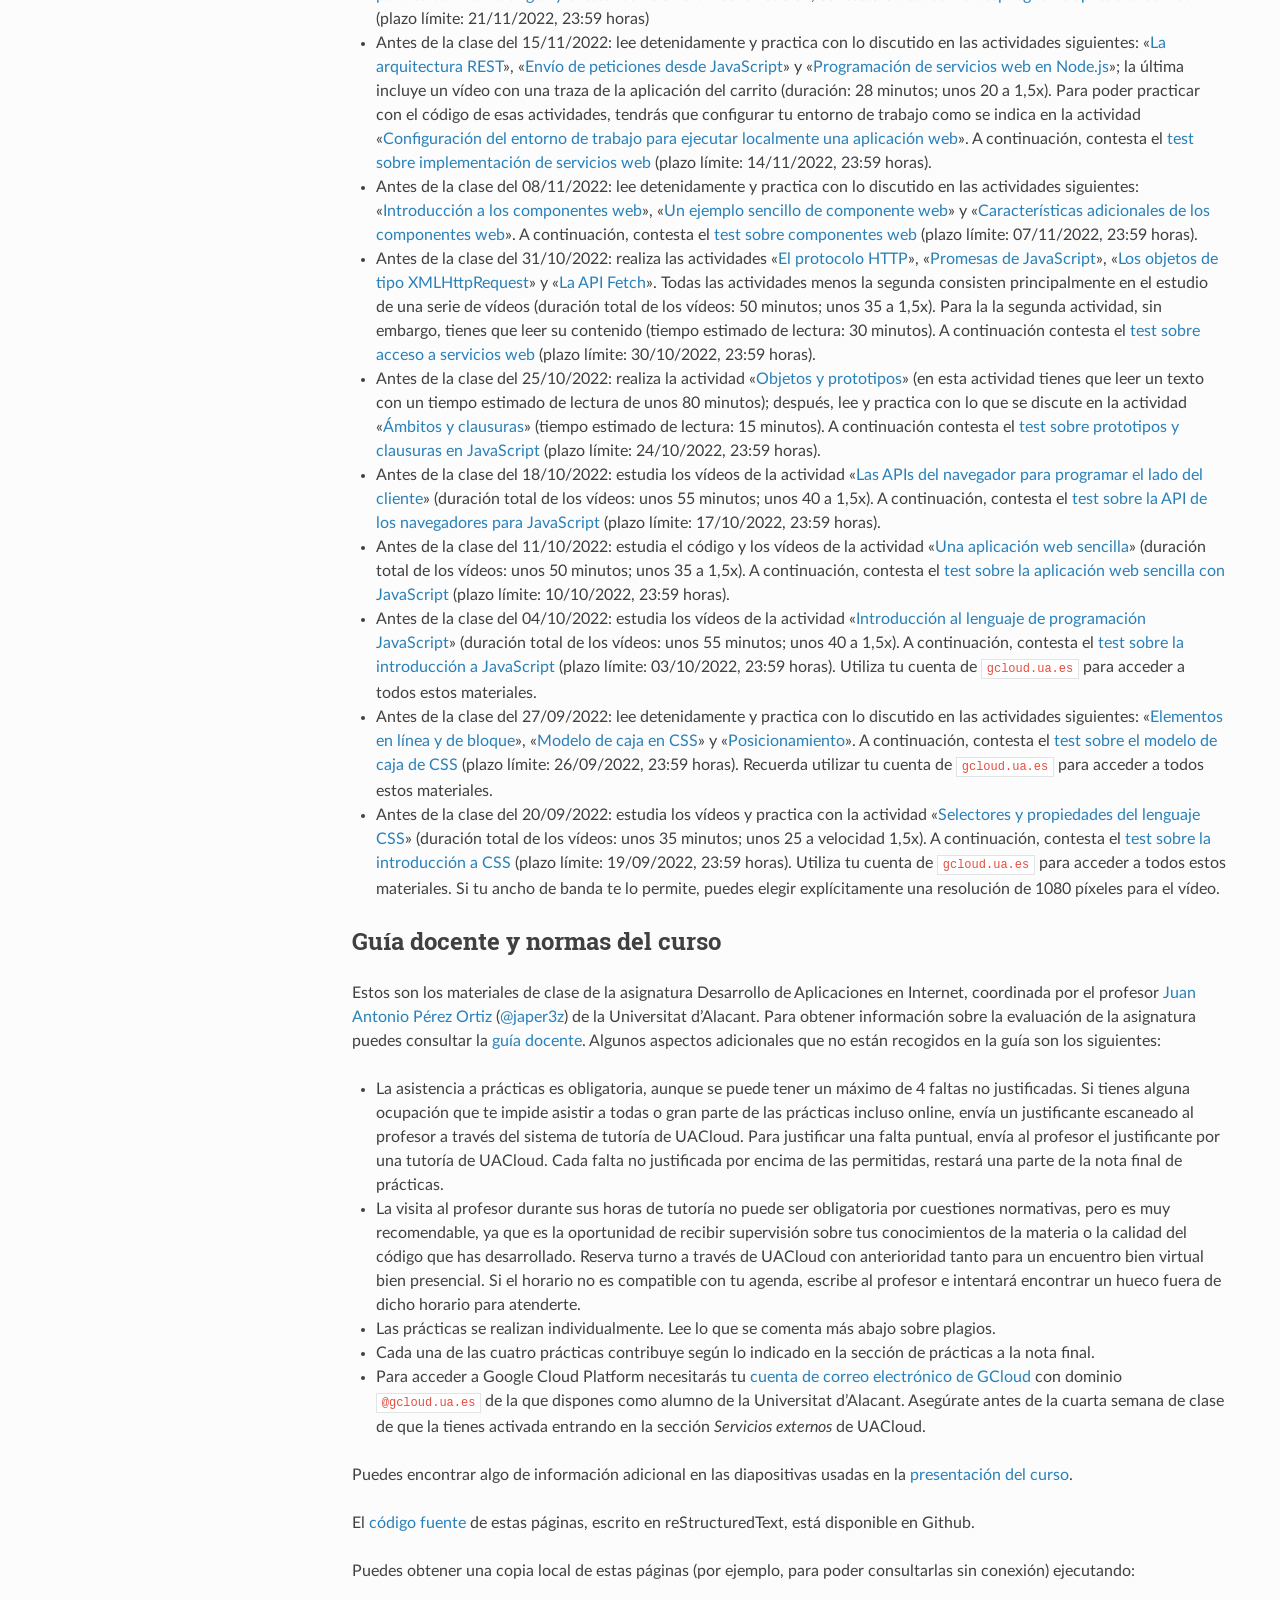
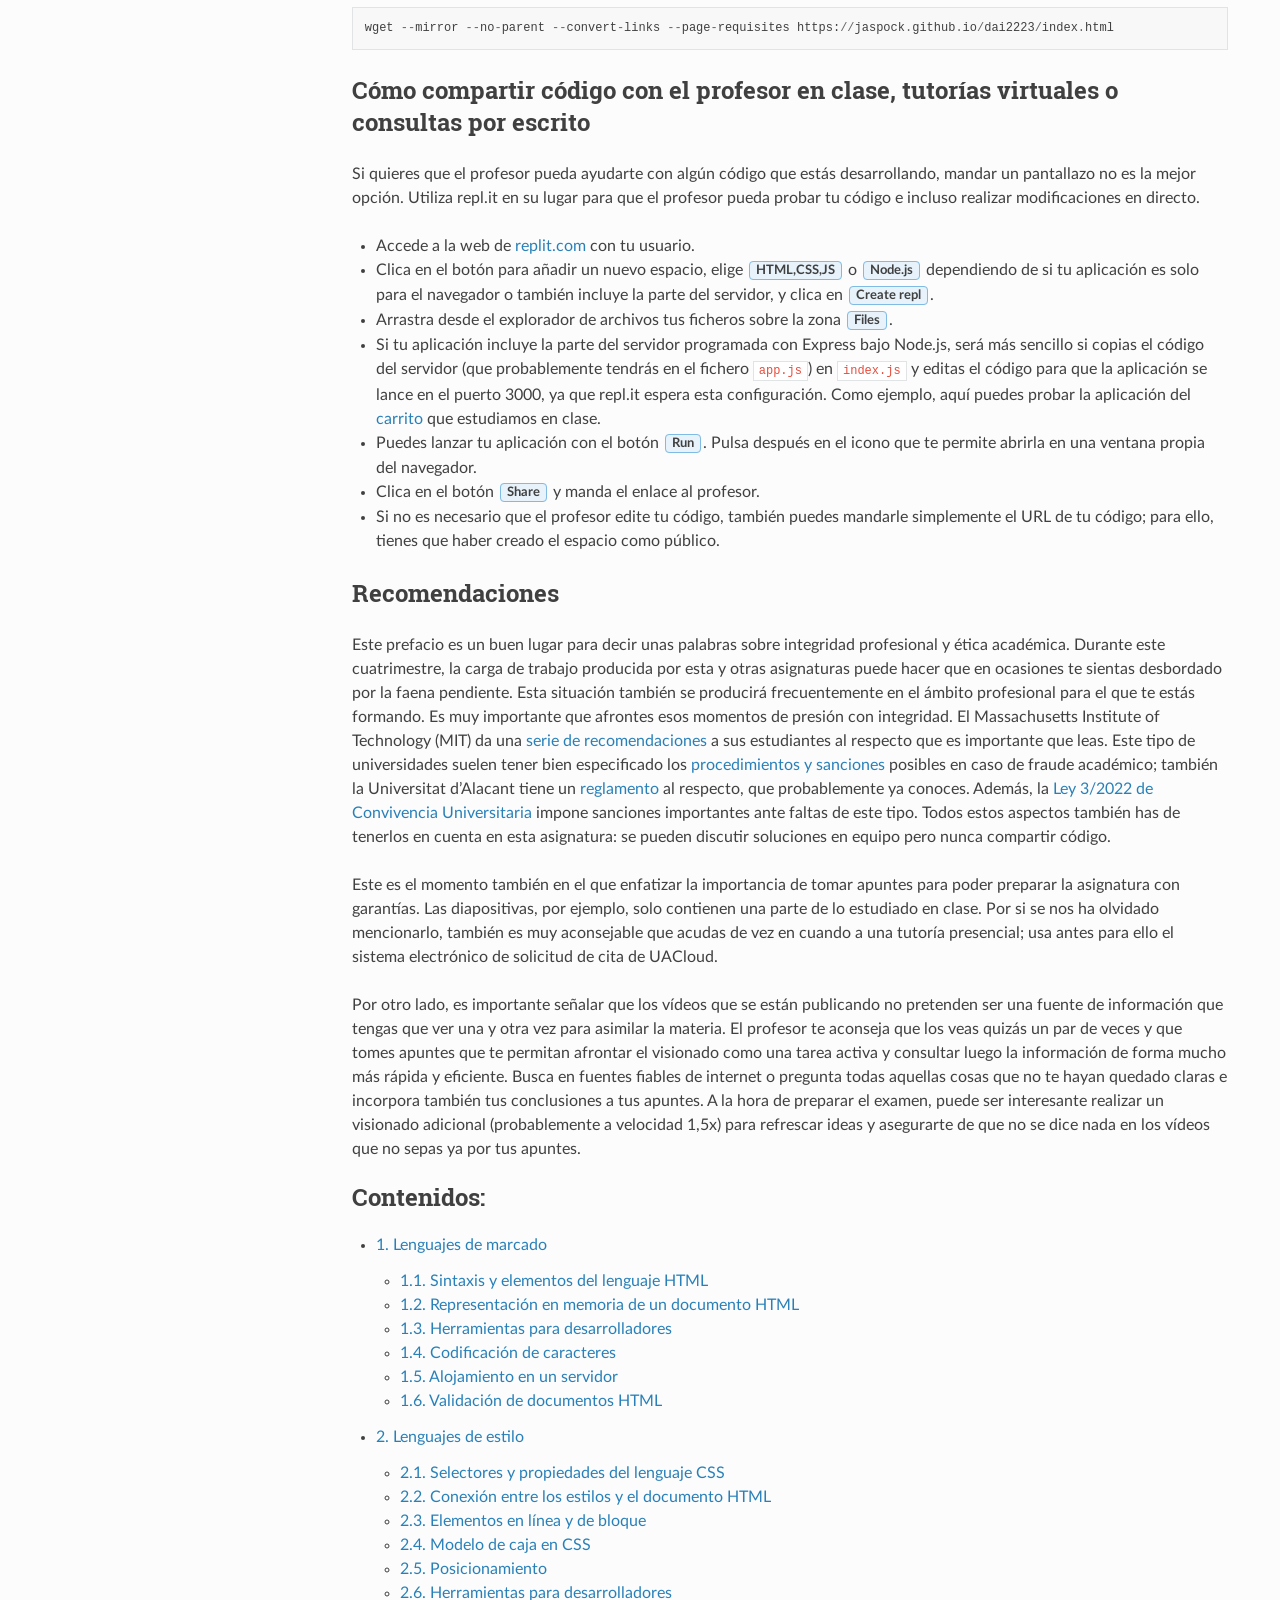
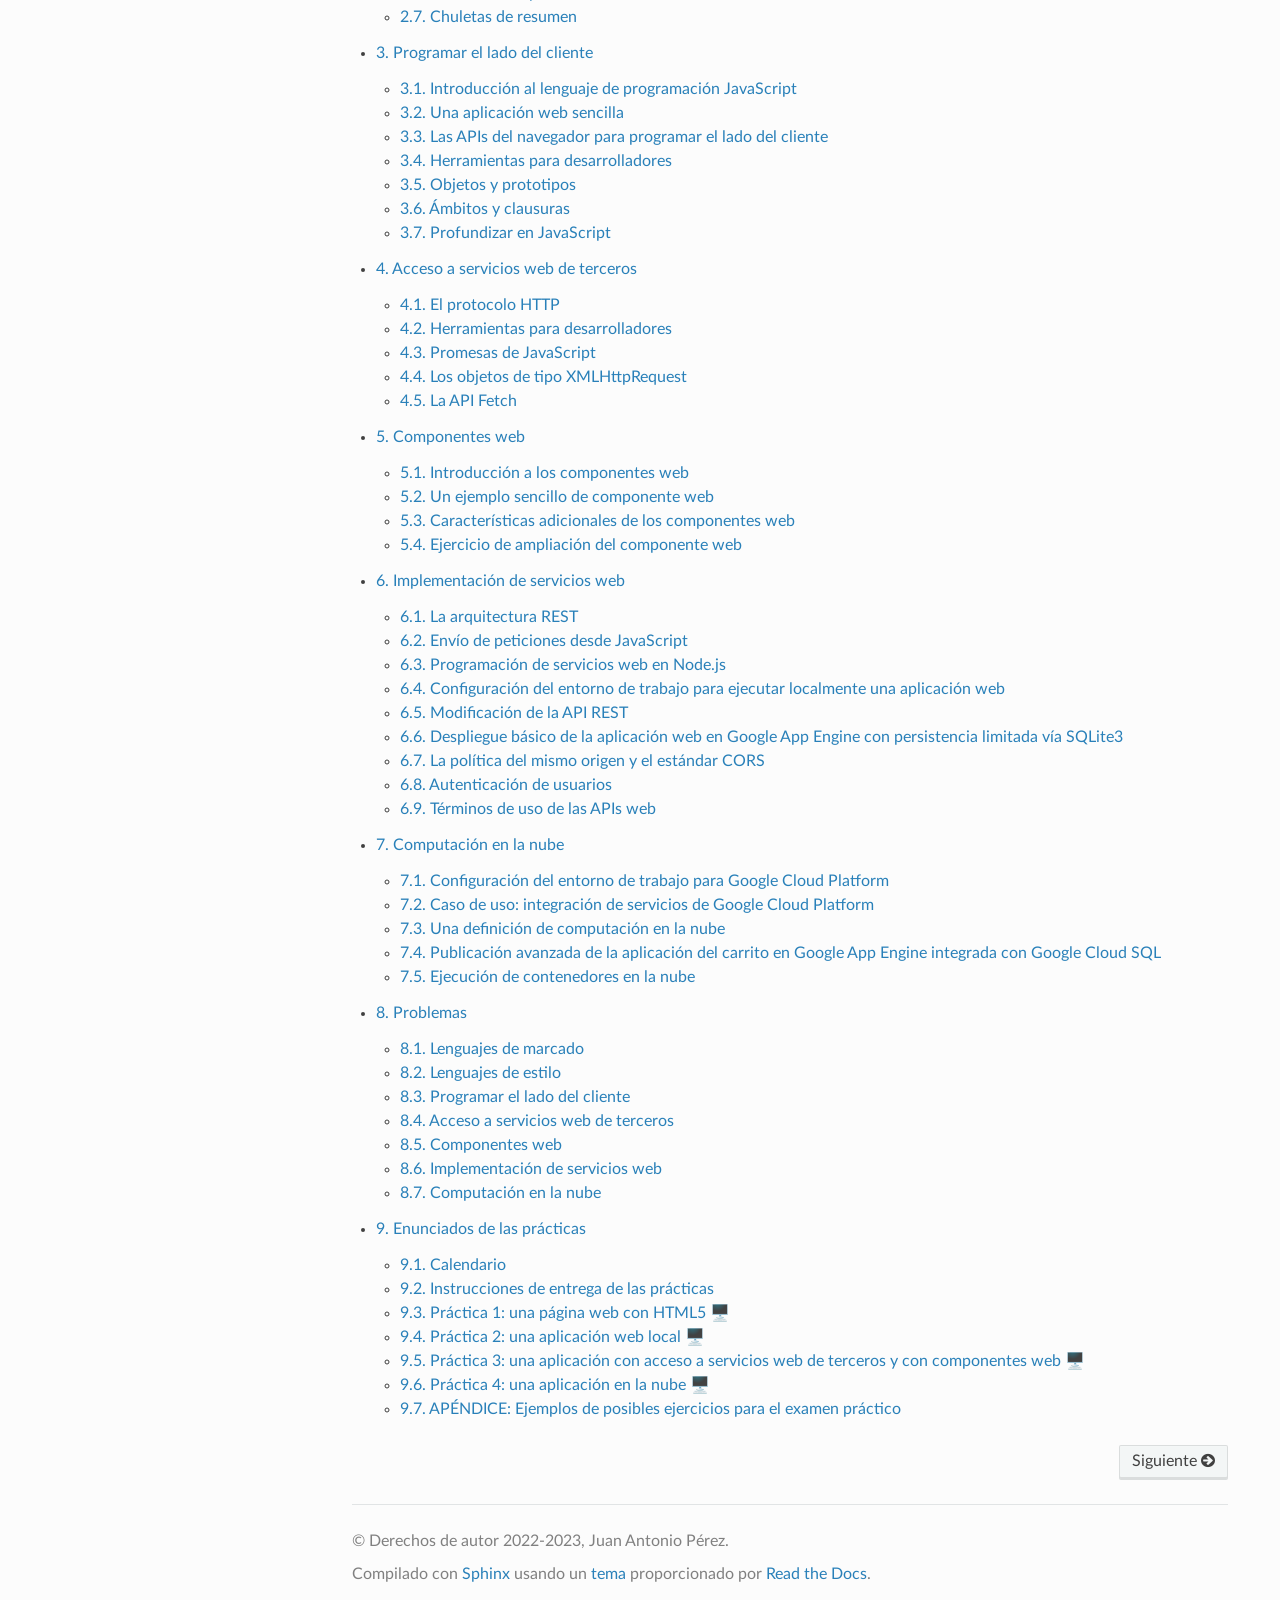
==== commit 8a2a14ad: "deploy: c24816418a427c71b315b5826237643c1c05fa73" ====
--- a/index.html
+++ b/index.html
@@ -90,28 +90,31 @@
 <col style="width: 90%" />
 </colgroup>
 <tbody>
-<tr class="row-odd"><td><p>20 dic</p></td>
+<tr class="row-odd"><td><p>23 dic</p></td>
+<td><p>Ya puedes consultar en la <a class="reference external" href="https://www.dlsi.ua.es/alumnes/index.cgi?id=val">web del departamento</a> las notas de la práctica 4. Los apartados marcados con un asterisco cuentan la cuarta parte que los otros.</p></td>
+</tr>
+<tr class="row-even"><td><p>20 dic</p></td>
 <td><p>Lo siguiente son algunas normas y recomendaciones para los exámenes de la asignatura de enero de 2023. El examen de teoría y el de prácticas de la convocatoria de enero tendrán lugar el 10 de enero por la mañana en el horario y aulas que se indica en la <a class="reference external" href="http://cv1.cpd.ua.es/ConsPlanesEstudio/cvFichaAsiEEES.asp?wCodEst=C203&amp;wcodasi=34063&amp;wLengua=C&amp;scaca=2022-23">guía docente</a>. Ambos exámenes se realizarán en el mismo laboratorio: el de teoría comenzará a las 9.00 y el de prácticas cuando termine este, con un pequeño descanso entre ambos. El examen de teoría tendrá una duración aproximada de 100 minutos y el de prácticas de 120 minutos. El examen de prácticas se realizará en el ordenador del laboratorio sin conexión a internet. En previsión de posibles problemas con estos ordenadores, ven al examen con tu portátil si lo tienes. Asegúrate de traer una versión funcional de tu práctica 4 en una unidad de almacenamiento externa, ya que el examen de prácticas consistirá en una ampliación de esta. Es recomendable llevar una par de memorias USB para evitar <em>disgustos</em> por fallos inesperados en el dispositivo. Los resultados de la evaluación de la práctica 4 se publicarán previsiblemente varios días antes del examen, pero probablemente no necesitarás el informe del profesor para saber qué cosas no funcionan de la práctica que entregaste y corregirlas antes del examen. El examen de teoría constará de unos 10 problemas similares a algunos de los de la página «<a class="reference internal" href="problemas.html#label-problemas"><span class="std std-ref">Problemas</span></a>»; se pedirá que cada respuesta vaya acompañada de una pequeña justificación, la mínima necesaria para que el profesor, que también conoce la materia, pueda concluir que eres capaz de defender tu respuesta y que esta no es consecuencia del azar. Recuerda que puedes traer al examen teórico una chuleta de tamaño máximo A5. Al examen práctico puedes traer otra chuleta del mismo tamaño, pero dado que también traerás tu propio código de la práctica 4 en una memoria USB, puedes añadir allí cualquier información suplementaria en ficheros adicionales. En esta misma página, más abajo, se explica cómo crear una versión offline de los materiales de la asignatura con <code class="docutils literal notranslate"><span class="pre">wget</span></code>. Inmediatamente antes del inicio examen práctico, tendrás 5 minutos para copiar desde tu memoria USB al ordenador del laboratorio el código de tu práctica 4 (que no tiene por qué coincidir al cien por cien con el que entregaste en diciembre, ya que probablemente le hayas hecho alguna mejora o corregido algunos errores) y preparar el entorno de trabajo; después de ese momento, no será posible tener conectado ningún dispositivo externo al ordenador durante la realización del examen. Solo habrá conexión a internet durante los minutos previos al examen de prácticas para que puedas preparar tu programa, como ya se ha comentado. Es especialmente importante que ejecutes <code class="docutils literal notranslate"><span class="pre">npm</span> <span class="pre">install</span></code> en ese momento, ya que esta orden necesita acceso a internet. El examen se realizará en el sistema operativo Linux de los ordenadores del laboratorio; asegúrate de que el sistema de ficheros de tu memoria USB es compatible con el Linux de los laboratorios para no tener problemas al copiar tu código. En los ordenadores del laboratorio están instalados <code class="docutils literal notranslate"><span class="pre">SQLite3</span></code> y <code class="docutils literal notranslate"><span class="pre">Node.js</span></code>. Para poder usar la versión 16 de Node.js que hay en el laboratorio, edita <code class="docutils literal notranslate"><span class="pre">package.json</span></code> y cambia la versión de <code class="docutils literal notranslate"><span class="pre">node</span></code> a <code class="docutils literal notranslate"><span class="pre">16.x</span></code>, la de <code class="docutils literal notranslate"><span class="pre">knex</span></code> a <code class="docutils literal notranslate"><span class="pre">^2.3.0</span></code> y la de <code class="docutils literal notranslate"><span class="pre">sqlite3</span></code> a <code class="docutils literal notranslate"><span class="pre">^5.1.4</span></code>.</p></td>
 </tr>
-<tr class="row-even"><td><p>29 nov</p></td>
+<tr class="row-odd"><td><p>29 nov</p></td>
 <td><p>Ya puedes consultar en la <a class="reference external" href="https://www.dlsi.ua.es/alumnes/index.cgi?id=val">web del departamento</a> las notas de la práctica 3. Los apartados marcados con un asterisco cuentan la mitad que los otros.</p></td>
 </tr>
-<tr class="row-odd"><td><p>08 nov</p></td>
+<tr class="row-even"><td><p>08 nov</p></td>
 <td><p>Ya puedes consultar en la <a class="reference external" href="https://www.dlsi.ua.es/alumnes/index.cgi?id=val">web del departamento</a> las notas de la práctica 2. Los apartados marcados con un asterisco cuentan la cuarta parte que los otros.</p></td>
 </tr>
-<tr class="row-even"><td><p>25 oct</p></td>
+<tr class="row-odd"><td><p>25 oct</p></td>
 <td><p>En UACloud se ha publicado un anuncio referente a las clases de la semana que viene que, recuerda, serán el lunes 31 de octubre.</p></td>
 </tr>
-<tr class="row-odd"><td><p>24 oct</p></td>
+<tr class="row-even"><td><p>24 oct</p></td>
 <td><p>Hace unos días se publicó un anuncio en UACloud respecto a la obtención de créditos educativos para usar Google Cloud Platform. Asegúrate de ir configurando tu cuenta para poder usarla dentro de pocas semanas en las prácticas.</p></td>
 </tr>
-<tr class="row-even"><td><p>18 oct</p></td>
+<tr class="row-odd"><td><p>18 oct</p></td>
 <td><p>Ya puedes consultar en la <a class="reference external" href="https://www.dlsi.ua.es/alumnes/index.cgi?id=val">web del departamento</a> las notas de la práctica 1.</p></td>
 </tr>
-<tr class="row-odd"><td><p>06 sep</p></td>
+<tr class="row-even"><td><p>06 sep</p></td>
 <td><p>En la sección «<a class="reference internal" href="#label-actividades"><span class="std std-ref">Actividades previas a las clases</span></a>» podrás ir encontrando cada semana las actividades a realizar antes de la clase siguiente. Habrá también un enlace a un pequeño cuestionario que tienes que rellenar antes de las 23.59 del día anterior. Recuerda que estos cuestionarios contribuyen a la nota final. Consulta tras cada clase la sección «<a class="reference internal" href="#label-actividades"><span class="std std-ref">Actividades previas a las clases</span></a>» para comprobar si esa semana hay que realizar actividades antes de la clase siguiente. Ya tienes disponible las actividades y el cuestionario a realizar antes de la clase del 20 de septiembre de 2022.</p></td>
 </tr>
-<tr class="row-even"><td><p>05 sep</p></td>
+<tr class="row-odd"><td><p>05 sep</p></td>
 <td><p>Ya está publicado el enunciado de la primera práctica. Las clases de teoría y prácticas comienzan el día 13 de septiembre.</p></td>
 </tr>
 </tbody>
